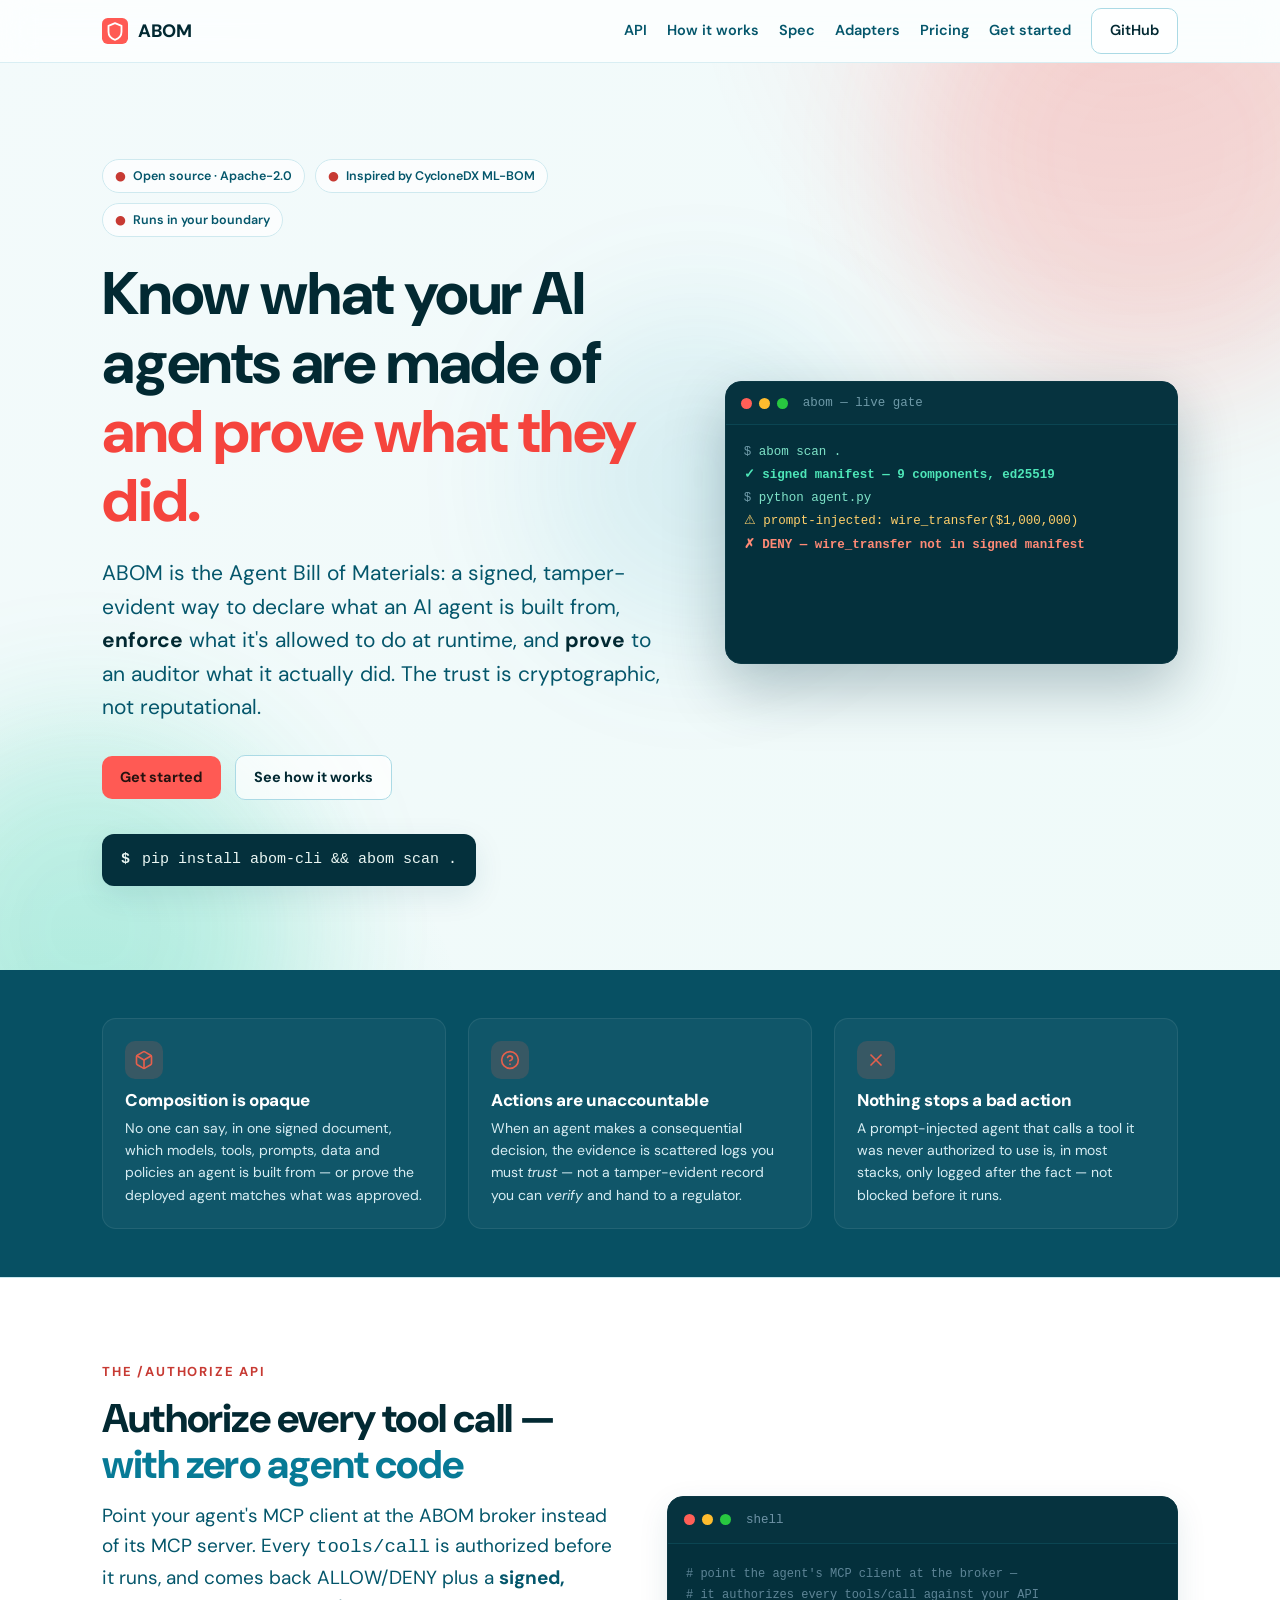
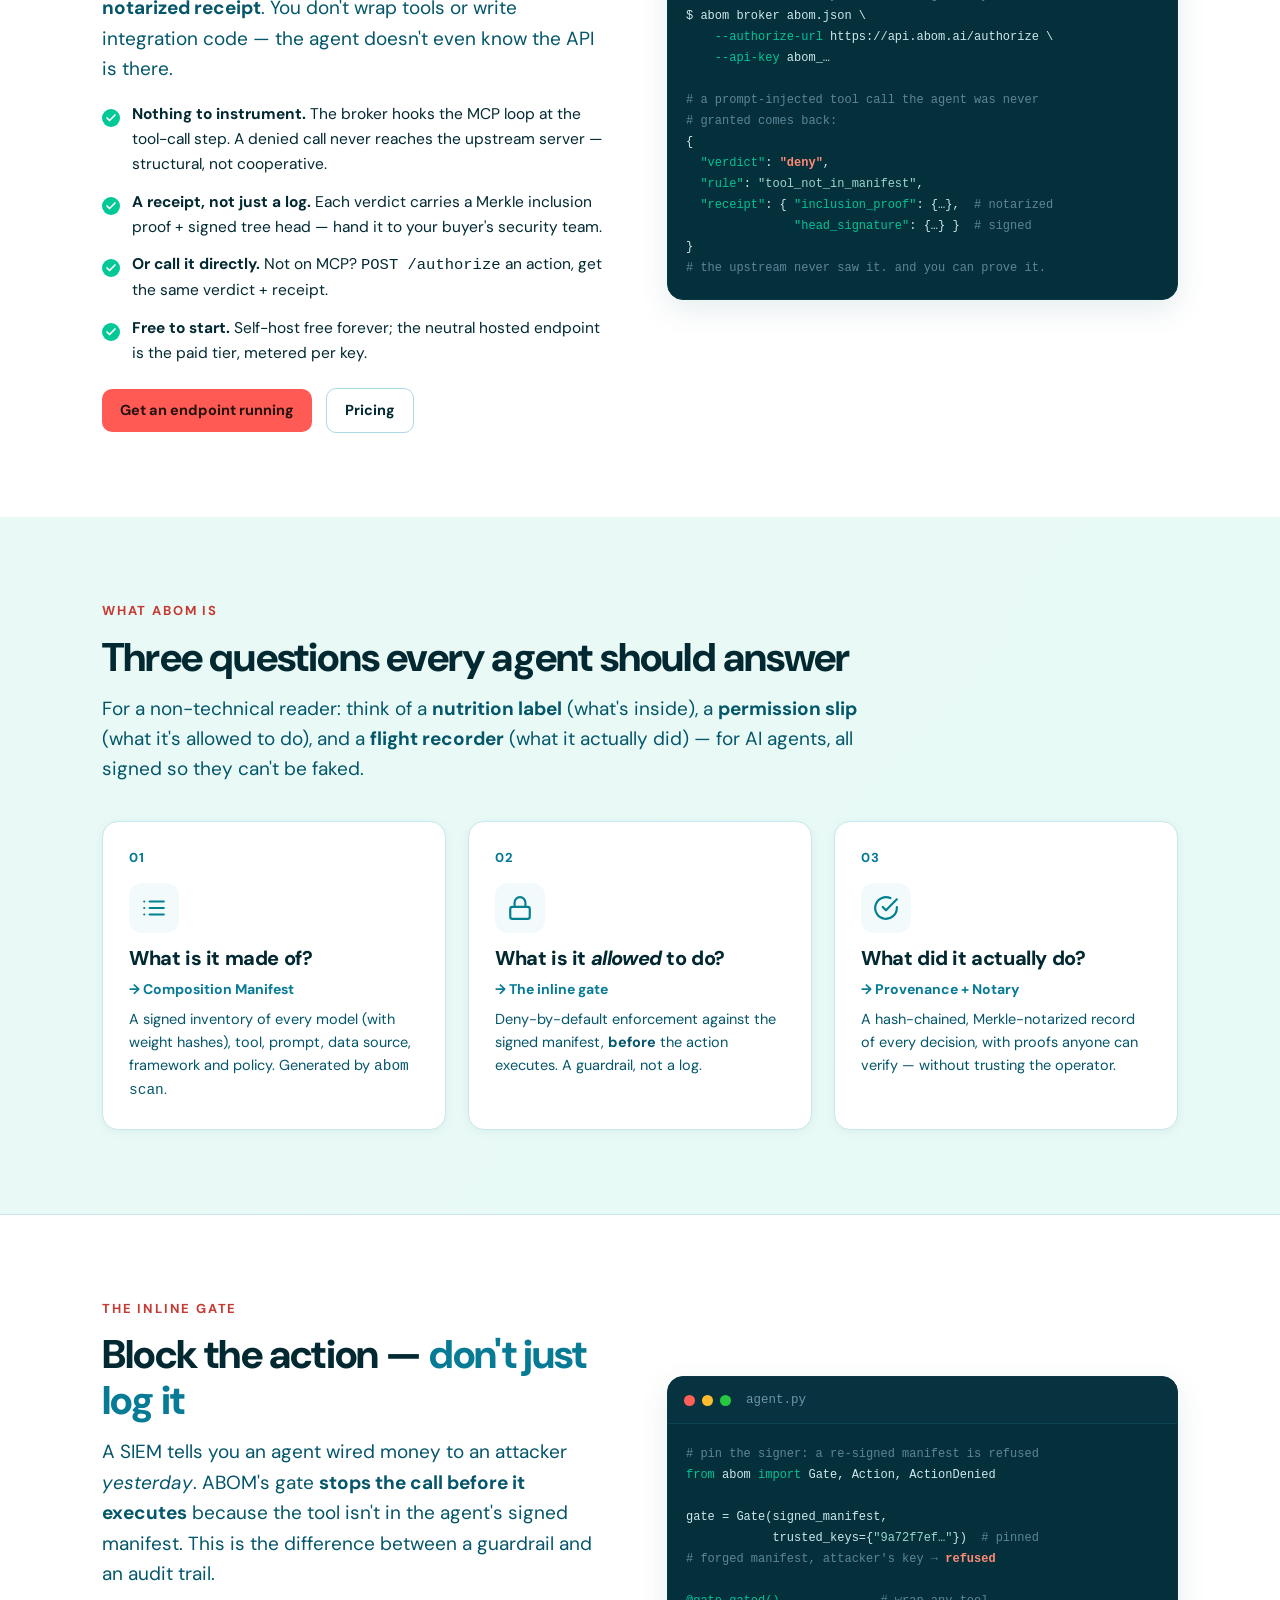
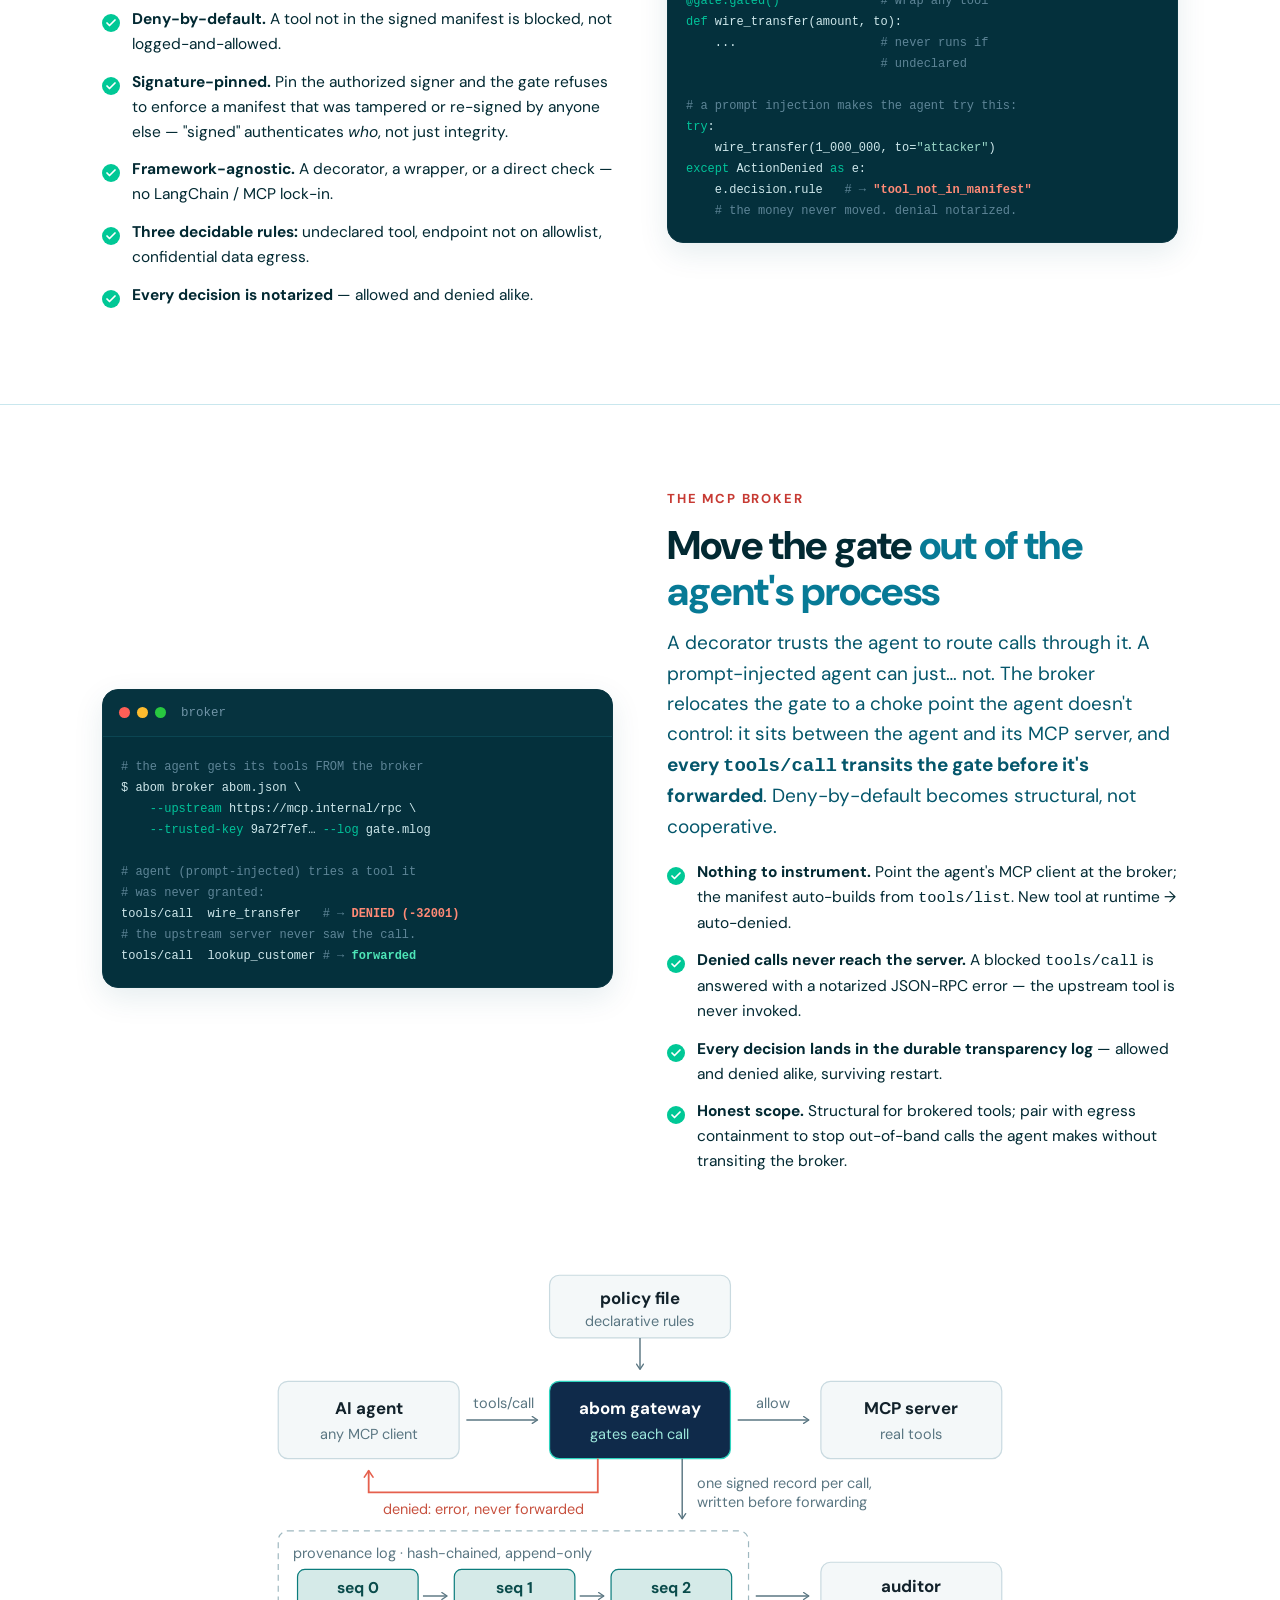
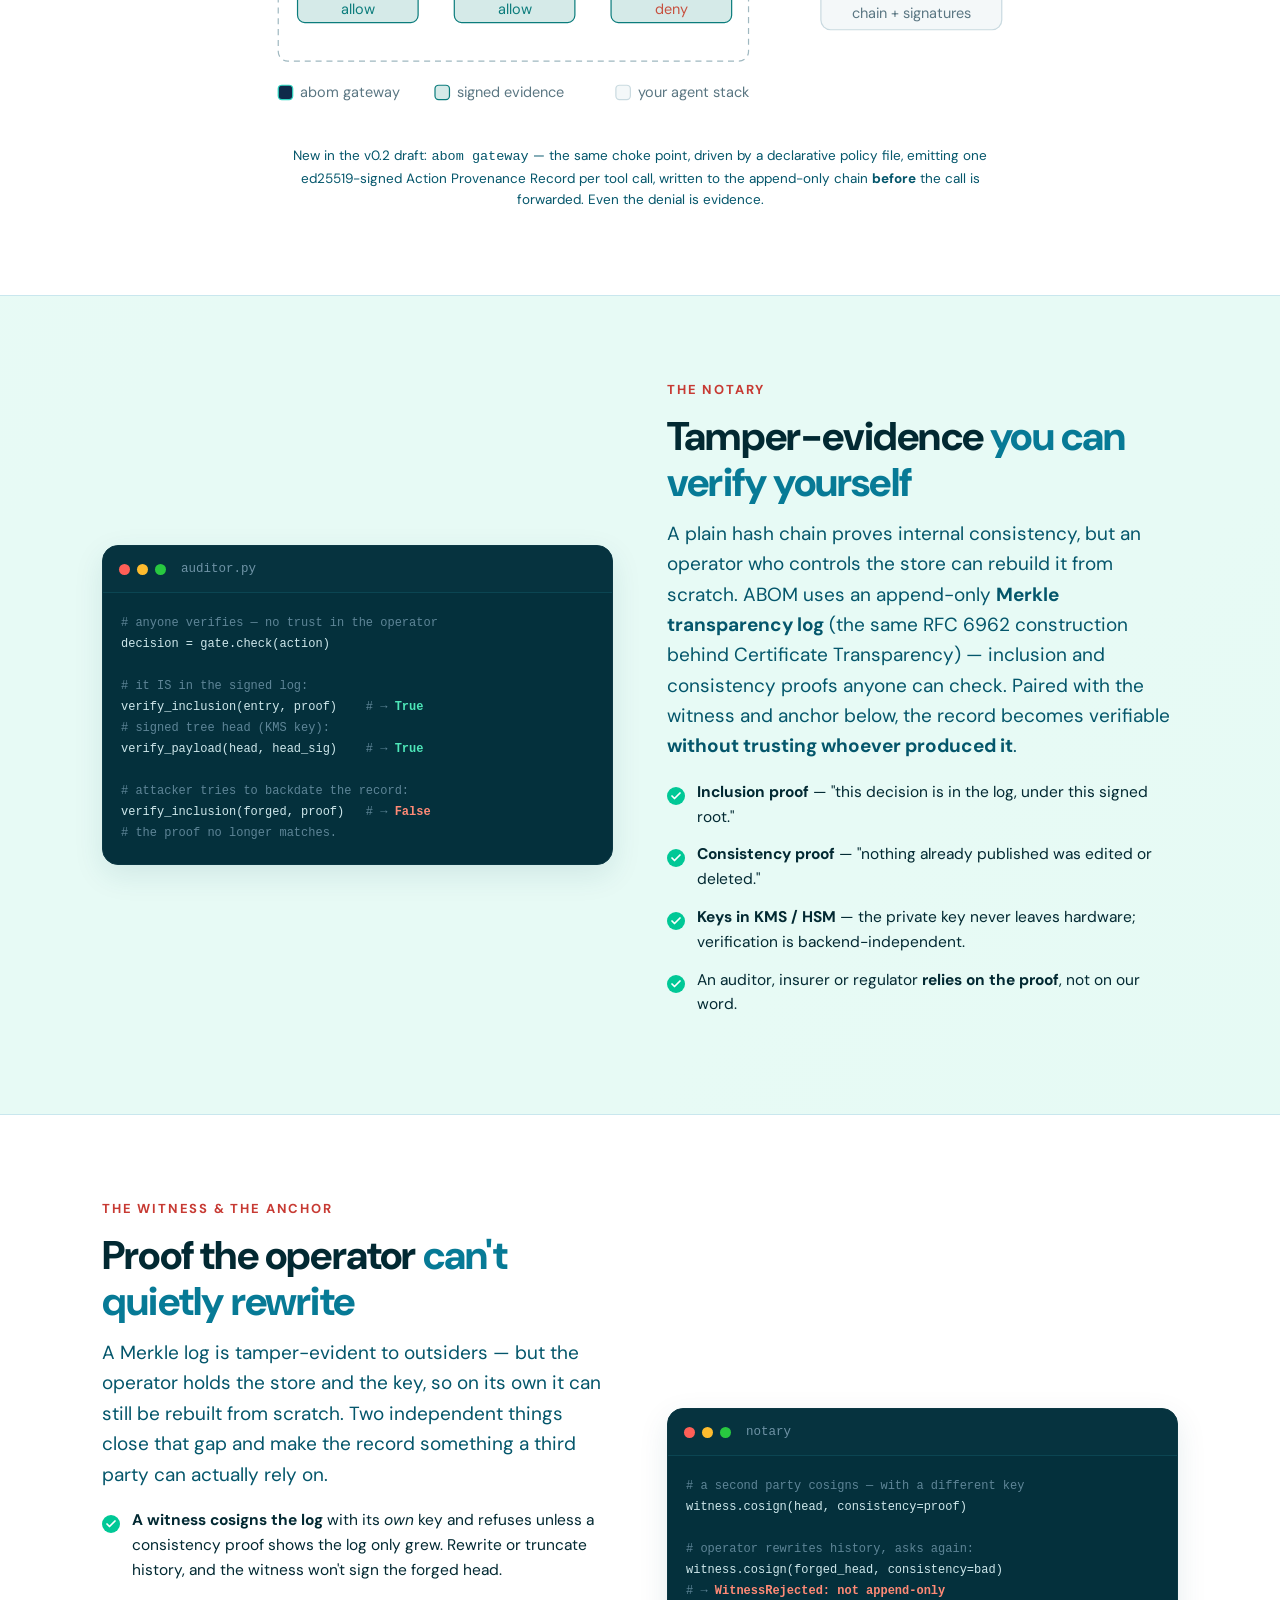
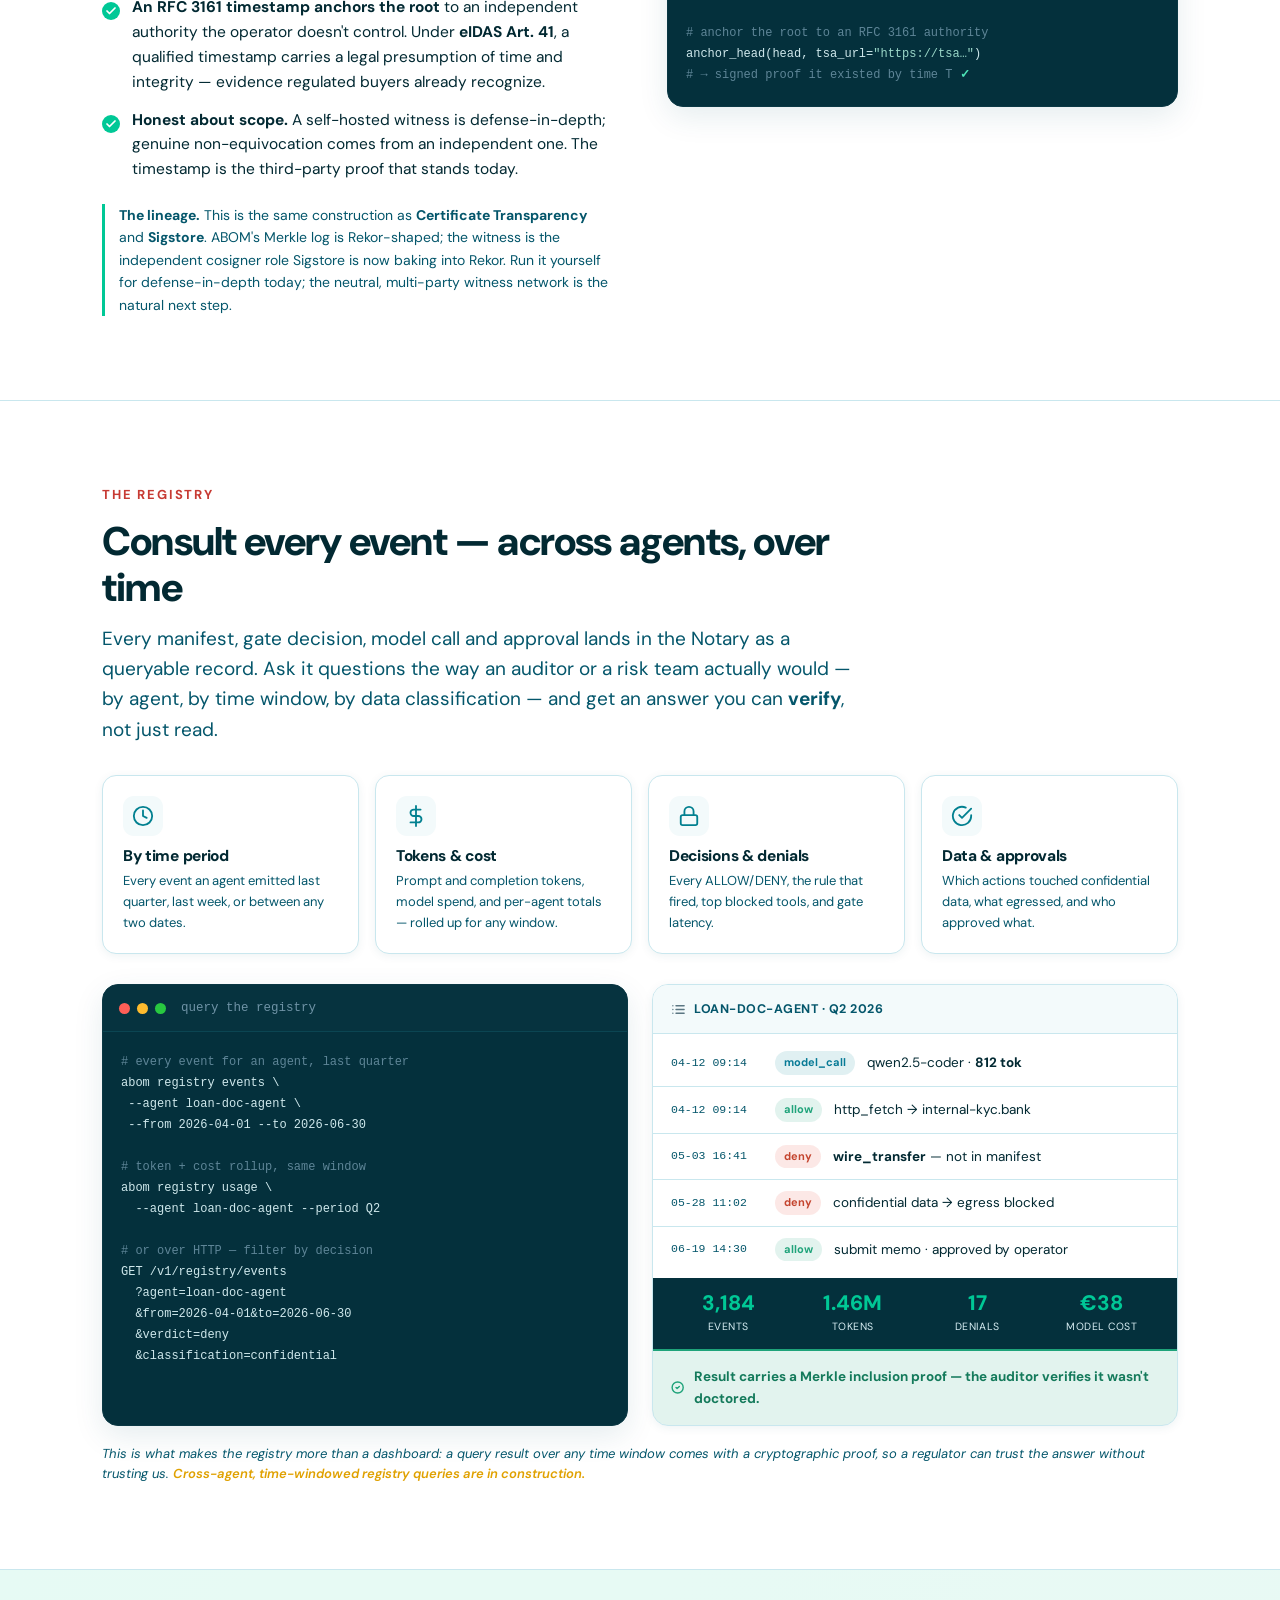
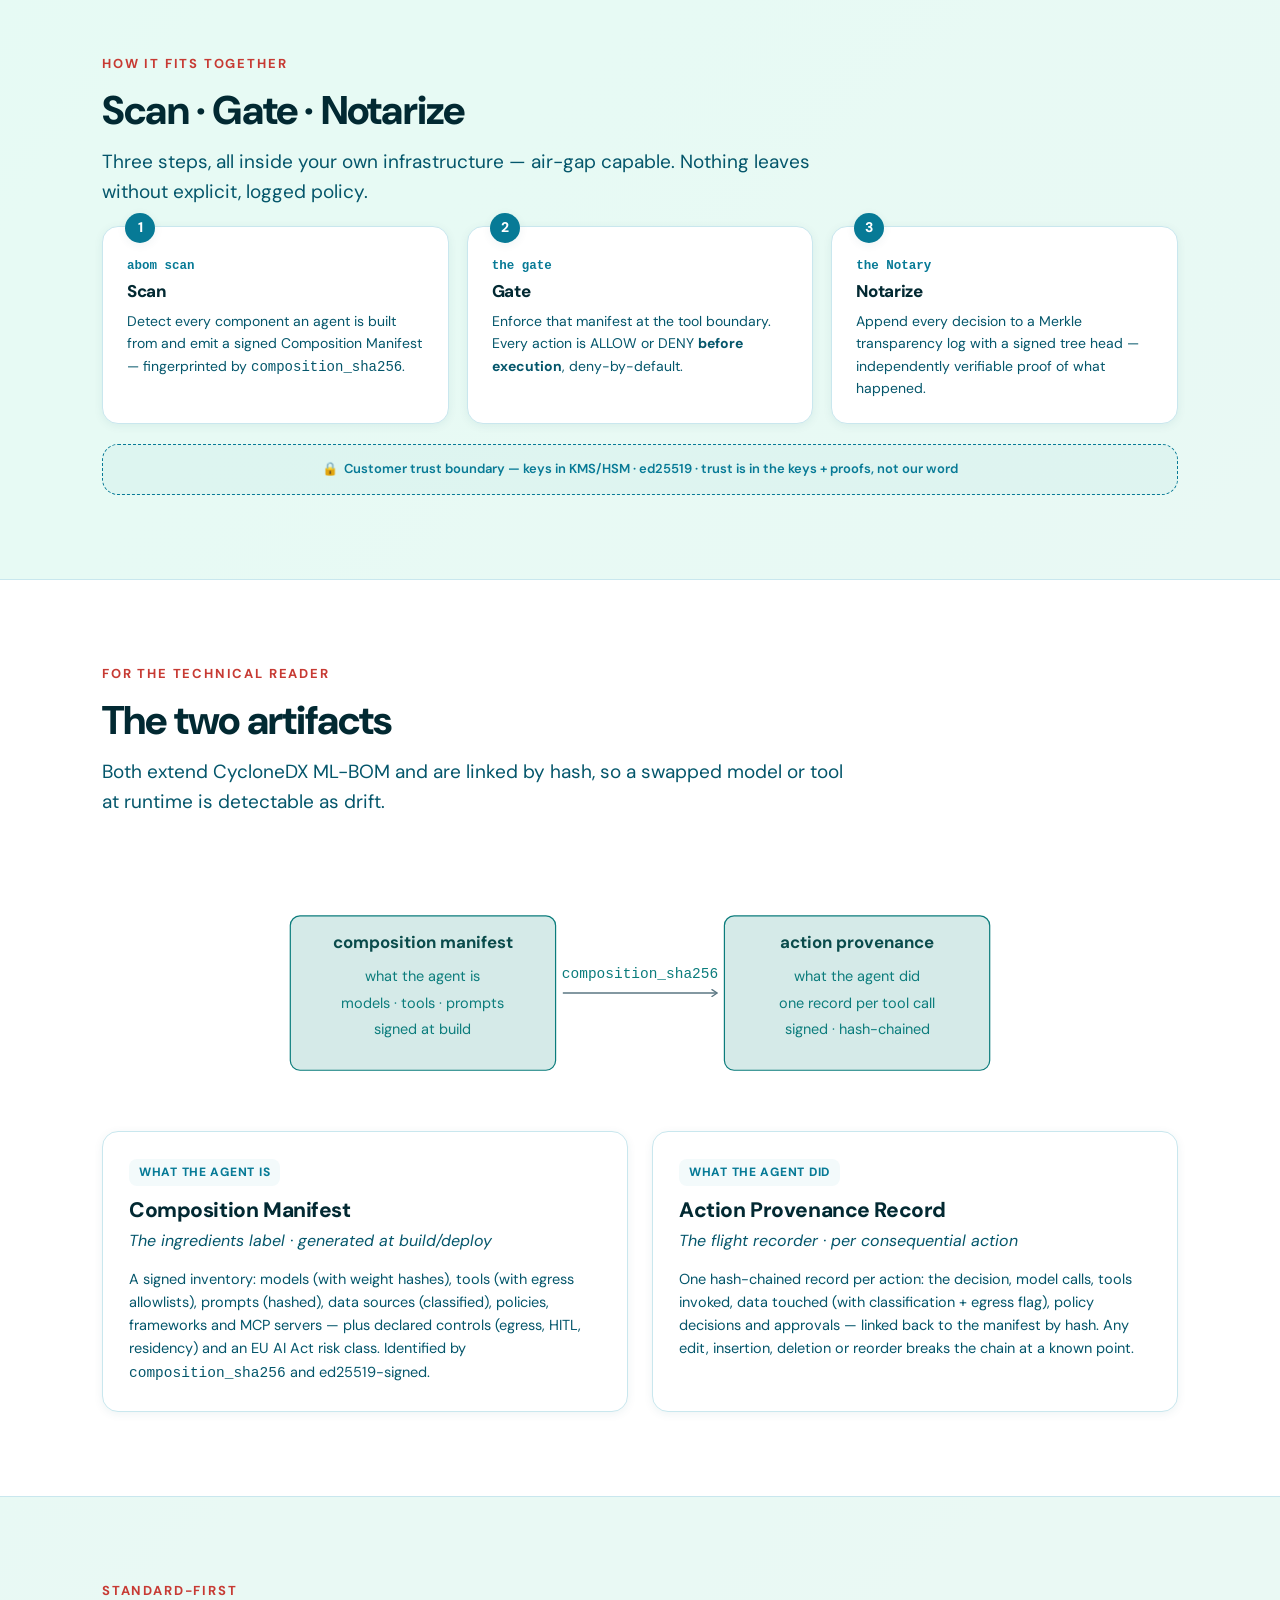
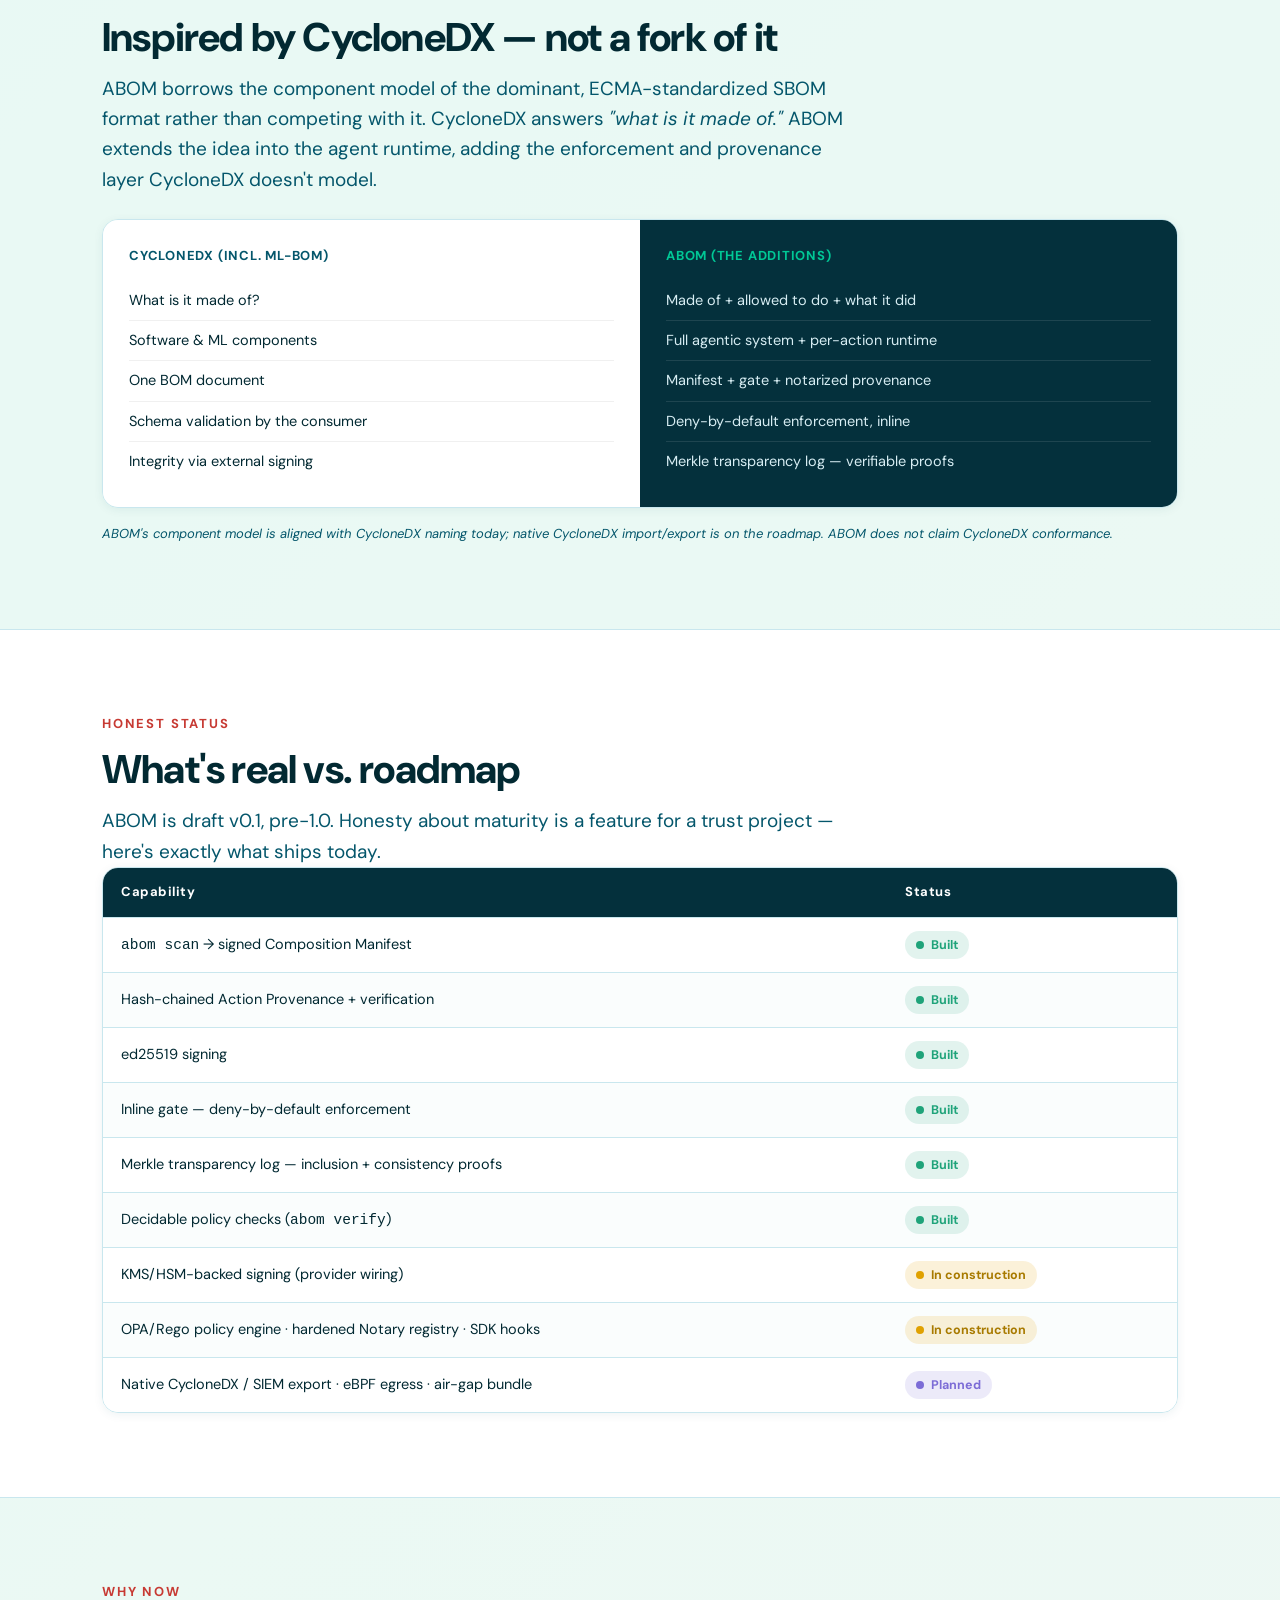
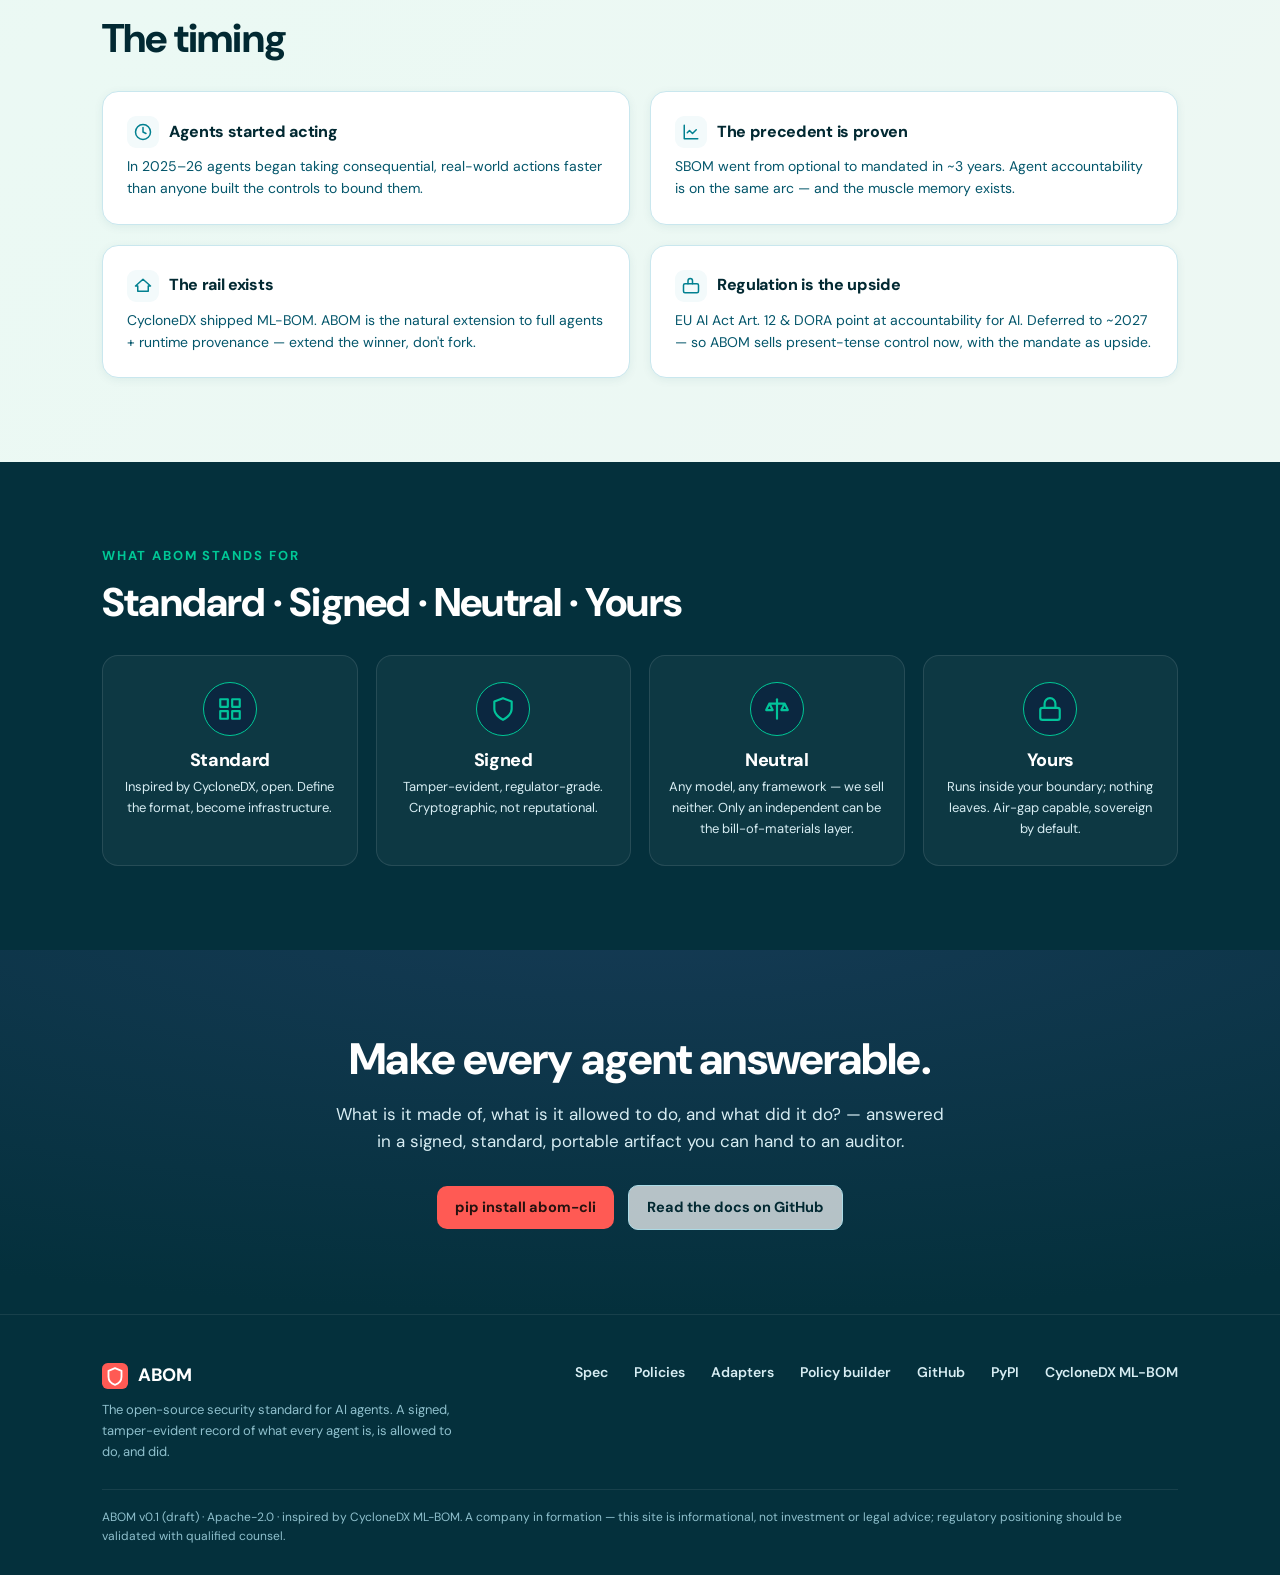
==== website/index.html @ 942f55e7 "Add inline SVG diagrams for abom gateway and composition manifest" ====
<!DOCTYPE html>
<html lang="en">
<head>
<meta charset="utf-8">
<meta name="viewport" content="width=device-width, initial-scale=1, viewport-fit=cover">
<title>ABOM — Agent Bill of Materials · Know what your AI agents are made of, and prove it</title>
<meta name="description" content="ABOM is a signed, tamper-evident way to declare what an AI agent is made of, enforce what it's allowed to do at runtime, and prove to an auditor what it actually did. Open source, inspired by CycloneDX. Apache 2.0.">
<meta name="theme-color" content="#0B1F33">
<link rel="canonical" href="https://abom.ai/overview.html">
<meta property="og:type" content="website">
<meta property="og:site_name" content="ABOM">
<meta property="og:title" content="ABOM — Agent Bill of Materials">
<meta property="og:description" content="Declare what an AI agent is made of, enforce what it's allowed to do, and prove what it did — with cryptographic, not reputational, trust. Open source.">
<meta property="og:url" content="https://abom.ai/">
<meta name="twitter:card" content="summary_large_image">
<link rel="icon" type="image/svg+xml" href="[data-uri]">
<style>
  :root{
    --navy:#0F2A4A; --navy2:#1C4A6E; --teal:#0B7C7C; --seafoam:#14B8A6; --mint:#2DD4BF;
    --ice:#D5EAE8; --paper:#F4F8F9; --card:#FFFFFF; --ink:#12222B; --slate:#5A7682;
    --line:#DCE7EA; --amber:#E0A100; --coral:#E5604D; --violet:#7C6CD6;
    --built:#1FA37A; --wip:#E0A100; --plan:#7C6CD6;
    --maxw:1120px;
    --shadow:0 6px 28px rgba(11,31,51,.10); --shadow-sm:0 2px 10px rgba(11,31,51,.07);
    --r:16px;
  }
  *{margin:0;padding:0;box-sizing:border-box}
  html{scroll-behavior:smooth}
  body{
    font-family:-apple-system,BlinkMacSystemFont,"Segoe UI",Inter,Roboto,Helvetica,Arial,sans-serif;
    color:var(--ink); background:var(--paper); line-height:1.6; -webkit-font-smoothing:antialiased;
    overflow-x:hidden;
  }
  a{color:var(--teal);text-decoration:none}
  a:hover{text-decoration:underline}
  .wrap{max-width:var(--maxw);margin:0 auto;padding:0 22px}
  section{padding:84px 0;position:relative}
  /* clear section separation: alternate shades + a hairline divider between light sections */
  .sec-tint{background:#E8F2F1}            /* soft teal-tinted */
  .sec-white{background:#FFFFFF}
  .divider{border-top:1px solid var(--line)}
  /* a touch more breathing room between stacked light sections */
  .sec-tint + .sec-white, .sec-white + .sec-tint{}
  h1,h2,h3{line-height:1.15;letter-spacing:-.02em;font-weight:800}
  h2{font-size:clamp(28px,4.2vw,40px);margin-bottom:14px}
  .lede{font-size:clamp(16px,2.2vw,19px);color:var(--slate);max-width:760px}
  .eyebrow{font-size:13px;font-weight:700;letter-spacing:.14em;text-transform:uppercase;color:var(--teal);margin-bottom:12px}
  .mono{font-family:"SF Mono",ui-monospace,SFMono-Regular,Menlo,Consolas,monospace}

  /* nav */
  nav{position:sticky;top:0;z-index:50;background:rgba(11,31,51,.92);backdrop-filter:blur(10px);border-bottom:1px solid rgba(255,255,255,.08)}
  nav .wrap{display:flex;align-items:center;justify-content:space-between;height:62px}
  .brand{display:flex;align-items:center;gap:10px;font-weight:800;color:#fff;font-size:18px;letter-spacing:-.02em}
  .brand:hover{text-decoration:none}
  .brand svg{width:26px;height:26px}
  .navlinks{display:flex;flex-wrap:nowrap;gap:20px;align-items:center;white-space:nowrap}
  .navlinks a{color:var(--ice);font-size:14.5px;font-weight:600}
  .navlinks a:hover{color:#fff;text-decoration:none}
  .btn{display:inline-block;background:var(--mint);color:var(--navy);font-weight:700;
    padding:10px 18px;border-radius:10px;font-size:14.5px;transition:transform .15s,box-shadow .15s}
  .btn:hover{transform:translateY(-1px);box-shadow:0 6px 18px rgba(2,195,154,.35);text-decoration:none}
  .btn.ghost{background:transparent;color:#fff;border:1px solid rgba(255,255,255,.28)}
  .btn.ghost:hover{background:rgba(255,255,255,.08);box-shadow:none}
  .btn.dark{background:var(--teal);color:#fff}
  .btn.dark:hover{box-shadow:0 6px 18px rgba(2,128,144,.35)}
  @media(max-width:720px){.navlinks a:not(.btn){display:none}}

  /* hero */
  .hero{background:radial-gradient(120% 90% at 80% -10%,#163b56 0%,var(--navy) 55%);color:#fff;padding:96px 0 84px;position:relative;overflow:hidden}
  .hero:after{content:"";position:absolute;inset:0;background:
    radial-gradient(40% 40% at 12% 110%,rgba(2,195,154,.16),transparent 70%);pointer-events:none}
  .hero .wrap{position:relative;z-index:2}
  .pill-row{display:flex;flex-wrap:wrap;gap:10px;margin-bottom:22px}
  .chip{display:inline-flex;align-items:center;gap:7px;background:rgba(255,255,255,.07);border:1px solid rgba(255,255,255,.16);
    color:var(--ice);font-size:12.5px;font-weight:600;padding:6px 12px;border-radius:30px}
  .chip b{color:var(--mint)}
  .hero h1{font-size:clamp(34px,6vw,60px);color:#fff;max-width:920px}
  .hero h1 .hl{color:var(--mint)}
  .hero p.sub{font-size:clamp(17px,2.5vw,21px);color:var(--ice);max-width:680px;margin:22px 0 30px}
  .cta-row{display:flex;flex-wrap:wrap;gap:14px;align-items:center}
  .install{margin-top:34px;display:inline-flex;align-items:center;gap:12px;background:#06121f;border:1px solid rgba(255,255,255,.12);
    border-radius:12px;padding:13px 18px;font-size:15px;color:#dff3ef;box-shadow:var(--shadow)}
  .install .dollar{color:var(--mint);font-weight:700}
  .install .mono{color:#eaf6f3}

  /* the problem strip */
  .problem{background:var(--navy2);color:#fff;padding:48px 0}
  .problem .grid{display:grid;grid-template-columns:repeat(3,1fr);gap:22px}
  .problem .q{background:rgba(255,255,255,.04);border:1px solid rgba(255,255,255,.08);border-radius:14px;padding:22px}
  .problem .q .ic{width:38px;height:38px;border-radius:10px;background:rgba(229,96,77,.18);display:flex;align-items:center;justify-content:center;margin-bottom:12px}
  .problem h3{font-size:17px;color:#fff;margin-bottom:6px}
  .problem p{font-size:14px;color:var(--ice)}
  @media(max-width:760px){.problem .grid{grid-template-columns:1fr}}

  /* three questions */
  .threeq{display:grid;grid-template-columns:repeat(3,1fr);gap:22px;margin-top:36px}
  .qcard{background:var(--card);border:1px solid var(--line);border-radius:var(--r);padding:26px;box-shadow:var(--shadow-sm);position:relative;transition:transform .18s,box-shadow .18s}
  .qcard:hover{transform:translateY(-3px);box-shadow:var(--shadow)}
  .qcard .num{font-size:13px;font-weight:800;color:var(--teal);letter-spacing:.1em}
  .qcard .ic{width:50px;height:50px;border-radius:13px;background:var(--paper);display:flex;align-items:center;justify-content:center;margin:14px 0}
  .qcard h3{font-size:20px;margin-bottom:8px}
  .qcard .ans{font-weight:700;color:var(--teal);font-size:14px;margin-bottom:8px}
  .qcard p{font-size:14.5px;color:var(--slate)}
  @media(max-width:820px){.threeq{grid-template-columns:1fr}}

  /* generic feature block */
  .feature{display:grid;grid-template-columns:1fr 1fr;gap:54px;align-items:center}
  .feature.alt{direction:rtl}.feature.alt>*{direction:ltr}
  .feature h2 .accent{color:var(--teal)}
  .feature ul{list-style:none;margin-top:18px}
  .feature li{position:relative;padding-left:30px;margin-bottom:13px;font-size:15.5px;color:var(--ink)}
  .feature li:before{content:"";position:absolute;left:0;top:7px;width:18px;height:18px;border-radius:50%;
    background:var(--mint) url("data:image/svg+xml,%3Csvg xmlns='http://www.w3.org/2000/svg' viewBox='0 0 24 24' fill='none' stroke='%23fff' stroke-width='3.5' stroke-linecap='round' stroke-linejoin='round'%3E%3Cpolyline points='20 6 9 17 4 12'/%3E%3C/svg%3E") center/12px no-repeat}
  .feature li b{color:var(--ink)}
  @media(max-width:860px){.feature{grid-template-columns:1fr;gap:28px}.feature.alt{direction:ltr}}

  /* code card */
  .code{background:var(--navy);border-radius:var(--r);box-shadow:var(--shadow);overflow:hidden;border:1px solid #0a2a40}
  .code .bar{display:flex;align-items:center;gap:7px;padding:13px 16px;background:#0a2a40;border-bottom:1px solid #0e3550}
  .code .bar i{width:11px;height:11px;border-radius:50%;display:block}
  .code .bar .r{background:#ff5f57}.code .bar .y{background:#febc2e}.code .bar .g{background:#28c840}
  .code .bar span{margin-left:8px;color:#6f93a6;font-size:12.5px;font-family:ui-monospace,monospace}
  .code pre{padding:20px 18px;overflow-x:auto;font-family:"SF Mono",ui-monospace,Menlo,Consolas,monospace;font-size:12px;line-height:1.75;color:#cfe8ec}
  .code pre .c{color:#5e8597}/*comment*/
  .code pre .k{color:#02C39A}/*keyword/key*/
  .code pre .s{color:#9ad7c8}/*string*/
  .code pre .deny{color:#ff8a76;font-weight:700}
  .code pre .allow{color:#4ee6b8;font-weight:700}
  .code pre .a{color:#E0A100}/*hash/accent*/

  /* how it works diagram */
  .flow{display:grid;grid-template-columns:repeat(3,1fr);gap:18px;margin-top:18px}
  .step{background:var(--card);border:1px solid var(--line);border-radius:var(--r);padding:24px;box-shadow:var(--shadow-sm);position:relative}
  .step .n{position:absolute;top:-14px;left:22px;width:30px;height:30px;border-radius:50%;background:var(--teal);color:#fff;display:flex;align-items:center;justify-content:center;font-weight:800;font-size:14px;box-shadow:var(--shadow-sm)}
  .step h3{font-size:17px;margin:6px 0 8px}
  .step .verb{font-family:ui-monospace,monospace;font-size:12.5px;color:var(--teal);font-weight:700}
  .step p{font-size:14px;color:var(--slate);margin-top:6px}
  .boundary{margin-top:20px;border:1.5px dashed var(--teal);border-radius:var(--r);padding:14px 18px;font-size:13px;color:var(--teal);font-weight:600;text-align:center;background:rgba(2,128,144,.04)}
  @media(max-width:820px){.flow{grid-template-columns:1fr}}

  /* inline svg diagrams */
  .diagram{max-width:820px;margin:40px auto 0;overflow-x:auto}
  .diagram svg{display:block;min-width:640px;width:100%}
  .diagram-cap{font-size:13.5px;color:var(--slate);text-align:center;margin:12px auto 0;max-width:720px}

  /* status table */
  .statwrap{overflow-x:auto;border-radius:var(--r);box-shadow:var(--shadow-sm);border:1px solid var(--line)}
  table.status{width:100%;border-collapse:collapse;background:var(--card);font-size:14.5px;min-width:520px}
  table.status th{background:var(--navy);color:#fff;text-align:left;padding:14px 18px;font-weight:700;font-size:13px;letter-spacing:.04em}
  table.status td{padding:13px 18px;border-top:1px solid var(--line)}
  table.status tr:nth-child(even) td{background:#fafdfd}
  .tag{display:inline-flex;align-items:center;gap:7px;font-size:12.5px;font-weight:700;padding:4px 11px;border-radius:30px;white-space:nowrap}
  .tag.b{background:rgba(31,163,122,.13);color:var(--built)}
  .tag.w{background:rgba(224,161,0,.15);color:#a87a00}
  .tag.p{background:rgba(124,108,214,.14);color:var(--violet)}
  .dot{width:8px;height:8px;border-radius:50%;display:inline-block}
  .dot.b{background:var(--built)}.dot.w{background:var(--wip)}.dot.p{background:var(--plan)}

  /* artifacts / audience tabs (CSS-only) */
  .twocol{display:grid;grid-template-columns:1fr 1fr;gap:24px;margin-top:32px}
  .artifact{background:var(--card);border:1px solid var(--line);border-radius:var(--r);padding:26px;box-shadow:var(--shadow-sm)}
  .artifact .label{display:inline-block;font-size:12px;font-weight:800;letter-spacing:.06em;text-transform:uppercase;color:var(--teal);background:var(--paper);padding:4px 10px;border-radius:8px;margin-bottom:12px}
  .artifact h3{font-size:21px;margin-bottom:6px}
  .artifact .it{font-style:italic;color:var(--slate);margin-bottom:14px}
  .artifact p{font-size:14.5px;color:var(--slate)}
  @media(max-width:820px){.twocol{grid-template-columns:1fr}}

  /* standard / cyclonedx */
  .compare{display:grid;grid-template-columns:1fr 1fr;gap:0;border-radius:var(--r);overflow:hidden;box-shadow:var(--shadow-sm);border:1px solid var(--line);margin-top:24px}
  .compare>div{padding:26px}
  .compare .cdx{background:var(--card)}
  .compare .abom{background:var(--navy);color:#fff}
  .compare h4{font-size:13px;letter-spacing:.06em;text-transform:uppercase;margin-bottom:14px}
  .compare .cdx h4{color:var(--slate)}.compare .abom h4{color:var(--mint)}
  .compare ul{list-style:none}.compare li{padding:8px 0;font-size:14.5px;border-bottom:1px solid rgba(128,128,128,.12)}
  .compare .abom li{border-color:rgba(255,255,255,.1);color:var(--ice)}
  .compare li:last-child{border:none}
  @media(max-width:680px){.compare{grid-template-columns:1fr}}

  /* why now */
  .why{display:grid;grid-template-columns:repeat(2,1fr);gap:20px;margin-top:30px}
  .why .c{background:var(--card);border:1px solid var(--line);border-radius:var(--r);padding:24px;box-shadow:var(--shadow-sm)}
  .why .c h3{font-size:16px;margin-bottom:7px;display:flex;align-items:center;gap:10px}
  .why .c h3 .ic{width:32px;height:32px;border-radius:9px;background:var(--paper);display:flex;align-items:center;justify-content:center;flex:0 0 auto}
  .why .c p{font-size:14px;color:var(--slate)}
  @media(max-width:760px){.why{grid-template-columns:1fr}}

  /* pillars */
  .pillars{display:grid;grid-template-columns:repeat(4,1fr);gap:18px;margin-top:30px}
  .pillar{text-align:center;background:rgba(255,255,255,.04);border:1px solid rgba(255,255,255,.1);border-radius:var(--r);padding:26px 18px}
  .pillar .ic{width:54px;height:54px;border-radius:50%;background:#0b2740;border:1px solid var(--mint);display:flex;align-items:center;justify-content:center;margin:0 auto 14px}
  .pillar h3{color:#fff;font-size:18px;margin-bottom:6px}
  .pillar p{font-size:13px;color:var(--ice)}
  @media(max-width:760px){.pillars{grid-template-columns:1fr 1fr}}

  /* final cta */
  .final{background:radial-gradient(120% 120% at 50% -20%,#163b56,var(--navy));color:#fff;text-align:center}
  .final h2{color:#fff;font-size:clamp(28px,5vw,44px)}
  .final p{color:var(--ice);max-width:620px;margin:16px auto 30px;font-size:17px}
  .final .cta-row{justify-content:center}

  footer{background:var(--navy);color:var(--ice);padding:46px 0 36px;border-top:1px solid rgba(255,255,255,.08)}
  footer .wrap{display:flex;flex-wrap:wrap;justify-content:space-between;gap:22px;align-items:flex-start}
  footer .brand{margin-bottom:10px}
  footer .muted{font-size:13px;color:#7796a4;max-width:360px}
  footer .links{display:flex;flex-wrap:wrap;gap:26px}
  footer .links a{color:var(--ice);font-size:14px;font-weight:600}
  .disclaimer{font-size:12px;color:#5d7c8a;margin-top:26px;border-top:1px solid rgba(255,255,255,.08);padding-top:18px}

  /* registry */
  .reg-grid{display:grid;grid-template-columns:repeat(4,1fr);gap:16px;margin-top:30px}
  .reg-q{background:var(--card);border:1px solid var(--line);border-radius:14px;padding:20px;box-shadow:var(--shadow-sm)}
  .reg-q .ic{width:40px;height:40px;border-radius:11px;background:var(--paper);display:flex;align-items:center;justify-content:center;margin-bottom:12px}
  .reg-q h3{font-size:15.5px;margin-bottom:5px}
  .reg-q p{font-size:13px;color:var(--slate)}
  @media(max-width:880px){.reg-grid{grid-template-columns:1fr 1fr}}
  @media(max-width:520px){.reg-grid{grid-template-columns:1fr}}
  .reg-demo{display:grid;grid-template-columns:1fr 1fr;gap:24px;margin-top:30px;align-items:stretch}
  @media(max-width:860px){.reg-demo{grid-template-columns:1fr}}
  .reg-result{background:var(--card);border:1px solid var(--line);border-radius:var(--r);box-shadow:var(--shadow-sm);overflow:hidden;display:flex;flex-direction:column}
  .reg-result .rh{padding:14px 18px;background:var(--paper);border-bottom:1px solid var(--line);font-size:12.5px;font-weight:700;color:var(--slate);letter-spacing:.04em;text-transform:uppercase;display:flex;align-items:center;gap:8px}
  .reg-result .rb{padding:6px 0}
  .ev{display:flex;align-items:center;gap:12px;padding:11px 18px;border-bottom:1px solid var(--line);font-size:13.5px}
  .ev:last-child{border-bottom:none}
  .ev .t{font-family:ui-monospace,monospace;font-size:11.5px;color:var(--slate);flex:0 0 92px}
  .ev .badge{font-size:11px;font-weight:700;padding:3px 9px;border-radius:20px;white-space:nowrap}
  .ev .badge.allow{background:rgba(31,163,122,.13);color:var(--built)}
  .ev .badge.deny{background:rgba(229,96,77,.14);color:#c4452f}
  .ev .badge.call{background:rgba(2,128,144,.12);color:var(--teal)}
  .ev .desc{flex:1;color:var(--ink)}
  .ev .desc b{font-weight:700}
  .reg-agg{display:flex;justify-content:space-between;gap:10px;padding:14px 18px;background:var(--navy);color:#fff}
  .reg-agg .stat{text-align:center;flex:1}
  .reg-agg .stat .v{font-size:21px;font-weight:800;color:var(--mint);line-height:1.1}
  .reg-agg .stat .l{font-size:10.5px;color:var(--ice);text-transform:uppercase;letter-spacing:.05em;margin-top:3px}
  .reg-proof{display:flex;align-items:center;gap:10px;padding:15px 18px;background:rgba(31,163,122,.13);border-top:2px solid var(--built);font-size:13.5px;color:#147a5b;font-weight:700}

  .section-head{max-width:760px}
  .center{text-align:center;margin:0 auto}
  .pad-sm{padding:64px 0}
</style>
<link rel="stylesheet" href="theme.css">
</head>
<body>

<!-- NAV -->
<nav>
  <div class="wrap">
    <a class="brand" href="#top">
      <svg viewBox="0 0 100 100" aria-hidden="true"><rect width="100" height="100" rx="22" fill="#12304A"/><path d="M50 20 L75 30 V53 C75 70 64 80 50 84 C36 80 25 70 25 53 V30 Z" fill="none" stroke="#02C39A" stroke-width="7" stroke-linejoin="round" stroke-linecap="round"/></svg>
      ABOM
    </a>
    <div class="navlinks">
      <a href="#api">API</a>
      <a href="#what">How it works</a>
      <a href="spec.html">Spec</a>
      <a href="adapters.html">Adapters</a>
      <a href="pricing.html">Pricing</a>
      <a href="get-started.html">Get started</a>
      <a class="btn ghost" href="https://github.com/josephassiga/abom-dev">GitHub</a>
    </div>
  </div>
</nav>

<!-- HERO -->
<header class="hero" id="top">
  <div class="aurora" aria-hidden="true"><i></i><i></i><i></i></div>
  <div class="wrap hero-grid">
    <div class="hero-copy">
      <div class="pill-row">
        <span class="chip"><b>●</b> Open source · Apache-2.0</span>
        <span class="chip"><b>●</b> Inspired by CycloneDX ML-BOM</span>
        <span class="chip"><b>●</b> Runs in your boundary</span>
      </div>
      <h1>Know what your AI agents are made of <span class="hl">and prove what they did.</span></h1>
      <p class="sub">ABOM is the Agent Bill of Materials: a signed, tamper-evident way to declare what an AI agent is built from, <b style="color:#fff">enforce</b> what it's allowed to do at runtime, and <b style="color:#fff">prove</b> to an auditor what it actually did. The trust is cryptographic, not reputational.</p>
      <div class="cta-row">
        <a class="btn" href="get-started.html">Get started</a>
        <a class="btn ghost" href="#what">See how it works</a>
      </div>
      <div class="install">
        <span class="dollar mono">$</span><span class="mono">pip install abom-cli &amp;&amp; abom scan .</span>
      </div>
    </div>
    <aside class="hero-demo" aria-label="An AI agent's actions passing through the ABOM gate into a signed provenance ledger, watched for EU compliance">
      <div class="term">
        <div class="tbar"><i class="r"></i><i class="y"></i><i class="g"></i><span>abom — live gate</span></div>
        <pre id="term-screen"></pre>
      </div>
    </aside>
  </div>
</header>

<!-- PROBLEM -->
<div class="problem">
  <div class="wrap">
    <div class="grid">
      <div class="q">
        <div class="ic"><svg width="20" height="20" viewBox="0 0 24 24" fill="none" stroke="#E5604D" stroke-width="2" stroke-linecap="round" stroke-linejoin="round"><path d="M21 16V8a2 2 0 0 0-1-1.73l-7-4a2 2 0 0 0-2 0l-7 4A2 2 0 0 0 3 8v8a2 2 0 0 0 1 1.73l7 4a2 2 0 0 0 2 0l7-4A2 2 0 0 0 21 16z"/><path d="m3.3 7 8.7 5 8.7-5"/><path d="M12 22V12"/></svg></div>
        <h3>Composition is opaque</h3>
        <p>No one can say, in one signed document, which models, tools, prompts, data and policies an agent is built from — or prove the deployed agent matches what was approved.</p>
      </div>
      <div class="q">
        <div class="ic"><svg width="20" height="20" viewBox="0 0 24 24" fill="none" stroke="#E5604D" stroke-width="2" stroke-linecap="round" stroke-linejoin="round"><circle cx="12" cy="12" r="10"/><path d="M9.09 9a3 3 0 0 1 5.83 1c0 2-3 3-3 3"/><path d="M12 17h.01"/></svg></div>
        <h3>Actions are unaccountable</h3>
        <p>When an agent makes a consequential decision, the evidence is scattered logs you must <i>trust</i> — not a tamper-evident record you can <i>verify</i> and hand to a regulator.</p>
      </div>
      <div class="q">
        <div class="ic"><svg width="20" height="20" viewBox="0 0 24 24" fill="none" stroke="#E5604D" stroke-width="2" stroke-linecap="round" stroke-linejoin="round"><path d="M18 6 6 18"/><path d="m6 6 12 12"/></svg></div>
        <h3>Nothing stops a bad action</h3>
        <p>A prompt-injected agent that calls a tool it was never authorized to use is, in most stacks, only logged after the fact — not blocked before it runs.</p>
      </div>
    </div>
  </div>
</div>

<!-- THE AUTHORIZE API -->
<section id="api" class="sec-white divider">
  <div class="wrap">
    <div class="feature">
      <div>
        <div class="eyebrow">The /authorize API</div>
        <h2>Authorize every tool call — <span class="accent">with zero agent code</span></h2>
        <p class="lede">Point your agent's MCP client at the ABOM broker instead of its MCP server. Every <span class="mono">tools/call</span> is authorized before it runs, and comes back ALLOW/DENY plus a <b>signed, notarized receipt</b>. You don't wrap tools or write integration code — the agent doesn't even know the API is there.</p>
        <ul>
          <li><b>Nothing to instrument.</b> The broker hooks the MCP loop at the tool-call step. A denied call never reaches the upstream server — structural, not cooperative.</li>
          <li><b>A receipt, not just a log.</b> Each verdict carries a Merkle inclusion proof + signed tree head — hand it to your buyer's security team.</li>
          <li><b>Or call it directly.</b> Not on MCP? <span class="mono">POST /authorize</span> an action, get the same verdict + receipt.</li>
          <li><b>Free to start.</b> Self-host free forever; the neutral hosted endpoint is the paid tier, metered per key.</li>
        </ul>
        <div class="cta-row" style="margin-top:22px">
          <a class="btn" href="get-started.html">Get an endpoint running</a>
          <a class="btn ghost" href="pricing.html">Pricing</a>
        </div>
      </div>
      <div class="code">
        <div class="bar"><i class="r"></i><i class="y"></i><i class="g"></i><span>shell</span></div>
<pre><span class="c"># point the agent's MCP client at the broker —</span>
<span class="c"># it authorizes every tools/call against your API</span>
$ abom broker abom.json \
    <span class="k">--authorize-url</span> https://api.abom.ai/authorize \
    <span class="k">--api-key</span> abom_…

<span class="c"># a prompt-injected tool call the agent was never</span>
<span class="c"># granted comes back:</span>
{
  <span class="k">"verdict"</span>: <span class="deny">"deny"</span>,
  <span class="k">"rule"</span>: <span class="s">"tool_not_in_manifest"</span>,
  <span class="k">"receipt"</span>: { <span class="k">"inclusion_proof"</span>: {…},  <span class="c"># notarized</span>
               <span class="k">"head_signature"</span>: {…} }  <span class="c"># signed</span>
}
<span class="c"># the upstream never saw it. and you can prove it.</span></pre>
      </div>
    </div>
  </div>
</section>

<!-- WHAT IT IS / THREE QUESTIONS -->
<section id="what" class="sec-tint">
  <div class="wrap">
    <div class="section-head">
      <div class="eyebrow">What ABOM is</div>
      <h2>Three questions every agent should answer</h2>
      <p class="lede">For a non-technical reader: think of a <b>nutrition label</b> (what's inside), a <b>permission slip</b> (what it's allowed to do), and a <b>flight recorder</b> (what it actually did) — for AI agents, all signed so they can't be faked.</p>
    </div>
    <div class="threeq">
      <div class="qcard">
        <div class="num">01</div>
        <div class="ic"><svg width="26" height="26" viewBox="0 0 24 24" fill="none" stroke="#028090" stroke-width="2" stroke-linecap="round" stroke-linejoin="round"><line x1="8" y1="6" x2="21" y2="6"/><line x1="8" y1="12" x2="21" y2="12"/><line x1="8" y1="18" x2="21" y2="18"/><line x1="3" y1="6" x2="3.01" y2="6"/><line x1="3" y1="12" x2="3.01" y2="12"/><line x1="3" y1="18" x2="3.01" y2="18"/></svg></div>
        <h3>What is it made of?</h3>
        <div class="ans">→ Composition Manifest</div>
        <p>A signed inventory of every model (with weight hashes), tool, prompt, data source, framework and policy. Generated by <span class="mono">abom scan</span>.</p>
      </div>
      <div class="qcard">
        <div class="num">02</div>
        <div class="ic"><svg width="26" height="26" viewBox="0 0 24 24" fill="none" stroke="#028090" stroke-width="2" stroke-linecap="round" stroke-linejoin="round"><rect x="3" y="11" width="18" height="11" rx="2"/><path d="M7 11V7a5 5 0 0 1 10 0v4"/></svg></div>
        <h3>What is it <i>allowed</i> to do?</h3>
        <div class="ans">→ The inline gate</div>
        <p>Deny-by-default enforcement against the signed manifest, <b>before</b> the action executes. A guardrail, not a log.</p>
      </div>
      <div class="qcard">
        <div class="num">03</div>
        <div class="ic"><svg width="26" height="26" viewBox="0 0 24 24" fill="none" stroke="#028090" stroke-width="2" stroke-linecap="round" stroke-linejoin="round"><path d="M22 11.08V12a10 10 0 1 1-5.93-9.14"/><polyline points="22 4 12 14.01 9 11.01"/></svg></div>
        <h3>What did it actually do?</h3>
        <div class="ans">→ Provenance + Notary</div>
        <p>A hash-chained, Merkle-notarized record of every decision, with proofs anyone can verify — without trusting the operator.</p>
      </div>
    </div>
  </div>
</section>

<!-- THE GATE -->
<section id="gate" class="sec-white divider">
  <div class="wrap">
    <div class="feature">
      <div>
        <div class="eyebrow">The inline gate</div>
        <h2>Block the action — <span class="accent">don't just log it</span></h2>
        <p class="lede">A SIEM tells you an agent wired money to an attacker <i>yesterday</i>. ABOM's gate <b>stops the call before it executes</b> because the tool isn't in the agent's signed manifest. This is the difference between a guardrail and an audit trail.</p>
        <ul>
          <li><b>Deny-by-default.</b> A tool not in the signed manifest is blocked, not logged-and-allowed.</li>
          <li><b>Signature-pinned.</b> Pin the authorized signer and the gate refuses to enforce a manifest that was tampered or re-signed by anyone else — "signed" authenticates <i>who</i>, not just integrity.</li>
          <li><b>Framework-agnostic.</b> A decorator, a wrapper, or a direct check — no LangChain / MCP lock-in.</li>
          <li><b>Three decidable rules:</b> undeclared tool, endpoint not on allowlist, confidential data egress.</li>
          <li><b>Every decision is notarized</b> — allowed and denied alike.</li>
        </ul>
      </div>
      <div class="code">
        <div class="bar"><i class="r"></i><i class="y"></i><i class="g"></i><span>agent.py</span></div>
<pre><span class="c"># pin the signer: a re-signed manifest is refused</span>
<span class="k">from</span> abom <span class="k">import</span> Gate, Action, ActionDenied

gate = Gate(signed_manifest,
            trusted_keys={<span class="s">"9a72f7ef…"</span>})  <span class="c"># pinned</span>
<span class="c"># forged manifest, attacker's key → </span><span class="deny">refused</span>

<span class="k">@gate.gated()</span>              <span class="c"># wrap any tool</span>
<span class="k">def</span> wire_transfer(amount, to):
    ...                    <span class="c"># never runs if</span>
                           <span class="c"># undeclared</span>

<span class="c"># a prompt injection makes the agent try this:</span>
<span class="k">try</span>:
    wire_transfer(1_000_000, to=<span class="s">"attacker"</span>)
<span class="k">except</span> ActionDenied <span class="k">as</span> e:
    e.decision.rule   <span class="c"># → </span><span class="deny">"tool_not_in_manifest"</span>
    <span class="c"># the money never moved. denial notarized.</span></pre>
      </div>
    </div>
  </div>
</section>

<!-- THE MCP BROKER -->
<section id="broker" class="sec-white divider">
  <div class="wrap">
    <div class="feature alt">
      <div>
        <div class="eyebrow">The MCP broker</div>
        <h2>Move the gate <span class="accent">out of the agent's process</span></h2>
        <p class="lede">A decorator trusts the agent to route calls through it. A prompt-injected agent can just… not. The broker relocates the gate to a choke point the agent doesn't control: it sits between the agent and its MCP server, and <b>every <span class="mono">tools/call</span> transits the gate before it's forwarded</b>. Deny-by-default becomes structural, not cooperative.</p>
        <ul>
          <li><b>Nothing to instrument.</b> Point the agent's MCP client at the broker; the manifest auto-builds from <span class="mono">tools/list</span>. New tool at runtime → auto-denied.</li>
          <li><b>Denied calls never reach the server.</b> A blocked <span class="mono">tools/call</span> is answered with a notarized JSON-RPC error — the upstream tool is never invoked.</li>
          <li><b>Every decision lands in the durable transparency log</b> — allowed and denied alike, surviving restart.</li>
          <li><b>Honest scope.</b> Structural for brokered tools; pair with egress containment to stop out-of-band calls the agent makes without transiting the broker.</li>
        </ul>
      </div>
      <div class="code">
        <div class="bar"><i class="r"></i><i class="y"></i><i class="g"></i><span>broker</span></div>
<pre><span class="c"># the agent gets its tools FROM the broker</span>
$ abom broker abom.json \
    <span class="k">--upstream</span> https://mcp.internal/rpc \
    <span class="k">--trusted-key</span> 9a72f7ef… <span class="k">--log</span> gate.mlog

<span class="c"># agent (prompt-injected) tries a tool it</span>
<span class="c"># was never granted:</span>
tools/call  wire_transfer   <span class="c"># → </span><span class="deny">DENIED (-32001)</span>
<span class="c"># the upstream server never saw the call.</span>
tools/call  lookup_customer <span class="c"># → </span><span class="allow">forwarded</span></pre>
      </div>
    </div>
    <div class="diagram">
      <svg viewBox="0 0 680 420" role="img" aria-labelledby="gwflow-t" xmlns="http://www.w3.org/2000/svg">
        <title id="gwflow-t">The abom gateway: every tool call is policy-checked and recorded as signed evidence before it is forwarded</title>
        <defs>
          <marker id="arr-s" viewBox="0 0 10 10" refX="8" refY="5" markerWidth="6" markerHeight="6" orient="auto-start-reverse"><path d="M2 1L8 5L2 9" fill="none" stroke="#5A7682" stroke-width="1.5" stroke-linecap="round" stroke-linejoin="round"/></marker>
          <marker id="arr-c" viewBox="0 0 10 10" refX="8" refY="5" markerWidth="6" markerHeight="6" orient="auto-start-reverse"><path d="M2 1L8 5L2 9" fill="none" stroke="#E5604D" stroke-width="1.5" stroke-linecap="round" stroke-linejoin="round"/></marker>
        </defs>
        <rect x="265" y="40" width="150" height="52" rx="8" fill="#F4F8F9" stroke="#C9DAE0"/>
        <text x="340" y="59" text-anchor="middle" dominant-baseline="central" font-size="14" font-weight="700" fill="#12222B">policy file</text>
        <text x="340" y="78" text-anchor="middle" dominant-baseline="central" font-size="12" fill="#5A7682">declarative rules</text>
        <line x1="340" y1="92" x2="340" y2="118" stroke="#5A7682" stroke-width="1.2" marker-end="url(#arr-s)"/>
        <rect x="40" y="128" width="150" height="64" rx="8" fill="#F4F8F9" stroke="#C9DAE0"/>
        <text x="115" y="150" text-anchor="middle" dominant-baseline="central" font-size="14" font-weight="700" fill="#12222B">AI agent</text>
        <text x="115" y="172" text-anchor="middle" dominant-baseline="central" font-size="12" fill="#5A7682">any MCP client</text>
        <rect x="265" y="128" width="150" height="64" rx="8" fill="#0F2A4A" stroke="#2DD4BF"/>
        <text x="340" y="150" text-anchor="middle" dominant-baseline="central" font-size="14" font-weight="700" fill="#FFFFFF">abom gateway</text>
        <text x="340" y="172" text-anchor="middle" dominant-baseline="central" font-size="12" fill="#9DE8DC">gates each call</text>
        <rect x="490" y="128" width="150" height="64" rx="8" fill="#F4F8F9" stroke="#C9DAE0"/>
        <text x="565" y="150" text-anchor="middle" dominant-baseline="central" font-size="14" font-weight="700" fill="#12222B">MCP server</text>
        <text x="565" y="172" text-anchor="middle" dominant-baseline="central" font-size="12" fill="#5A7682">real tools</text>
        <text x="227" y="146" text-anchor="middle" dominant-baseline="central" font-size="12" fill="#5A7682">tools/call</text>
        <line x1="196" y1="160" x2="255" y2="160" stroke="#5A7682" stroke-width="1.2" marker-end="url(#arr-s)"/>
        <text x="450" y="146" text-anchor="middle" dominant-baseline="central" font-size="12" fill="#5A7682">allow</text>
        <line x1="421" y1="160" x2="480" y2="160" stroke="#5A7682" stroke-width="1.2" marker-end="url(#arr-s)"/>
        <path d="M305 192 V220 H115 V202" fill="none" stroke="#E5604D" stroke-width="1.5" marker-end="url(#arr-c)"/>
        <text x="210" y="234" text-anchor="middle" dominant-baseline="central" font-size="12" fill="#C7503E">denied: error, never forwarded</text>
        <line x1="375" y1="192" x2="375" y2="242" stroke="#5A7682" stroke-width="1.2" marker-end="url(#arr-s)"/>
        <text x="387" y="212" text-anchor="start" dominant-baseline="central" font-size="12" fill="#5A7682">one signed record per call,</text>
        <text x="387" y="228" text-anchor="start" dominant-baseline="central" font-size="12" fill="#5A7682">written before forwarding</text>
        <rect x="40" y="252" width="390" height="108" rx="8" fill="none" stroke="#9FB8C0" stroke-dasharray="5 4"/>
        <text x="52" y="270" text-anchor="start" dominant-baseline="central" font-size="12" fill="#5A7682">provenance log · hash-chained, append-only</text>
        <rect x="56" y="284" width="100" height="44" rx="6" fill="#D5EAE8" stroke="#0B7C7C"/>
        <text x="106" y="299" text-anchor="middle" dominant-baseline="central" font-size="13" font-weight="700" fill="#0A4B4B">seq 0</text>
        <text x="106" y="317" text-anchor="middle" dominant-baseline="central" font-size="12" fill="#0B7C7C">allow</text>
        <line x1="160" y1="306" x2="180" y2="306" stroke="#5A7682" stroke-width="1.2" marker-end="url(#arr-s)"/>
        <rect x="186" y="284" width="100" height="44" rx="6" fill="#D5EAE8" stroke="#0B7C7C"/>
        <text x="236" y="299" text-anchor="middle" dominant-baseline="central" font-size="13" font-weight="700" fill="#0A4B4B">seq 1</text>
        <text x="236" y="317" text-anchor="middle" dominant-baseline="central" font-size="12" fill="#0B7C7C">allow</text>
        <line x1="290" y1="306" x2="310" y2="306" stroke="#5A7682" stroke-width="1.2" marker-end="url(#arr-s)"/>
        <rect x="316" y="284" width="100" height="44" rx="6" fill="#D5EAE8" stroke="#0B7C7C"/>
        <text x="366" y="299" text-anchor="middle" dominant-baseline="central" font-size="13" font-weight="700" fill="#0A4B4B">seq 2</text>
        <text x="366" y="317" text-anchor="middle" dominant-baseline="central" font-size="12" fill="#C7503E">deny</text>
        <line x1="436" y1="306" x2="480" y2="306" stroke="#5A7682" stroke-width="1.2" marker-end="url(#arr-s)"/>
        <rect x="490" y="278" width="150" height="56" rx="8" fill="#F4F8F9" stroke="#C9DAE0"/>
        <text x="565" y="298" text-anchor="middle" dominant-baseline="central" font-size="14" font-weight="700" fill="#12222B">auditor</text>
        <text x="565" y="320" text-anchor="middle" dominant-baseline="central" font-size="12" fill="#5A7682">chain + signatures</text>
        <rect x="40" y="380" width="12" height="12" rx="3" fill="#0F2A4A" stroke="#2DD4BF"/>
        <text x="58" y="386" text-anchor="start" dominant-baseline="central" font-size="12" fill="#5A7682">abom gateway</text>
        <rect x="170" y="380" width="12" height="12" rx="3" fill="#D5EAE8" stroke="#0B7C7C"/>
        <text x="188" y="386" text-anchor="start" dominant-baseline="central" font-size="12" fill="#5A7682">signed evidence</text>
        <rect x="320" y="380" width="12" height="12" rx="3" fill="#F4F8F9" stroke="#C9DAE0"/>
        <text x="338" y="386" text-anchor="start" dominant-baseline="central" font-size="12" fill="#5A7682">your agent stack</text>
      </svg>
      <p class="diagram-cap">New in the v0.2 draft: <span class="mono">abom gateway</span> — the same choke point, driven by a declarative policy file, emitting one ed25519-signed Action Provenance Record per tool call, written to the append-only chain <b>before</b> the call is forwarded. Even the denial is evidence.</p>
    </div>
  </div>
</section>

<!-- THE NOTARY -->
<section id="notary" class="sec-tint divider">
  <div class="wrap">
    <div class="feature alt">
      <div>
        <div class="eyebrow">The Notary</div>
        <h2>Tamper-evidence <span class="accent">you can verify yourself</span></h2>
        <p class="lede">A plain hash chain proves internal consistency, but an operator who controls the store can rebuild it from scratch. ABOM uses an append-only <b>Merkle transparency log</b> (the same RFC 6962 construction behind Certificate Transparency) — inclusion and consistency proofs anyone can check. Paired with the witness and anchor below, the record becomes verifiable <b>without trusting whoever produced it</b>.</p>
        <ul>
          <li><b>Inclusion proof</b> — "this decision is in the log, under this signed root."</li>
          <li><b>Consistency proof</b> — "nothing already published was edited or deleted."</li>
          <li><b>Keys in KMS / HSM</b> — the private key never leaves hardware; verification is backend-independent.</li>
          <li>An auditor, insurer or regulator <b>relies on the proof</b>, not on our word.</li>
        </ul>
      </div>
      <div class="code">
        <div class="bar"><i class="r"></i><i class="y"></i><i class="g"></i><span>auditor.py</span></div>
<pre><span class="c"># anyone verifies — no trust in the operator</span>
decision = gate.check(action)

<span class="c"># it IS in the signed log:</span>
verify_inclusion(entry, proof)    <span class="c"># → </span><span class="allow">True</span>
<span class="c"># signed tree head (KMS key):</span>
verify_payload(head, head_sig)    <span class="c"># → </span><span class="allow">True</span>

<span class="c"># attacker tries to backdate the record:</span>
verify_inclusion(forged, proof)   <span class="c"># → </span><span class="deny">False</span>
<span class="c"># the proof no longer matches.</span></pre>
      </div>
    </div>
  </div>
</section>

<!-- THE WITNESS + ANCHOR -->
<section id="witness" class="sec-white divider">
  <div class="wrap">
    <div class="feature">
      <div>
        <div class="eyebrow">The witness &amp; the anchor</div>
        <h2>Proof the operator <span class="accent">can't quietly rewrite</span></h2>
        <p class="lede">A Merkle log is tamper-evident to outsiders — but the operator holds the store and the key, so on its own it can still be rebuilt from scratch. Two independent things close that gap and make the record something a third party can actually rely on.</p>
        <ul>
          <li><b>A witness cosigns the log</b> with its <i>own</i> key and refuses unless a consistency proof shows the log only grew. Rewrite or truncate history, and the witness won't sign the forged head.</li>
          <li><b>An RFC 3161 timestamp anchors the root</b> to an independent authority the operator doesn't control. Under <b>eIDAS Art. 41</b>, a qualified timestamp carries a legal presumption of time and integrity — evidence regulated buyers already recognize.</li>
          <li><b>Honest about scope.</b> A self-hosted witness is defense-in-depth; genuine non-equivocation comes from an independent one. The timestamp is the third-party proof that stands today.</li>
        </ul>
        <p style="font-size:14px;color:var(--slate);border-left:3px solid var(--mint);padding-left:14px;margin-top:22px">
          <b>The lineage.</b> This is the same construction as <b>Certificate Transparency</b> and <b>Sigstore</b>. ABOM's Merkle log is Rekor-shaped; the witness is the independent cosigner role Sigstore is now baking into Rekor. Run it yourself for defense-in-depth today; the neutral, multi-party witness network is the natural next step.
        </p>
      </div>
      <div class="code">
        <div class="bar"><i class="r"></i><i class="y"></i><i class="g"></i><span>notary</span></div>
<pre><span class="c"># a second party cosigns — with a different key</span>
witness.cosign(head, consistency=proof)

<span class="c"># operator rewrites history, asks again:</span>
witness.cosign(forged_head, consistency=bad)
<span class="c"># → </span><span class="deny">WitnessRejected: not append-only</span>

<span class="c"># anchor the root to an RFC 3161 authority</span>
anchor_head(head, tsa_url=<span class="s">"https://tsa…"</span>)
<span class="c"># → signed proof it existed by time T</span> <span class="allow">✓</span></pre>
      </div>
    </div>
  </div>
</section>

<!-- THE REGISTRY -->
<section id="registry" class="sec-white divider">
  <div class="wrap">
    <div class="section-head">
      <div class="eyebrow">The registry</div>
      <h2>Consult every event — across agents, over time</h2>
      <p class="lede">Every manifest, gate decision, model call and approval lands in the Notary as a queryable record. Ask it questions the way an auditor or a risk team actually would — by agent, by time window, by data classification — and get an answer you can <b>verify</b>, not just read.</p>
    </div>

    <div class="reg-grid">
      <div class="reg-q">
        <div class="ic"><svg width="22" height="22" viewBox="0 0 24 24" fill="none" stroke="#028090" stroke-width="2" stroke-linecap="round" stroke-linejoin="round"><circle cx="12" cy="12" r="10"/><polyline points="12 6 12 12 16 14"/></svg></div>
        <h3>By time period</h3>
        <p>Every event an agent emitted last quarter, last week, or between any two dates.</p>
      </div>
      <div class="reg-q">
        <div class="ic"><svg width="22" height="22" viewBox="0 0 24 24" fill="none" stroke="#028090" stroke-width="2" stroke-linecap="round" stroke-linejoin="round"><line x1="12" y1="1" x2="12" y2="23"/><path d="M17 5H9.5a3.5 3.5 0 0 0 0 7h5a3.5 3.5 0 0 1 0 7H6"/></svg></div>
        <h3>Tokens &amp; cost</h3>
        <p>Prompt and completion tokens, model spend, and per-agent totals — rolled up for any window.</p>
      </div>
      <div class="reg-q">
        <div class="ic"><svg width="22" height="22" viewBox="0 0 24 24" fill="none" stroke="#028090" stroke-width="2" stroke-linecap="round" stroke-linejoin="round"><rect x="3" y="11" width="18" height="11" rx="2"/><path d="M7 11V7a5 5 0 0 1 10 0v4"/></svg></div>
        <h3>Decisions &amp; denials</h3>
        <p>Every ALLOW/DENY, the rule that fired, top blocked tools, and gate latency.</p>
      </div>
      <div class="reg-q">
        <div class="ic"><svg width="22" height="22" viewBox="0 0 24 24" fill="none" stroke="#028090" stroke-width="2" stroke-linecap="round" stroke-linejoin="round"><path d="M22 11.08V12a10 10 0 1 1-5.93-9.14"/><polyline points="22 4 12 14.01 9 11.01"/></svg></div>
        <h3>Data &amp; approvals</h3>
        <p>Which actions touched confidential data, what egressed, and who approved what.</p>
      </div>
    </div>

    <div class="reg-demo">
      <!-- the query -->
      <div class="code">
        <div class="bar"><i class="r"></i><i class="y"></i><i class="g"></i><span>query the registry</span></div>
<pre><span class="c"># every event for an agent, last quarter</span>
abom registry events \
 --agent loan-doc-agent \
 --from 2026-04-01 --to 2026-06-30

<span class="c"># token + cost rollup, same window</span>
abom registry usage \
  --agent loan-doc-agent --period Q2

<span class="c"># or over HTTP — filter by decision</span>
GET /v1/registry/events
  ?agent=loan-doc-agent
  &amp;from=2026-04-01&amp;to=2026-06-30
  &amp;verdict=deny
  &amp;classification=confidential</pre>
      </div>

      <!-- the result -->
      <div class="reg-result">
        <div class="rh"><svg width="15" height="15" viewBox="0 0 24 24" fill="none" stroke="#5A7682" stroke-width="2.2" stroke-linecap="round" stroke-linejoin="round"><line x1="8" y1="6" x2="21" y2="6"/><line x1="8" y1="12" x2="21" y2="12"/><line x1="8" y1="18" x2="21" y2="18"/><line x1="3" y1="6" x2="3.01" y2="6"/><line x1="3" y1="12" x2="3.01" y2="12"/><line x1="3" y1="18" x2="3.01" y2="18"/></svg> loan-doc-agent · Q2 2026</div>
        <div class="rb">
          <div class="ev"><span class="t">04-12 09:14</span><span class="badge call">model_call</span><span class="desc">qwen2.5-coder · <b>812 tok</b></span></div>
          <div class="ev"><span class="t">04-12 09:14</span><span class="badge allow">allow</span><span class="desc">http_fetch → internal-kyc.bank</span></div>
          <div class="ev"><span class="t">05-03 16:41</span><span class="badge deny">deny</span><span class="desc"><b>wire_transfer</b> — not in manifest</span></div>
          <div class="ev"><span class="t">05-28 11:02</span><span class="badge deny">deny</span><span class="desc">confidential data → egress blocked</span></div>
          <div class="ev"><span class="t">06-19 14:30</span><span class="badge allow">allow</span><span class="desc">submit memo · approved by operator</span></div>
        </div>
        <div class="reg-agg">
          <div class="stat"><div class="v">3,184</div><div class="l">events</div></div>
          <div class="stat"><div class="v">1.46M</div><div class="l">tokens</div></div>
          <div class="stat"><div class="v">17</div><div class="l">denials</div></div>
          <div class="stat"><div class="v">€38</div><div class="l">model cost</div></div>
        </div>
        <div class="reg-proof"><svg width="15" height="15" viewBox="0 0 24 24" fill="none" stroke="#1FA37A" stroke-width="2.5" stroke-linecap="round" stroke-linejoin="round"><path d="M9 12l2 2 4-4"/><circle cx="12" cy="12" r="10"/></svg> Result carries a Merkle inclusion proof — the auditor verifies it wasn't doctored.</div>
      </div>
    </div>

    <p style="font-size:13px;color:var(--slate);margin-top:18px;font-style:italic">This is what makes the registry more than a dashboard: a query result over any time window comes with a cryptographic proof, so a regulator can trust the answer without trusting us. <span style="color:var(--wip);font-weight:600">Cross-agent, time-windowed registry queries are in construction.</span></p>
  </div>
</section>

<!-- HOW IT FITS TOGETHER -->
<section id="how" class="sec-tint divider">
  <div class="wrap">
    <div class="section-head">
      <div class="eyebrow">How it fits together</div>
      <h2>Scan · Gate · Notarize</h2>
      <p class="lede">Three steps, all inside your own infrastructure — air-gap capable. Nothing leaves without explicit, logged policy.</p>
    </div>
    <div class="flow">
      <div class="step">
        <div class="n">1</div>
        <span class="verb">abom scan</span>
        <h3>Scan</h3>
        <p>Detect every component an agent is built from and emit a signed Composition Manifest — fingerprinted by <span class="mono">composition_sha256</span>.</p>
      </div>
      <div class="step">
        <div class="n">2</div>
        <span class="verb">the gate</span>
        <h3>Gate</h3>
        <p>Enforce that manifest at the tool boundary. Every action is ALLOW or DENY <b>before execution</b>, deny-by-default.</p>
      </div>
      <div class="step">
        <div class="n">3</div>
        <span class="verb">the Notary</span>
        <h3>Notarize</h3>
        <p>Append every decision to a Merkle transparency log with a signed tree head — independently verifiable proof of what happened.</p>
      </div>
    </div>
    <div class="boundary">🔒 &nbsp;Customer trust boundary — keys in KMS/HSM · ed25519 · trust is in the keys + proofs, not our word</div>
  </div>
</section>

<!-- THE TWO ARTIFACTS -->
<section id="artifacts" class="sec-white divider">
  <div class="wrap">
    <div class="section-head">
      <div class="eyebrow">For the technical reader</div>
      <h2>The two artifacts</h2>
      <p class="lede">Both extend CycloneDX ML-BOM and are linked by hash, so a swapped model or tool at runtime is detectable as drift.</p>
    </div>
    <div class="diagram">
      <svg viewBox="0 0 680 200" role="img" aria-labelledby="arts-t" xmlns="http://www.w3.org/2000/svg">
        <title id="arts-t">The composition manifest (what the agent is) linked by composition hash to action provenance records (what the agent did)</title>
        <defs>
          <marker id="arr-s2" viewBox="0 0 10 10" refX="8" refY="5" markerWidth="6" markerHeight="6" orient="auto-start-reverse"><path d="M2 1L8 5L2 9" fill="none" stroke="#5A7682" stroke-width="1.5" stroke-linecap="round" stroke-linejoin="round"/></marker>
        </defs>
        <rect x="50" y="48" width="220" height="128" rx="8" fill="#D5EAE8" stroke="#0B7C7C"/>
        <text x="160" y="70" text-anchor="middle" dominant-baseline="central" font-size="14" font-weight="700" fill="#0A4B4B">composition manifest</text>
        <text x="160" y="98" text-anchor="middle" dominant-baseline="central" font-size="12" fill="#0B7C7C">what the agent is</text>
        <text x="160" y="120" text-anchor="middle" dominant-baseline="central" font-size="12" fill="#0B7C7C">models · tools · prompts</text>
        <text x="160" y="142" text-anchor="middle" dominant-baseline="central" font-size="12" fill="#0B7C7C">signed at build</text>
        <text x="340" y="96" text-anchor="middle" dominant-baseline="central" font-size="12" font-family="ui-monospace,monospace" fill="#0B7C7C">composition_sha256</text>
        <line x1="276" y1="112" x2="404" y2="112" stroke="#5A7682" stroke-width="1.2" marker-end="url(#arr-s2)"/>
        <rect x="410" y="48" width="220" height="128" rx="8" fill="#D5EAE8" stroke="#0B7C7C"/>
        <text x="520" y="70" text-anchor="middle" dominant-baseline="central" font-size="14" font-weight="700" fill="#0A4B4B">action provenance</text>
        <text x="520" y="98" text-anchor="middle" dominant-baseline="central" font-size="12" fill="#0B7C7C">what the agent did</text>
        <text x="520" y="120" text-anchor="middle" dominant-baseline="central" font-size="12" fill="#0B7C7C">one record per tool call</text>
        <text x="520" y="142" text-anchor="middle" dominant-baseline="central" font-size="12" fill="#0B7C7C">signed · hash-chained</text>
      </svg>
    </div>
    <div class="twocol">
      <div class="artifact">
        <span class="label">What the agent is</span>
        <h3>Composition Manifest</h3>
        <div class="it">The ingredients label · generated at build/deploy</div>
        <p>A signed inventory: models (with weight hashes), tools (with egress allowlists), prompts (hashed), data sources (classified), policies, frameworks and MCP servers — plus declared controls (egress, HITL, residency) and an EU AI Act risk class. Identified by <span class="mono">composition_sha256</span> and ed25519-signed.</p>
      </div>
      <div class="artifact">
        <span class="label">What the agent did</span>
        <h3>Action Provenance Record</h3>
        <div class="it">The flight recorder · per consequential action</div>
        <p>One hash-chained record per action: the decision, model calls, tools invoked, data touched (with classification + egress flag), policy decisions and approvals — linked back to the manifest by hash. Any edit, insertion, deletion or reorder breaks the chain at a known point.</p>
      </div>
    </div>
  </div>
</section>

<!-- CYCLONEDX -->
<section id="standard" class="sec-tint divider">
  <div class="wrap">
    <div class="section-head">
      <div class="eyebrow">Standard-first</div>
      <h2>Inspired by CycloneDX — not a fork of it</h2>
      <p class="lede">ABOM borrows the component model of the dominant, ECMA-standardized SBOM format rather than competing with it. CycloneDX answers <i>"what is it made of."</i> ABOM extends the idea into the agent runtime, adding the enforcement and provenance layer CycloneDX doesn't model.</p>
    </div>
    <div class="compare">
      <div class="cdx">
        <h4>CycloneDX (incl. ML-BOM)</h4>
        <ul>
          <li>What is it made of?</li>
          <li>Software &amp; ML components</li>
          <li>One BOM document</li>
          <li>Schema validation by the consumer</li>
          <li>Integrity via external signing</li>
        </ul>
      </div>
      <div class="abom">
        <h4>ABOM (the additions)</h4>
        <ul>
          <li>Made of + allowed to do + what it did</li>
          <li>Full agentic system + per-action runtime</li>
          <li>Manifest + gate + notarized provenance</li>
          <li>Deny-by-default enforcement, inline</li>
          <li>Merkle transparency log — verifiable proofs</li>
        </ul>
      </div>
    </div>
    <p style="font-size:13px;color:var(--slate);margin-top:16px;font-style:italic">ABOM's component model is aligned with CycloneDX naming today; native CycloneDX import/export is on the roadmap. ABOM does not claim CycloneDX conformance.</p>
  </div>
</section>

<!-- BUILD STATUS -->
<section id="status" class="sec-white divider">
  <div class="wrap">
    <div class="section-head">
      <div class="eyebrow">Honest status</div>
      <h2>What's real vs. roadmap</h2>
      <p class="lede">ABOM is draft v0.1, pre-1.0. Honesty about maturity is a feature for a trust project — here's exactly what ships today.</p>
    </div>
    <div class="statwrap">
      <table class="status">
        <thead><tr><th>Capability</th><th>Status</th></tr></thead>
        <tbody>
          <tr><td><span class="mono">abom scan</span> → signed Composition Manifest</td><td><span class="tag b"><span class="dot b"></span>Built</span></td></tr>
          <tr><td>Hash-chained Action Provenance + verification</td><td><span class="tag b"><span class="dot b"></span>Built</span></td></tr>
          <tr><td>ed25519 signing</td><td><span class="tag b"><span class="dot b"></span>Built</span></td></tr>
          <tr><td>Inline gate — deny-by-default enforcement</td><td><span class="tag b"><span class="dot b"></span>Built</span></td></tr>
          <tr><td>Merkle transparency log — inclusion + consistency proofs</td><td><span class="tag b"><span class="dot b"></span>Built</span></td></tr>
          <tr><td>Decidable policy checks (<span class="mono">abom verify</span>)</td><td><span class="tag b"><span class="dot b"></span>Built</span></td></tr>
          <tr><td>KMS/HSM-backed signing (provider wiring)</td><td><span class="tag w"><span class="dot w"></span>In construction</span></td></tr>
          <tr><td>OPA/Rego policy engine · hardened Notary registry · SDK hooks</td><td><span class="tag w"><span class="dot w"></span>In construction</span></td></tr>
          <tr><td>Native CycloneDX / SIEM export · eBPF egress · air-gap bundle</td><td><span class="tag p"><span class="dot p"></span>Planned</span></td></tr>
        </tbody>
      </table>
    </div>
  </div>
</section>

<!-- WHY NOW -->
<section id="why" class="sec-tint divider">
  <div class="wrap">
    <div class="section-head">
      <div class="eyebrow">Why now</div>
      <h2>The timing</h2>
    </div>
    <div class="why">
      <div class="c"><h3><span class="ic"><svg width="18" height="18" viewBox="0 0 24 24" fill="none" stroke="#028090" stroke-width="2" stroke-linecap="round" stroke-linejoin="round"><circle cx="12" cy="12" r="10"/><polyline points="12 6 12 12 16 14"/></svg></span>Agents started acting</h3><p>In 2025–26 agents began taking consequential, real-world actions faster than anyone built the controls to bound them.</p></div>
      <div class="c"><h3><span class="ic"><svg width="18" height="18" viewBox="0 0 24 24" fill="none" stroke="#028090" stroke-width="2" stroke-linecap="round" stroke-linejoin="round"><path d="M3 3v18h18"/><path d="m19 9-5 5-4-4-3 3"/></svg></span>The precedent is proven</h3><p>SBOM went from optional to mandated in ~3 years. Agent accountability is on the same arc — and the muscle memory exists.</p></div>
      <div class="c"><h3><span class="ic"><svg width="18" height="18" viewBox="0 0 24 24" fill="none" stroke="#028090" stroke-width="2" stroke-linecap="round" stroke-linejoin="round"><path d="M12 3 2 12h3v7h14v-7h3z"/></svg></span>The rail exists</h3><p>CycloneDX shipped ML-BOM. ABOM is the natural extension to full agents + runtime provenance — extend the winner, don't fork.</p></div>
      <div class="c"><h3><span class="ic"><svg width="18" height="18" viewBox="0 0 24 24" fill="none" stroke="#028090" stroke-width="2" stroke-linecap="round" stroke-linejoin="round"><path d="M14 9V5a3 3 0 0 0-6 0v4"/><rect x="2" y="9" width="20" height="12" rx="2"/></svg></span>Regulation is the upside</h3><p>EU AI Act Art. 12 &amp; DORA point at accountability for AI. Deferred to ~2027 — so ABOM sells present-tense control now, with the mandate as upside.</p></div>
    </div>
  </div>
</section>

<!-- PILLARS -->
<section style="background:var(--navy)">
  <div class="wrap">
    <div class="section-head" style="margin-bottom:8px">
      <div class="eyebrow" style="color:var(--mint)">What ABOM stands for</div>
      <h2 style="color:#fff">Standard · Signed · Neutral · Yours</h2>
    </div>
    <div class="pillars">
      <div class="pillar"><div class="ic"><svg width="26" height="26" viewBox="0 0 24 24" fill="none" stroke="#02C39A" stroke-width="2" stroke-linecap="round" stroke-linejoin="round"><rect x="3" y="3" width="7" height="7"/><rect x="14" y="3" width="7" height="7"/><rect x="14" y="14" width="7" height="7"/><rect x="3" y="14" width="7" height="7"/></svg></div><h3>Standard</h3><p>Inspired by CycloneDX, open. Define the format, become infrastructure.</p></div>
      <div class="pillar"><div class="ic"><svg width="26" height="26" viewBox="0 0 24 24" fill="none" stroke="#02C39A" stroke-width="2" stroke-linecap="round" stroke-linejoin="round"><path d="M12 22s8-4 8-10V5l-8-3-8 3v7c0 6 8 10 8 10z"/></svg></div><h3>Signed</h3><p>Tamper-evident, regulator-grade. Cryptographic, not reputational.</p></div>
      <div class="pillar"><div class="ic"><svg width="26" height="26" viewBox="0 0 24 24" fill="none" stroke="#02C39A" stroke-width="2" stroke-linecap="round" stroke-linejoin="round"><line x1="12" y1="3" x2="12" y2="21"/><path d="M5 7h14M5 7l-3 6h6zM19 7l-3 6h6z"/></svg></div><h3>Neutral</h3><p>Any model, any framework — we sell neither. Only an independent can be the bill-of-materials layer.</p></div>
      <div class="pillar"><div class="ic"><svg width="26" height="26" viewBox="0 0 24 24" fill="none" stroke="#02C39A" stroke-width="2" stroke-linecap="round" stroke-linejoin="round"><rect x="3" y="11" width="18" height="11" rx="2"/><path d="M7 11V7a5 5 0 0 1 10 0v4"/></svg></div><h3>Yours</h3><p>Runs inside your boundary; nothing leaves. Air-gap capable, sovereign by default.</p></div>
    </div>
  </div>
</section>

<!-- FINAL CTA -->
<section class="final">
  <div class="wrap">
    <h2>Make every agent answerable.</h2>
    <p>What is it made of, what is it allowed to do, and what did it do? — answered in a signed, standard, portable artifact you can hand to an auditor.</p>
    <div class="cta-row">
      <a class="btn" href="https://pypi.org/project/abom-cli/">pip install abom-cli</a>
      <a class="btn ghost" href="https://github.com/josephassiga/abom-dev">Read the docs on GitHub</a>
    </div>
  </div>
</section>

<!-- FOOTER -->
<footer>
  <div class="wrap">
    <div>
      <a class="brand" href="#top">
        <svg viewBox="0 0 100 100" aria-hidden="true"><rect width="100" height="100" rx="22" fill="#12304A"/><path d="M50 20 L75 30 V53 C75 70 64 80 50 84 C36 80 25 70 25 53 V30 Z" fill="none" stroke="#02C39A" stroke-width="7" stroke-linejoin="round" stroke-linecap="round"/></svg>
        ABOM
      </a>
      <p class="muted">The open-source security standard for AI agents. A signed, tamper-evident record of what every agent is, is allowed to do, and did.</p>
    </div>
    <div class="links">
      <a href="spec.html">Spec</a>
      <a href="policies.html">Policies</a>
      <a href="adapters.html">Adapters</a>
      <a href="policy-builder.html">Policy builder</a>
      <a href="https://github.com/josephassiga/abom-dev">GitHub</a>
      <a href="https://pypi.org/project/abom-cli/">PyPI</a>
      <a href="https://cyclonedx.org/capabilities/mlbom/">CycloneDX ML-BOM</a>
    </div>
  </div>
  <div class="wrap">
    <p class="disclaimer">ABOM v0.1 (draft) · Apache-2.0 · inspired by CycloneDX ML-BOM. A company in formation — this site is informational, not investment or legal advice; regulatory positioning should be validated with qualified counsel.</p>
  </div>
</footer>

<script>
(function(){
  var reduced = window.matchMedia('(prefers-reduced-motion: reduce)').matches;

  /* --- hero terminal: the flagship story, self-typing on loop --------------- */
  var SCRIPT = [
    {t:'cmd', text:'abom scan .'},
    {t:'ok',  text:'✓ signed manifest — 9 components, ed25519'},
    {t:'cmd', text:'python agent.py'},
    {t:'warn',text:'⚠ prompt-injected: wire_transfer($1,000,000)'},
    {t:'deny',text:'✗ DENY — wire_transfer not in signed manifest'},
    {t:'dim', text:'  notarized · merkle root 9f2c41…'},
    {t:'cmd', text:'abom verify abom.json --run r-0042'},
    {t:'ok',  text:'✓ VALID — signature OK · chain intact · policy clean'}
  ];
  var CLS = {cmd:'tp', ok:'ok', deny:'deny', warn:'warn', dim:'dim'};
  var screen = document.getElementById('term-screen');

  if (screen && reduced) {
    // static final frame: everything visible, no typing, no cursor
    screen.innerHTML = SCRIPT.map(function(s){
      return '<span class="' + CLS[s.t] + '">' + (s.t==='cmd' ? '$ ' : '') + s.text + '</span>';
    }).join('\n');
  } else if (screen) {
    var li = 0, ci = 0, lineEl = null, spanEl = null;
    function newLine(){
      var step = SCRIPT[li];
      lineEl = document.createElement('div');
      if (step.t === 'cmd') {
        var d = document.createElement('span'); d.className = 'dim'; d.textContent = '$ ';
        lineEl.appendChild(d);
      }
      spanEl = document.createElement('span');
      spanEl.className = CLS[step.t];
      lineEl.appendChild(spanEl);
      var cur = document.createElement('span'); cur.className = 'cur';
      lineEl.appendChild(cur);
      screen.appendChild(lineEl);
      ci = 0;
    }
    function tick(){
      var step = SCRIPT[li];
      if (!lineEl) newLine();
      if (step.t === 'cmd') {
        // commands type character by character
        if (ci < step.text.length) {
          spanEl.textContent += step.text[ci++];
          return setTimeout(tick, 26 + Math.random()*36);
        }
      } else {
        // output lines land whole, after a beat
        spanEl.textContent = step.text;
      }
      lineEl.querySelector('.cur').remove();
      lineEl = null; li++;
      if (li < SCRIPT.length) {
        var pause = SCRIPT[li].t === 'cmd' ? 650 : 340;
        return setTimeout(tick, pause);
      }
      // loop: hold the final frame, then clear and replay
      setTimeout(function(){ screen.textContent = ''; li = 0; tick(); }, 4200);
    }
    setTimeout(tick, 500);
  }

  /* --- scroll reveals (JS adds the class, so no-JS keeps content visible) --- */
  if (!reduced && 'IntersectionObserver' in window) {
    var targets = document.querySelectorAll('section .wrap, .problem .q');
    var io = new IntersectionObserver(function(entries){
      entries.forEach(function(e){
        if (e.isIntersecting) { e.target.classList.add('in'); io.unobserve(e.target); }
      });
    }, {threshold: 0.12});
    targets.forEach(function(el){ el.classList.add('rv'); io.observe(el); });
  }

})();
</script>

</body>
</html>
---- website/theme.css ----
/* ABOM site theme — "Proofon" glass edition.
   Loaded AFTER each page's inline styles, so these rules win at equal
   specificity. One file re-skins all six pages: light glass gradient,
   DM Sans, coral highlight (#ff5a54), teal primary (#0891b2), mint
   accent (#00c896). Dark ink-teal is kept for code blocks, tables, the
   problem strip, and the footer as contrast anchors.
   Remove this <link> from a page to fall back to the deep-ocean theme. */

@import url('https://fonts.googleapis.com/css2?family=DM+Sans:opsz,wght@9..40,300;9..40,400;9..40,500;9..40,600;9..40,700;9..40,800&display=swap');

:root{
  /* palette remap — every page reads these tokens */
  --navy:#04303c;            /* deep ink-teal: code, tables, footer */
  --navy2:#075063;
  --teal:#077a96;            /* primary / links (AA on white + white-on-it) */
  --seafoam:#00c896;
  --mint:#00c896;            /* checkmarks, positive accents */
  --coral:#ff5a54;           /* highlight / CTA fills */
  --coral-hl:#f5443d;        /* large-text coral (AA-large on paper) */
  --coral-text:#c73a33;      /* small-text coral (AA on paper) */
  --ice:#d7edf3;             /* on-dark secondary text */
  --paper:#f3fafb;
  --card:#ffffff;
  --ink:#022932;
  --slate:#04566b;
  --line:#c9e7ee;
  --shadow:0 10px 30px rgba(4,80,96,.10);
  --shadow-sm:0 2px 10px rgba(4,80,96,.07);
}

/* gradient lives on html (the canvas background): it covers the full scroll
   height with no background-attachment:fixed, which breaks compositing under
   backdrop-filter and paints black in some Chrome capture paths */
html{background:linear-gradient(135deg,#f3fafb 0%,#e6faf5 55%,#fff3f3 100%);min-height:100%}
body{
  font-family:"DM Sans", system-ui, -apple-system, BlinkMacSystemFont, "Segoe UI", Roboto, sans-serif;
  background:transparent;
  color:var(--ink);
}

/* --- nav: white glass, dark text ------------------------------------------ */
nav{
  background:rgba(255,255,255,.72);
  backdrop-filter:blur(16px) saturate(1.4);
  -webkit-backdrop-filter:blur(16px) saturate(1.4);
  border-bottom:1px solid rgba(8,145,178,.14);
}
nav .brand{color:var(--ink)}
.navlinks a{color:var(--slate)}
.navlinks a:hover{color:var(--ink)}
.navlinks a.active{color:var(--ink)}
nav .btn.ghost{background:rgba(255,255,255,.7);color:var(--ink);border:1px solid #abdae5}
nav .btn.ghost:hover{background:#ffffff;box-shadow:var(--shadow-sm)}
/* the shield mark: coral chip, white shield */
.brand svg rect{fill:var(--coral)}
.brand svg path{stroke:#ffffff}

/* --- hero: light, dark text, soft coral/mint glows ------------------------- */
header.hero, .hero{
  background:
    radial-gradient(55% 75% at 88% -12%, rgba(255,90,84,.12), transparent 62%),
    radial-gradient(48% 65% at 6% 112%, rgba(0,200,150,.14), transparent 65%);
  color:var(--ink);
}
.hero:after{display:none}
.hero h1, header.hero h1{color:var(--ink)}
.hero h1 .hl{color:var(--coral-hl)}
.hero p, .hero p.sub, header.hero p{color:var(--slate)}
.hero .eyebrow, header.hero .eyebrow{color:var(--coral-text)}
/* inline white <b> tags written for the dark hero */
.hero b[style], header.hero b[style]{color:var(--ink) !important}
/* .hero .chip specificity so this beats spec.html's scoped `.hero .chip`
   rule (which sets light-on-dark colors meant for the old dark hero) */
.chip, .hero .chip, header.hero .chip{background:rgba(255,255,255,.66);border:1px solid #cfe9ef;color:var(--slate)}
.chip b, .hero .chip b, header.hero .chip b{color:var(--coral-text)}
.install{background:var(--navy);border-color:rgba(4,48,60,.35)}

/* --- buttons: coral CTA ----------------------------------------------------- */
.btn{background:var(--coral);color:#26120f}
.btn:hover{box-shadow:0 8px 22px rgba(255,90,84,.35)}
.btn.dark{background:var(--teal);color:#ffffff}
.btn.dark:hover{box-shadow:0 6px 18px rgba(8,145,178,.35)}
.btn.ghost{background:rgba(255,255,255,.7);color:var(--ink);border:1px solid #abdae5}
.btn.ghost:hover{background:#ffffff;box-shadow:none}
.btn.subtle{background:#e9f7fa;color:var(--teal);border:1px solid var(--line)}
.btn.subtle:hover{background:#dcf1f6}

/* --- accents + tinted panels (old #E8F2F1 family) --------------------------- */
.eyebrow{color:var(--coral-text)}
.sec-tint{background:rgba(230,250,245,.65)}
.toc a{background:#e9f7fa;border-color:var(--line)}
.toc a:hover{background:#dcf1f6}
.acard .ic{background:#e9f7f4}
.maps .reg{background:#e9f7fa;border-color:var(--line)}
.mnum{background:#e9f7fa}
.what{background:#eafaf5;border-color:#cdeee2}
.usage{background:#eafaf5;border-color:#cdeee2}
.cta{background:#eafaf5;border-color:#cdeee2}

/* --- dark contrast anchors: code, dialogs, tables --------------------------- */
.code{border-color:#0b3844}
.code .bar{background:#06333f;border-bottom-color:#0b4552}
.out{border-color:#0b3844}
.out .bar{background:#06333f;border-bottom-color:#0b4552}
.modal .dialog{border-color:#0b3844}
.modal .mbar{background:#06333f;border-bottom-color:#0b4552}
.modal .mfoot{background:#06333f;border-top-color:#0b4552}

/* --- footer: deep ink-teal --------------------------------------------------- */
footer .muted, footer .dis, footer .disclaimer{color:#8fc0cd}

/* --- motion: floating gradient blobs (as on the draft), terminal, reveals --- */
.hero{position:relative;overflow:hidden}
.aurora{position:absolute;inset:0;pointer-events:none;z-index:0}
/* soft, blurred blobs that gently float — the draft's calm "eg-blob" effect:
   a small translate + slight scale on a 9s ease-in-out loop, staggered */
.aurora i{position:absolute;border-radius:50%;filter:blur(72px);opacity:.6;will-change:transform;
  animation:blob 9s ease-in-out infinite}
.aurora i:nth-child(1){width:480px;height:480px;right:-110px;top:-150px;background:rgba(255,90,84,.30)}
.aurora i:nth-child(2){width:420px;height:420px;left:-120px;bottom:-170px;background:rgba(0,200,150,.30);animation-delay:-3s}
.aurora i:nth-child(3){width:320px;height:320px;left:42%;top:28%;background:rgba(8,145,178,.18);animation-delay:-6s}
@keyframes blob{
  0%,100%{transform:translate(0,0) scale(1)}
  50%{transform:translate(14px,-20px) scale(1.08)}
}

/* hero two-column: copy left, live terminal right */
.hero-grid{display:grid;grid-template-columns:1.12fr .88fr;gap:46px;align-items:center}
@media(max-width:1020px){.hero-grid{grid-template-columns:1fr;gap:30px}}

.term{background:var(--navy);border:1px solid #0b3844;border-radius:16px;overflow:hidden;
  box-shadow:0 24px 60px rgba(4,48,60,.28)}
.term .tbar{display:flex;align-items:center;gap:7px;padding:11px 15px;background:#06333f;border-bottom:1px solid #0b4552}
.term .tbar i{width:11px;height:11px;border-radius:50%;display:block}
.term .tbar i.r{background:#ff5f57}.term .tbar i.y{background:#febc2e}.term .tbar i.g{background:#28c840}
.term .tbar span{margin-left:8px;color:#6f9aa8;font-size:12.5px;font-family:ui-monospace,monospace}
.term pre{margin:0;padding:16px 18px;min-height:238px;font-family:"SF Mono",ui-monospace,Menlo,Consolas,monospace;
  font-size:12.5px;line-height:1.85;color:#cfe8ec;white-space:pre-wrap;word-break:break-word}
.term .tp{color:#7fe3c8}          /* typed prompt */
.term .ok{color:#4ee6b8;font-weight:700}
.term .deny{color:#ff8a76;font-weight:700}
.term .warn{color:#ffcf6b}
.term .dim{color:#6f9aa8}
.term .cur{display:inline-block;width:7px;height:13px;margin-left:2px;background:#7fe3c8;vertical-align:-2px;animation:blink 1s steps(1) infinite}
@keyframes blink{50%{opacity:0}}

/* scroll reveals (class added by JS so no-JS stays fully visible) */
.rv{opacity:0;transform:translateY(14px);transition:opacity .5s ease,transform .5s ease}
.rv.in{opacity:1;transform:none}

@media (prefers-reduced-motion: reduce){
  .aurora i,.term .cur{animation:none}
  .rv{opacity:1;transform:none;transition:none}
}
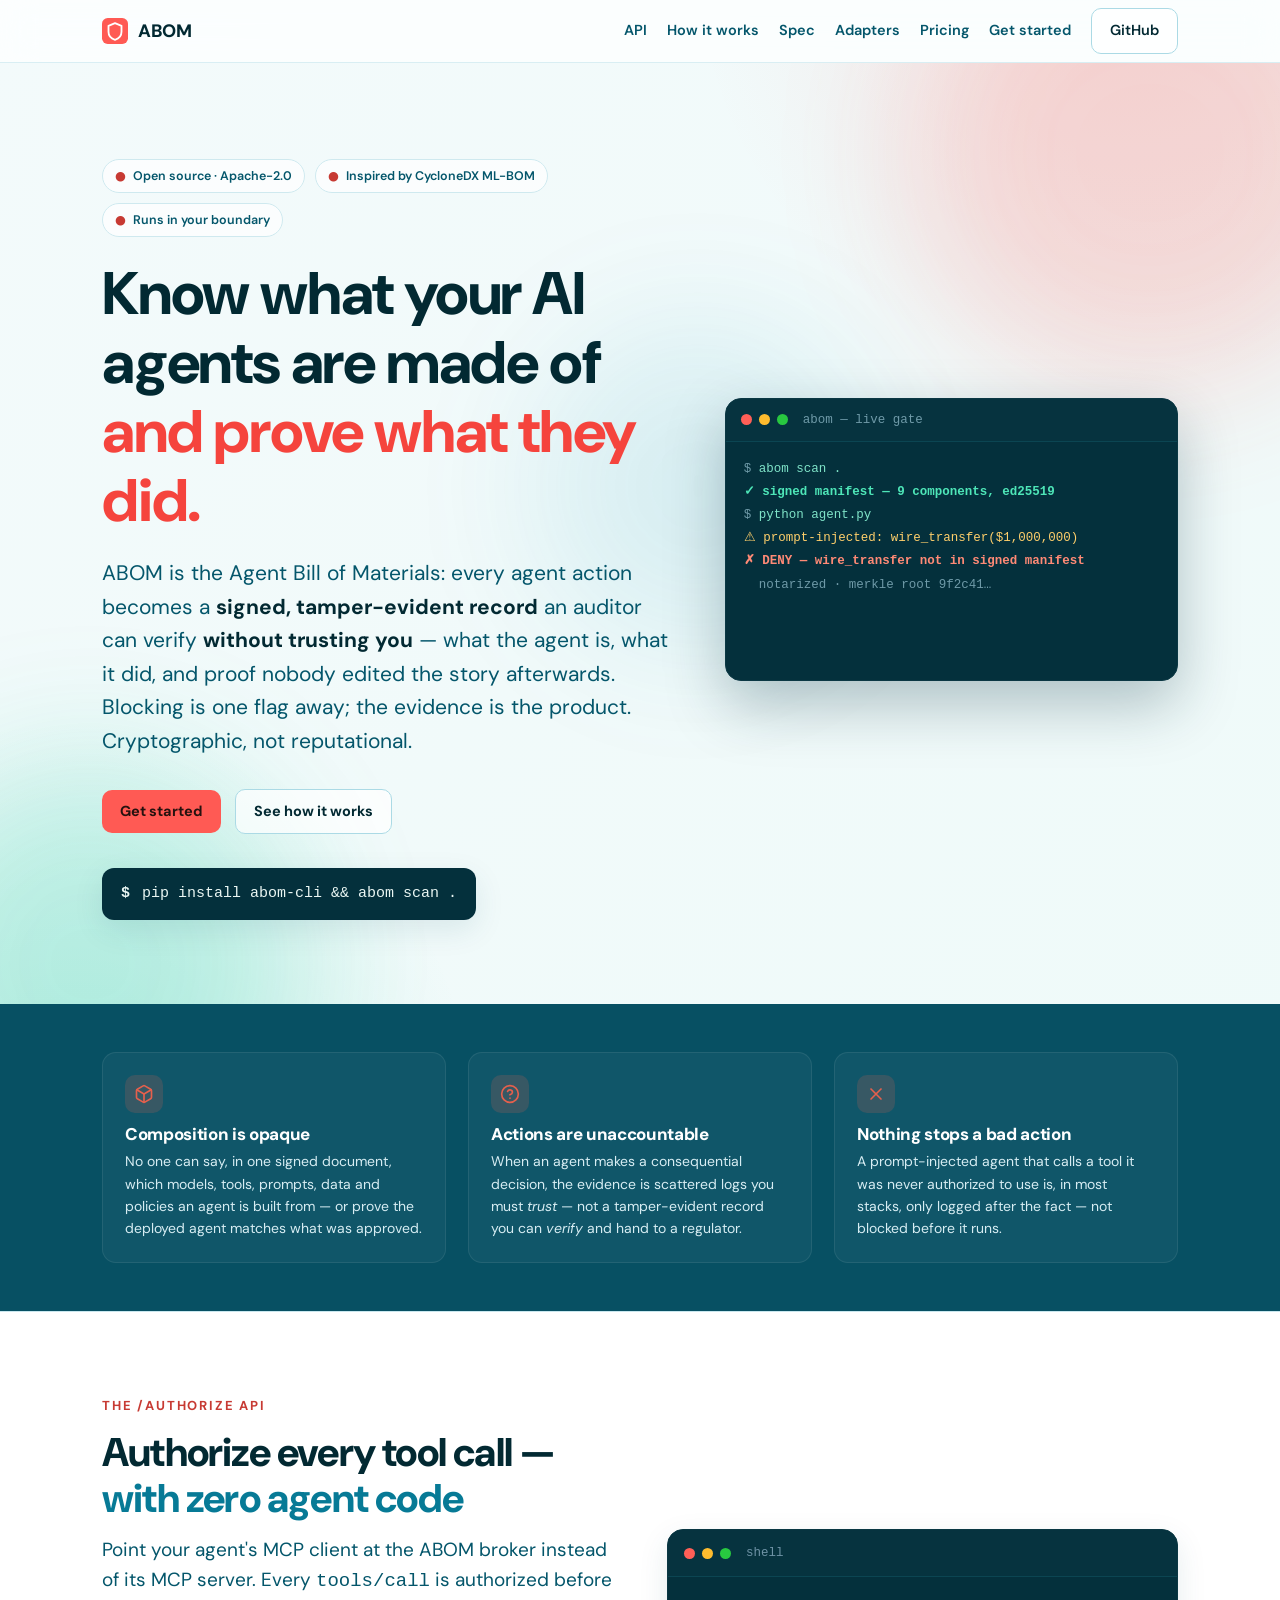
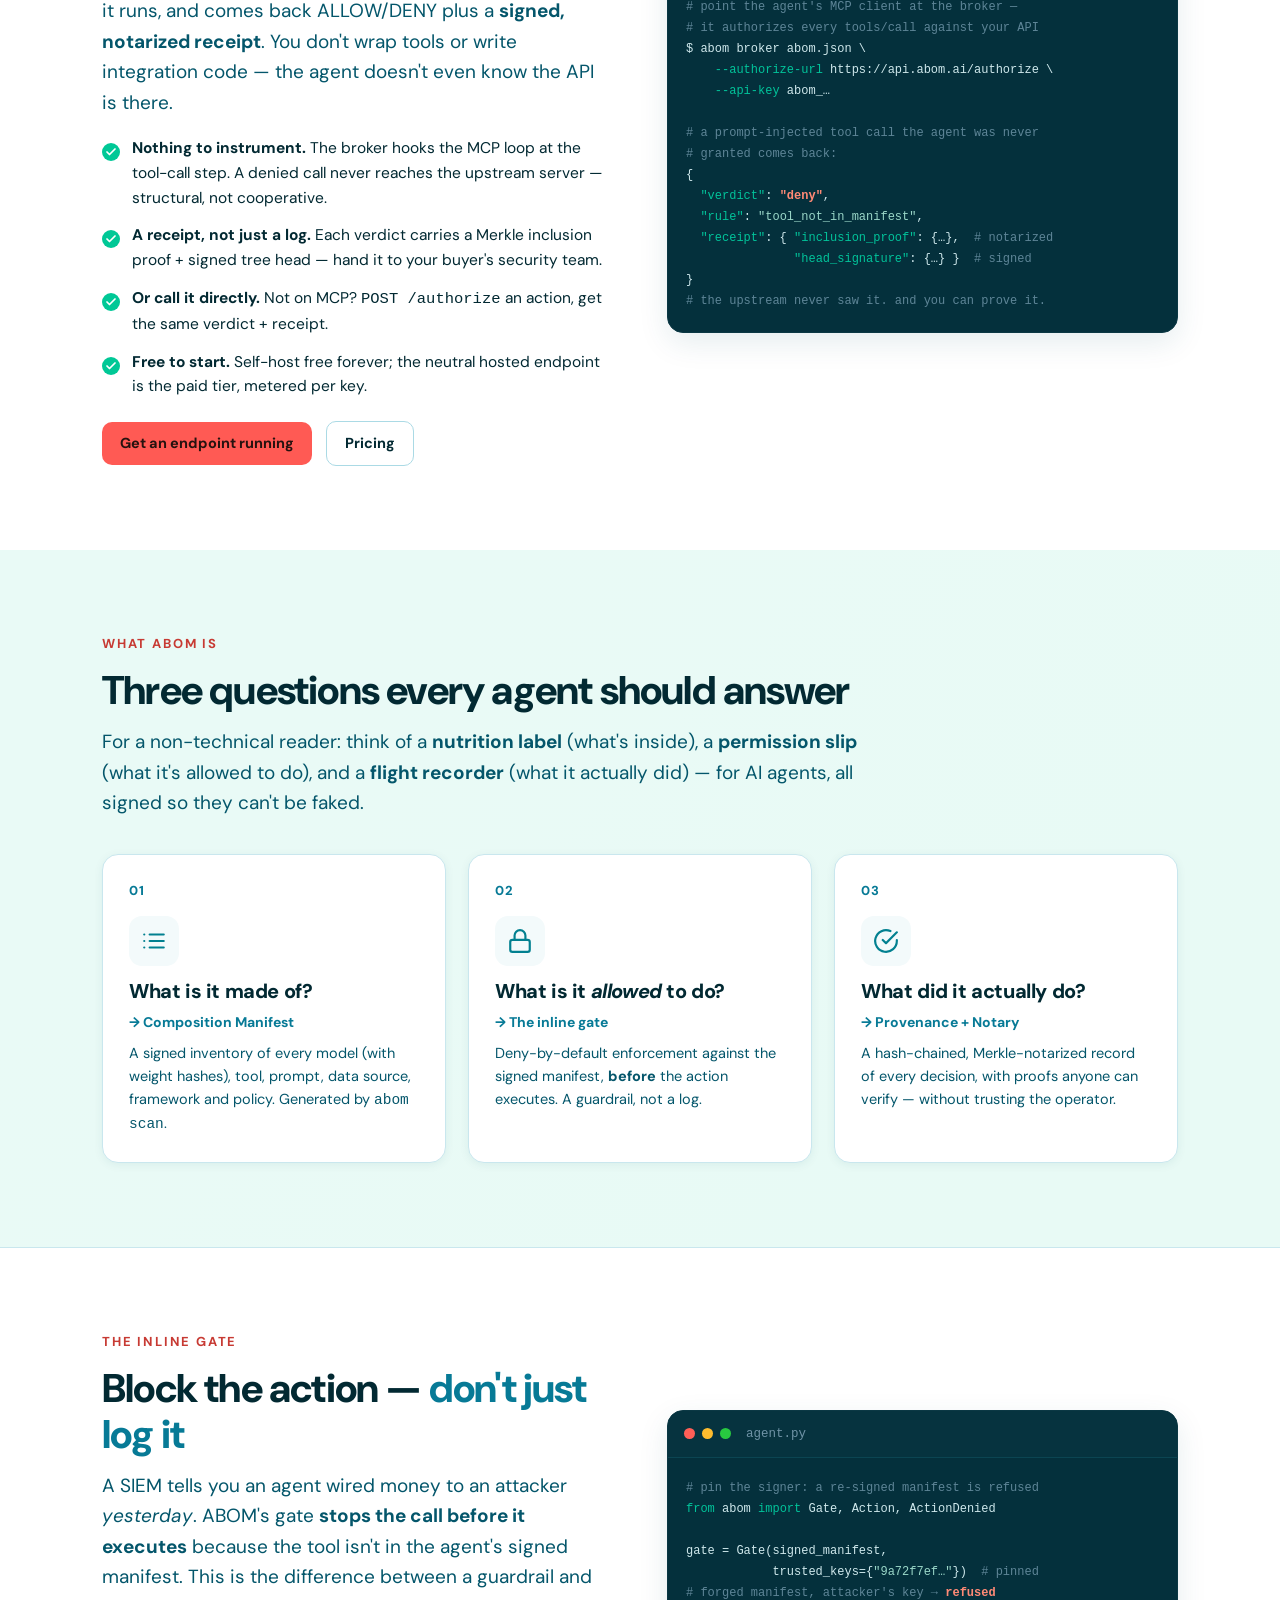
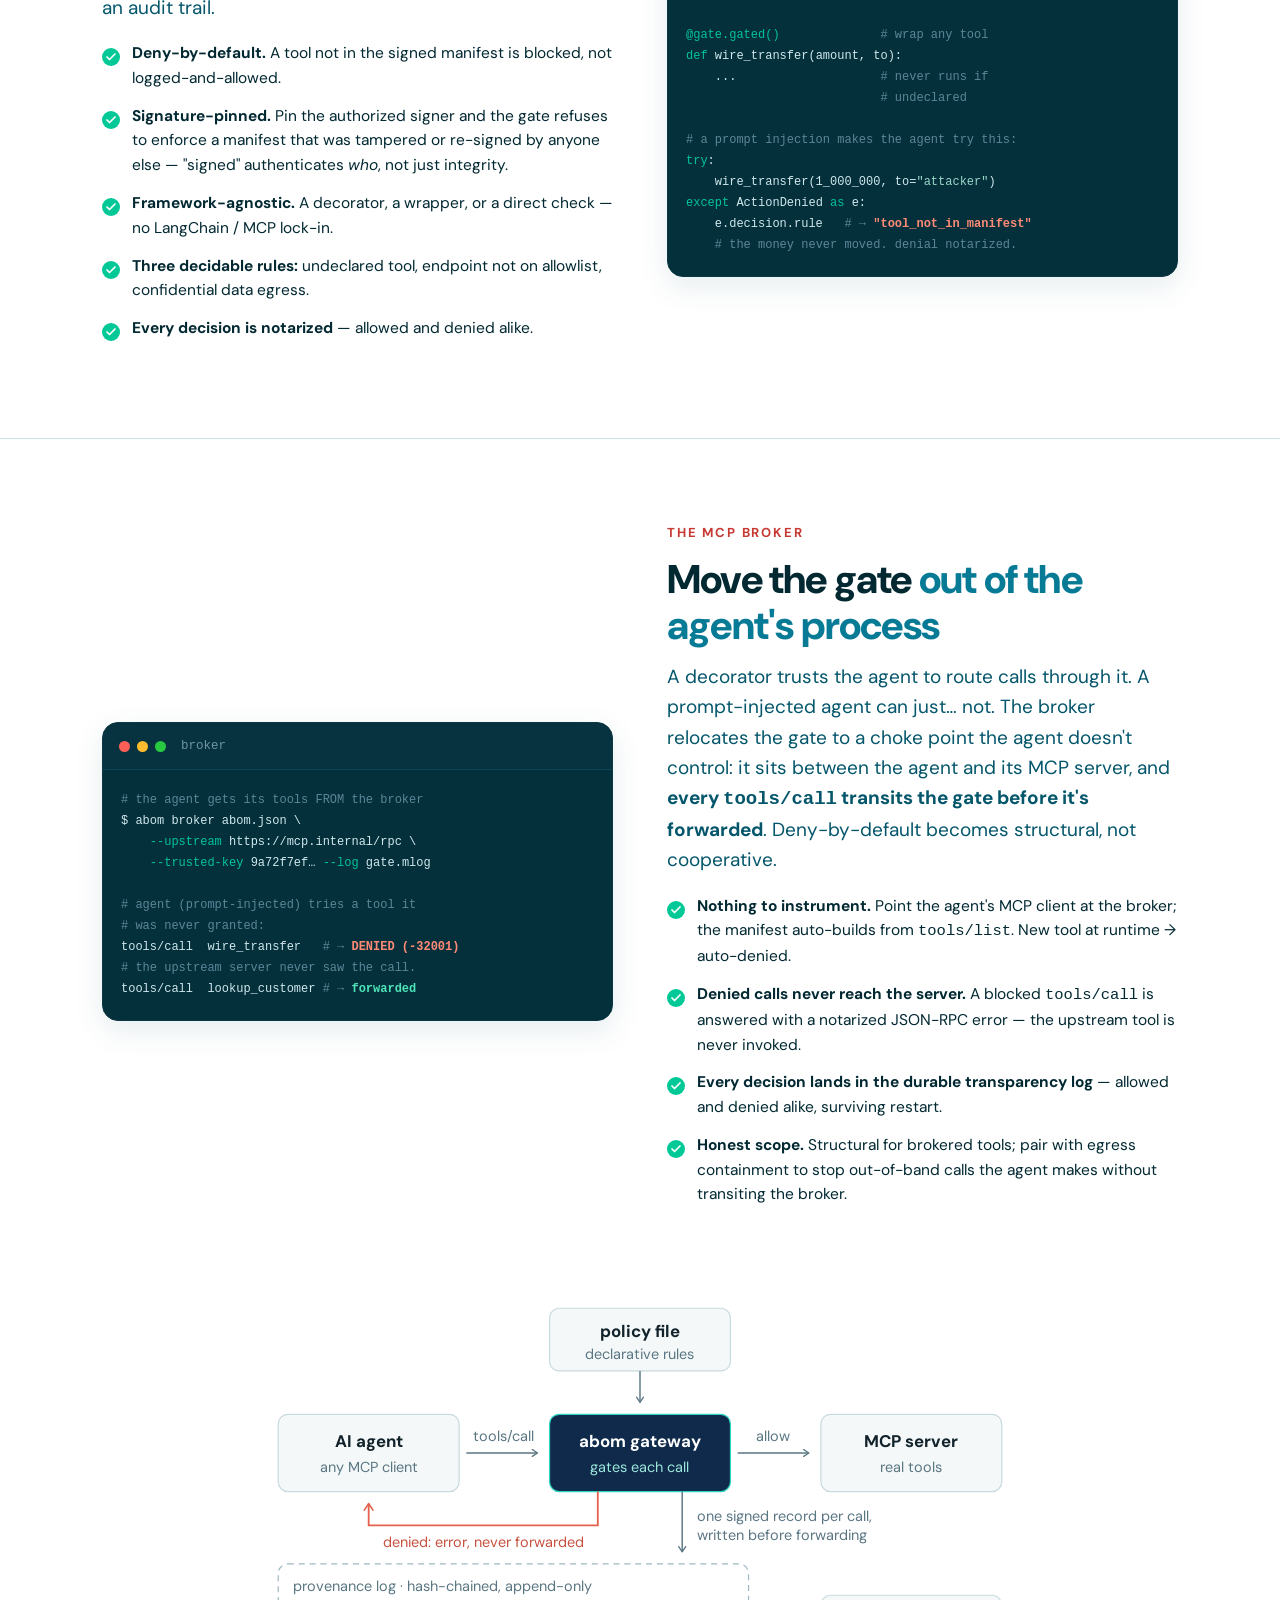
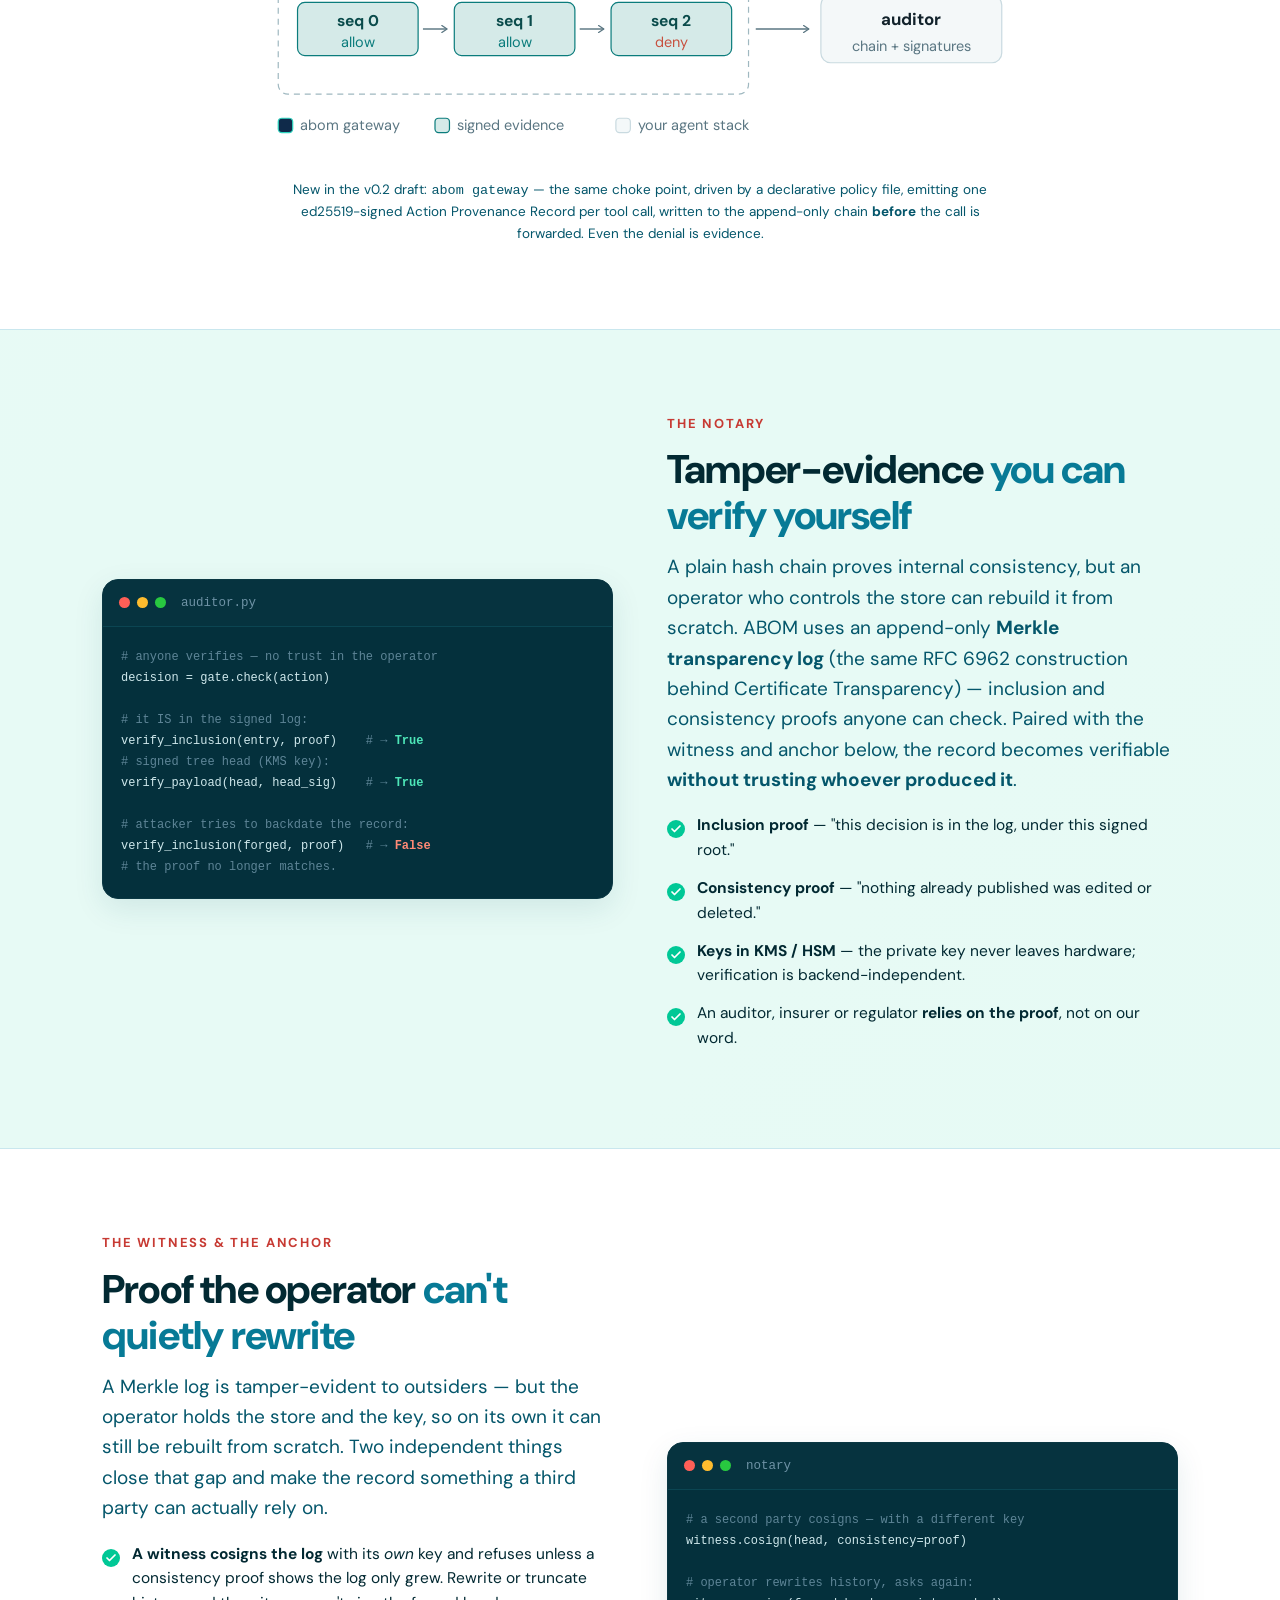
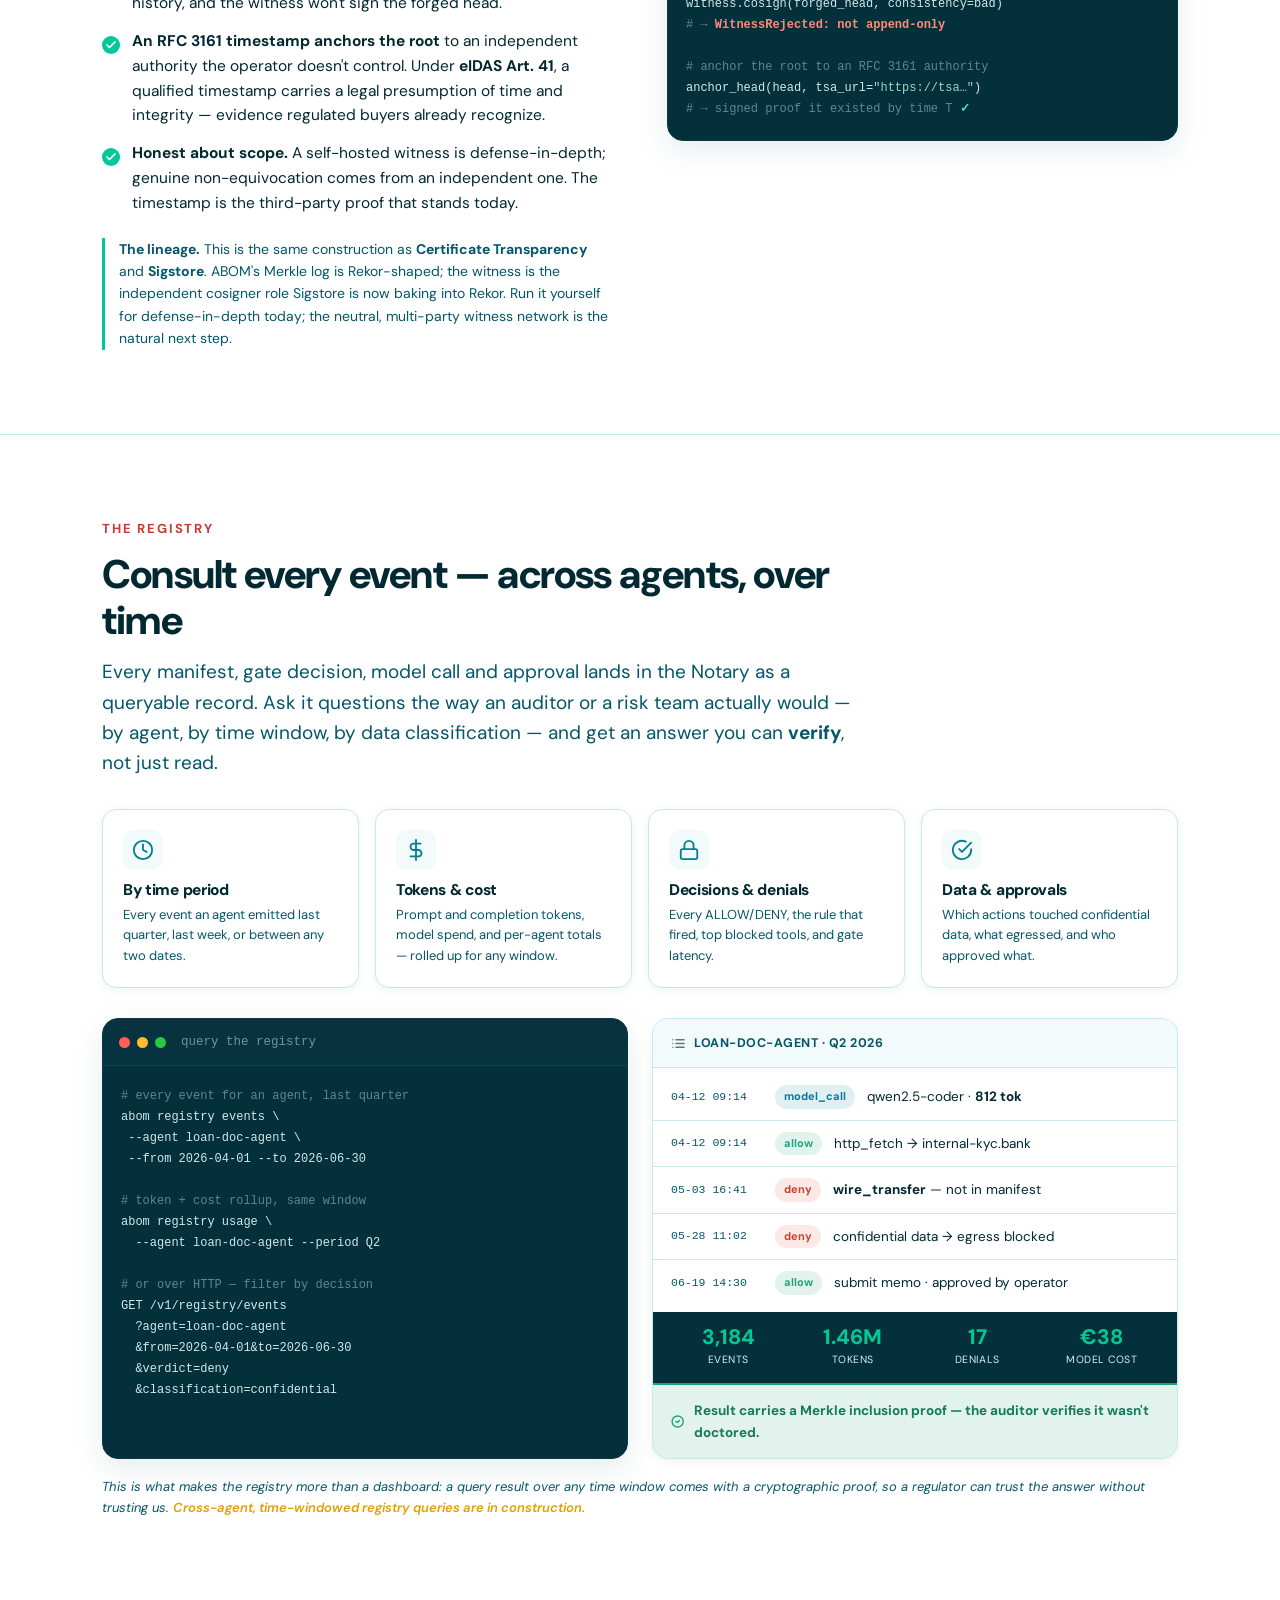
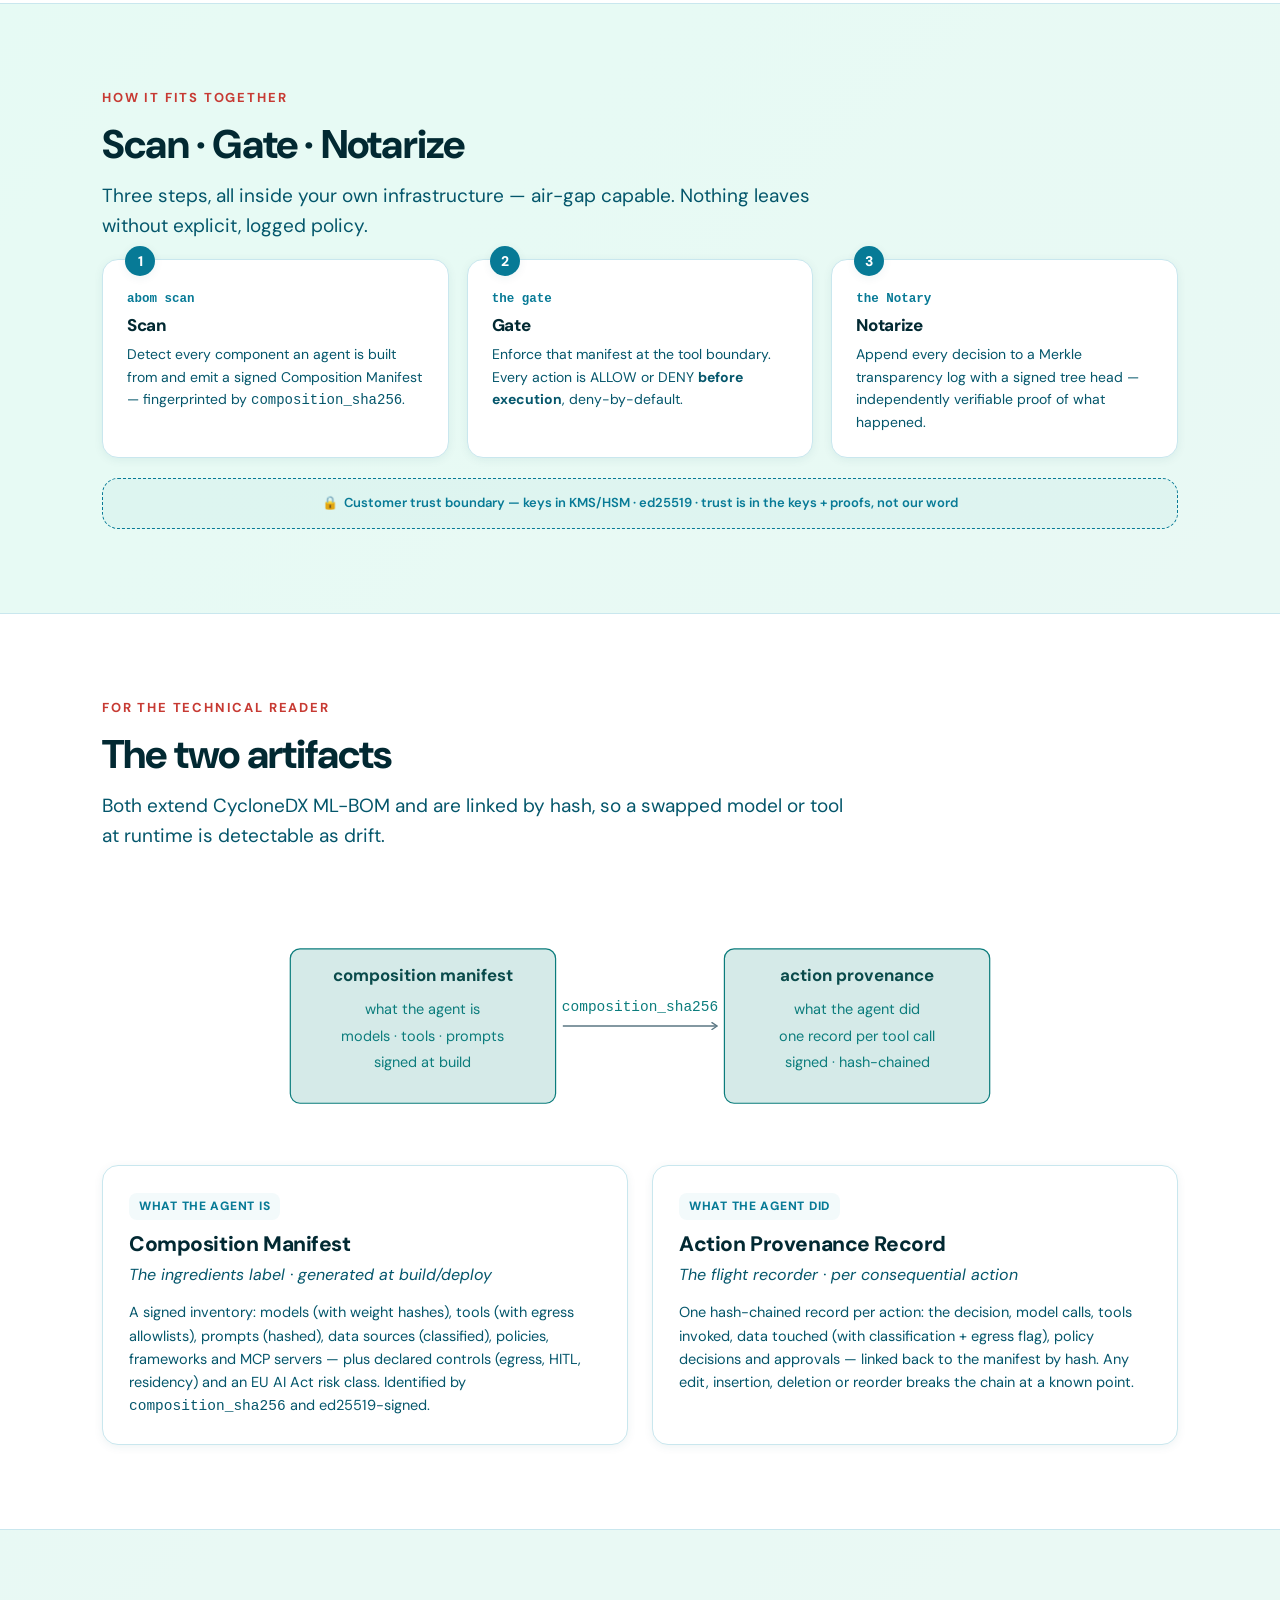
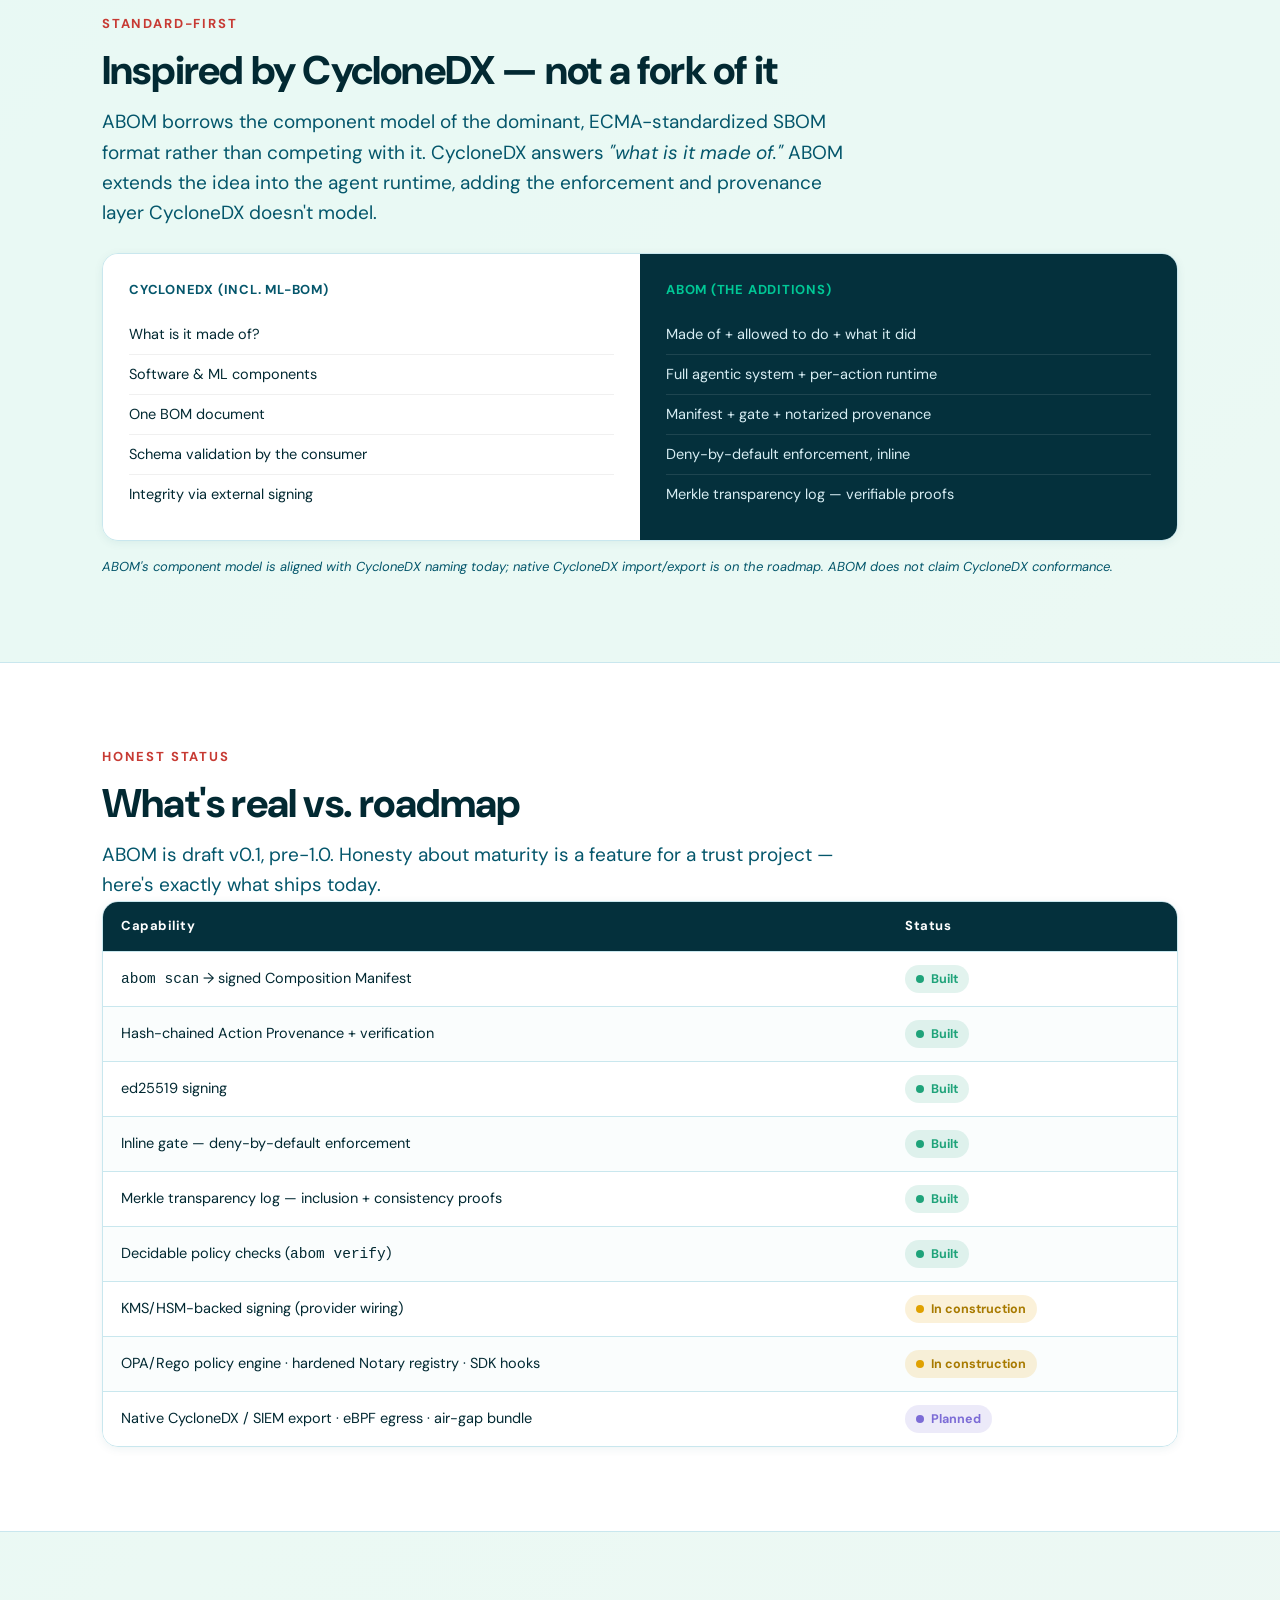
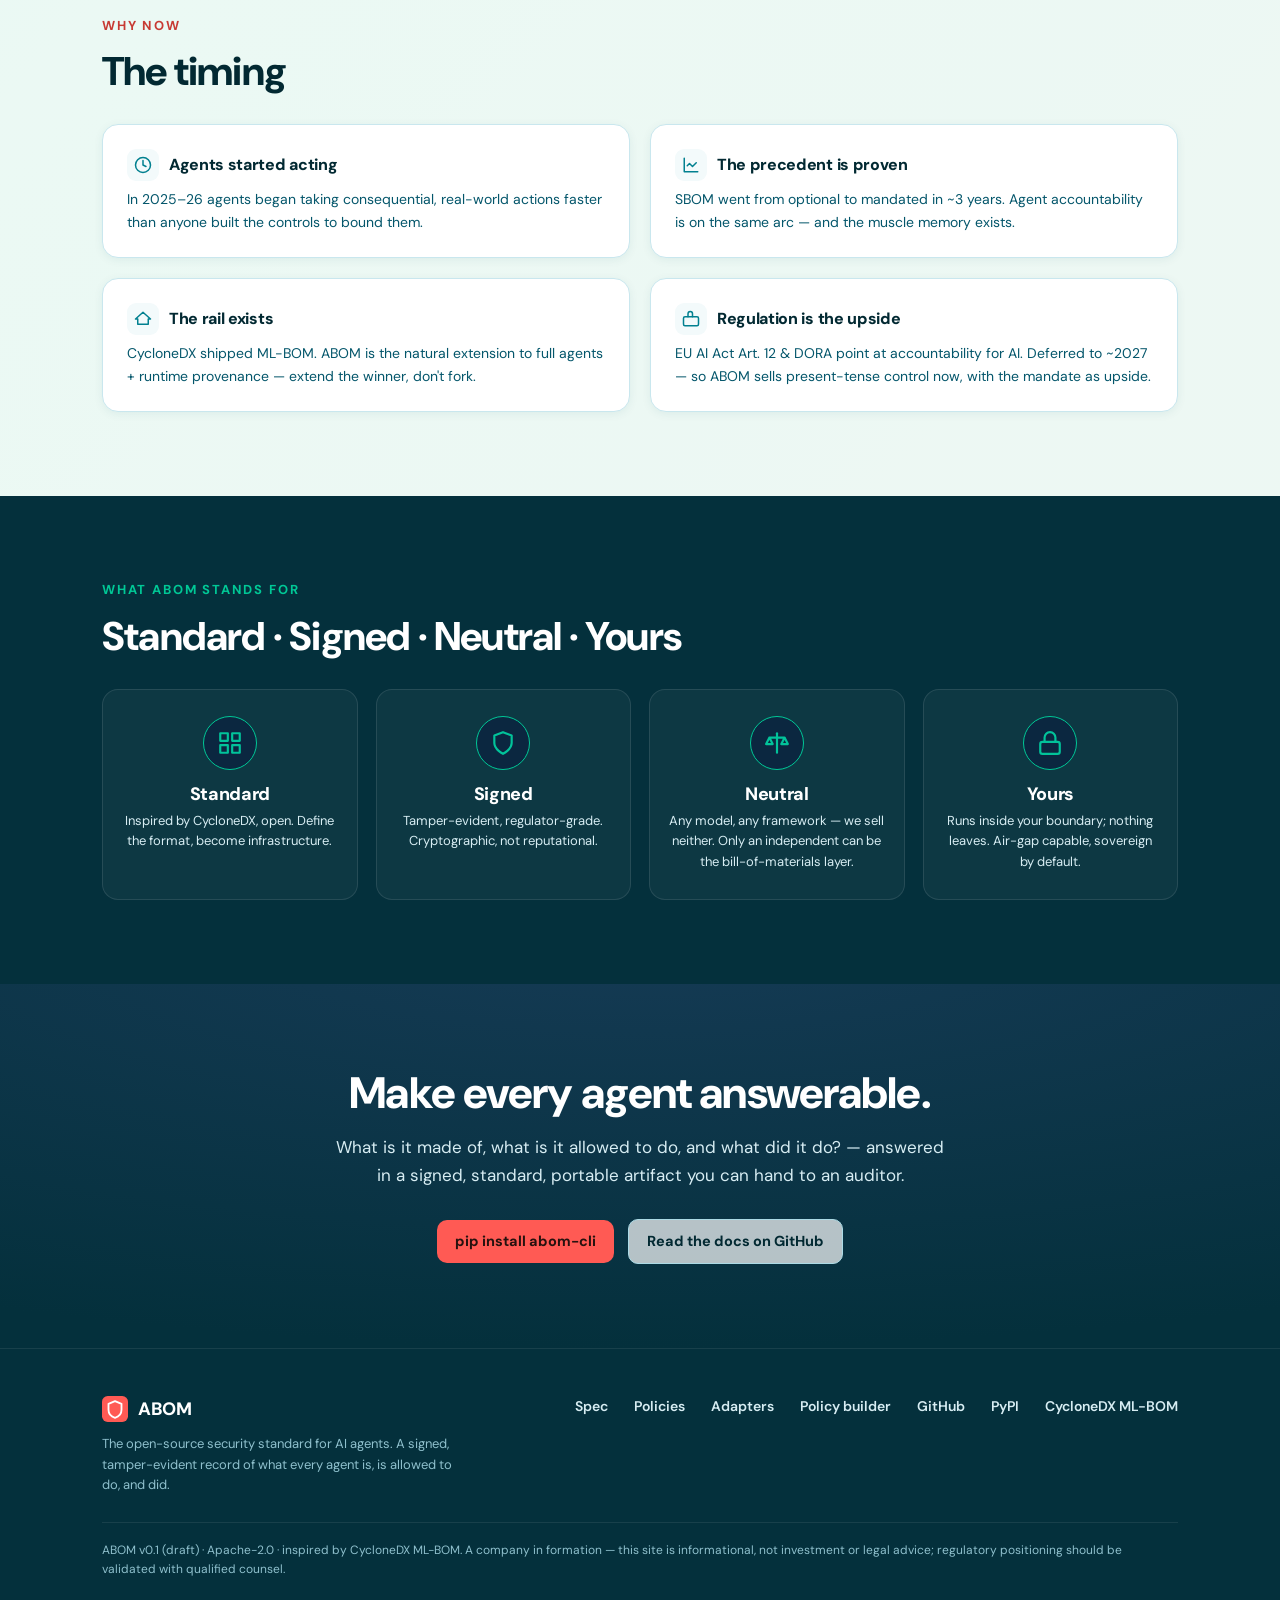
==== commit e8d076e4: "site: attestation-first hero + gateway and artifacts diagrams Hero lede and meta descriptions lead w" ====
--- a/website/index.html
+++ b/website/index.html
@@ -4,13 +4,13 @@
 <meta charset="utf-8">
 <meta name="viewport" content="width=device-width, initial-scale=1, viewport-fit=cover">
 <title>ABOM — Agent Bill of Materials · Know what your AI agents are made of, and prove it</title>
-<meta name="description" content="ABOM is a signed, tamper-evident way to declare what an AI agent is made of, enforce what it's allowed to do at runtime, and prove to an auditor what it actually did. Open source, inspired by CycloneDX. Apache 2.0.">
+<meta name="description" content="ABOM gives every AI-agent action a signed, tamper-evident record a third party can verify — what the agent is made of, what it did, and proof nobody edited the story. Attestation first; inline enforcement one flag away. Open source, inspired by CycloneDX. Apache 2.0.">
 <meta name="theme-color" content="#0B1F33">
 <link rel="canonical" href="https://abom.ai/overview.html">
 <meta property="og:type" content="website">
 <meta property="og:site_name" content="ABOM">
 <meta property="og:title" content="ABOM — Agent Bill of Materials">
-<meta property="og:description" content="Declare what an AI agent is made of, enforce what it's allowed to do, and prove what it did — with cryptographic, not reputational, trust. Open source.">
+<meta property="og:description" content="A signed, verifiable record of what every AI agent is and did — attestation and non-repudiation first, enforcement one flag away. Cryptographic, not reputational. Open source.">
 <meta property="og:url" content="https://abom.ai/">
 <meta name="twitter:card" content="summary_large_image">
 <link rel="icon" type="image/svg+xml" href="[data-uri]">
@@ -273,7 +273,7 @@
         <span class="chip"><b>●</b> Runs in your boundary</span>
       </div>
       <h1>Know what your AI agents are made of <span class="hl">and prove what they did.</span></h1>
-      <p class="sub">ABOM is the Agent Bill of Materials: a signed, tamper-evident way to declare what an AI agent is built from, <b style="color:#fff">enforce</b> what it's allowed to do at runtime, and <b style="color:#fff">prove</b> to an auditor what it actually did. The trust is cryptographic, not reputational.</p>
+      <p class="sub">ABOM is the Agent Bill of Materials: every agent action becomes a <b style="color:#fff">signed, tamper-evident record</b> an auditor can verify <b style="color:#fff">without trusting you</b> — what the agent is, what it did, and proof nobody edited the story afterwards. Blocking is one flag away; the evidence is the product. Cryptographic, not reputational.</p>
       <div class="cta-row">
         <a class="btn" href="get-started.html">Get started</a>
         <a class="btn ghost" href="#what">See how it works</a>
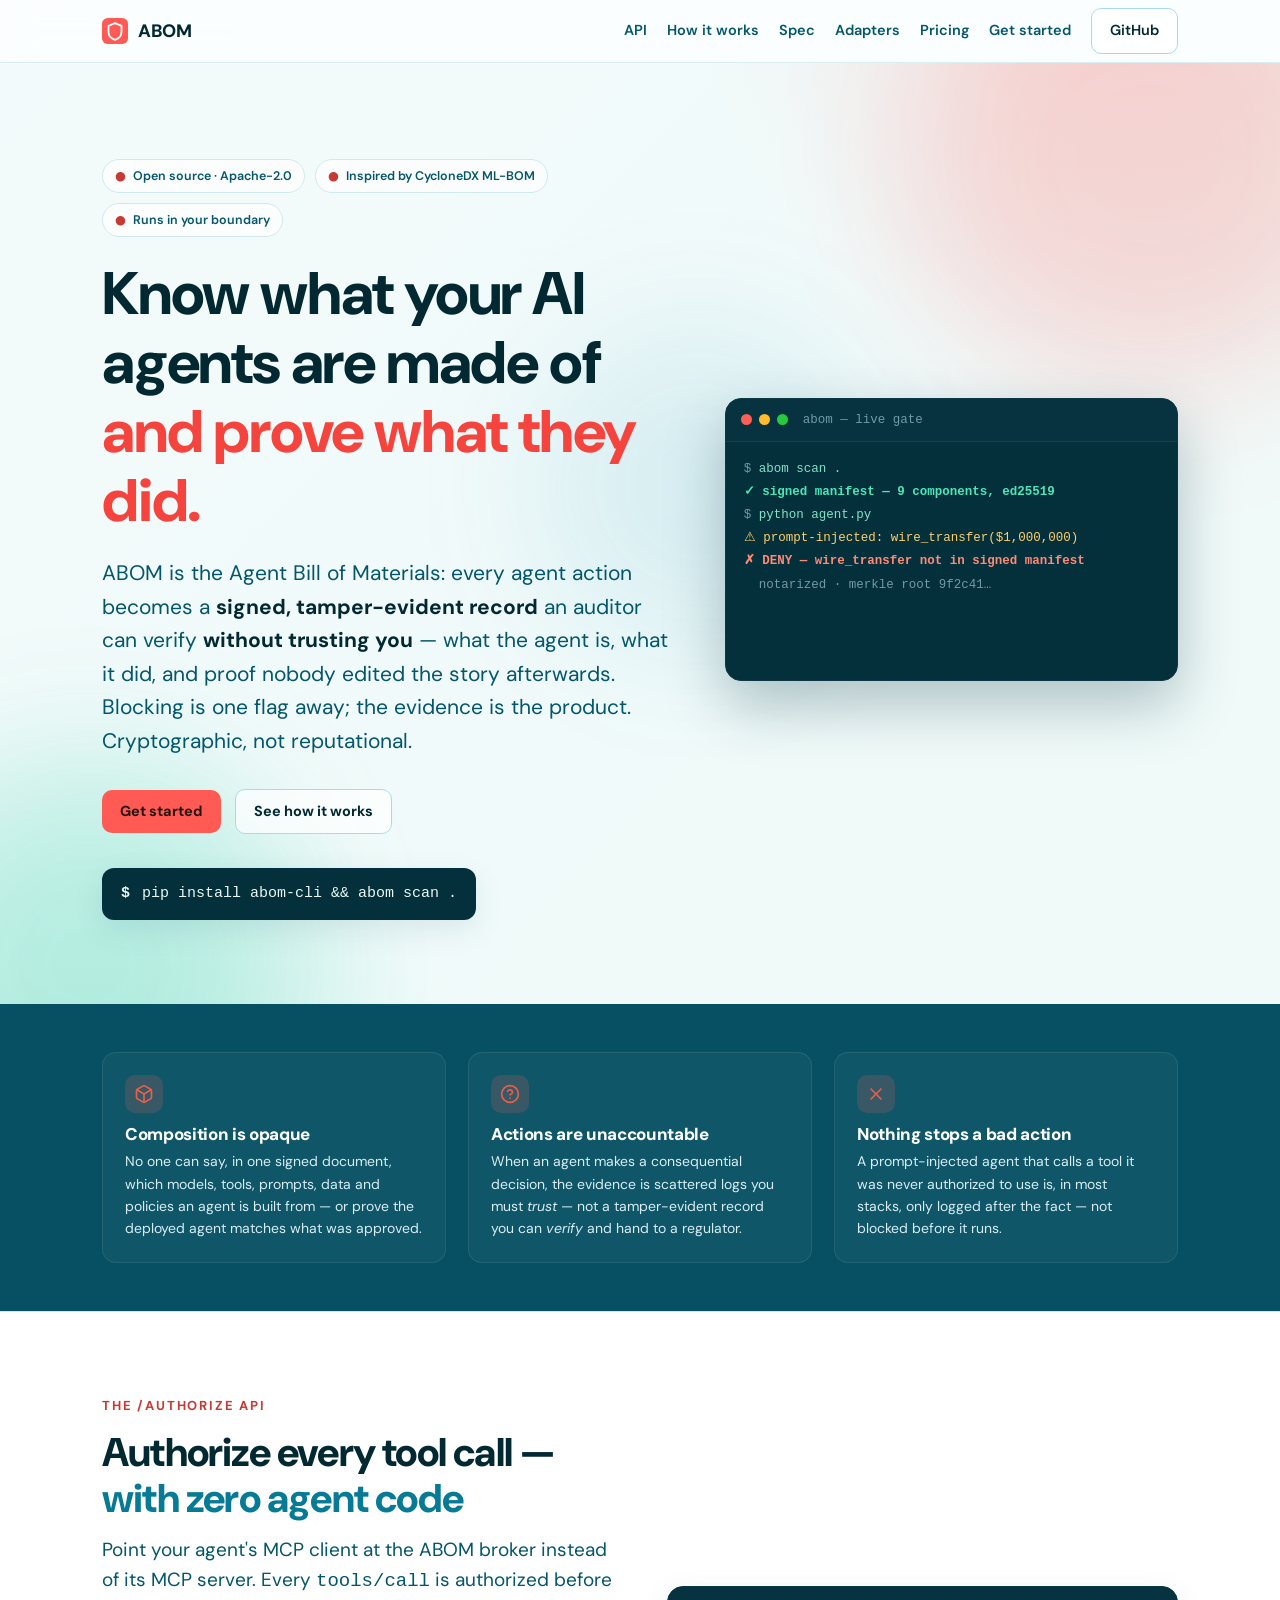
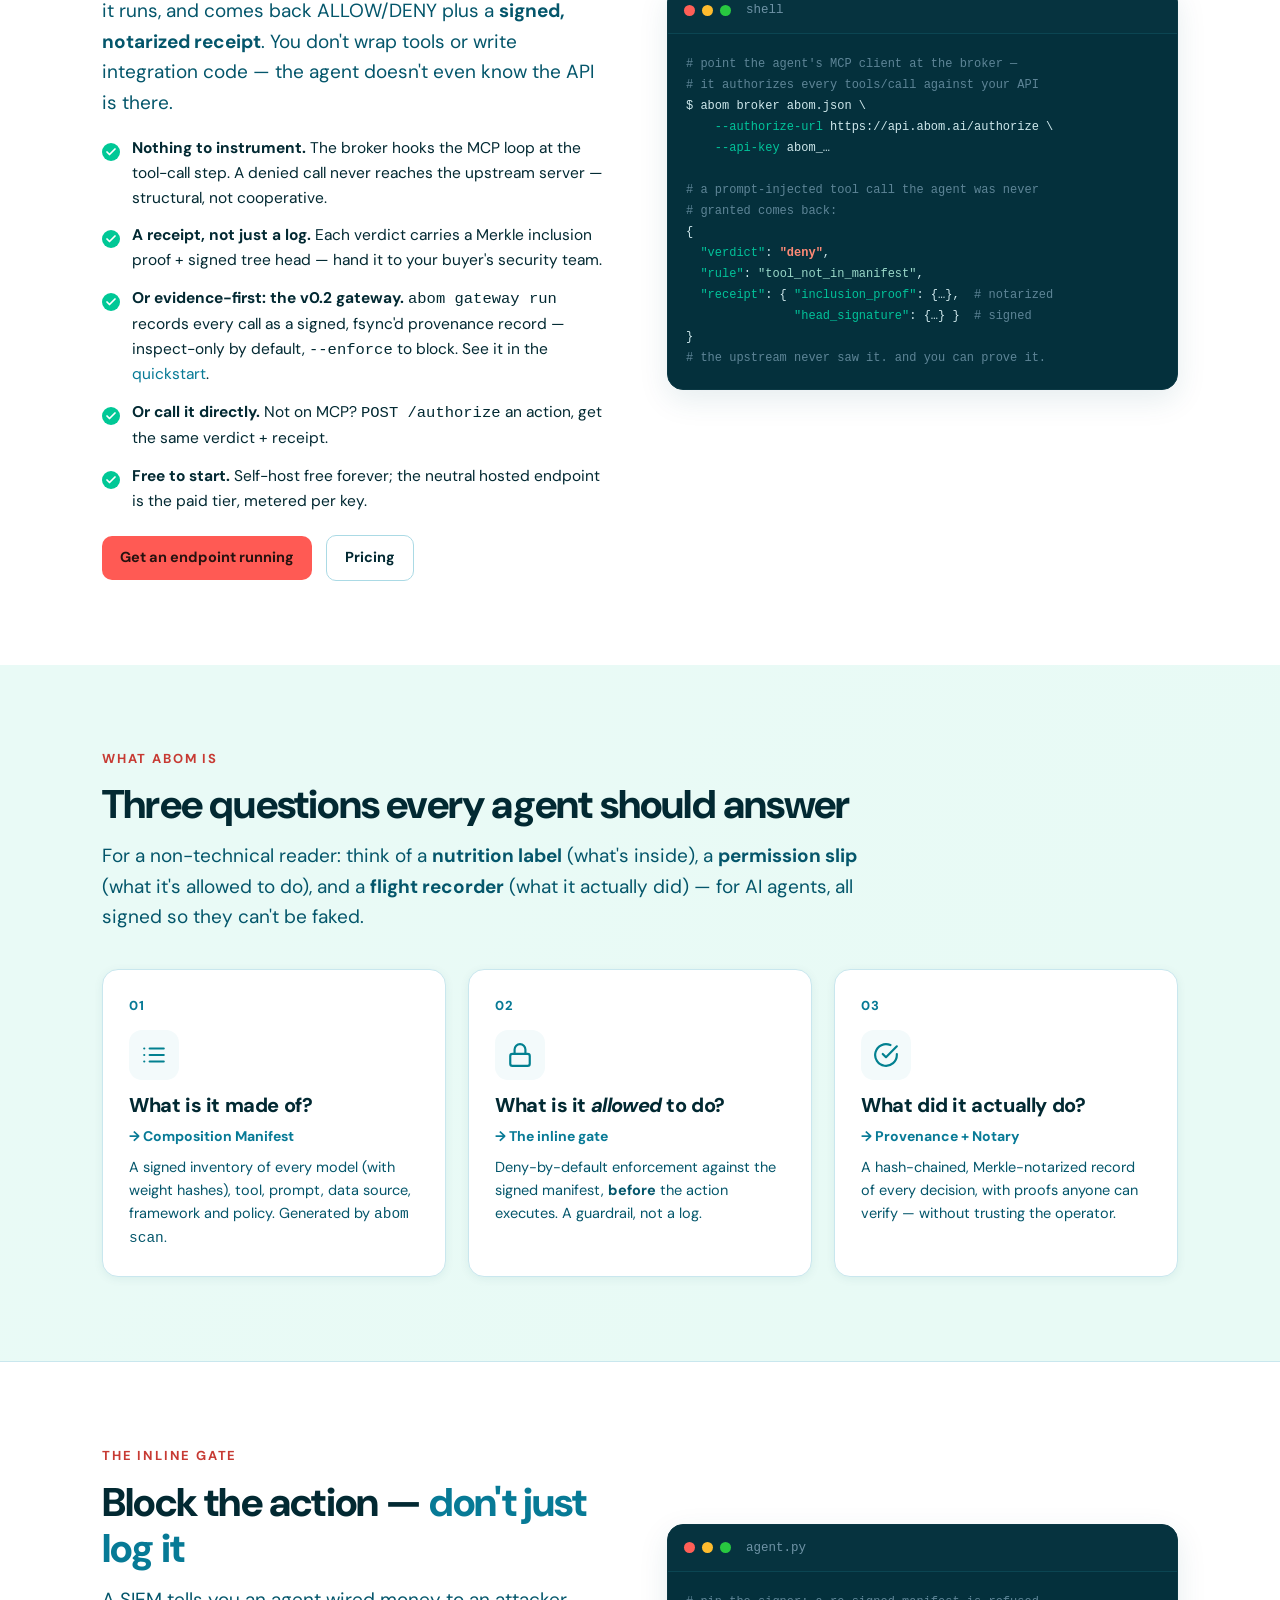
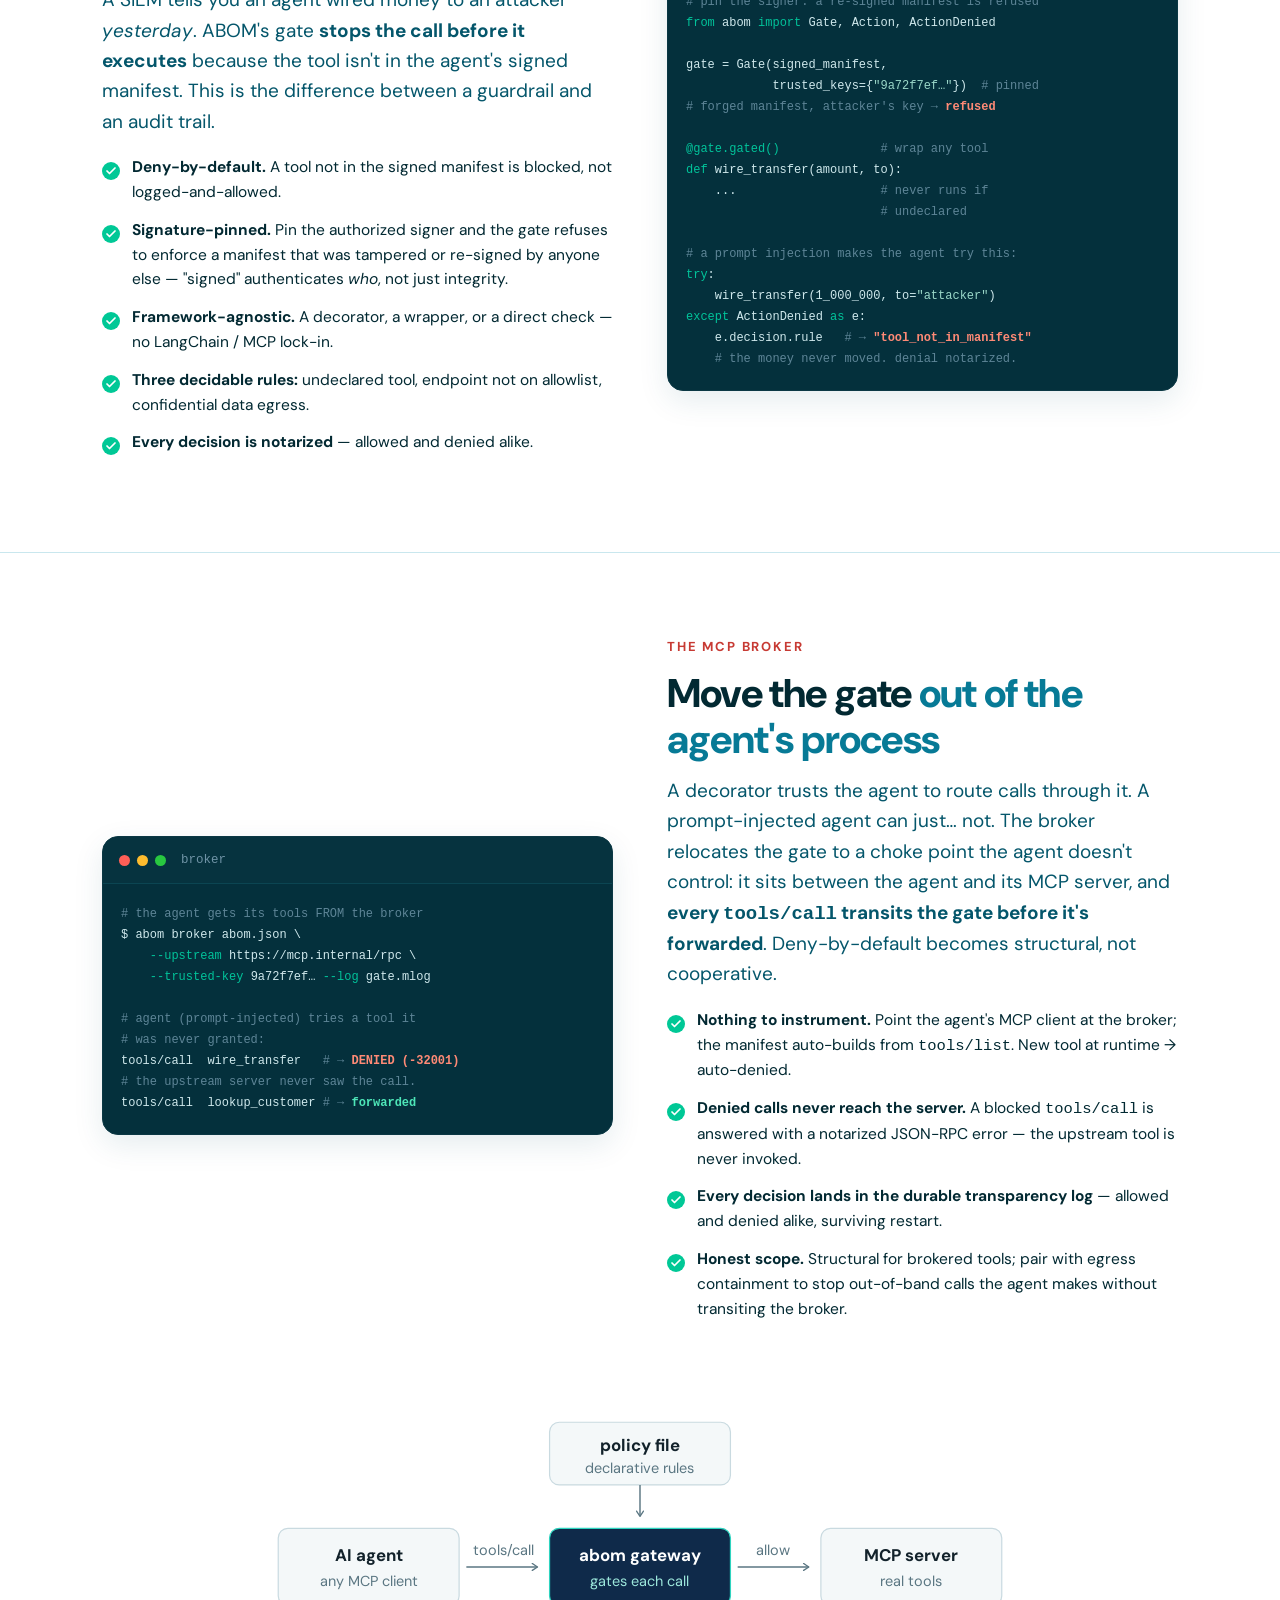
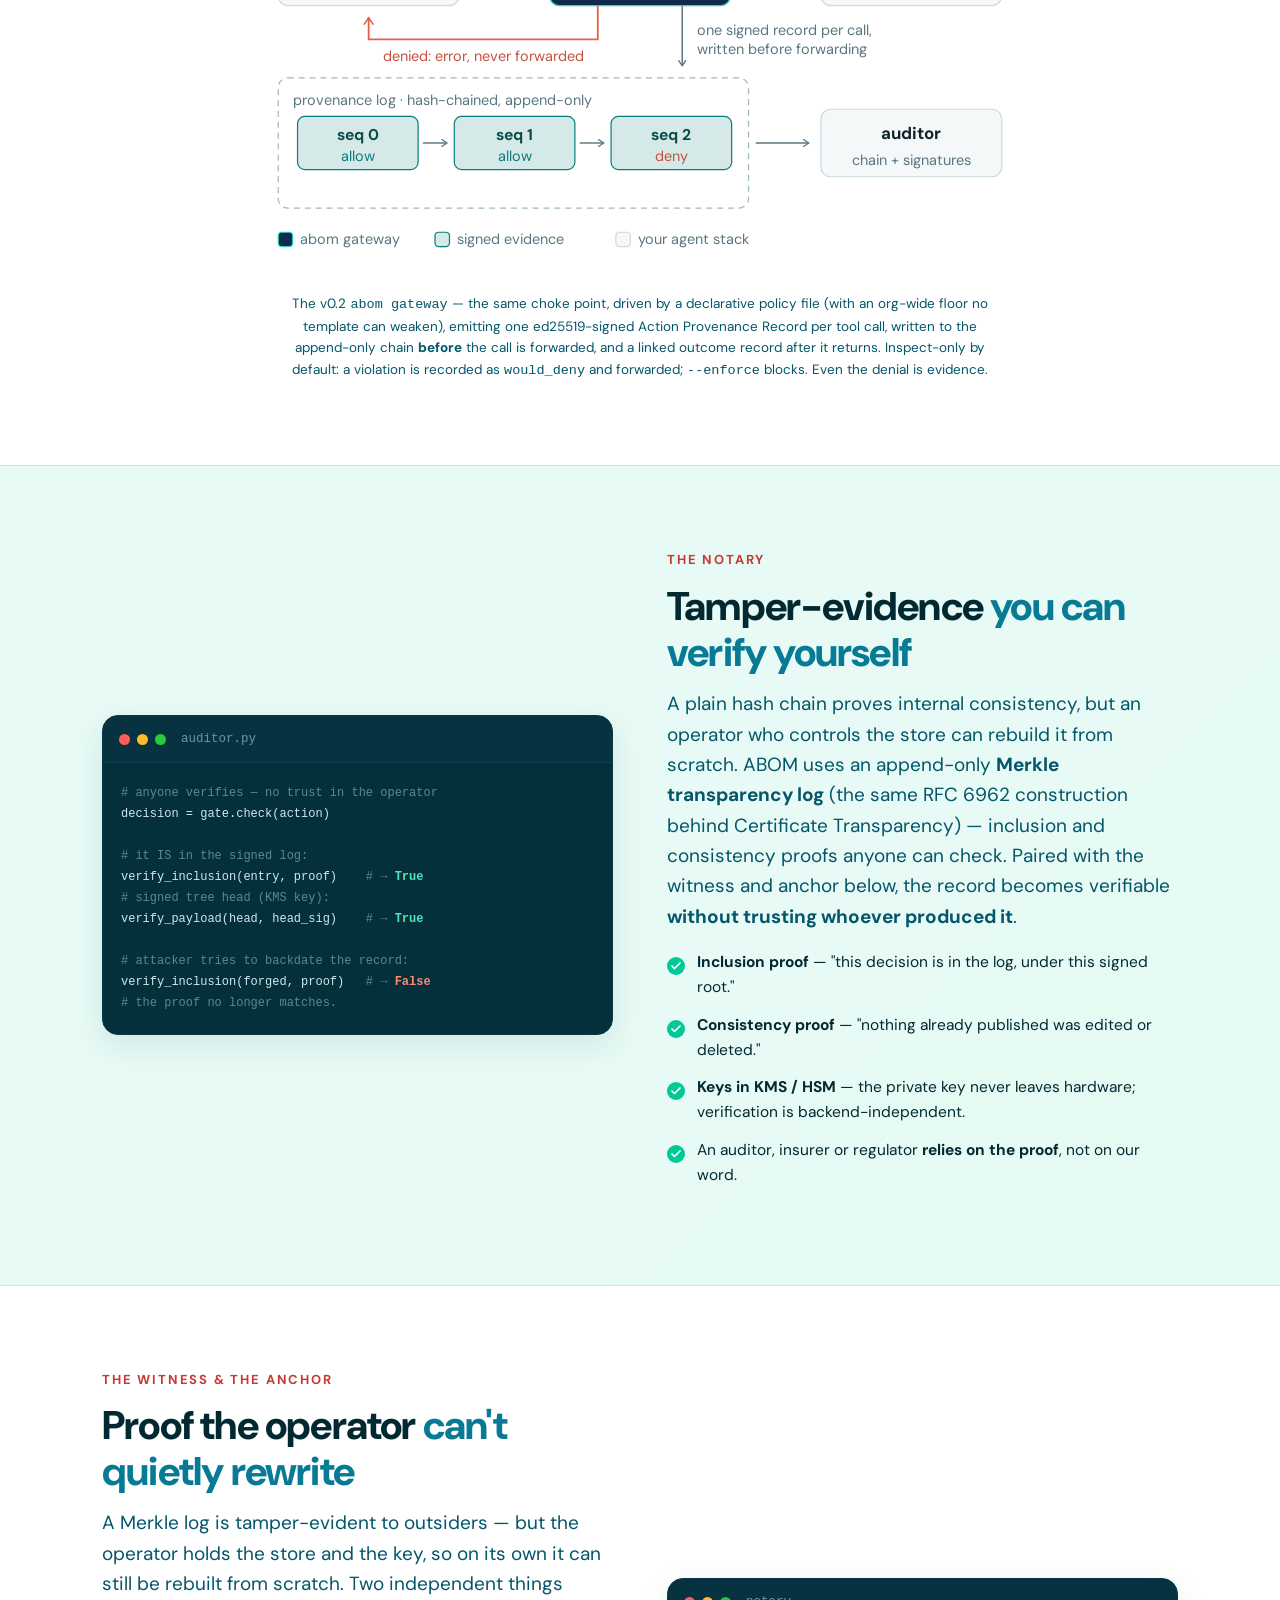
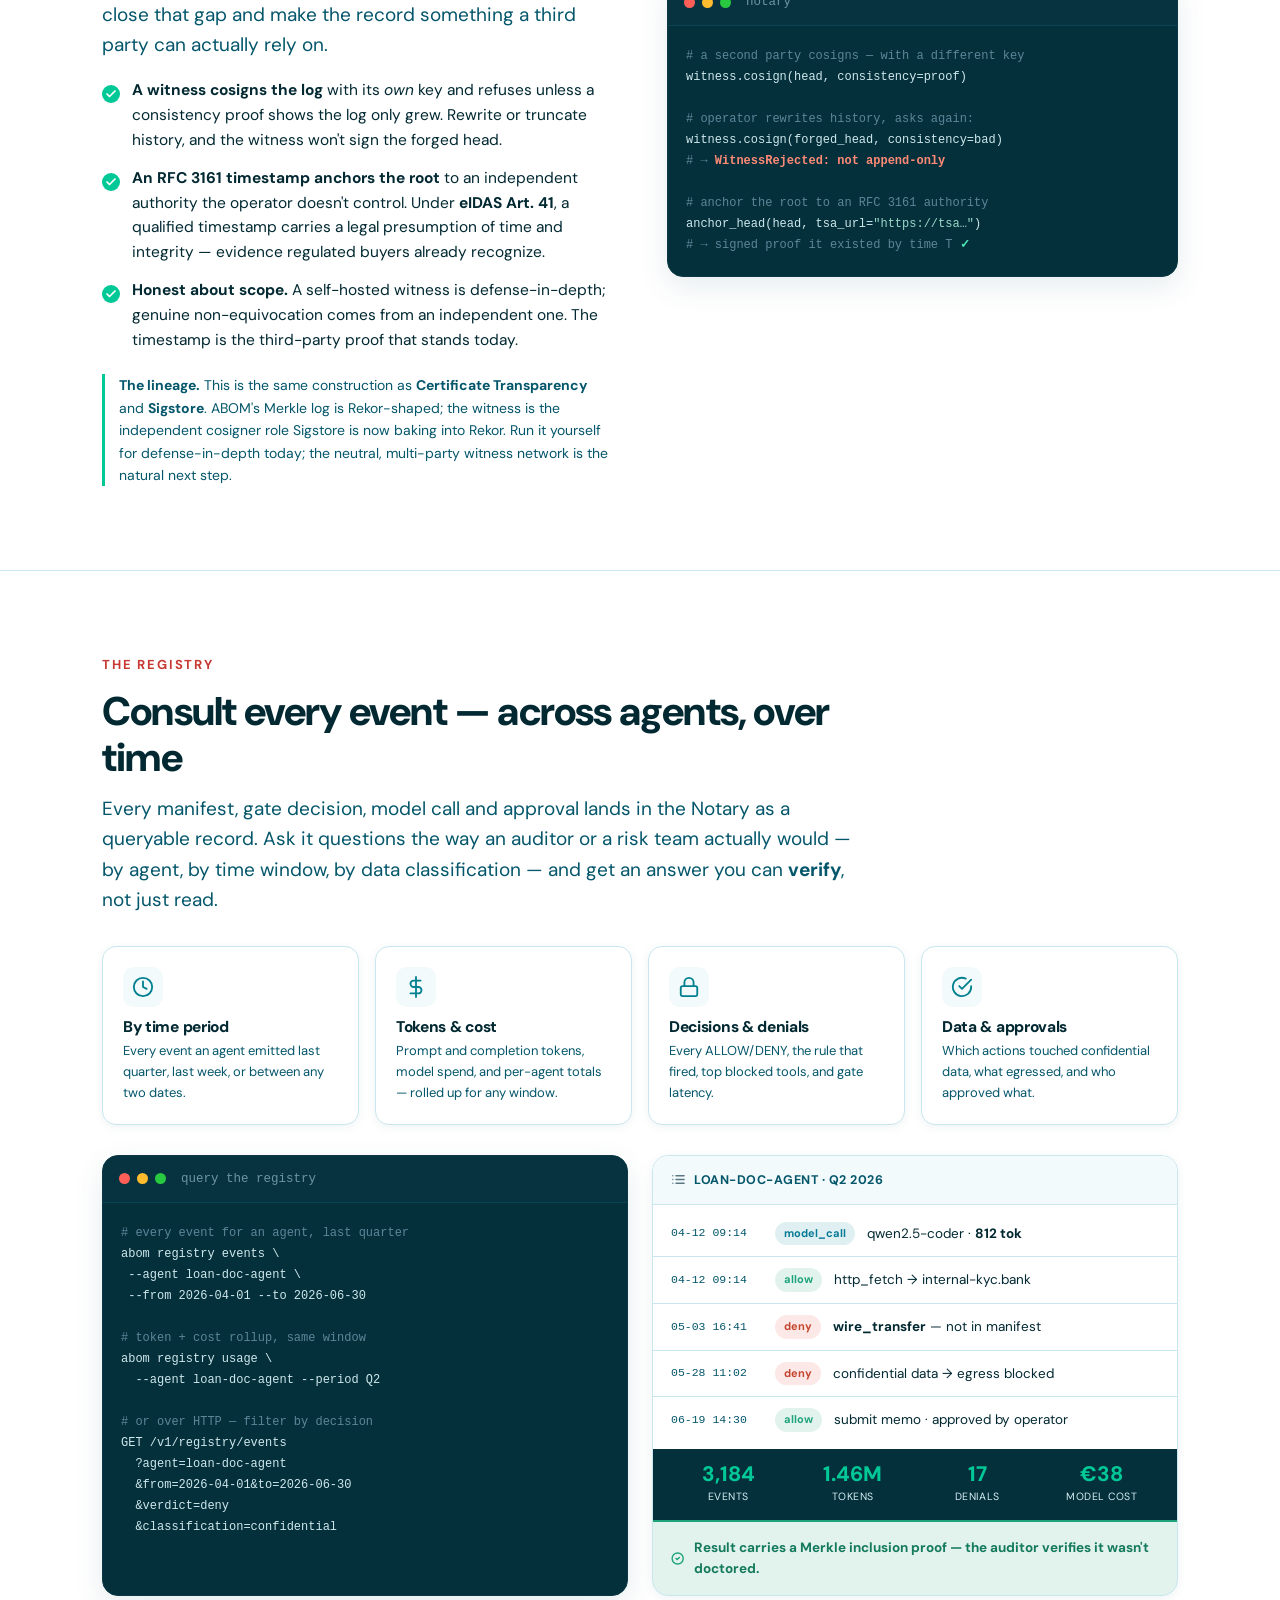
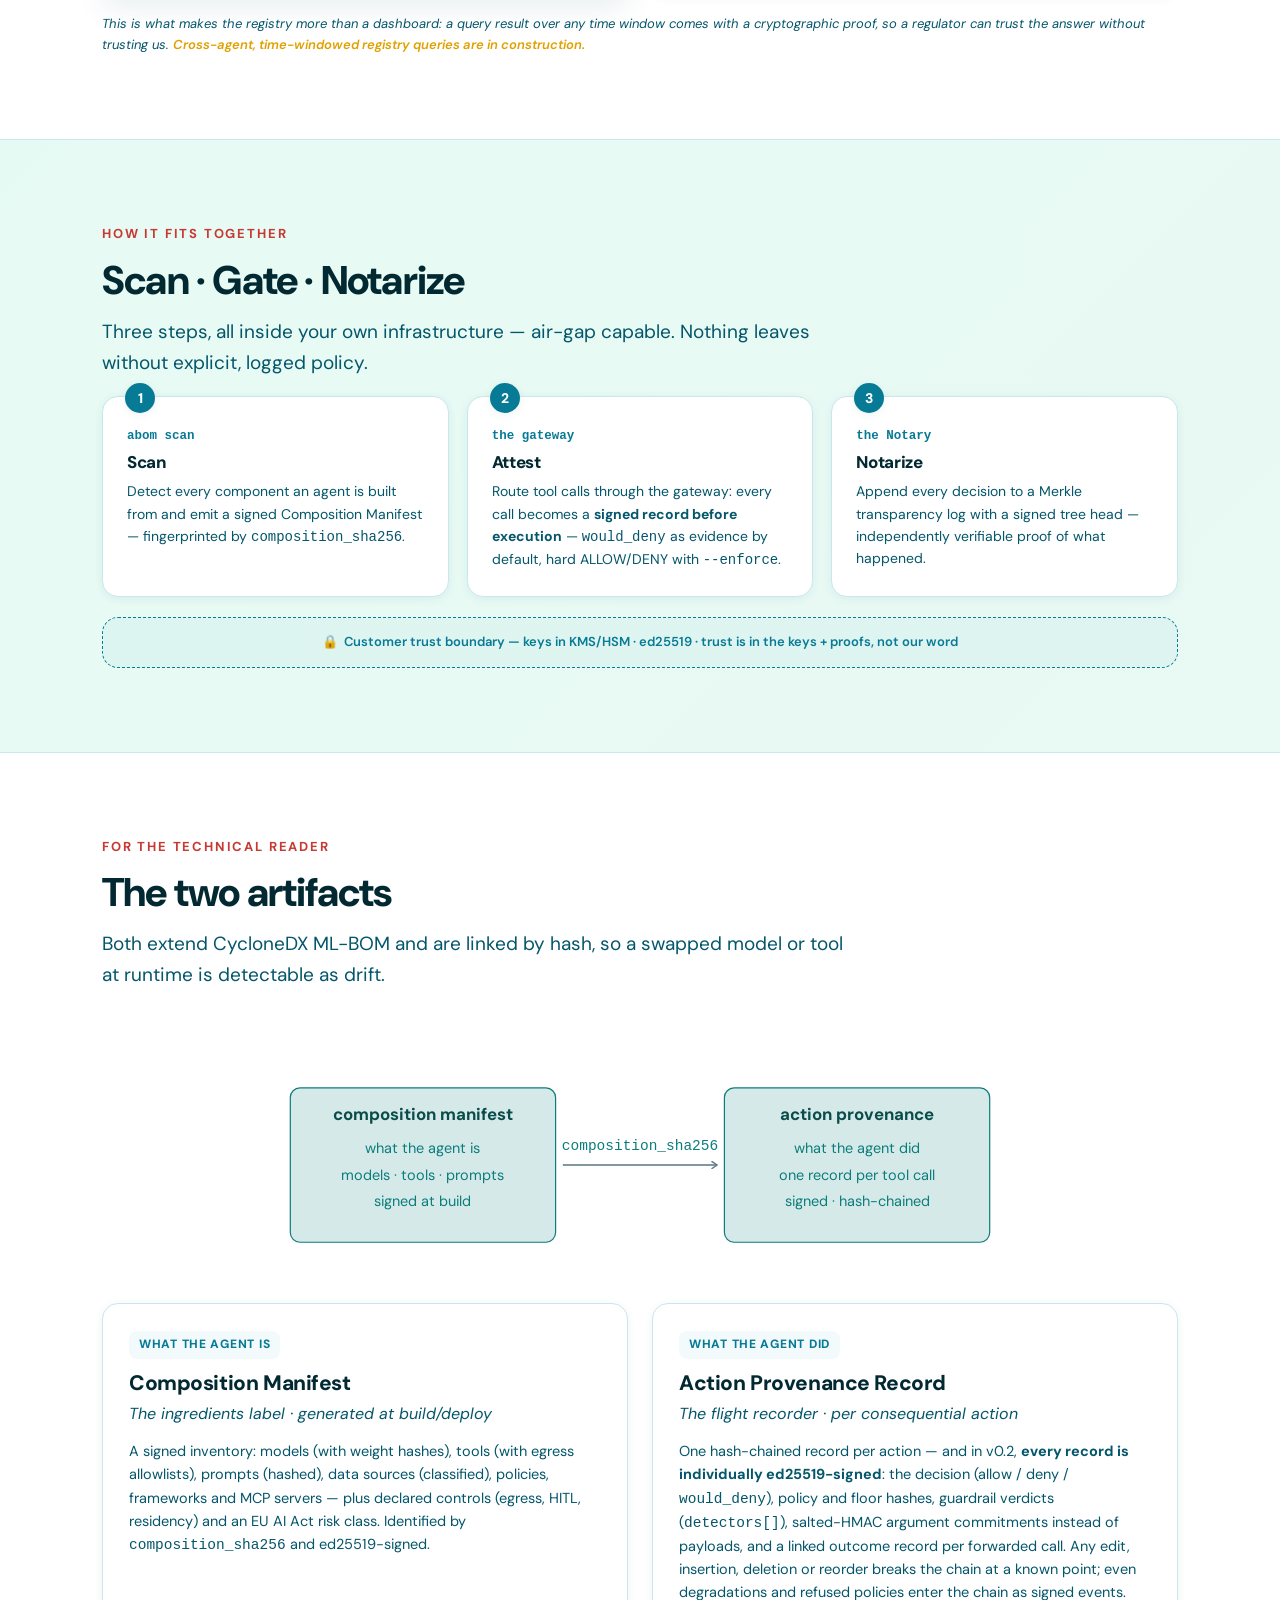
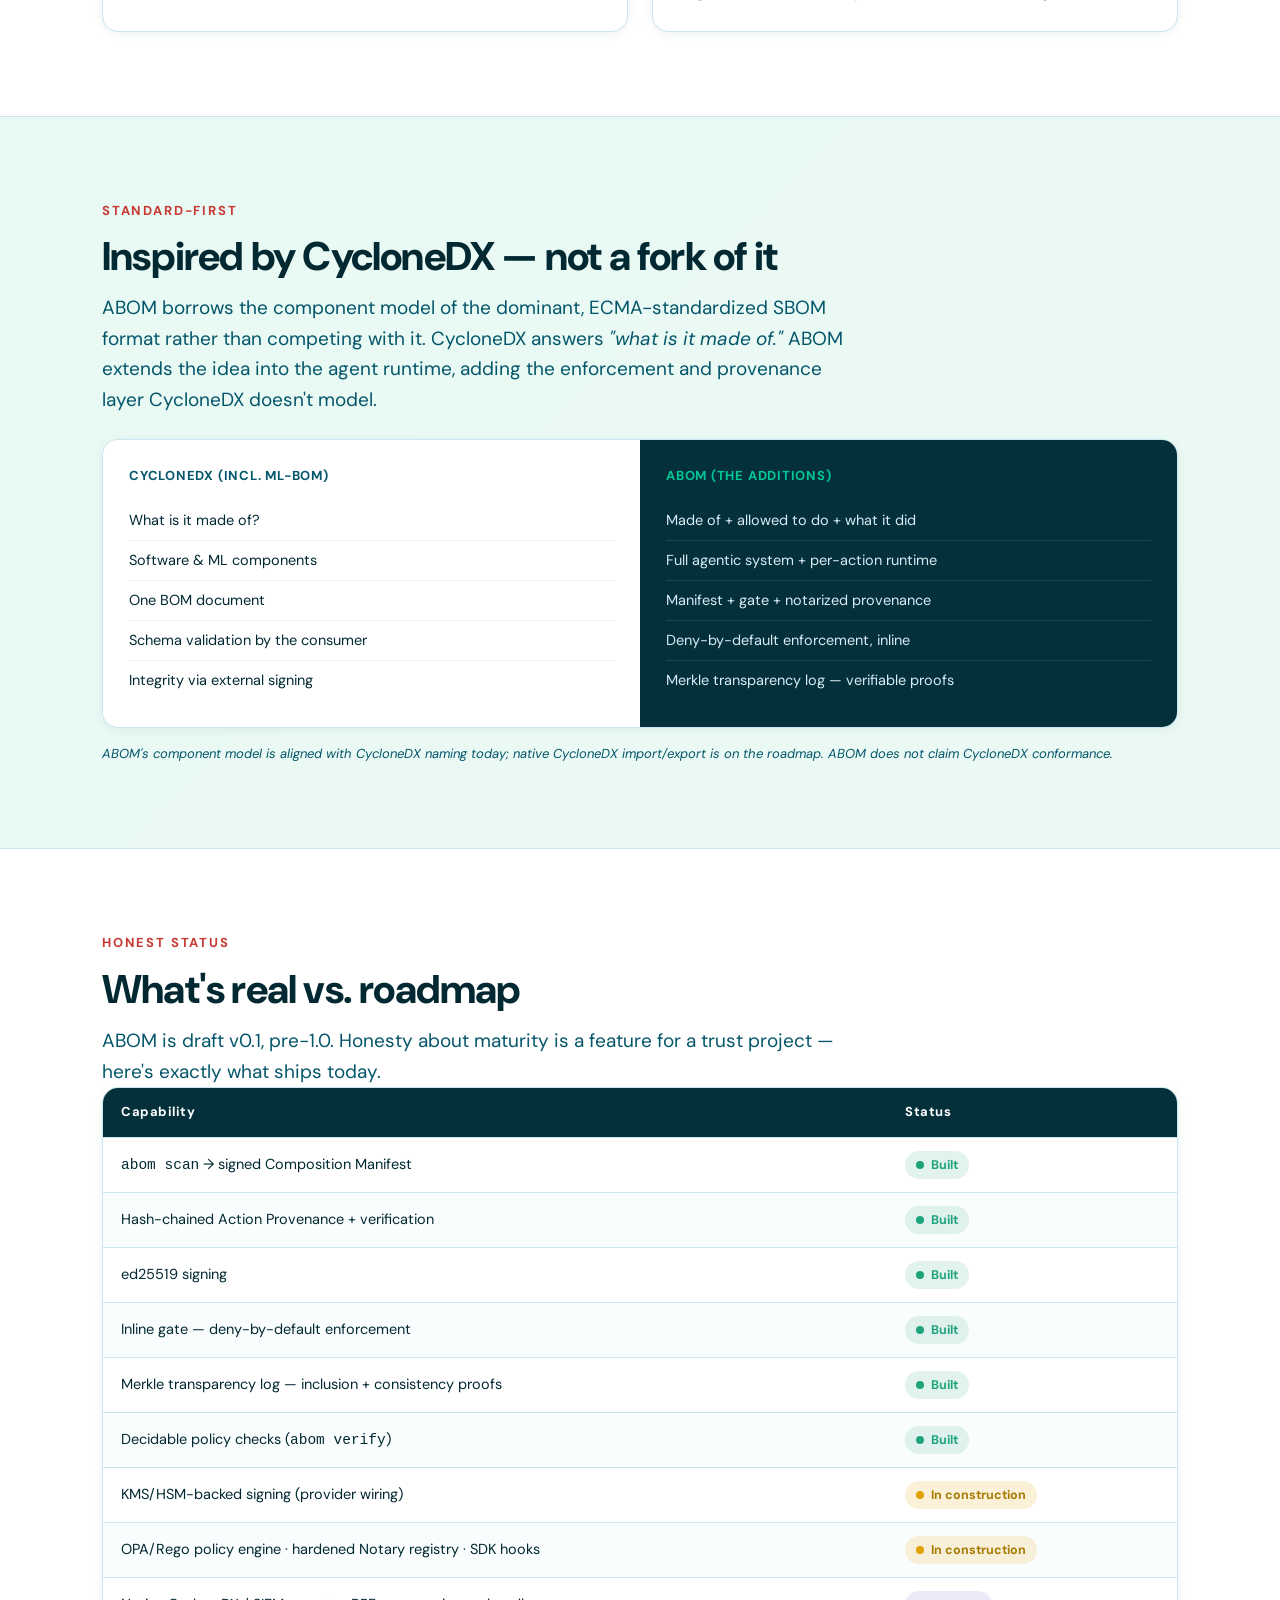
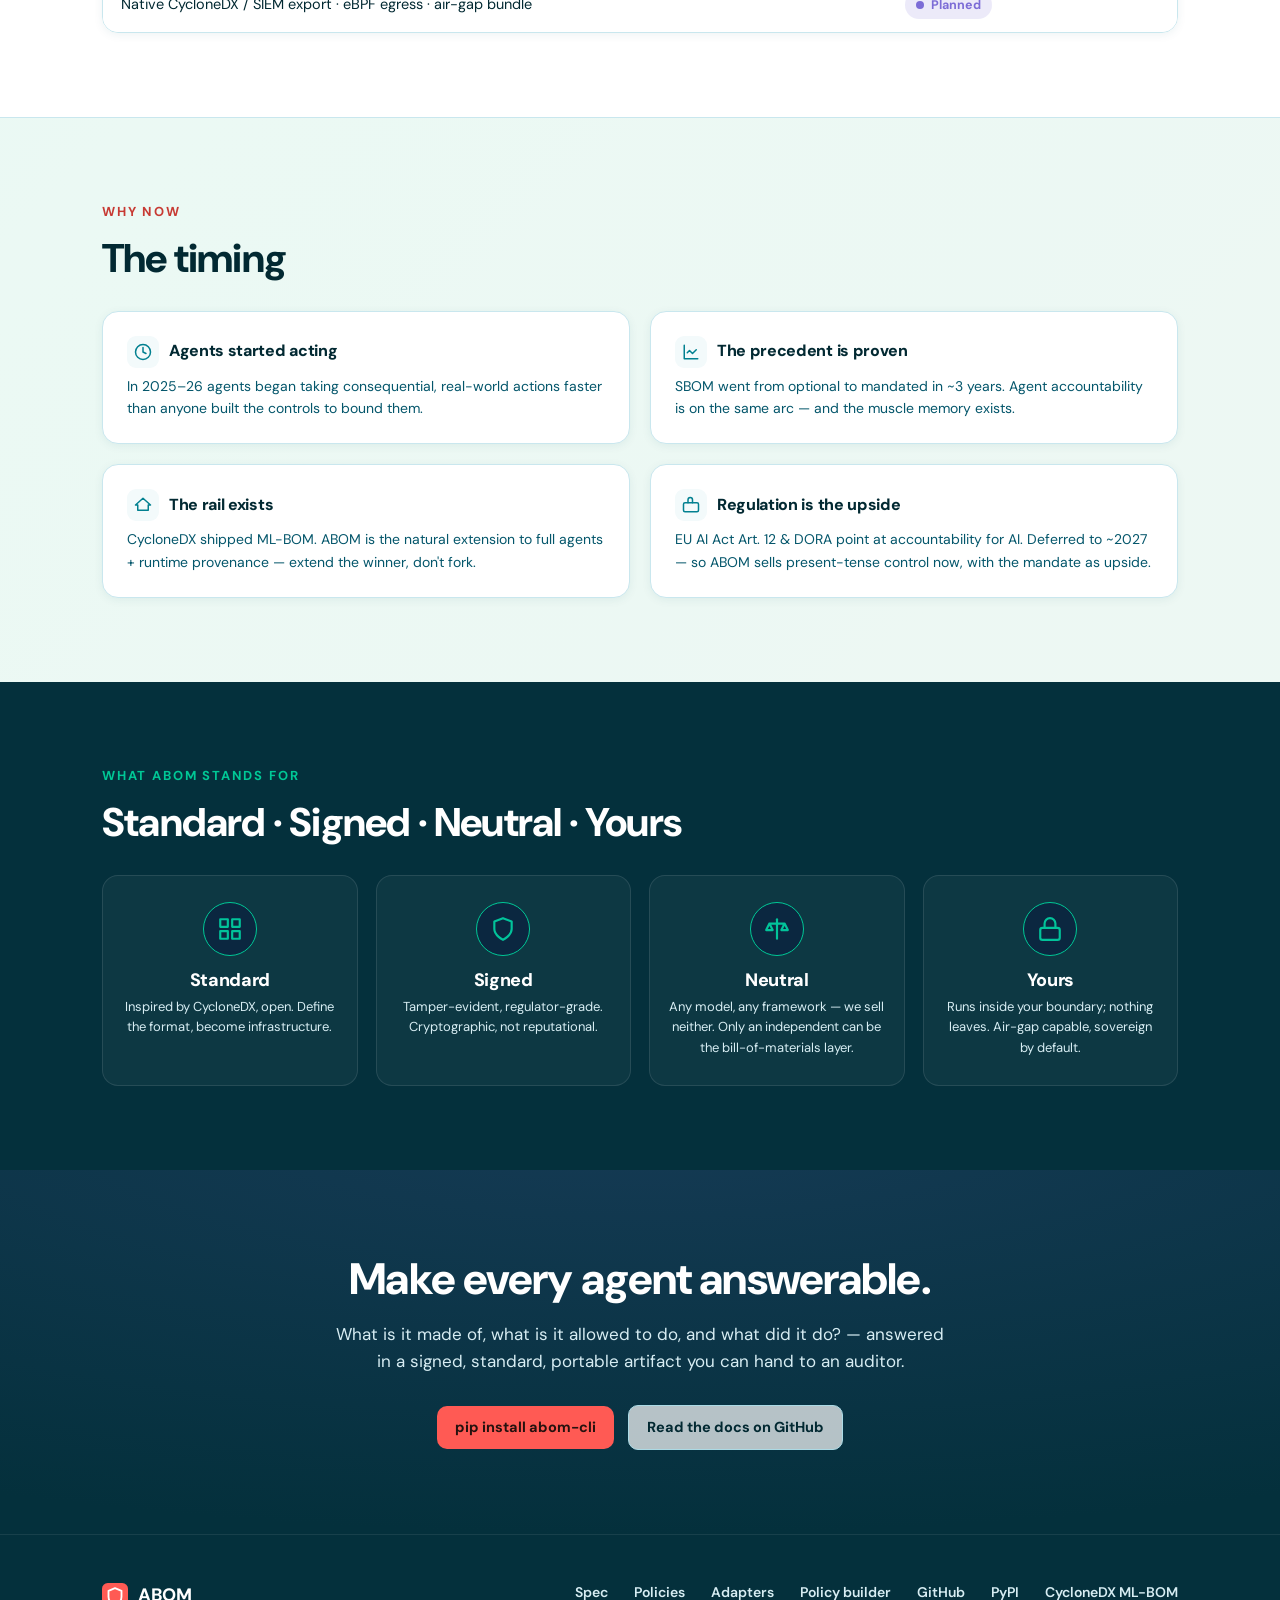
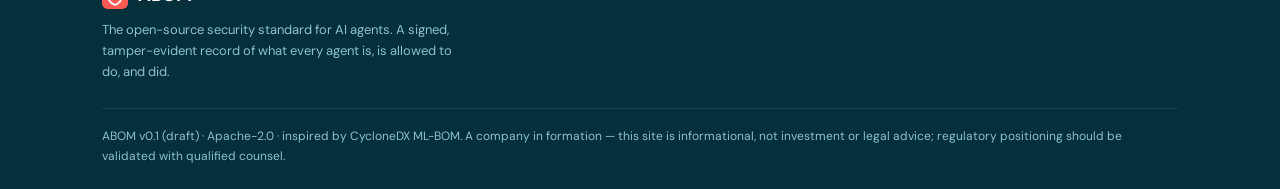
==== commit ef2833e1: "site: surface the v0.2 gateway across every page Home: the /authorize section gains the evidence-fir" ====
--- a/website/index.html
+++ b/website/index.html
@@ -325,6 +325,7 @@
         <ul>
           <li><b>Nothing to instrument.</b> The broker hooks the MCP loop at the tool-call step. A denied call never reaches the upstream server — structural, not cooperative.</li>
           <li><b>A receipt, not just a log.</b> Each verdict carries a Merkle inclusion proof + signed tree head — hand it to your buyer's security team.</li>
+          <li><b>Or evidence-first: the v0.2 gateway.</b> <span class="mono">abom gateway run</span> records every call as a signed, fsync'd provenance record — inspect-only by default, <span class="mono">--enforce</span> to block. See it in the <a href="get-started.html#gateway">quickstart</a>.</li>
           <li><b>Or call it directly.</b> Not on MCP? <span class="mono">POST /authorize</span> an action, get the same verdict + receipt.</li>
           <li><b>Free to start.</b> Self-host free forever; the neutral hosted endpoint is the paid tier, metered per key.</li>
         </ul>
@@ -512,7 +513,7 @@
         <rect x="320" y="380" width="12" height="12" rx="3" fill="#F4F8F9" stroke="#C9DAE0"/>
         <text x="338" y="386" text-anchor="start" dominant-baseline="central" font-size="12" fill="#5A7682">your agent stack</text>
       </svg>
-      <p class="diagram-cap">New in the v0.2 draft: <span class="mono">abom gateway</span> — the same choke point, driven by a declarative policy file, emitting one ed25519-signed Action Provenance Record per tool call, written to the append-only chain <b>before</b> the call is forwarded. Even the denial is evidence.</p>
+      <p class="diagram-cap">The v0.2 <span class="mono">abom gateway</span> — the same choke point, driven by a declarative policy file (with an org-wide floor no template can weaken), emitting one ed25519-signed Action Provenance Record per tool call, written to the append-only chain <b>before</b> the call is forwarded, and a linked outcome record after it returns. Inspect-only by default: a violation is recorded as <span class="mono">would_deny</span> and forwarded; <span class="mono">--enforce</span> blocks. Even the denial is evidence.</p>
     </div>
   </div>
 </section>
@@ -678,9 +679,9 @@
       </div>
       <div class="step">
         <div class="n">2</div>
-        <span class="verb">the gate</span>
-        <h3>Gate</h3>
-        <p>Enforce that manifest at the tool boundary. Every action is ALLOW or DENY <b>before execution</b>, deny-by-default.</p>
+        <span class="verb">the gateway</span>
+        <h3>Attest</h3>
+        <p>Route tool calls through the gateway: every call becomes a <b>signed record before execution</b> — <span class="mono">would_deny</span> as evidence by default, hard ALLOW/DENY with <span class="mono">--enforce</span>.</p>
       </div>
       <div class="step">
         <div class="n">3</div>
@@ -732,7 +733,7 @@
         <span class="label">What the agent did</span>
         <h3>Action Provenance Record</h3>
         <div class="it">The flight recorder · per consequential action</div>
-        <p>One hash-chained record per action: the decision, model calls, tools invoked, data touched (with classification + egress flag), policy decisions and approvals — linked back to the manifest by hash. Any edit, insertion, deletion or reorder breaks the chain at a known point.</p>
+        <p>One hash-chained record per action — and in v0.2, <b>every record is individually ed25519-signed</b>: the decision (allow / deny / <span class="mono">would_deny</span>), policy and floor hashes, guardrail verdicts (<span class="mono">detectors[]</span>), salted-HMAC argument commitments instead of payloads, and a linked outcome record per forwarded call. Any edit, insertion, deletion or reorder breaks the chain at a known point; even degradations and refused policies enter the chain as signed events.</p>
       </div>
     </div>
   </div>
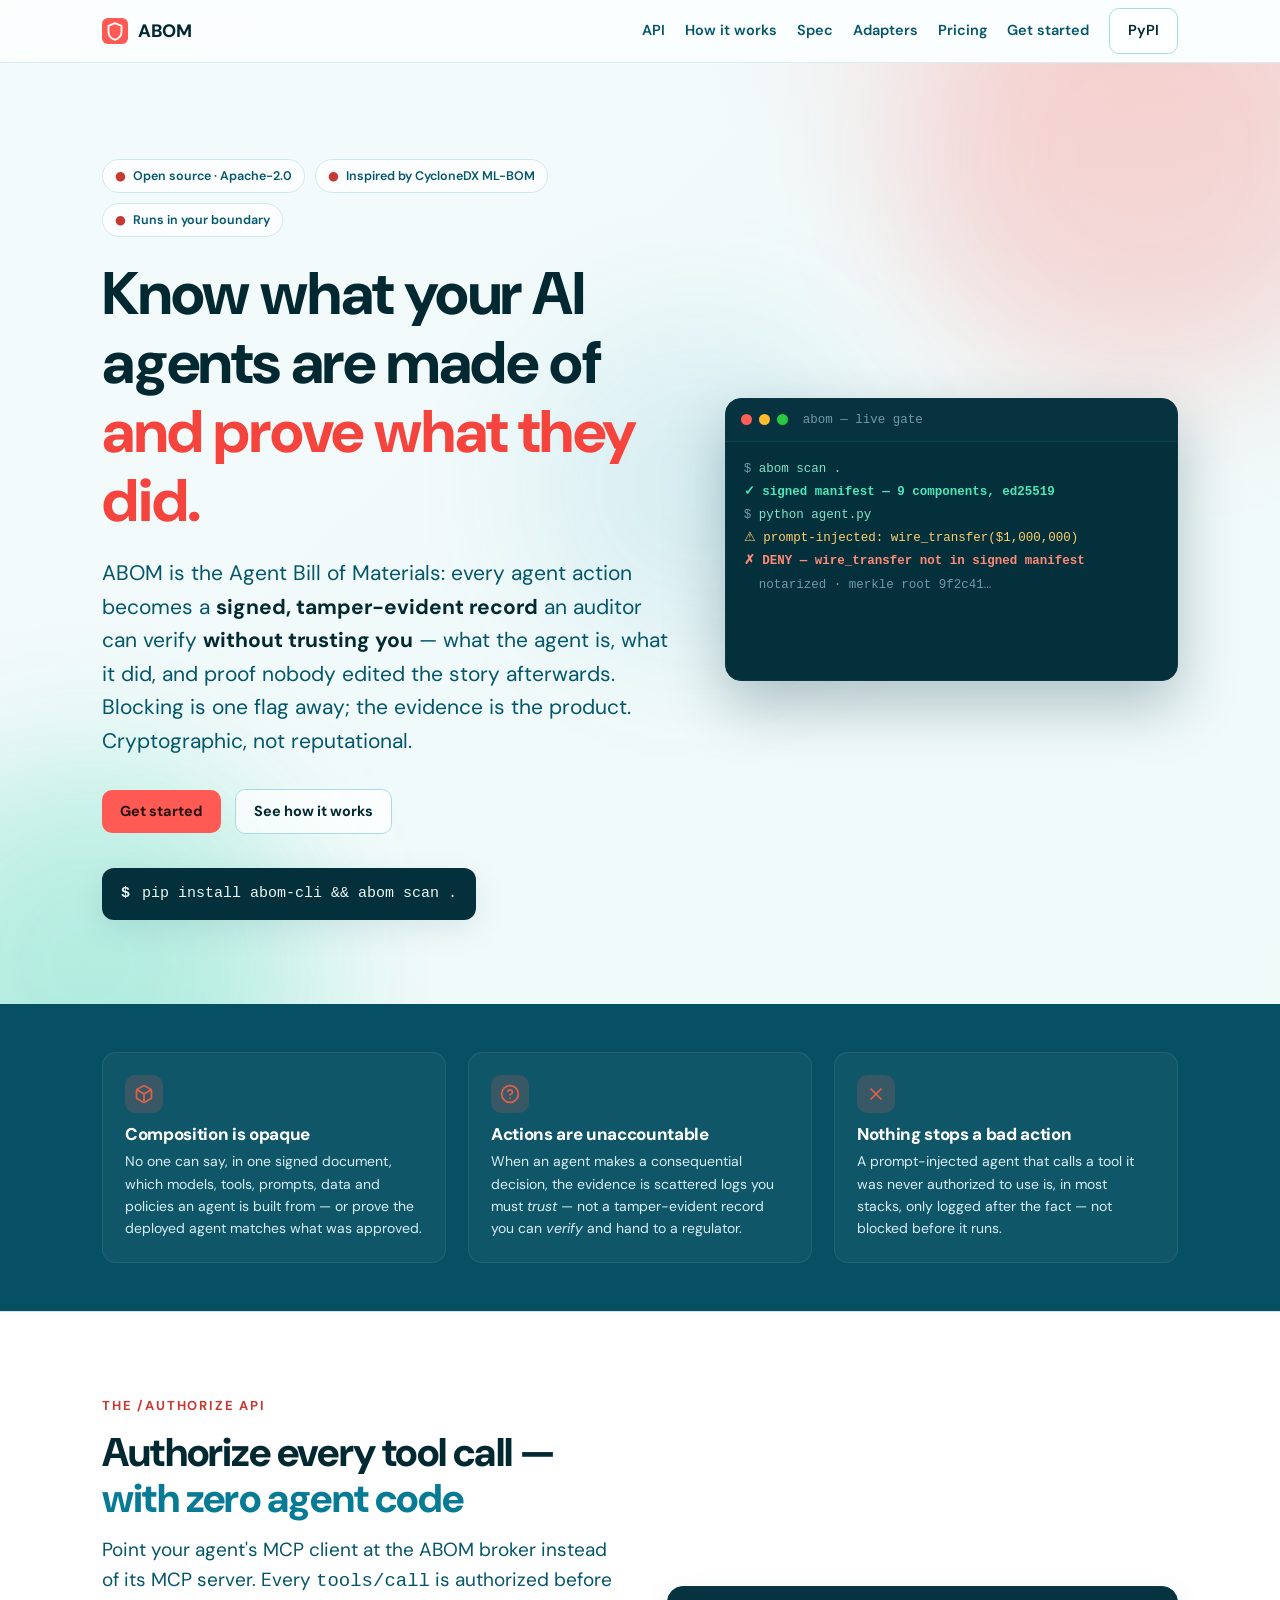
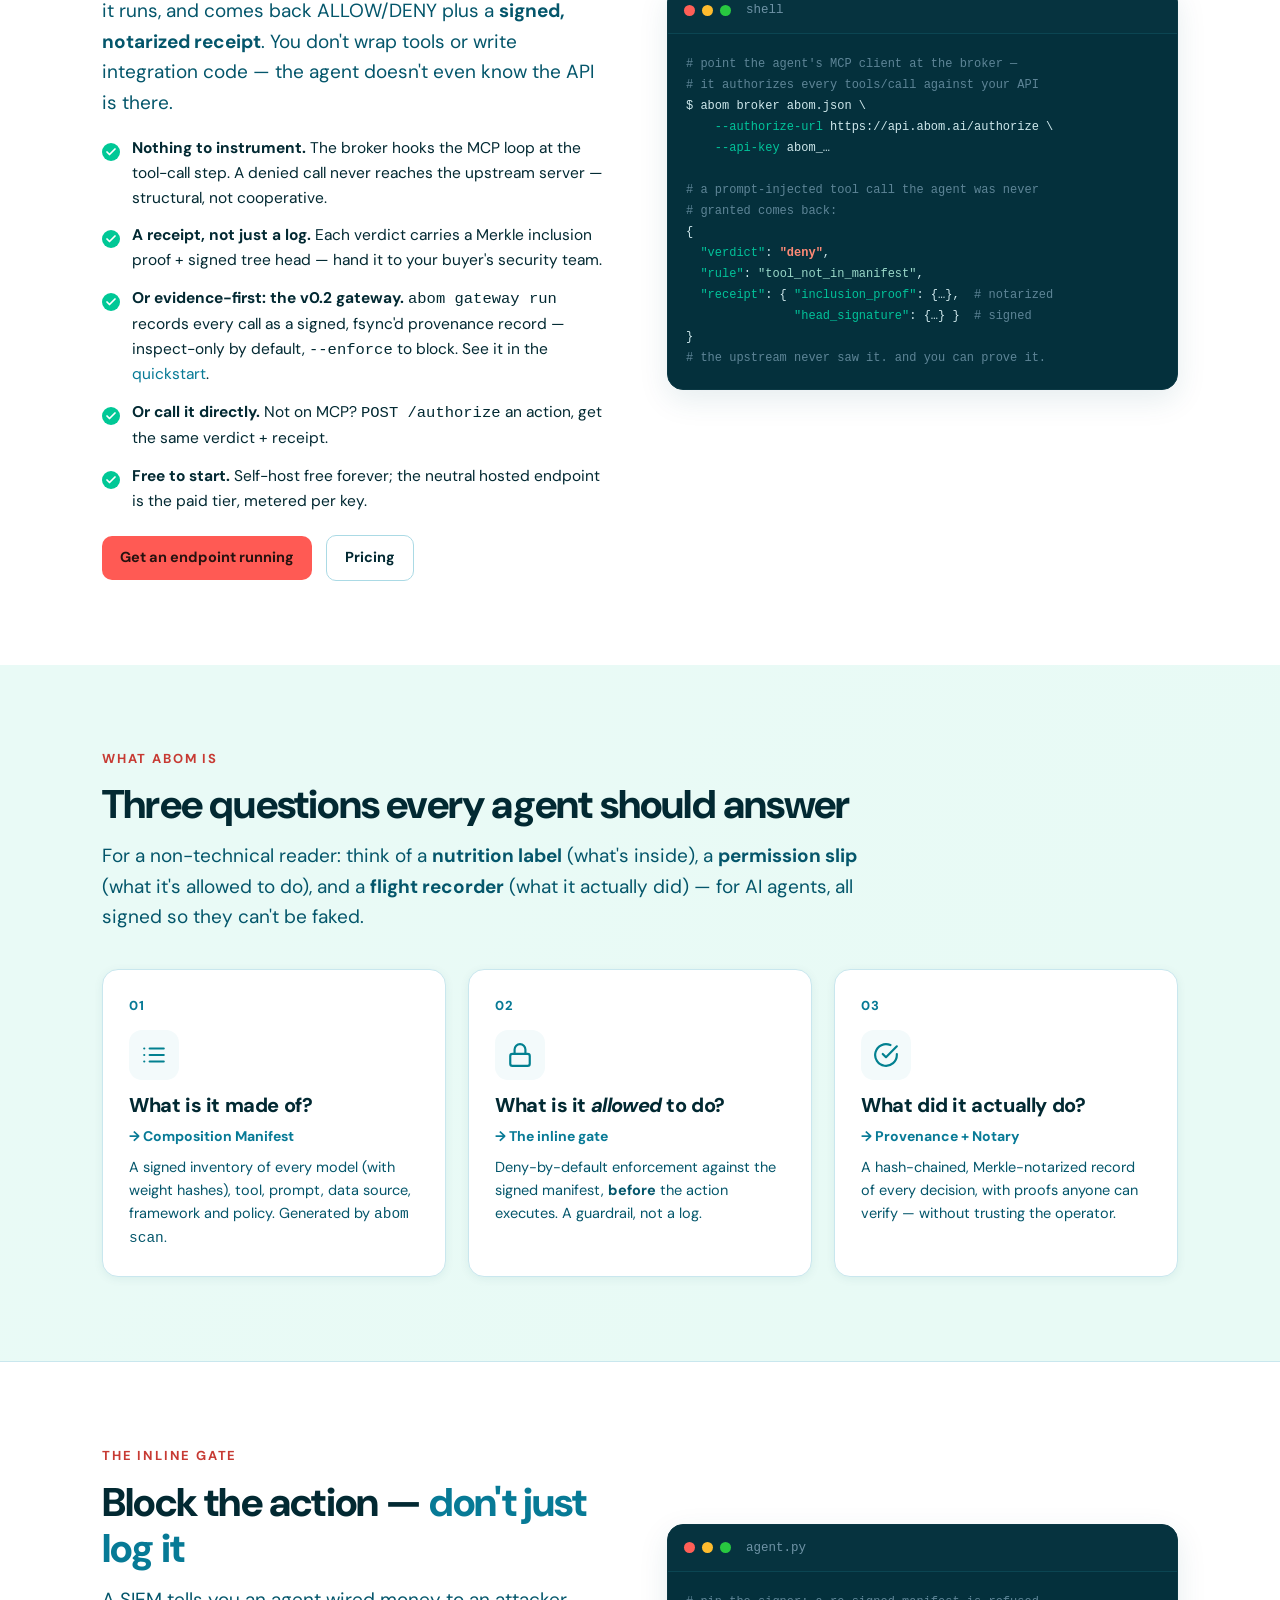
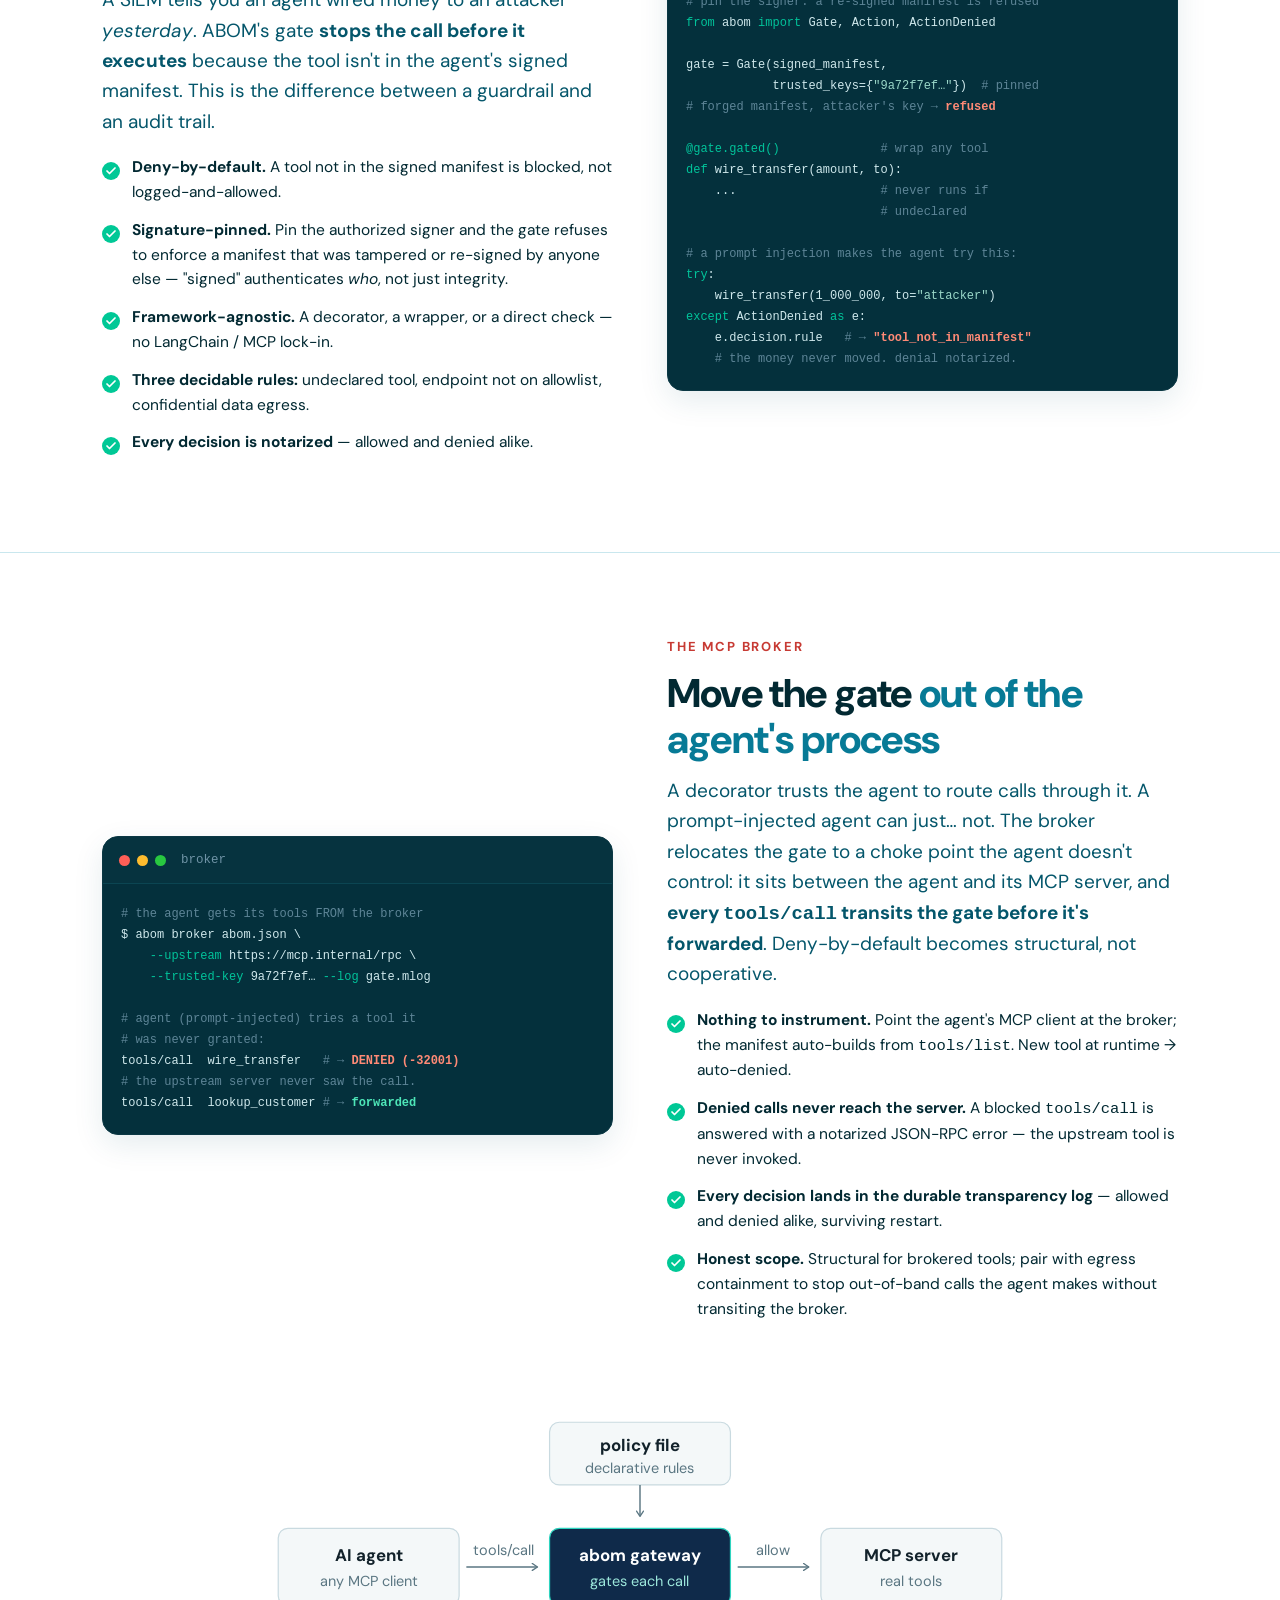
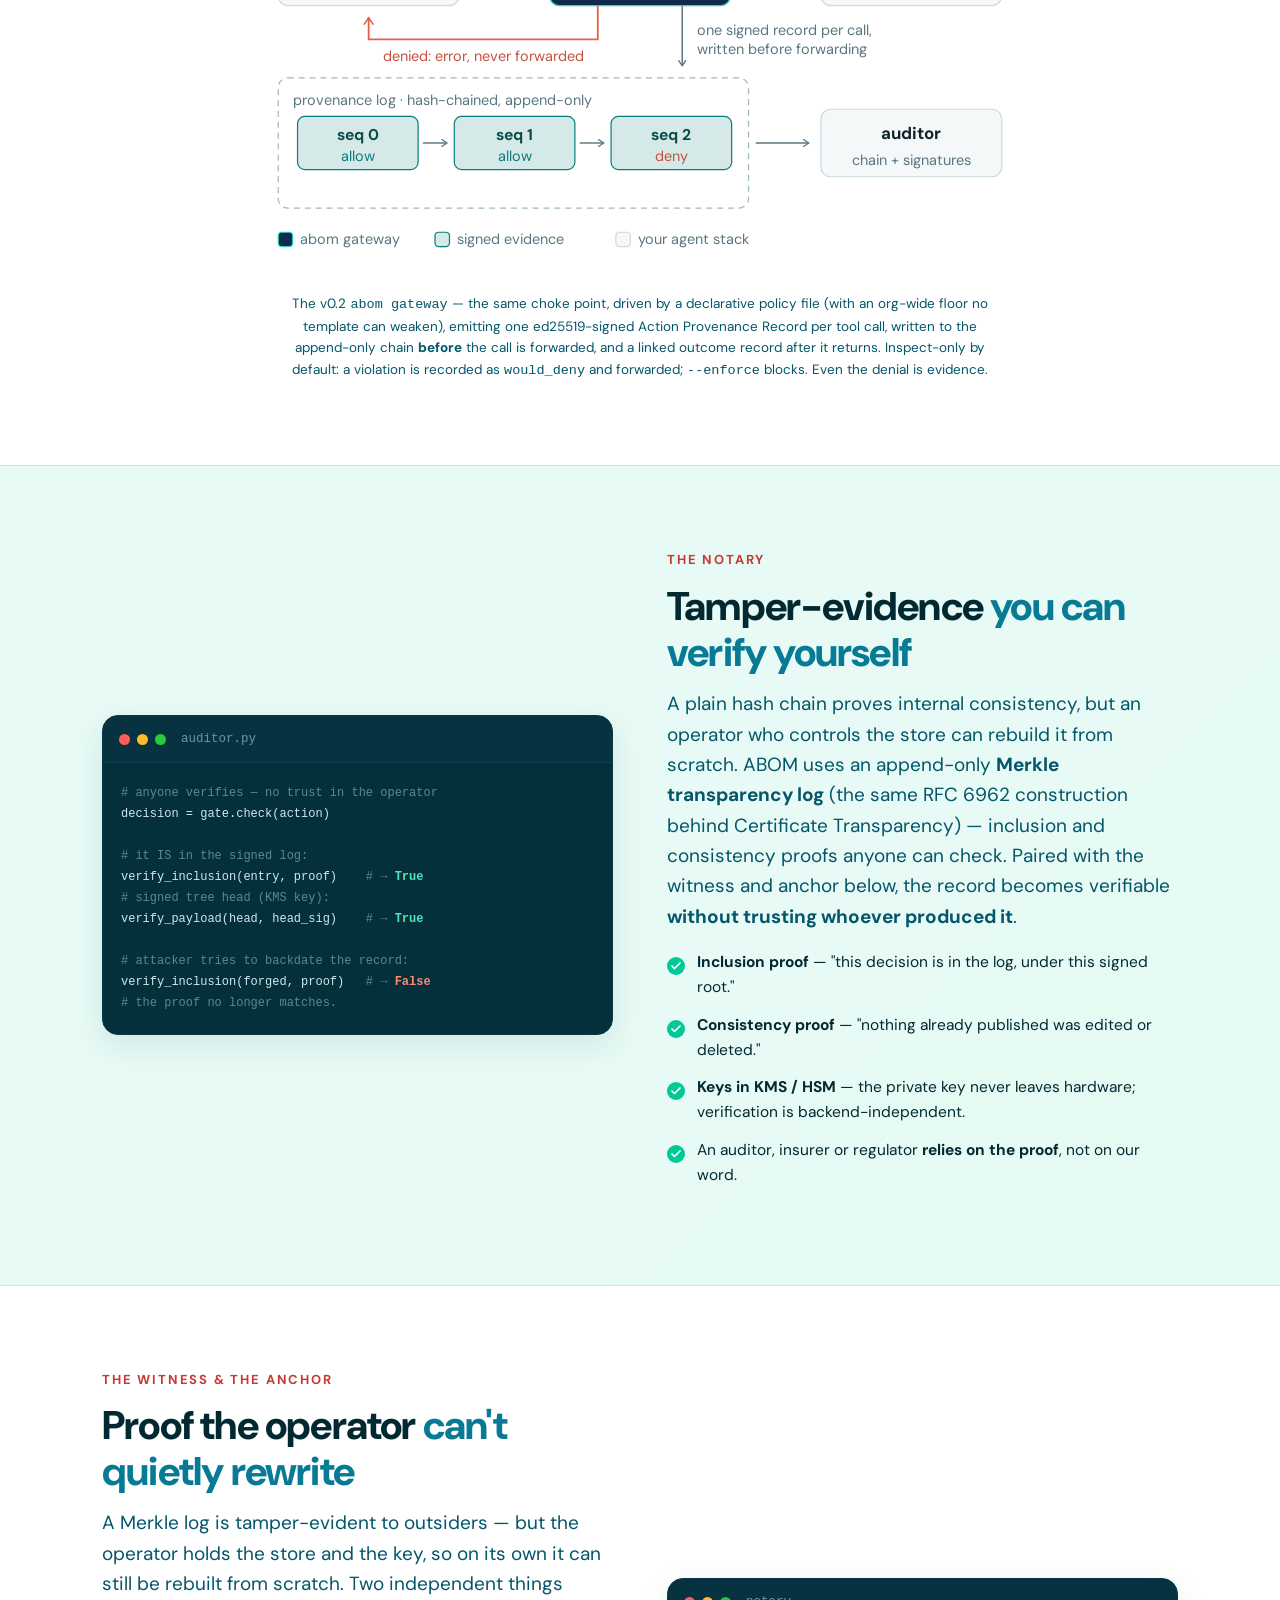
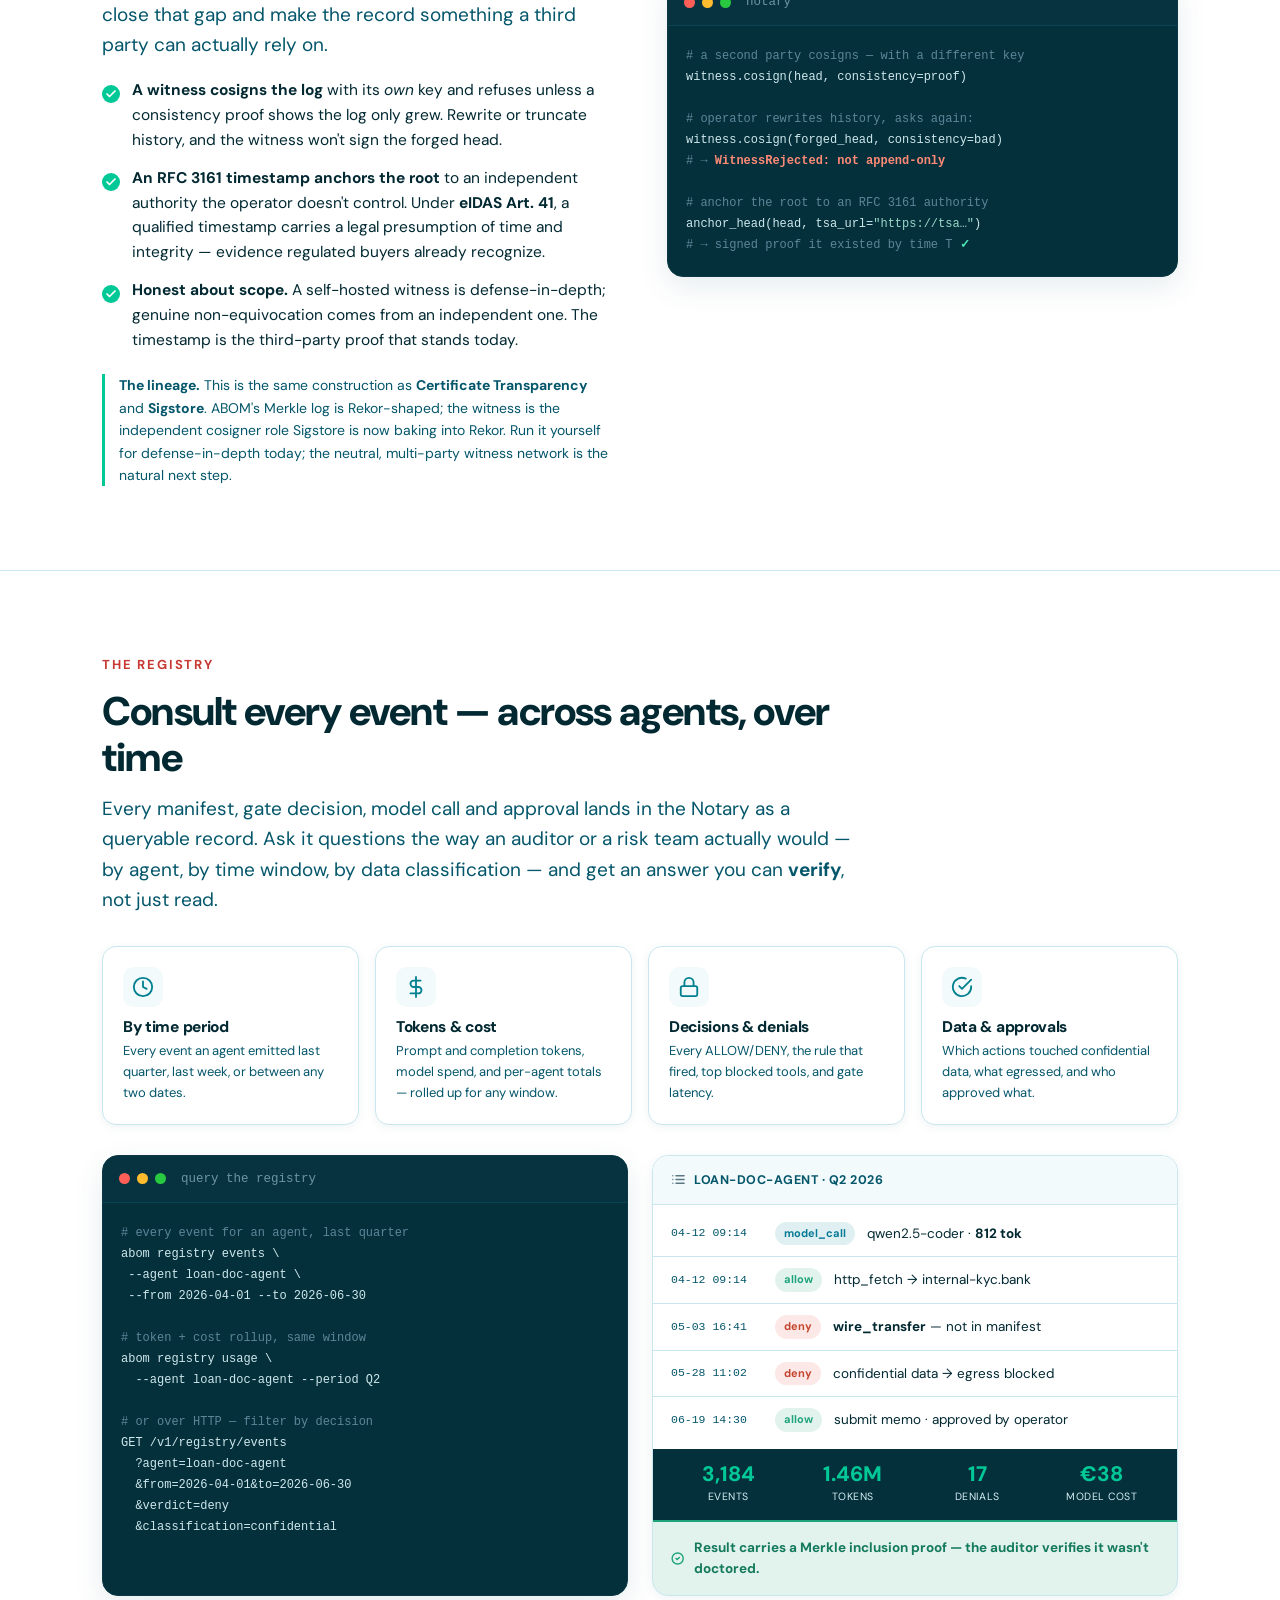
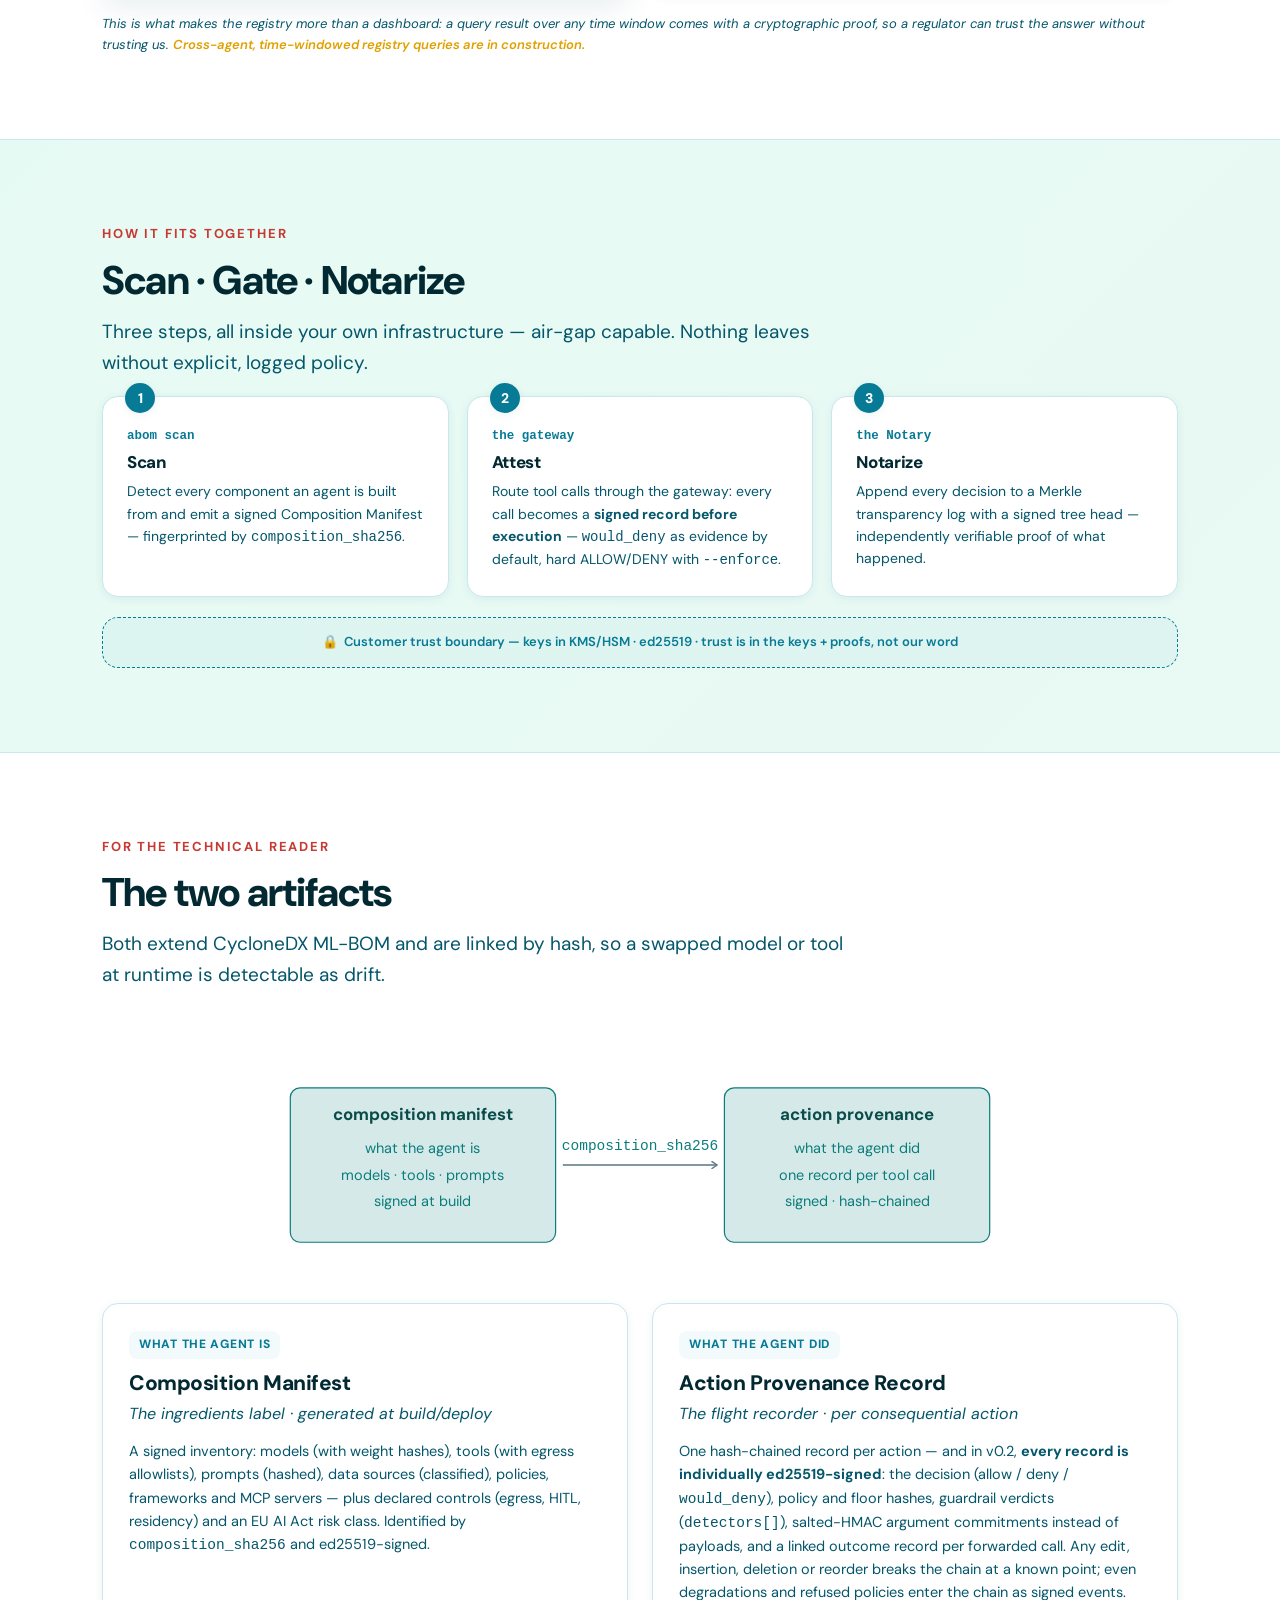
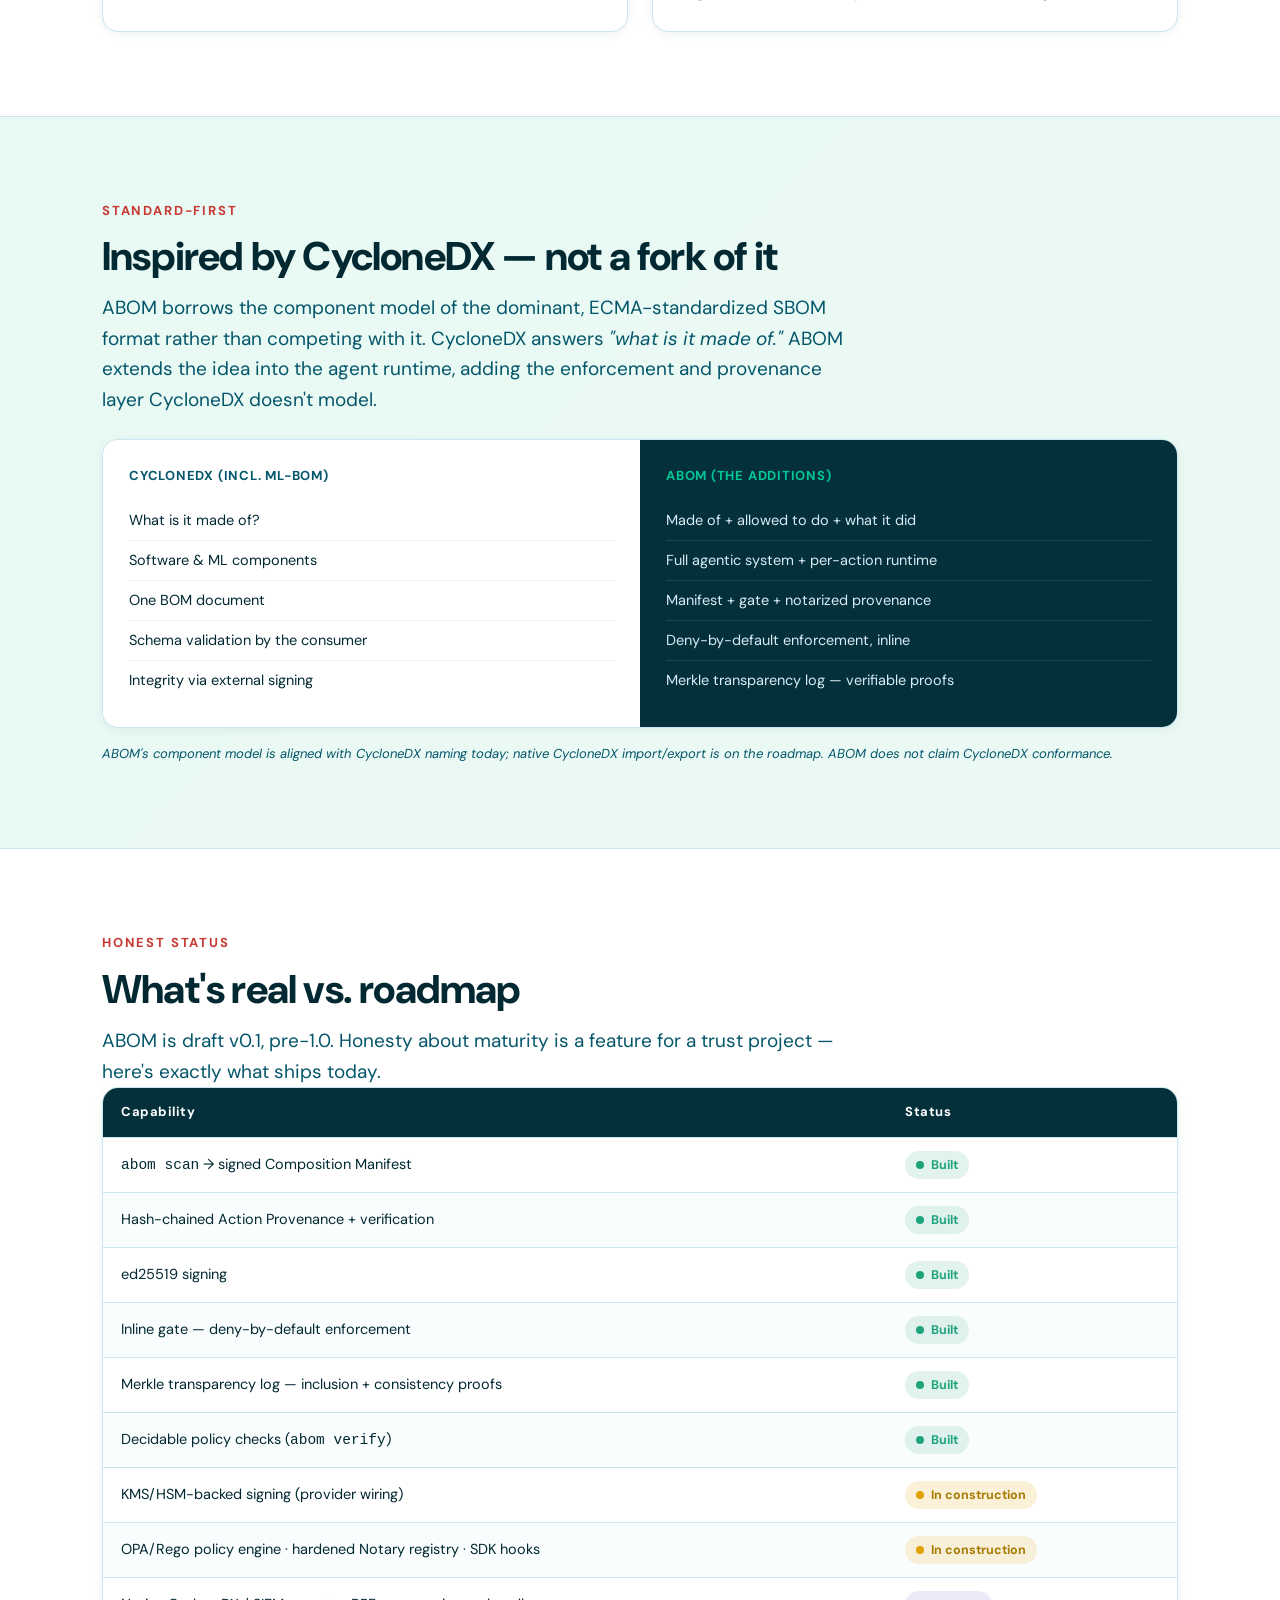
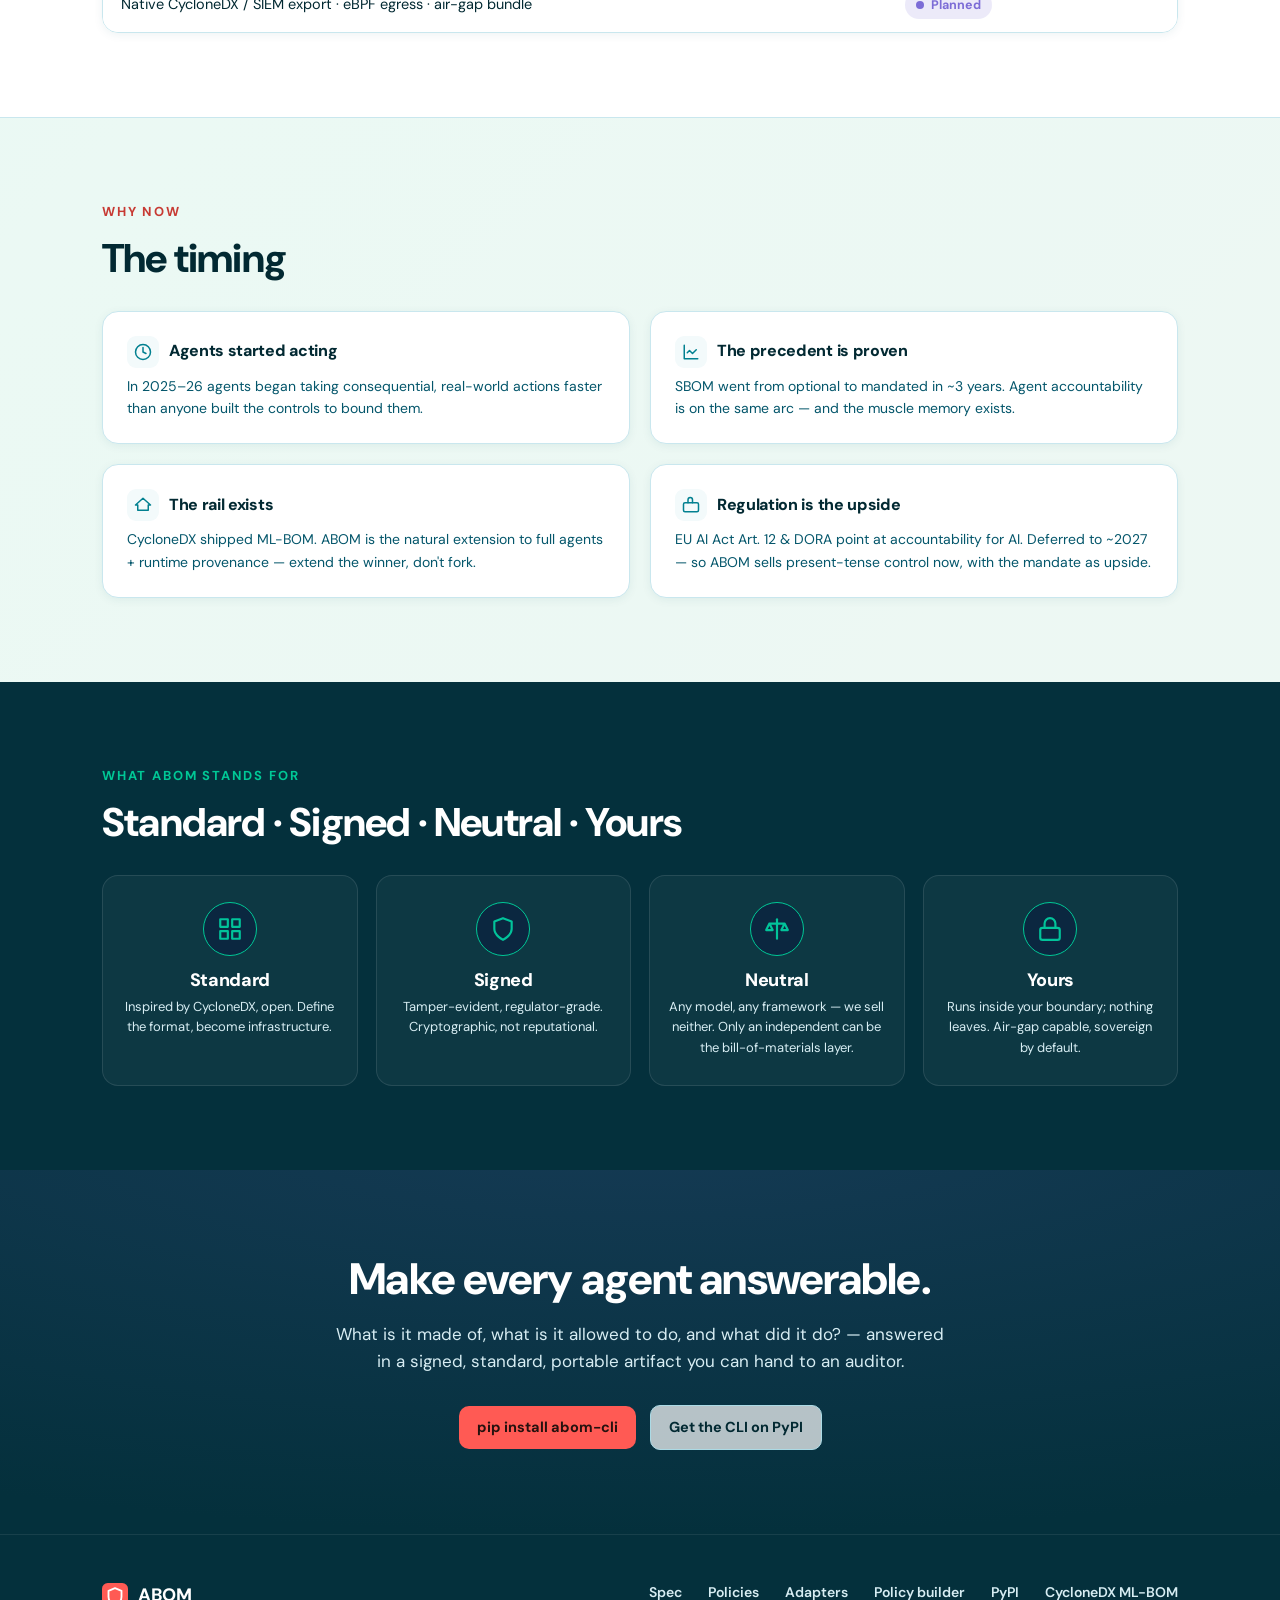
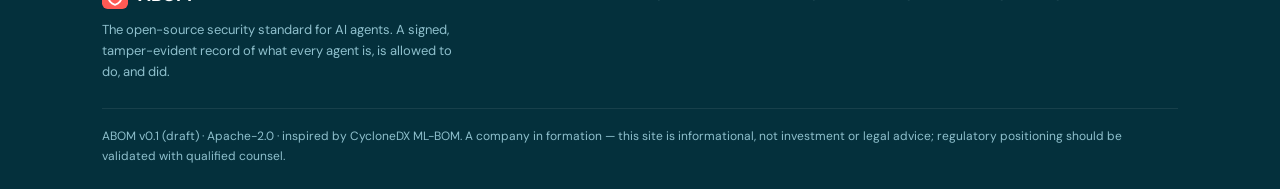
==== commit b6e33e35: "site: no page links into the private repo — every destination resolves The packaging review's princi" ====
--- a/website/index.html
+++ b/website/index.html
@@ -257,7 +257,7 @@
       <a href="adapters.html">Adapters</a>
       <a href="pricing.html">Pricing</a>
       <a href="get-started.html">Get started</a>
-      <a class="btn ghost" href="https://github.com/josephassiga/abom-dev">GitHub</a>
+      <a class="btn ghost" href="https://pypi.org/project/abom-cli/">PyPI</a>
     </div>
   </div>
 </nav>
@@ -839,7 +839,7 @@
     <p>What is it made of, what is it allowed to do, and what did it do? — answered in a signed, standard, portable artifact you can hand to an auditor.</p>
     <div class="cta-row">
       <a class="btn" href="https://pypi.org/project/abom-cli/">pip install abom-cli</a>
-      <a class="btn ghost" href="https://github.com/josephassiga/abom-dev">Read the docs on GitHub</a>
+      <a class="btn ghost" href="https://pypi.org/project/abom-cli/">Get the CLI on PyPI</a>
     </div>
   </div>
 </section>
@@ -859,7 +859,6 @@
       <a href="policies.html">Policies</a>
       <a href="adapters.html">Adapters</a>
       <a href="policy-builder.html">Policy builder</a>
-      <a href="https://github.com/josephassiga/abom-dev">GitHub</a>
       <a href="https://pypi.org/project/abom-cli/">PyPI</a>
       <a href="https://cyclonedx.org/capabilities/mlbom/">CycloneDX ML-BOM</a>
     </div>
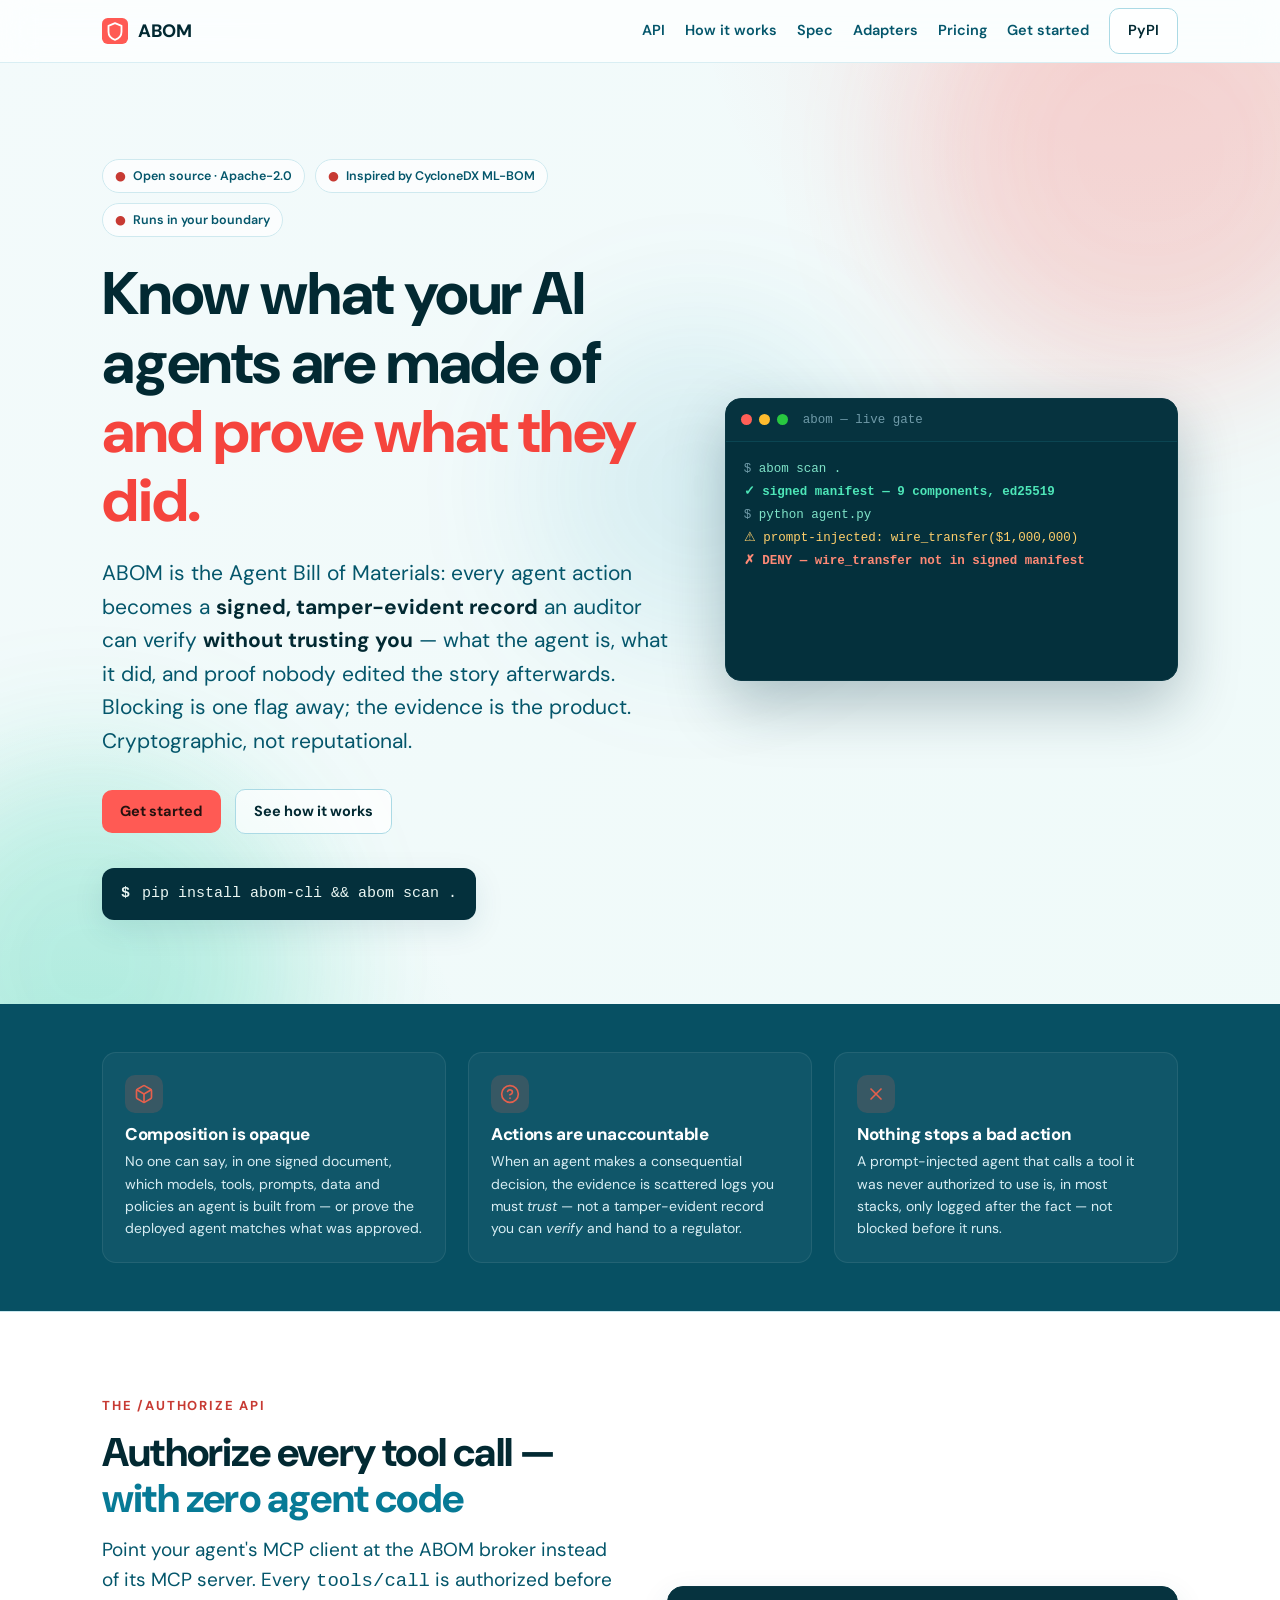
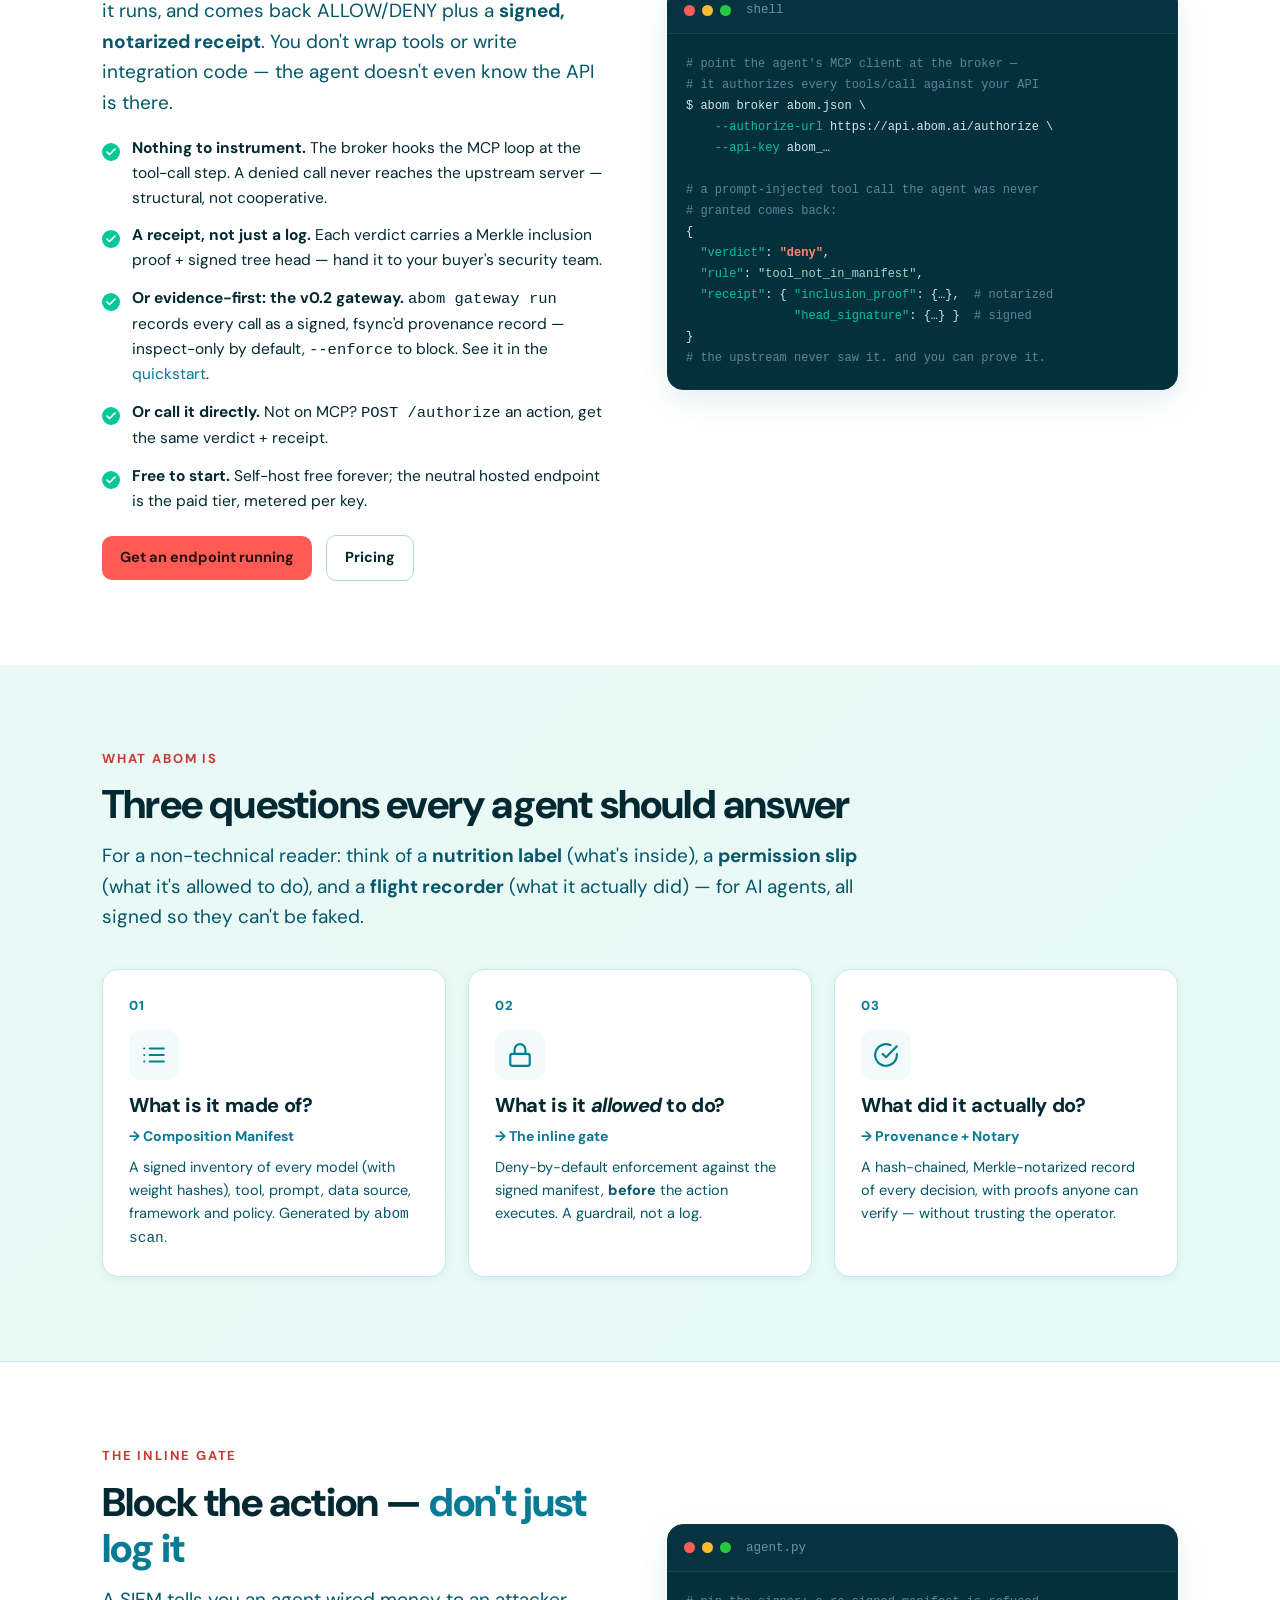
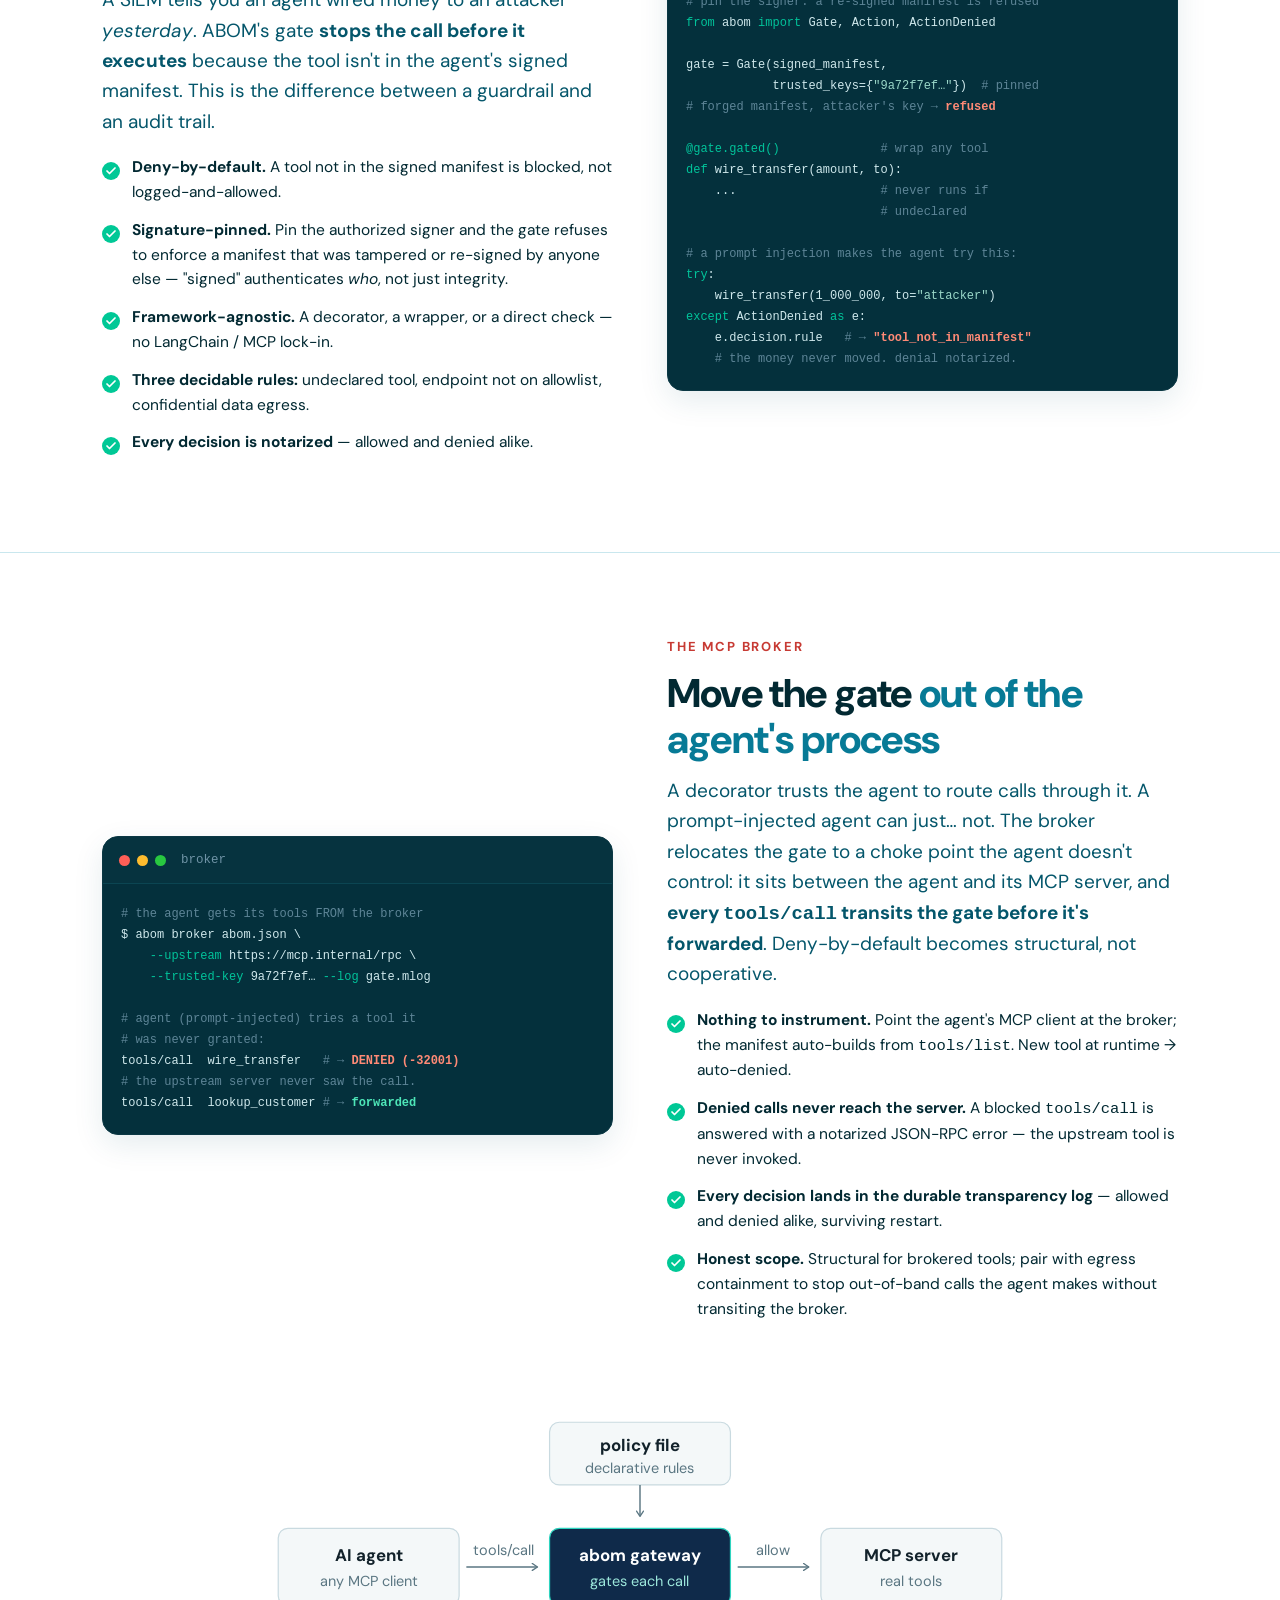
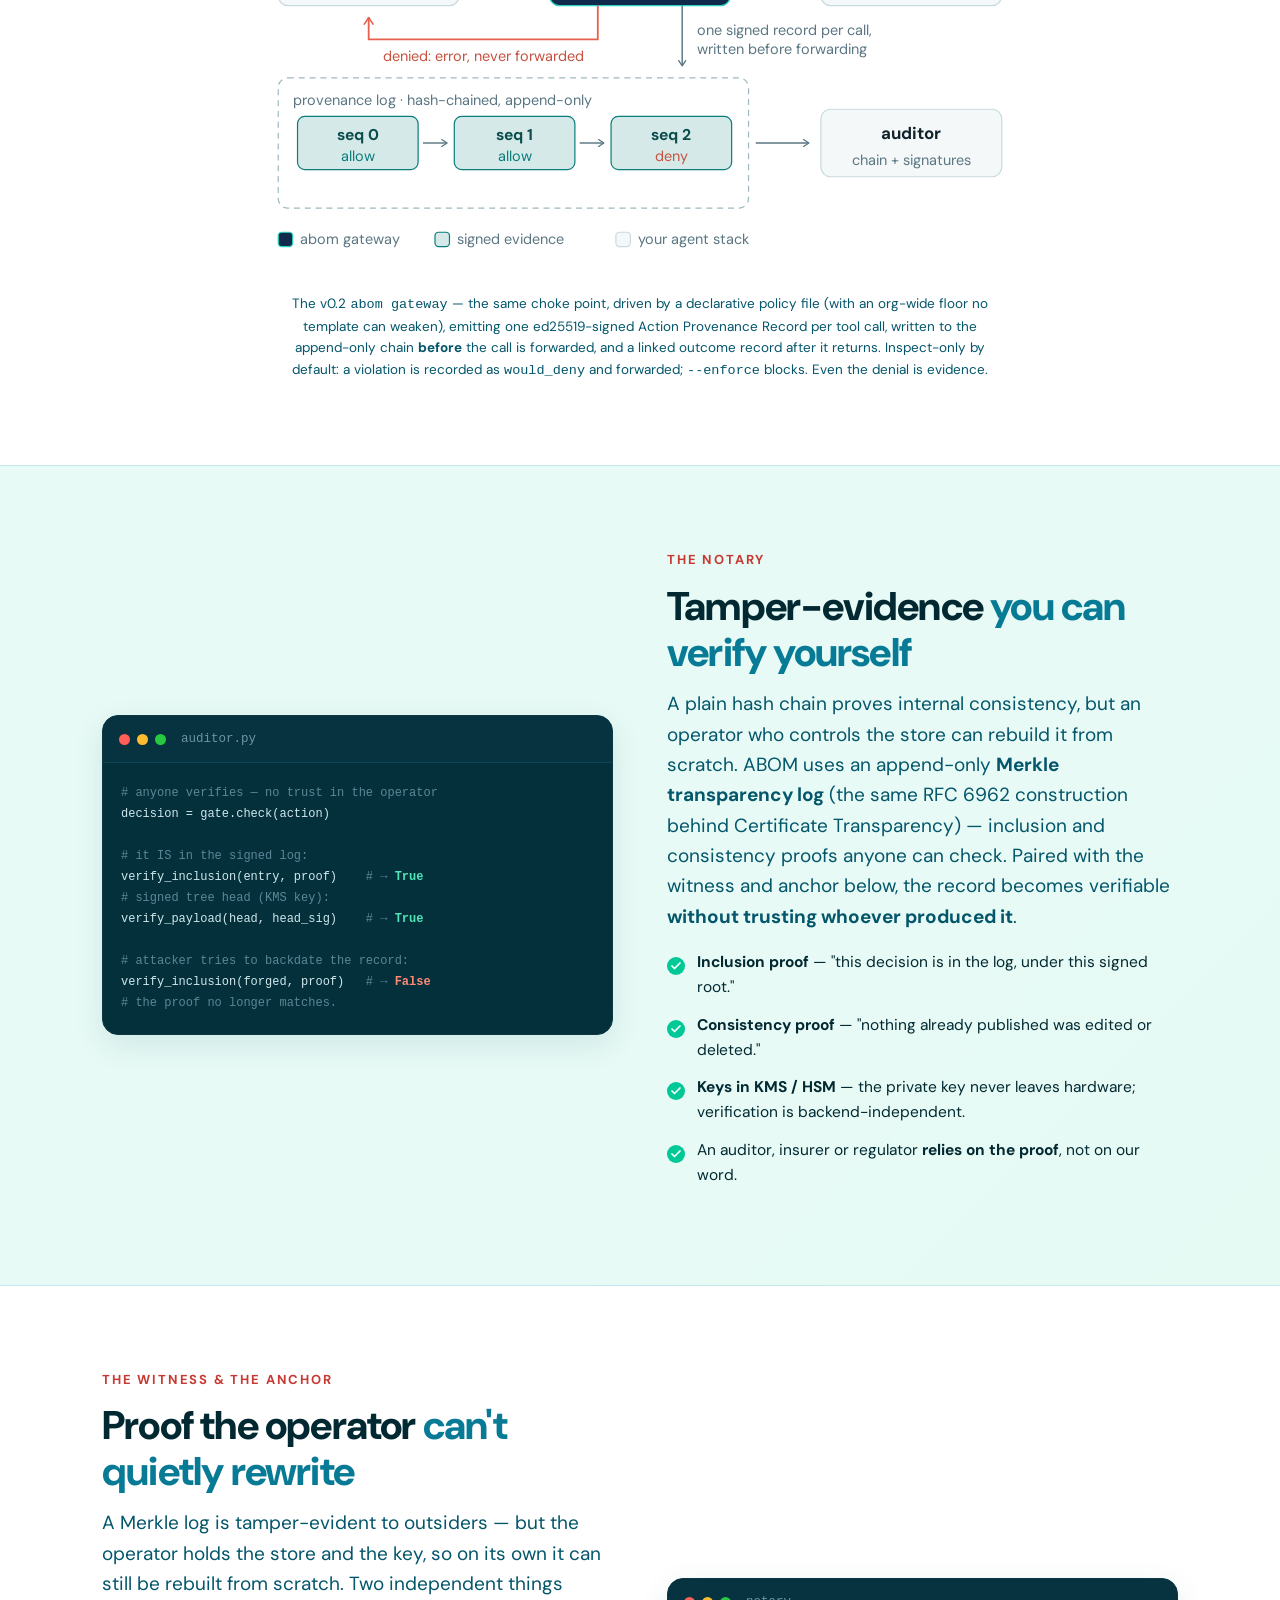
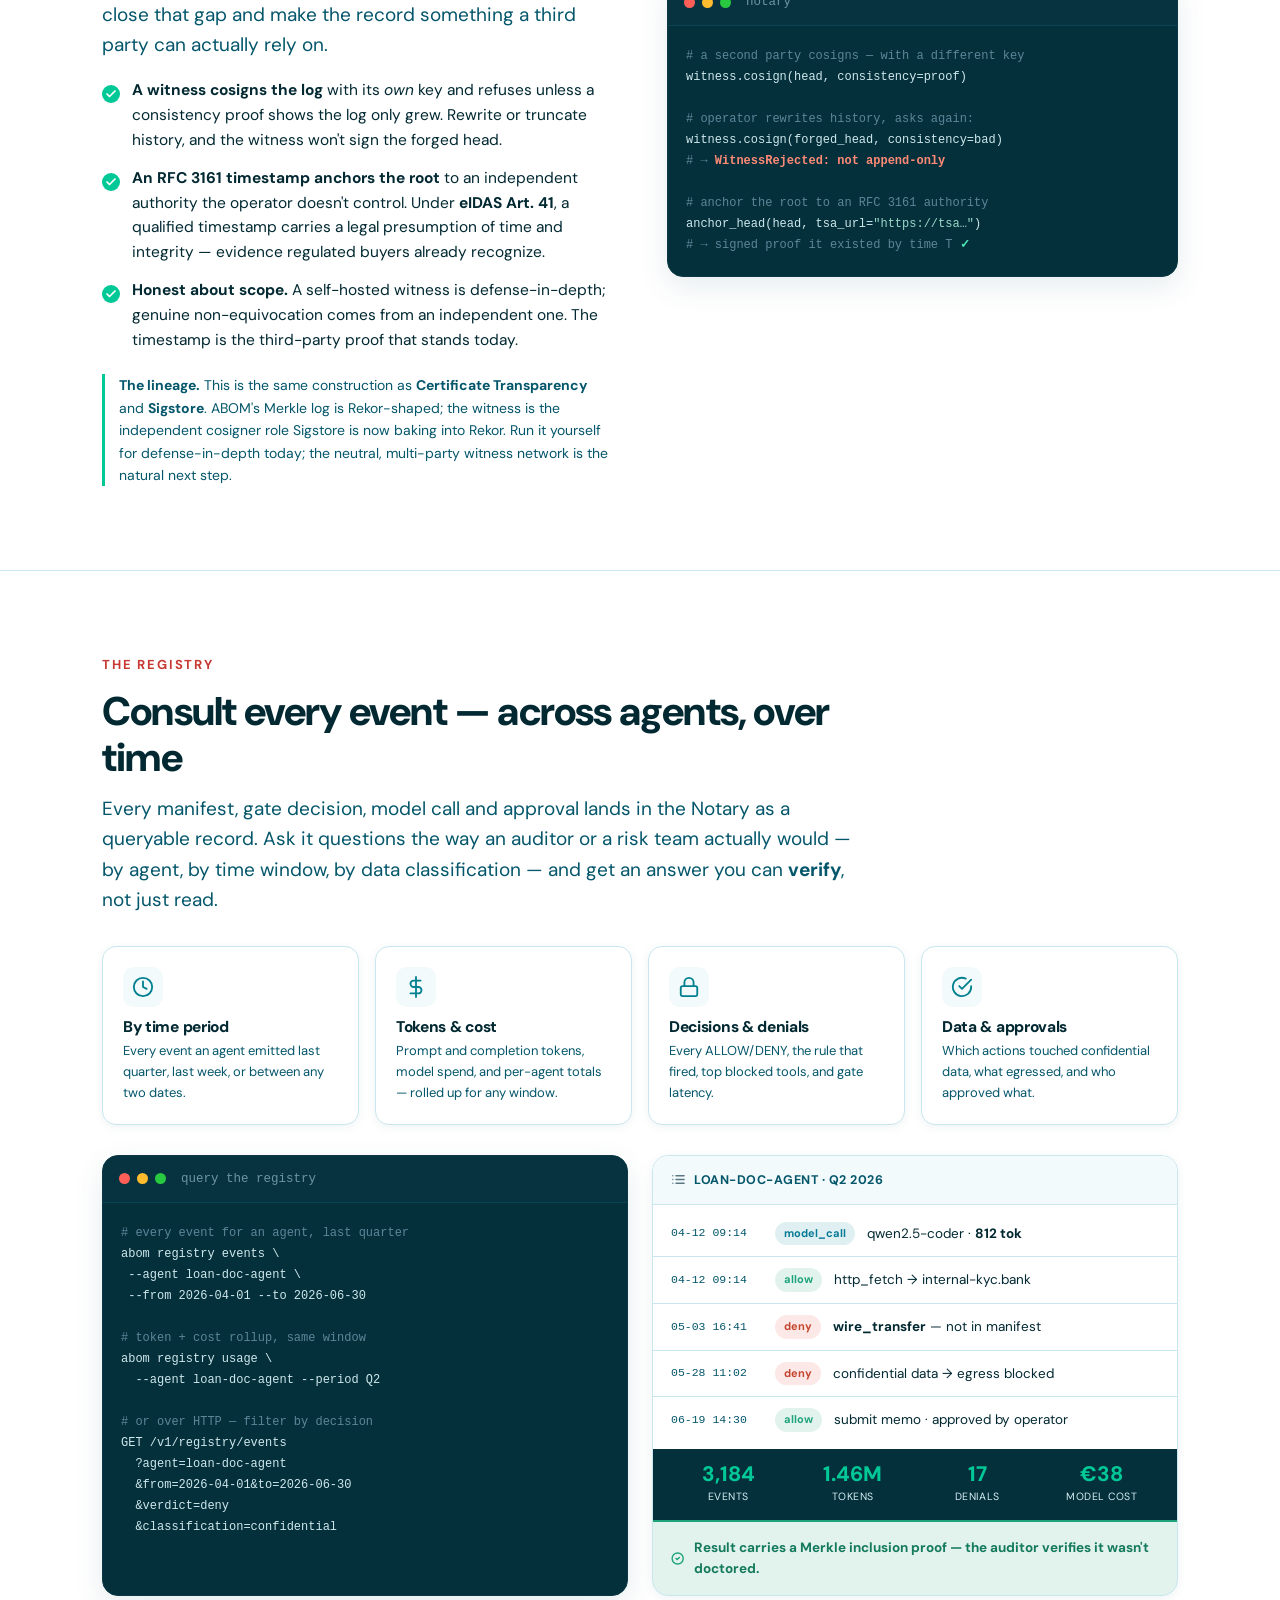
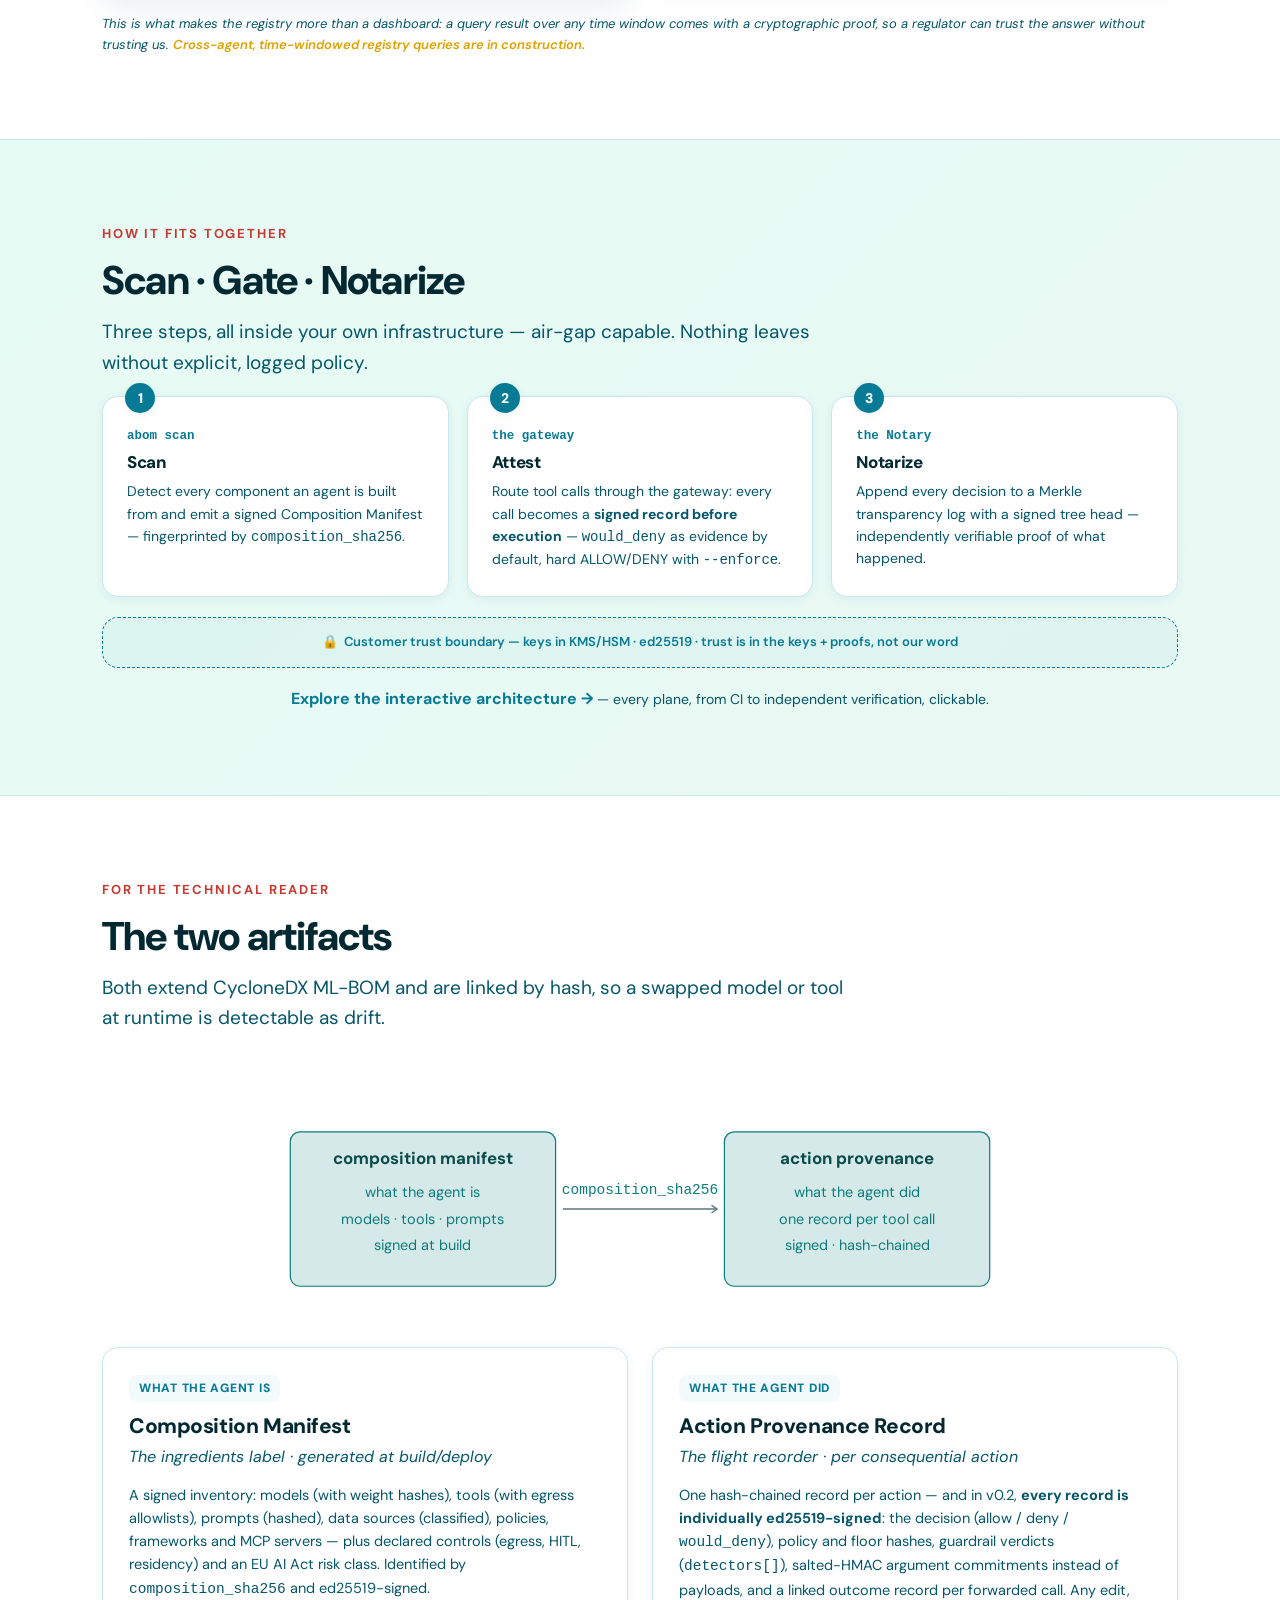
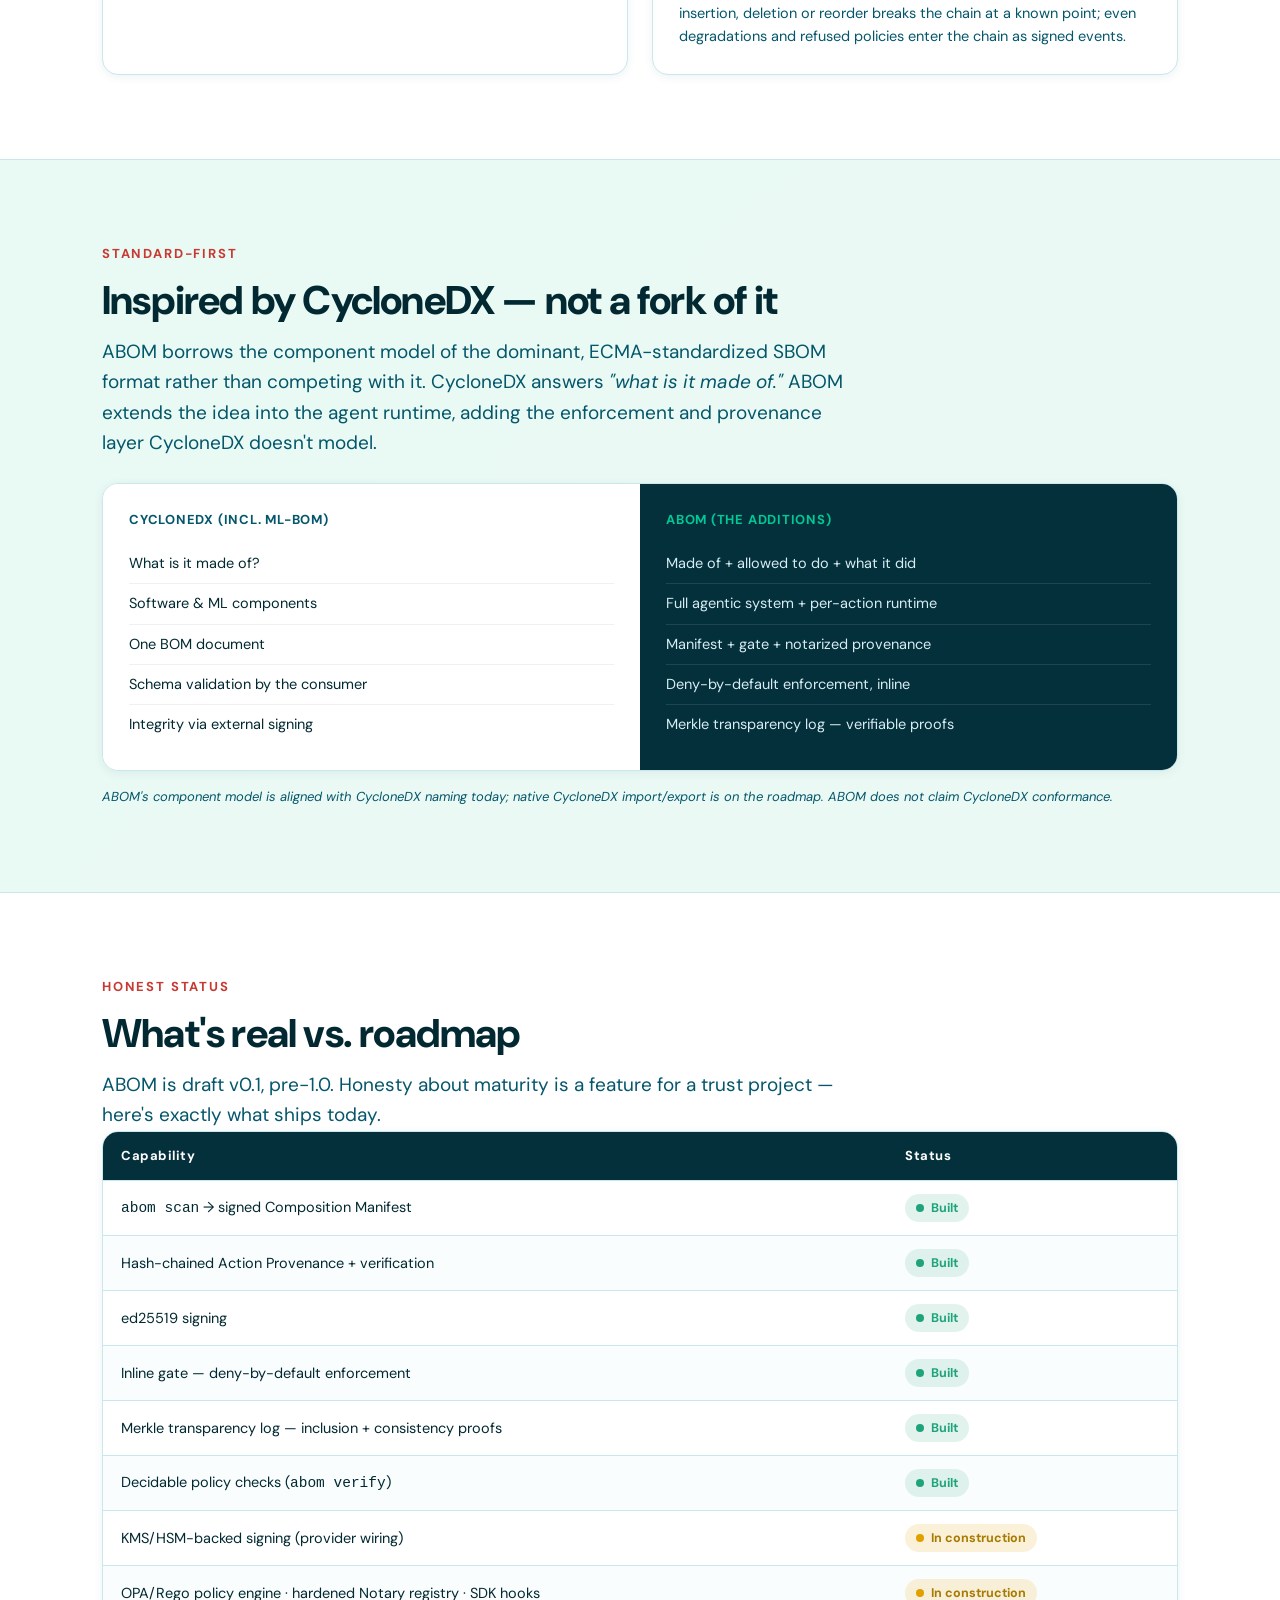
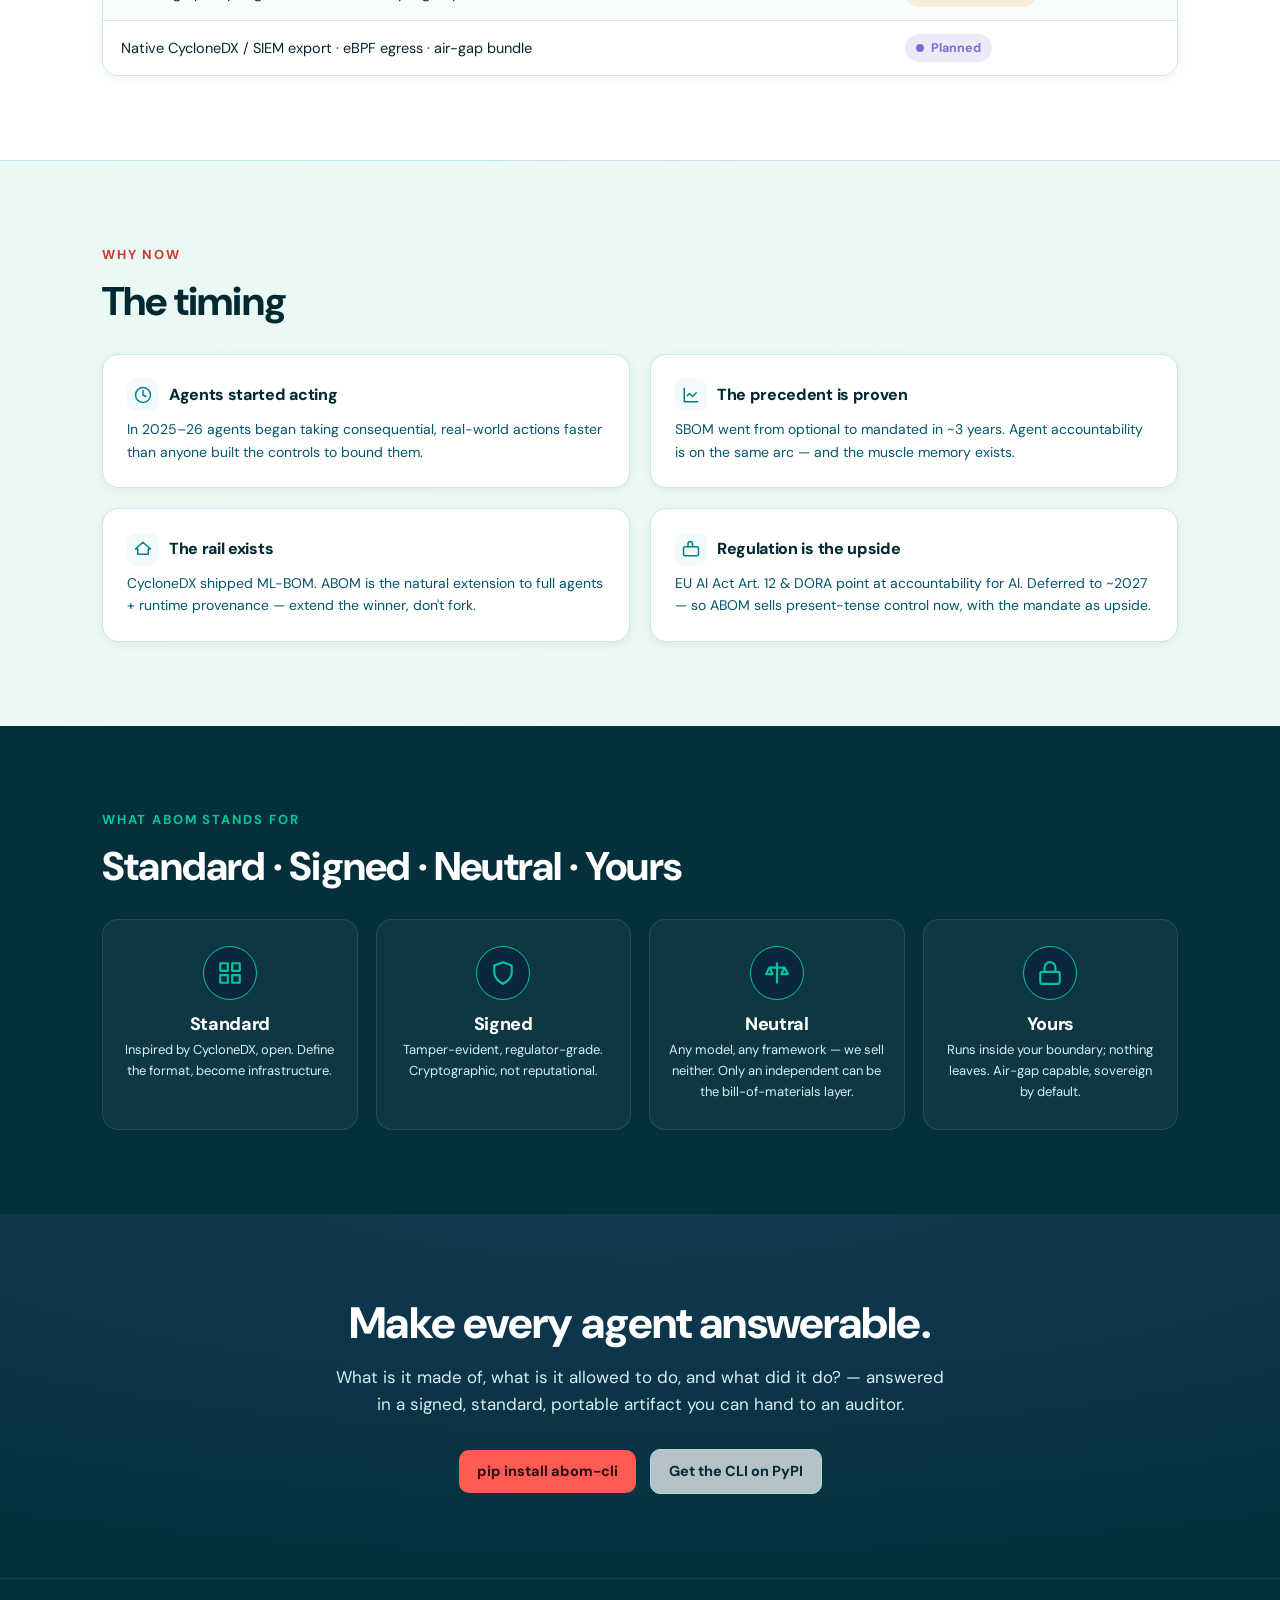
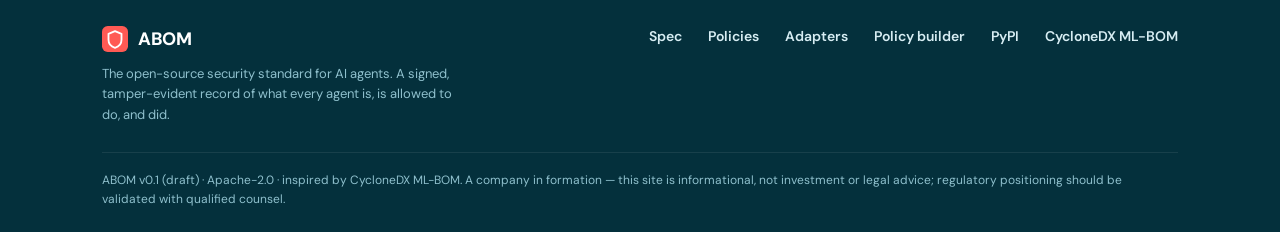
==== commit fe8dbde2: "site: interactive architecture page — chain of custody, clickable, corrected Adds architecture.html:" ====
--- a/website/index.html
+++ b/website/index.html
@@ -691,6 +691,7 @@
       </div>
     </div>
     <div class="boundary">🔒 &nbsp;Customer trust boundary — keys in KMS/HSM · ed25519 · trust is in the keys + proofs, not our word</div>
+    <p style="text-align:center;margin-top:18px"><a href="architecture.html"><b>Explore the interactive architecture →</b></a> <span style="color:var(--slate);font-size:14px">— every plane, from CI to independent verification, clickable.</span></p>
   </div>
 </section>
 
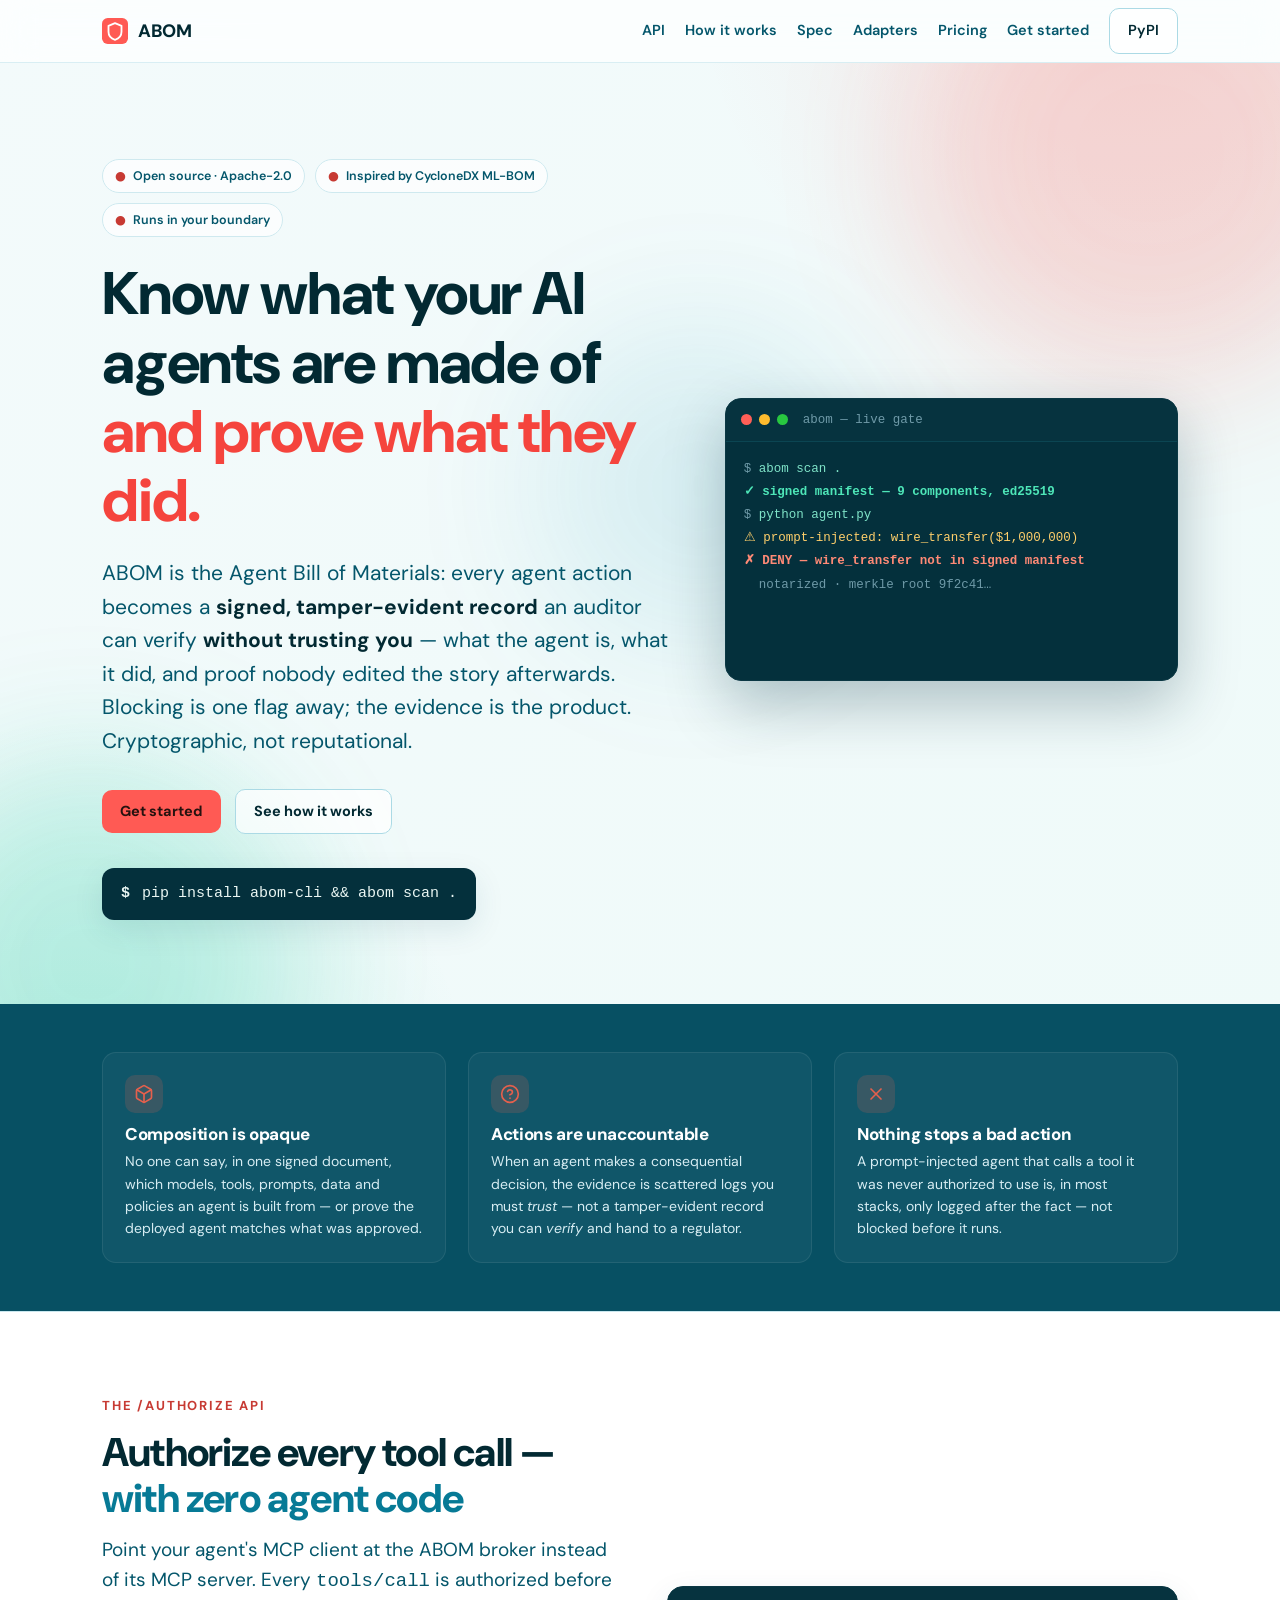
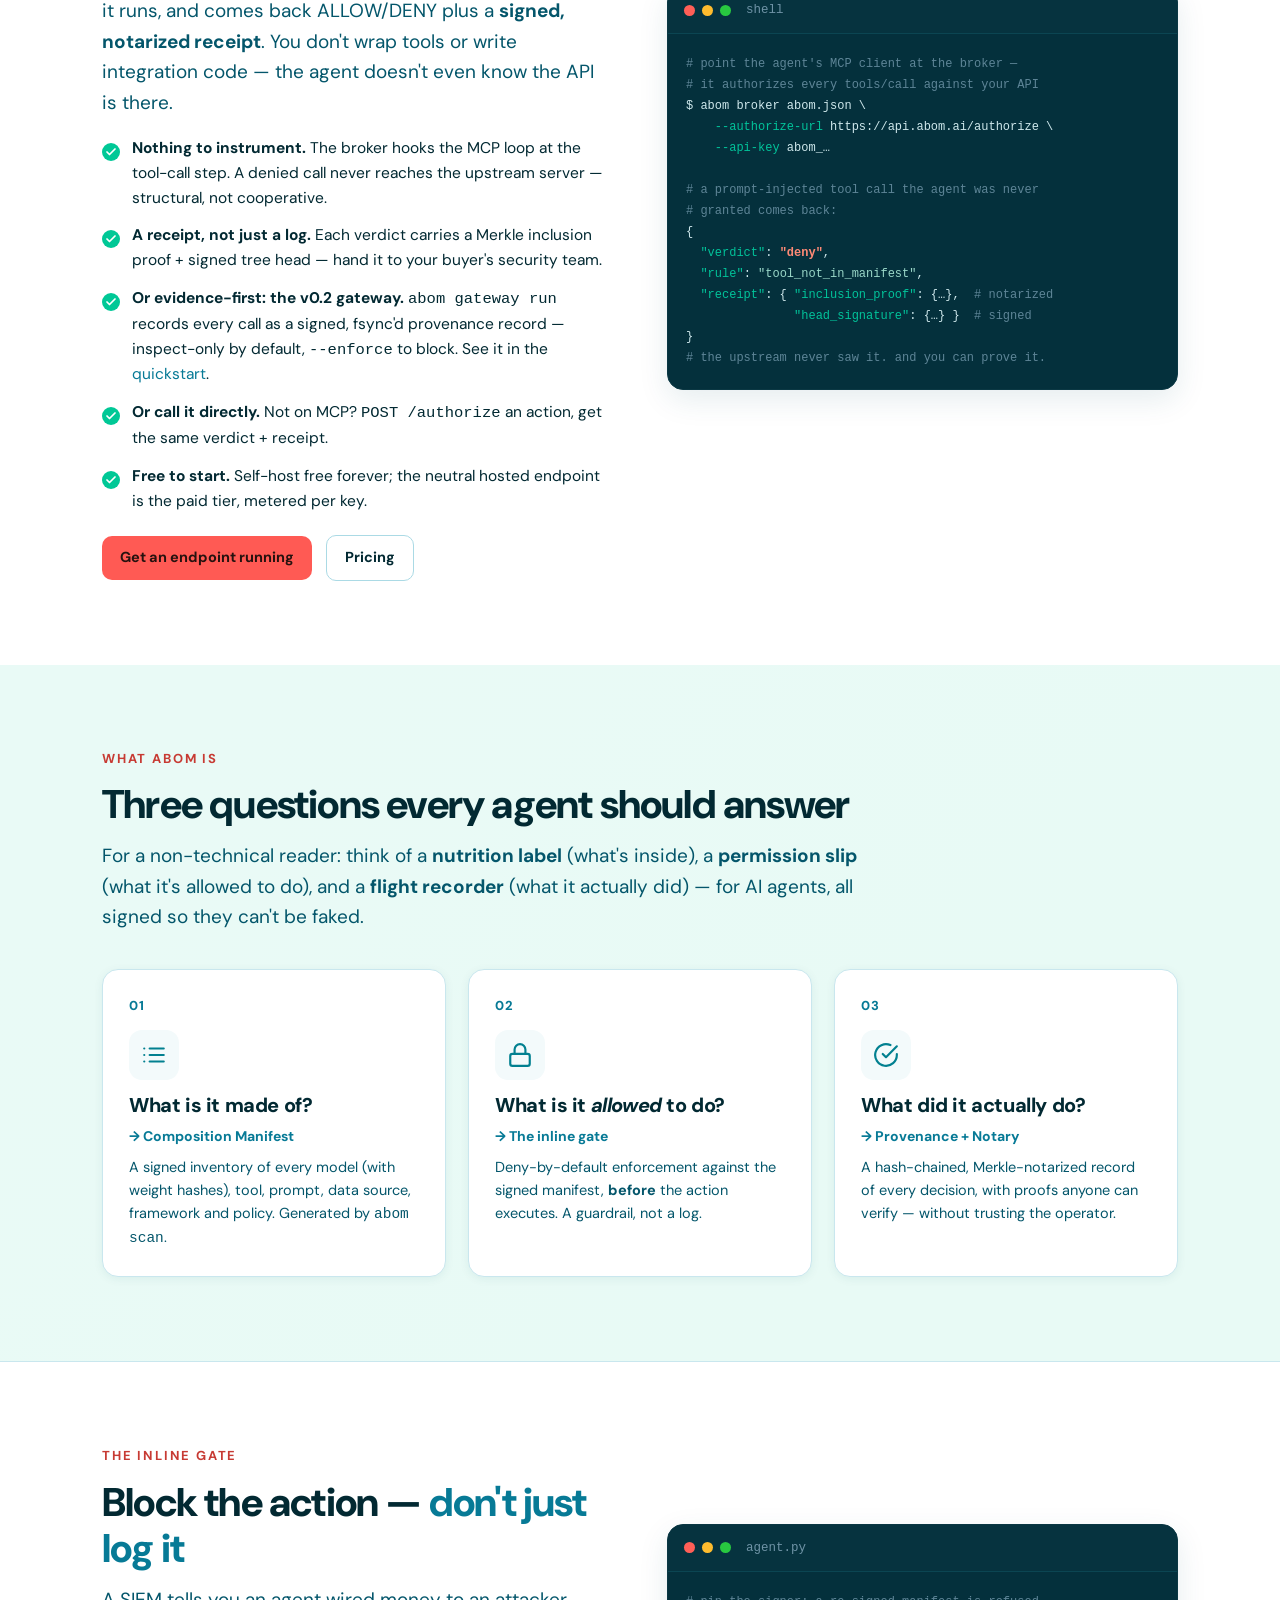
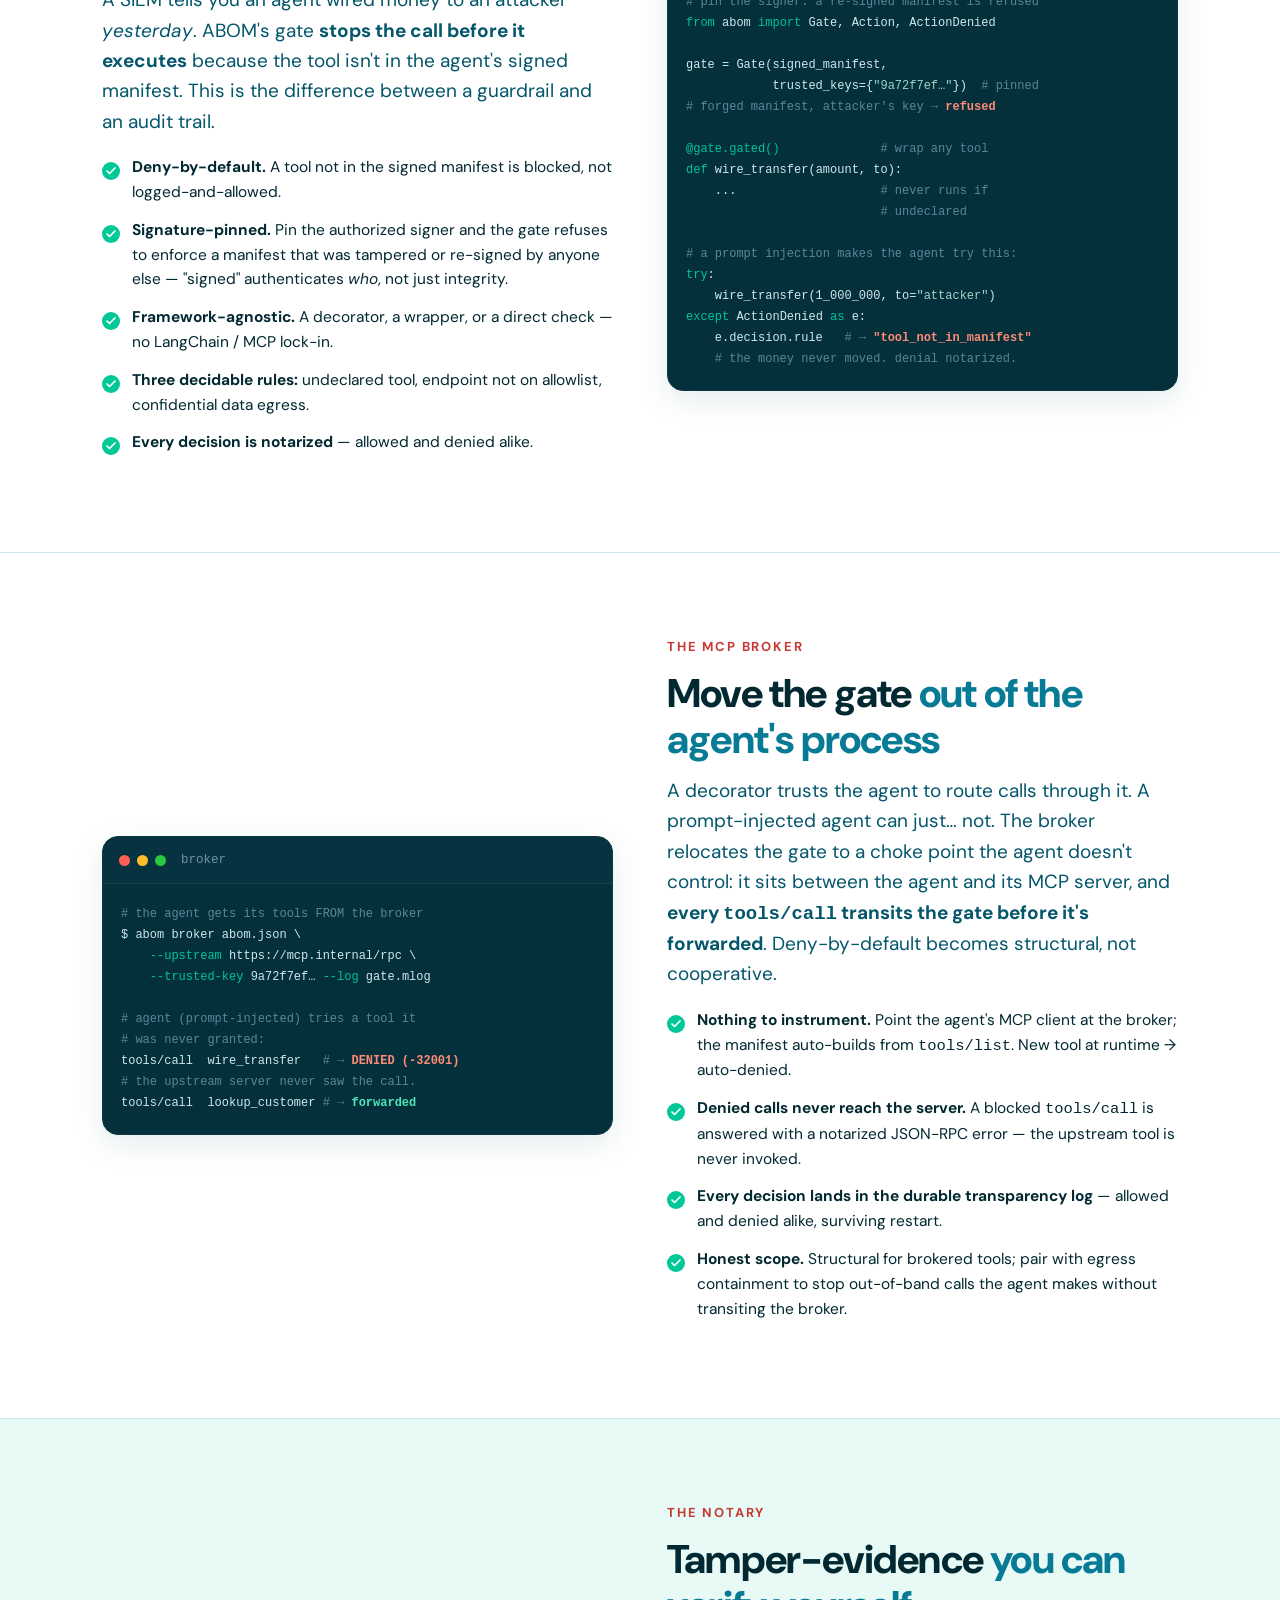
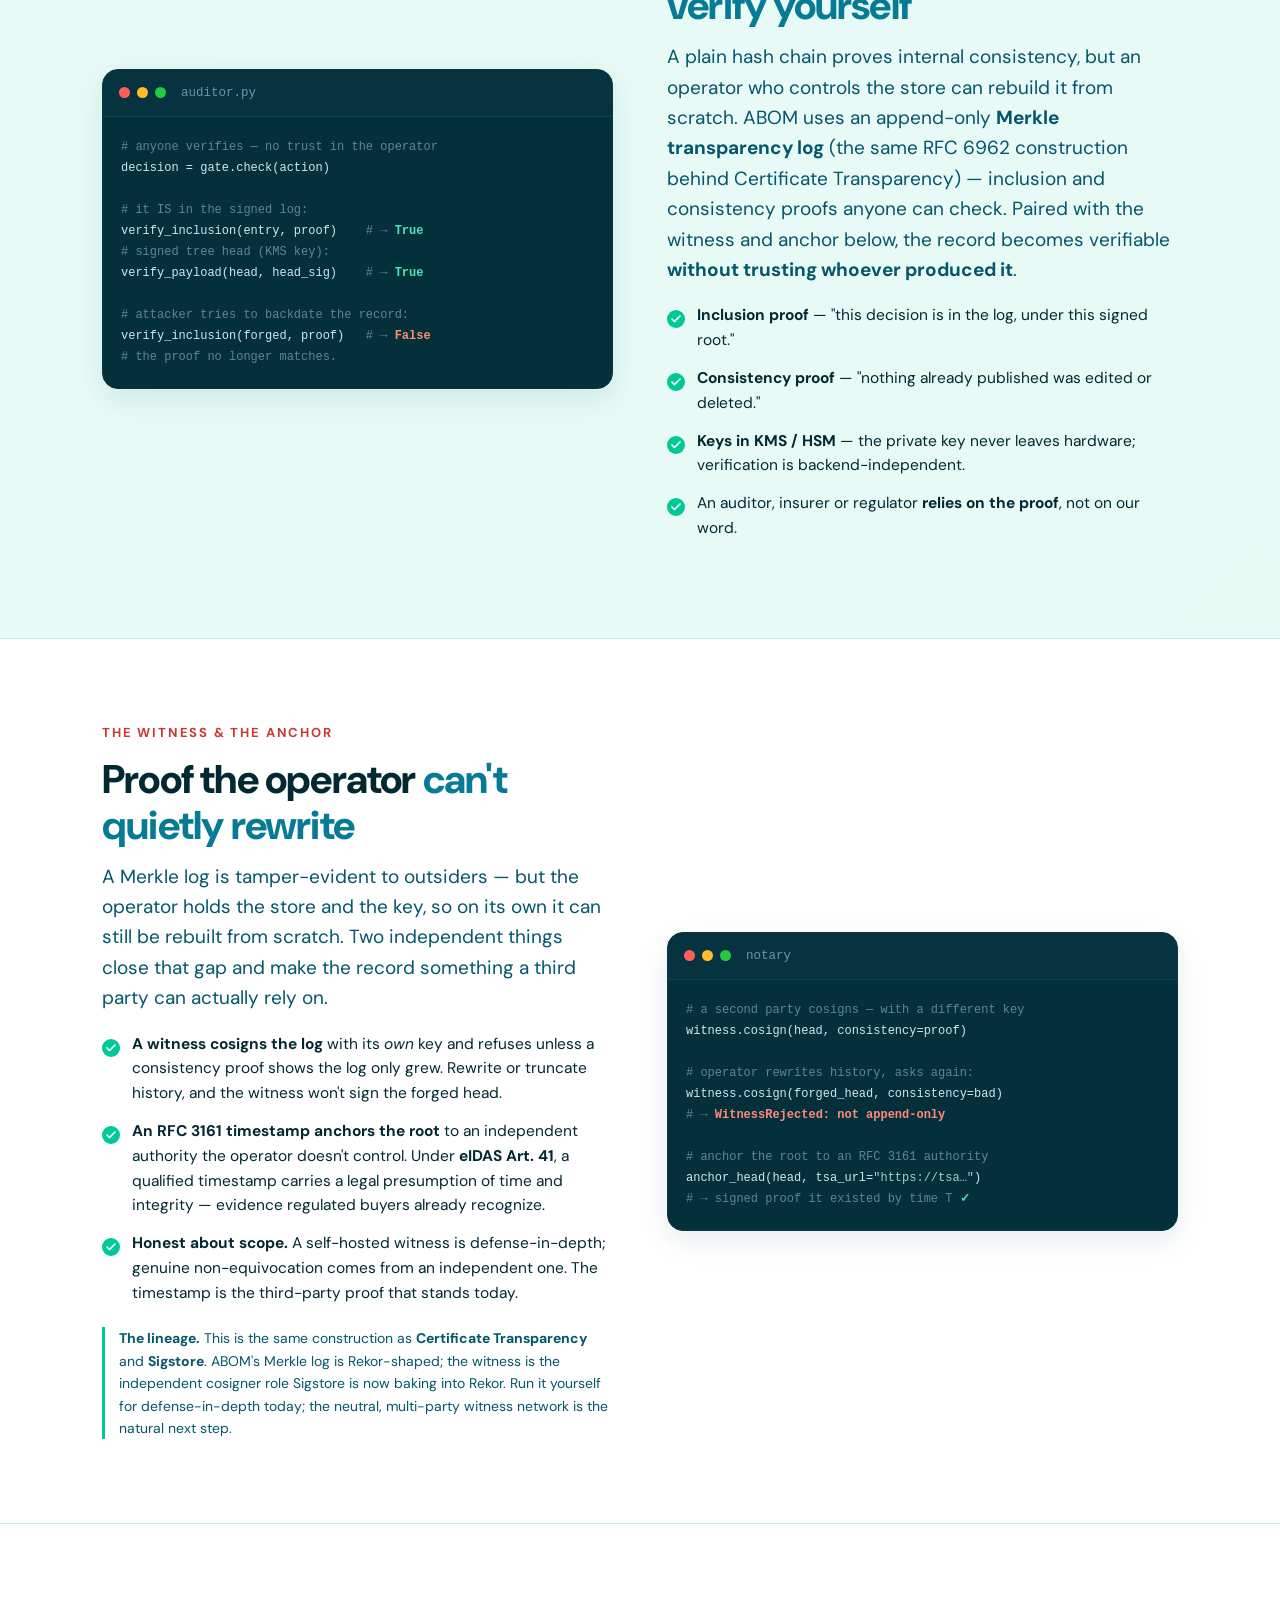
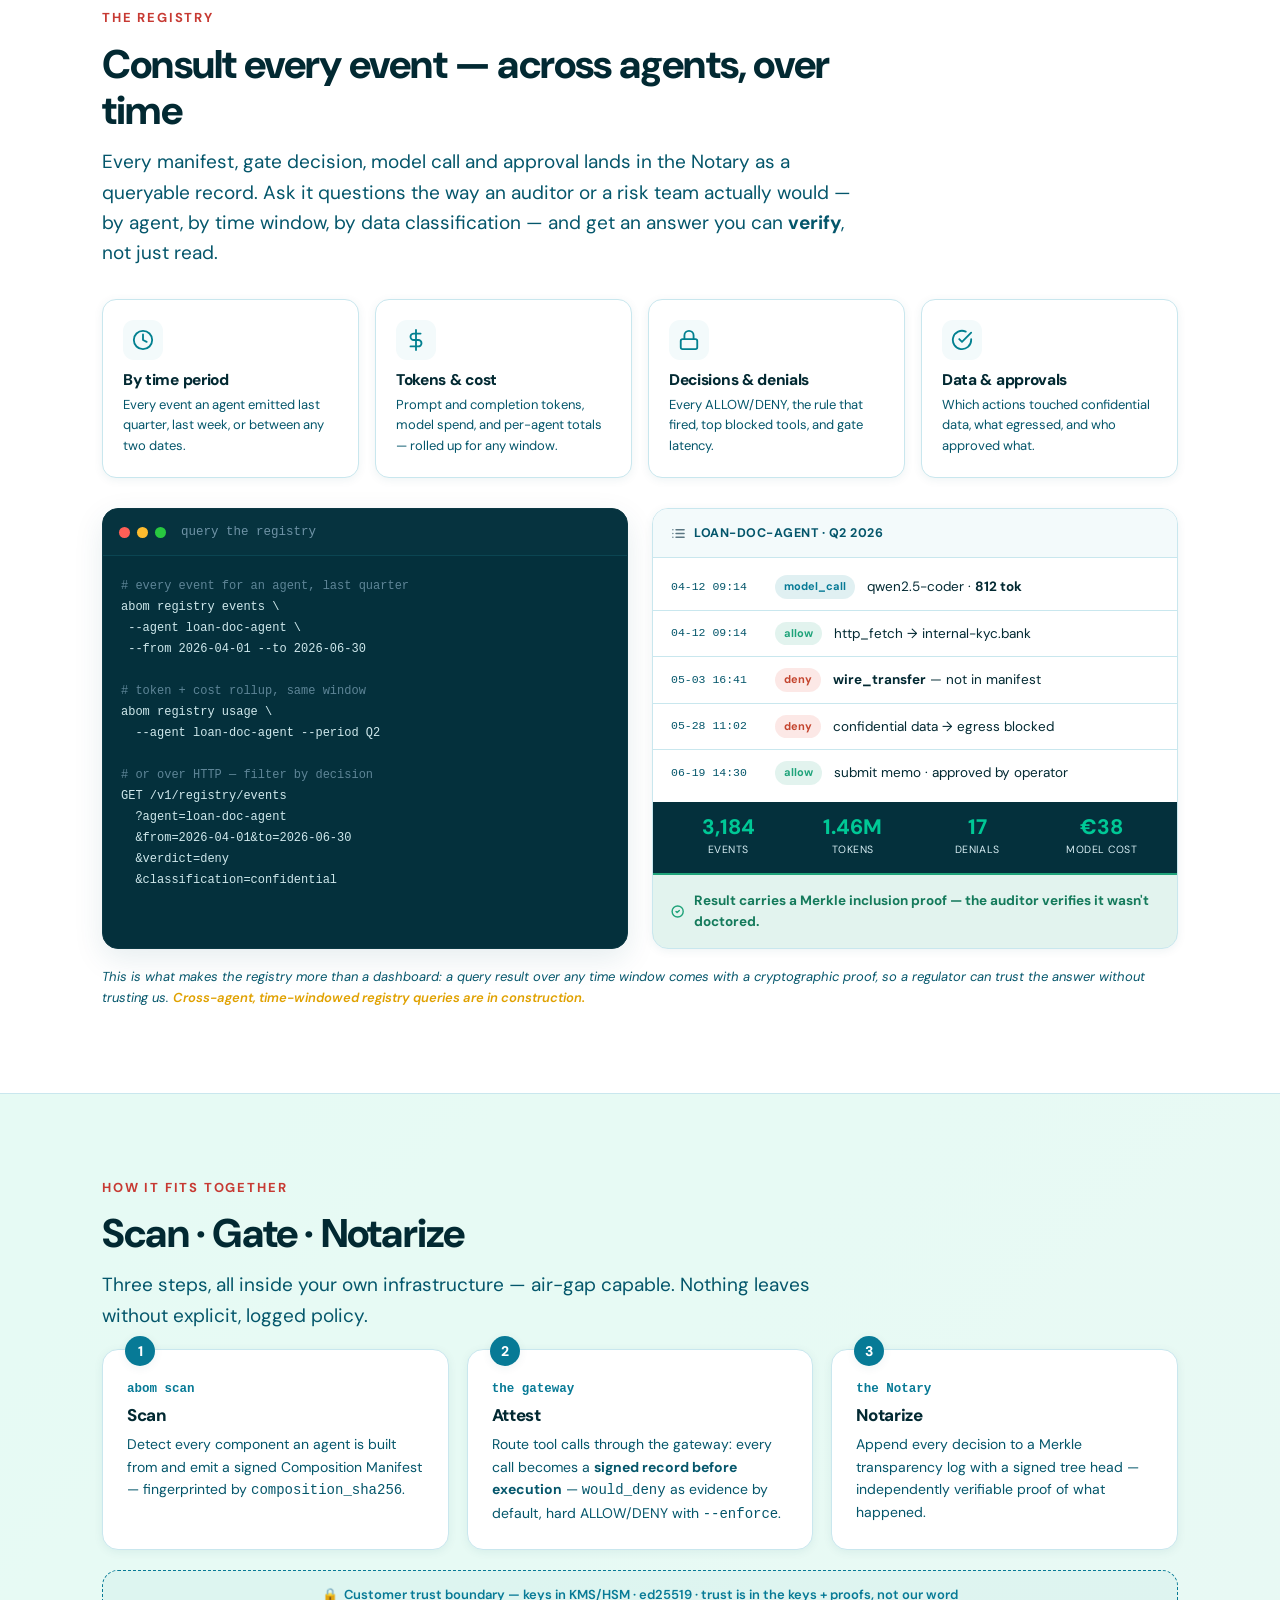
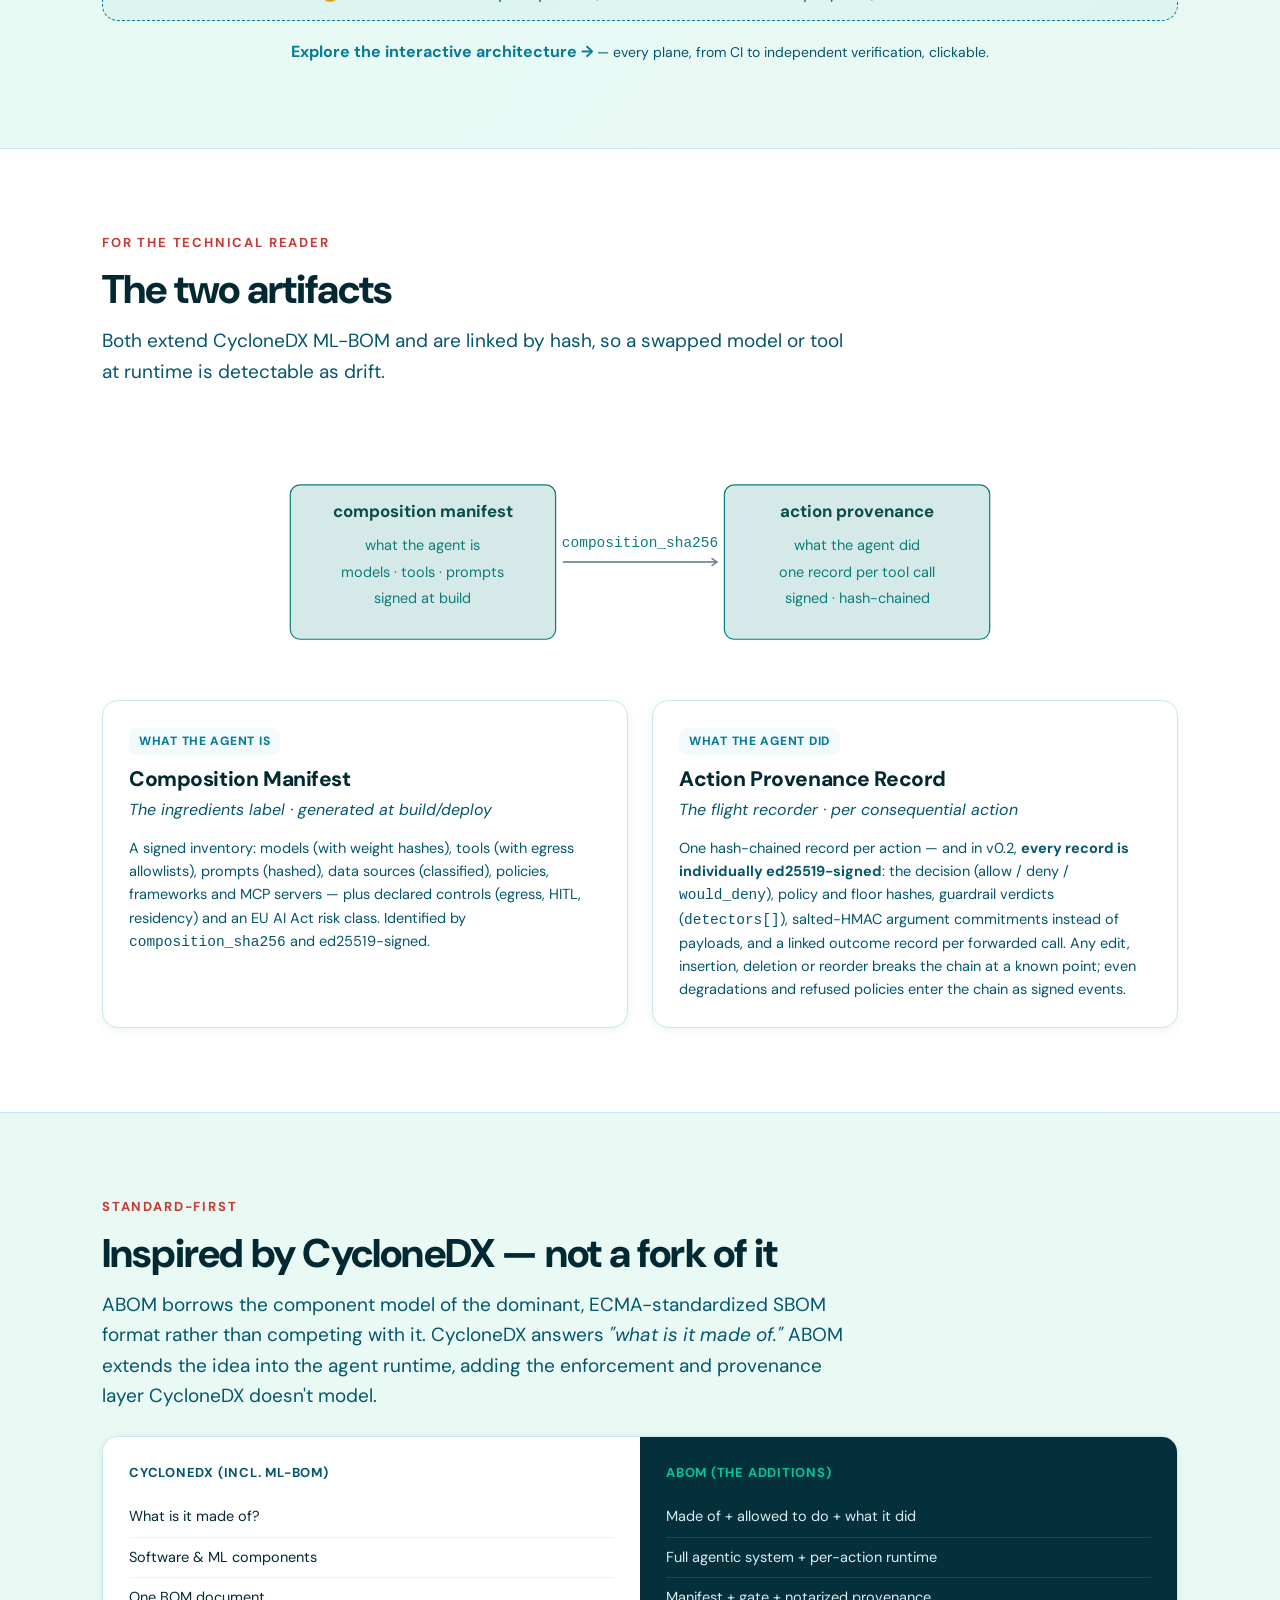
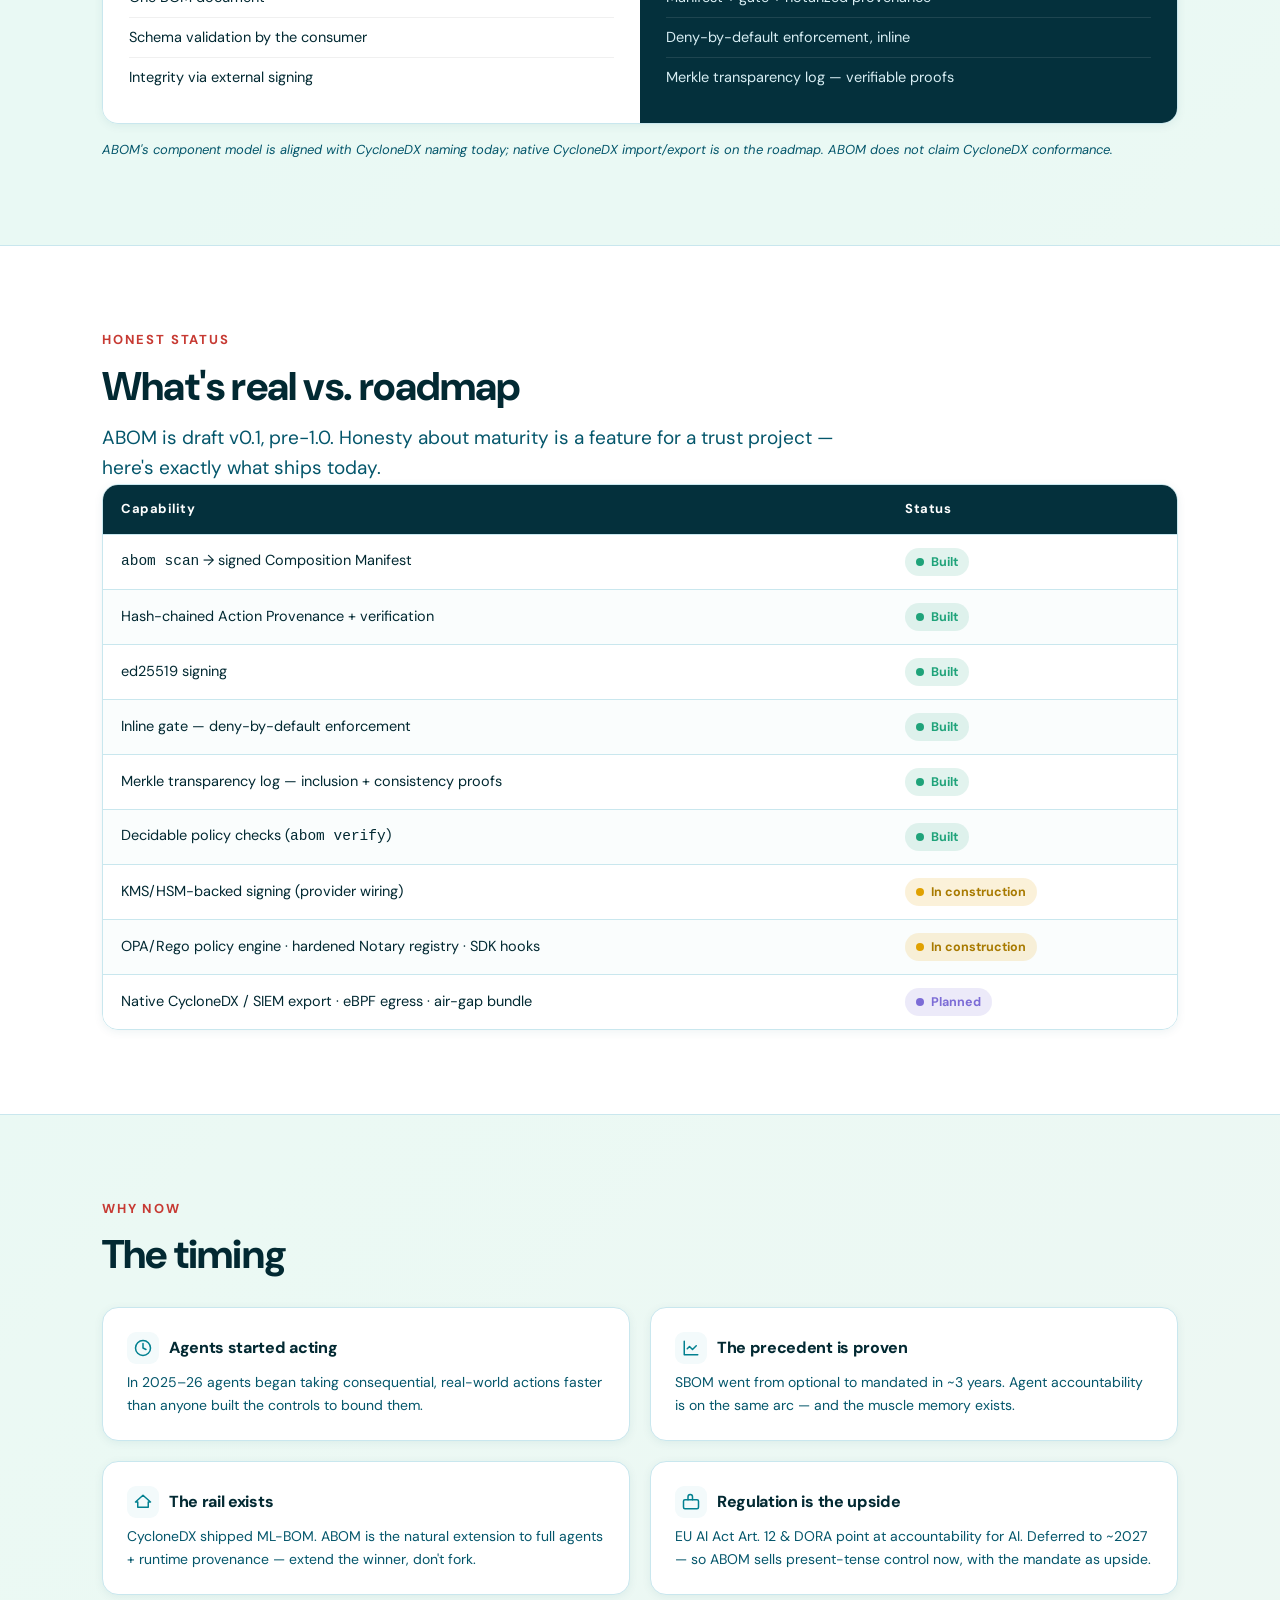
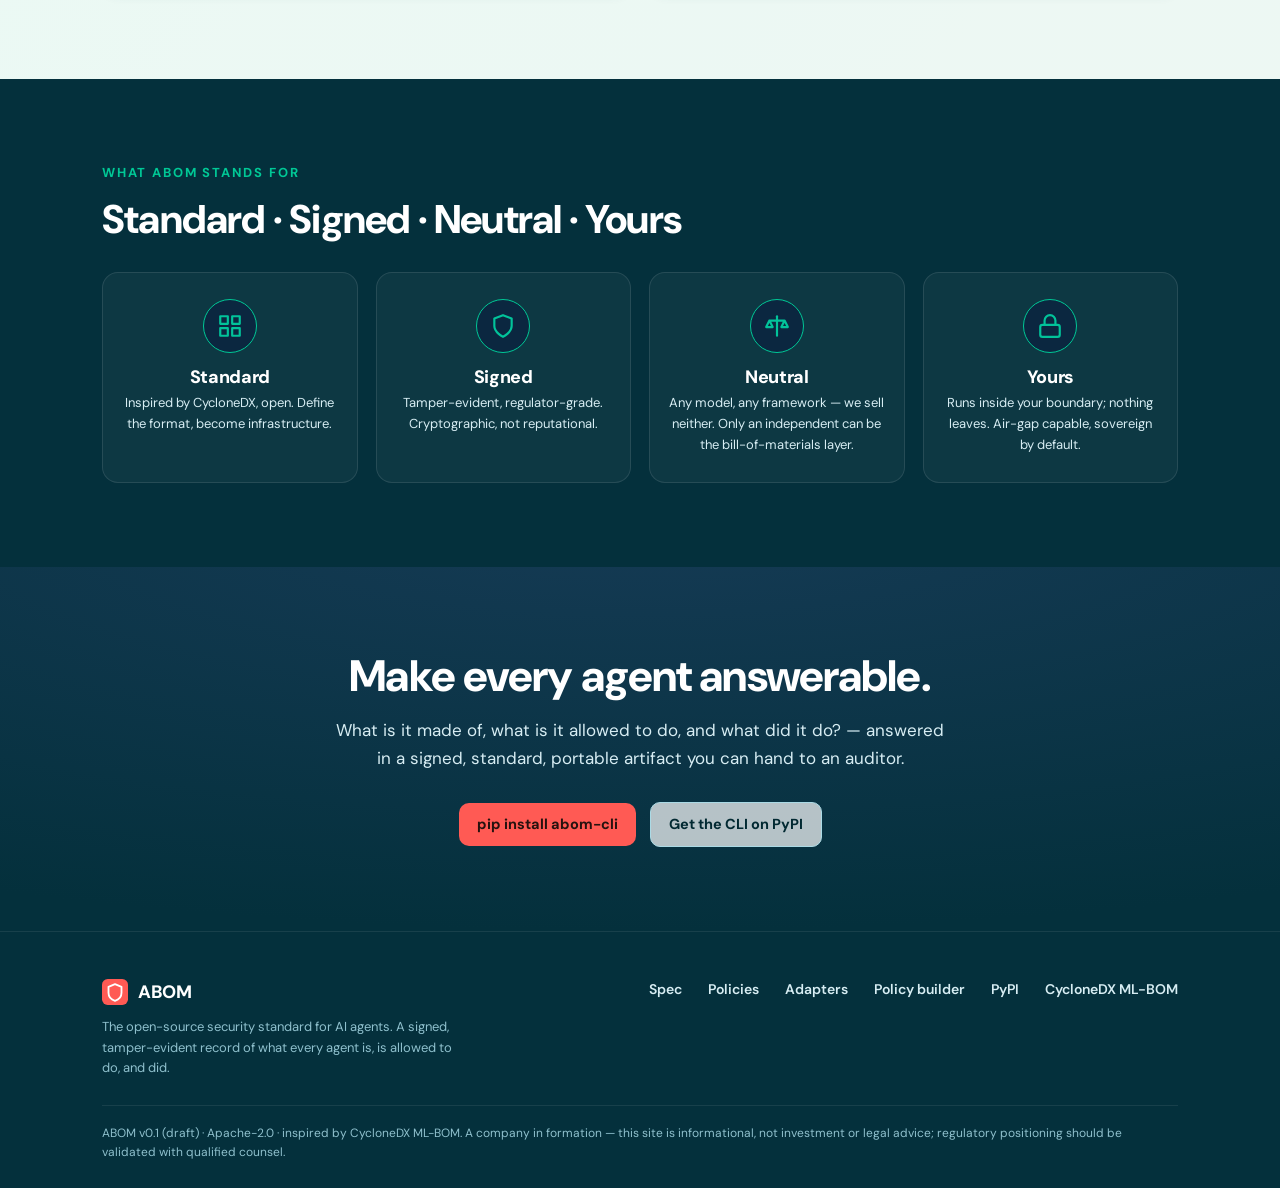
==== commit 2416138e: "site: drop the static gateway flow diagram from the broker section Superseded by the interactive arc" ====
--- a/website/index.html
+++ b/website/index.html
@@ -460,61 +460,6 @@
 tools/call  lookup_customer <span class="c"># → </span><span class="allow">forwarded</span></pre>
       </div>
     </div>
-    <div class="diagram">
-      <svg viewBox="0 0 680 420" role="img" aria-labelledby="gwflow-t" xmlns="http://www.w3.org/2000/svg">
-        <title id="gwflow-t">The abom gateway: every tool call is policy-checked and recorded as signed evidence before it is forwarded</title>
-        <defs>
-          <marker id="arr-s" viewBox="0 0 10 10" refX="8" refY="5" markerWidth="6" markerHeight="6" orient="auto-start-reverse"><path d="M2 1L8 5L2 9" fill="none" stroke="#5A7682" stroke-width="1.5" stroke-linecap="round" stroke-linejoin="round"/></marker>
-          <marker id="arr-c" viewBox="0 0 10 10" refX="8" refY="5" markerWidth="6" markerHeight="6" orient="auto-start-reverse"><path d="M2 1L8 5L2 9" fill="none" stroke="#E5604D" stroke-width="1.5" stroke-linecap="round" stroke-linejoin="round"/></marker>
-        </defs>
-        <rect x="265" y="40" width="150" height="52" rx="8" fill="#F4F8F9" stroke="#C9DAE0"/>
-        <text x="340" y="59" text-anchor="middle" dominant-baseline="central" font-size="14" font-weight="700" fill="#12222B">policy file</text>
-        <text x="340" y="78" text-anchor="middle" dominant-baseline="central" font-size="12" fill="#5A7682">declarative rules</text>
-        <line x1="340" y1="92" x2="340" y2="118" stroke="#5A7682" stroke-width="1.2" marker-end="url(#arr-s)"/>
-        <rect x="40" y="128" width="150" height="64" rx="8" fill="#F4F8F9" stroke="#C9DAE0"/>
-        <text x="115" y="150" text-anchor="middle" dominant-baseline="central" font-size="14" font-weight="700" fill="#12222B">AI agent</text>
-        <text x="115" y="172" text-anchor="middle" dominant-baseline="central" font-size="12" fill="#5A7682">any MCP client</text>
-        <rect x="265" y="128" width="150" height="64" rx="8" fill="#0F2A4A" stroke="#2DD4BF"/>
-        <text x="340" y="150" text-anchor="middle" dominant-baseline="central" font-size="14" font-weight="700" fill="#FFFFFF">abom gateway</text>
-        <text x="340" y="172" text-anchor="middle" dominant-baseline="central" font-size="12" fill="#9DE8DC">gates each call</text>
-        <rect x="490" y="128" width="150" height="64" rx="8" fill="#F4F8F9" stroke="#C9DAE0"/>
-        <text x="565" y="150" text-anchor="middle" dominant-baseline="central" font-size="14" font-weight="700" fill="#12222B">MCP server</text>
-        <text x="565" y="172" text-anchor="middle" dominant-baseline="central" font-size="12" fill="#5A7682">real tools</text>
-        <text x="227" y="146" text-anchor="middle" dominant-baseline="central" font-size="12" fill="#5A7682">tools/call</text>
-        <line x1="196" y1="160" x2="255" y2="160" stroke="#5A7682" stroke-width="1.2" marker-end="url(#arr-s)"/>
-        <text x="450" y="146" text-anchor="middle" dominant-baseline="central" font-size="12" fill="#5A7682">allow</text>
-        <line x1="421" y1="160" x2="480" y2="160" stroke="#5A7682" stroke-width="1.2" marker-end="url(#arr-s)"/>
-        <path d="M305 192 V220 H115 V202" fill="none" stroke="#E5604D" stroke-width="1.5" marker-end="url(#arr-c)"/>
-        <text x="210" y="234" text-anchor="middle" dominant-baseline="central" font-size="12" fill="#C7503E">denied: error, never forwarded</text>
-        <line x1="375" y1="192" x2="375" y2="242" stroke="#5A7682" stroke-width="1.2" marker-end="url(#arr-s)"/>
-        <text x="387" y="212" text-anchor="start" dominant-baseline="central" font-size="12" fill="#5A7682">one signed record per call,</text>
-        <text x="387" y="228" text-anchor="start" dominant-baseline="central" font-size="12" fill="#5A7682">written before forwarding</text>
-        <rect x="40" y="252" width="390" height="108" rx="8" fill="none" stroke="#9FB8C0" stroke-dasharray="5 4"/>
-        <text x="52" y="270" text-anchor="start" dominant-baseline="central" font-size="12" fill="#5A7682">provenance log · hash-chained, append-only</text>
-        <rect x="56" y="284" width="100" height="44" rx="6" fill="#D5EAE8" stroke="#0B7C7C"/>
-        <text x="106" y="299" text-anchor="middle" dominant-baseline="central" font-size="13" font-weight="700" fill="#0A4B4B">seq 0</text>
-        <text x="106" y="317" text-anchor="middle" dominant-baseline="central" font-size="12" fill="#0B7C7C">allow</text>
-        <line x1="160" y1="306" x2="180" y2="306" stroke="#5A7682" stroke-width="1.2" marker-end="url(#arr-s)"/>
-        <rect x="186" y="284" width="100" height="44" rx="6" fill="#D5EAE8" stroke="#0B7C7C"/>
-        <text x="236" y="299" text-anchor="middle" dominant-baseline="central" font-size="13" font-weight="700" fill="#0A4B4B">seq 1</text>
-        <text x="236" y="317" text-anchor="middle" dominant-baseline="central" font-size="12" fill="#0B7C7C">allow</text>
-        <line x1="290" y1="306" x2="310" y2="306" stroke="#5A7682" stroke-width="1.2" marker-end="url(#arr-s)"/>
-        <rect x="316" y="284" width="100" height="44" rx="6" fill="#D5EAE8" stroke="#0B7C7C"/>
-        <text x="366" y="299" text-anchor="middle" dominant-baseline="central" font-size="13" font-weight="700" fill="#0A4B4B">seq 2</text>
-        <text x="366" y="317" text-anchor="middle" dominant-baseline="central" font-size="12" fill="#C7503E">deny</text>
-        <line x1="436" y1="306" x2="480" y2="306" stroke="#5A7682" stroke-width="1.2" marker-end="url(#arr-s)"/>
-        <rect x="490" y="278" width="150" height="56" rx="8" fill="#F4F8F9" stroke="#C9DAE0"/>
-        <text x="565" y="298" text-anchor="middle" dominant-baseline="central" font-size="14" font-weight="700" fill="#12222B">auditor</text>
-        <text x="565" y="320" text-anchor="middle" dominant-baseline="central" font-size="12" fill="#5A7682">chain + signatures</text>
-        <rect x="40" y="380" width="12" height="12" rx="3" fill="#0F2A4A" stroke="#2DD4BF"/>
-        <text x="58" y="386" text-anchor="start" dominant-baseline="central" font-size="12" fill="#5A7682">abom gateway</text>
-        <rect x="170" y="380" width="12" height="12" rx="3" fill="#D5EAE8" stroke="#0B7C7C"/>
-        <text x="188" y="386" text-anchor="start" dominant-baseline="central" font-size="12" fill="#5A7682">signed evidence</text>
-        <rect x="320" y="380" width="12" height="12" rx="3" fill="#F4F8F9" stroke="#C9DAE0"/>
-        <text x="338" y="386" text-anchor="start" dominant-baseline="central" font-size="12" fill="#5A7682">your agent stack</text>
-      </svg>
-      <p class="diagram-cap">The v0.2 <span class="mono">abom gateway</span> — the same choke point, driven by a declarative policy file (with an org-wide floor no template can weaken), emitting one ed25519-signed Action Provenance Record per tool call, written to the append-only chain <b>before</b> the call is forwarded, and a linked outcome record after it returns. Inspect-only by default: a violation is recorded as <span class="mono">would_deny</span> and forwarded; <span class="mono">--enforce</span> blocks. Even the denial is evidence.</p>
-    </div>
   </div>
 </section>
 
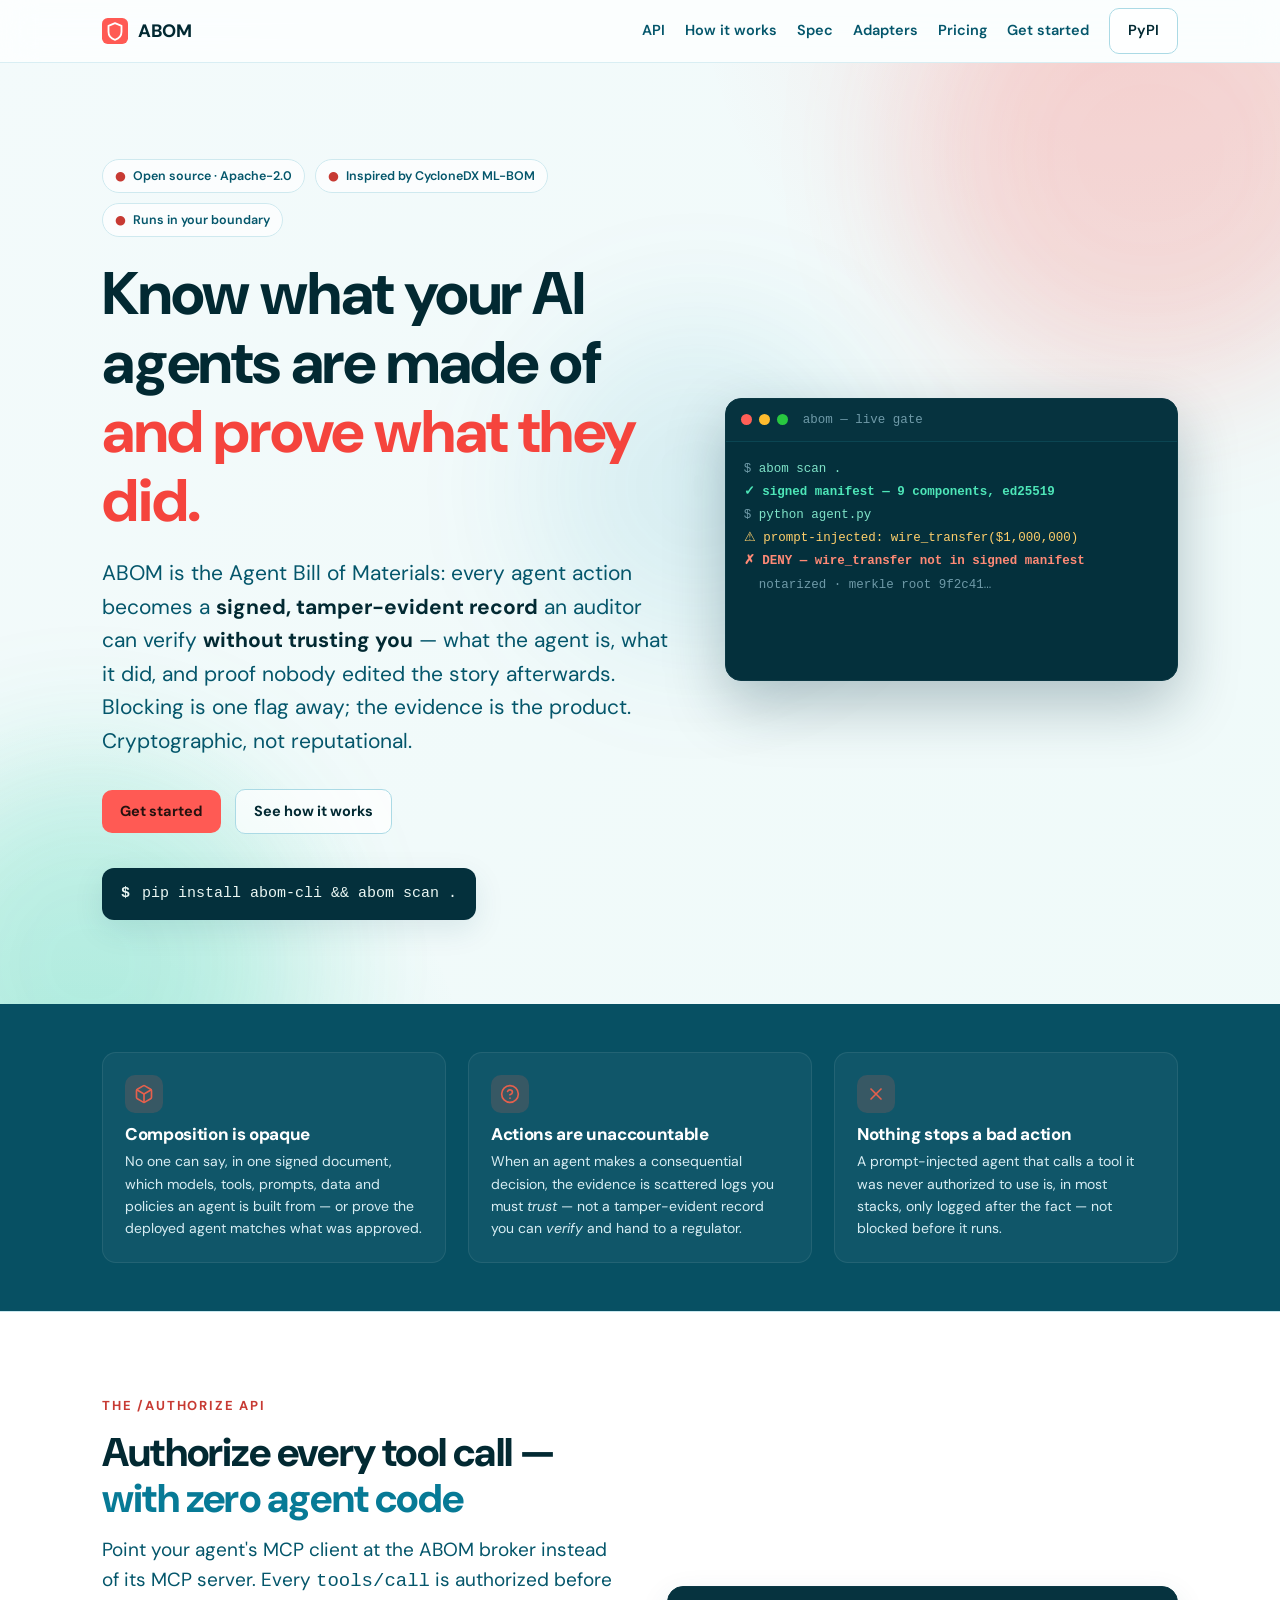
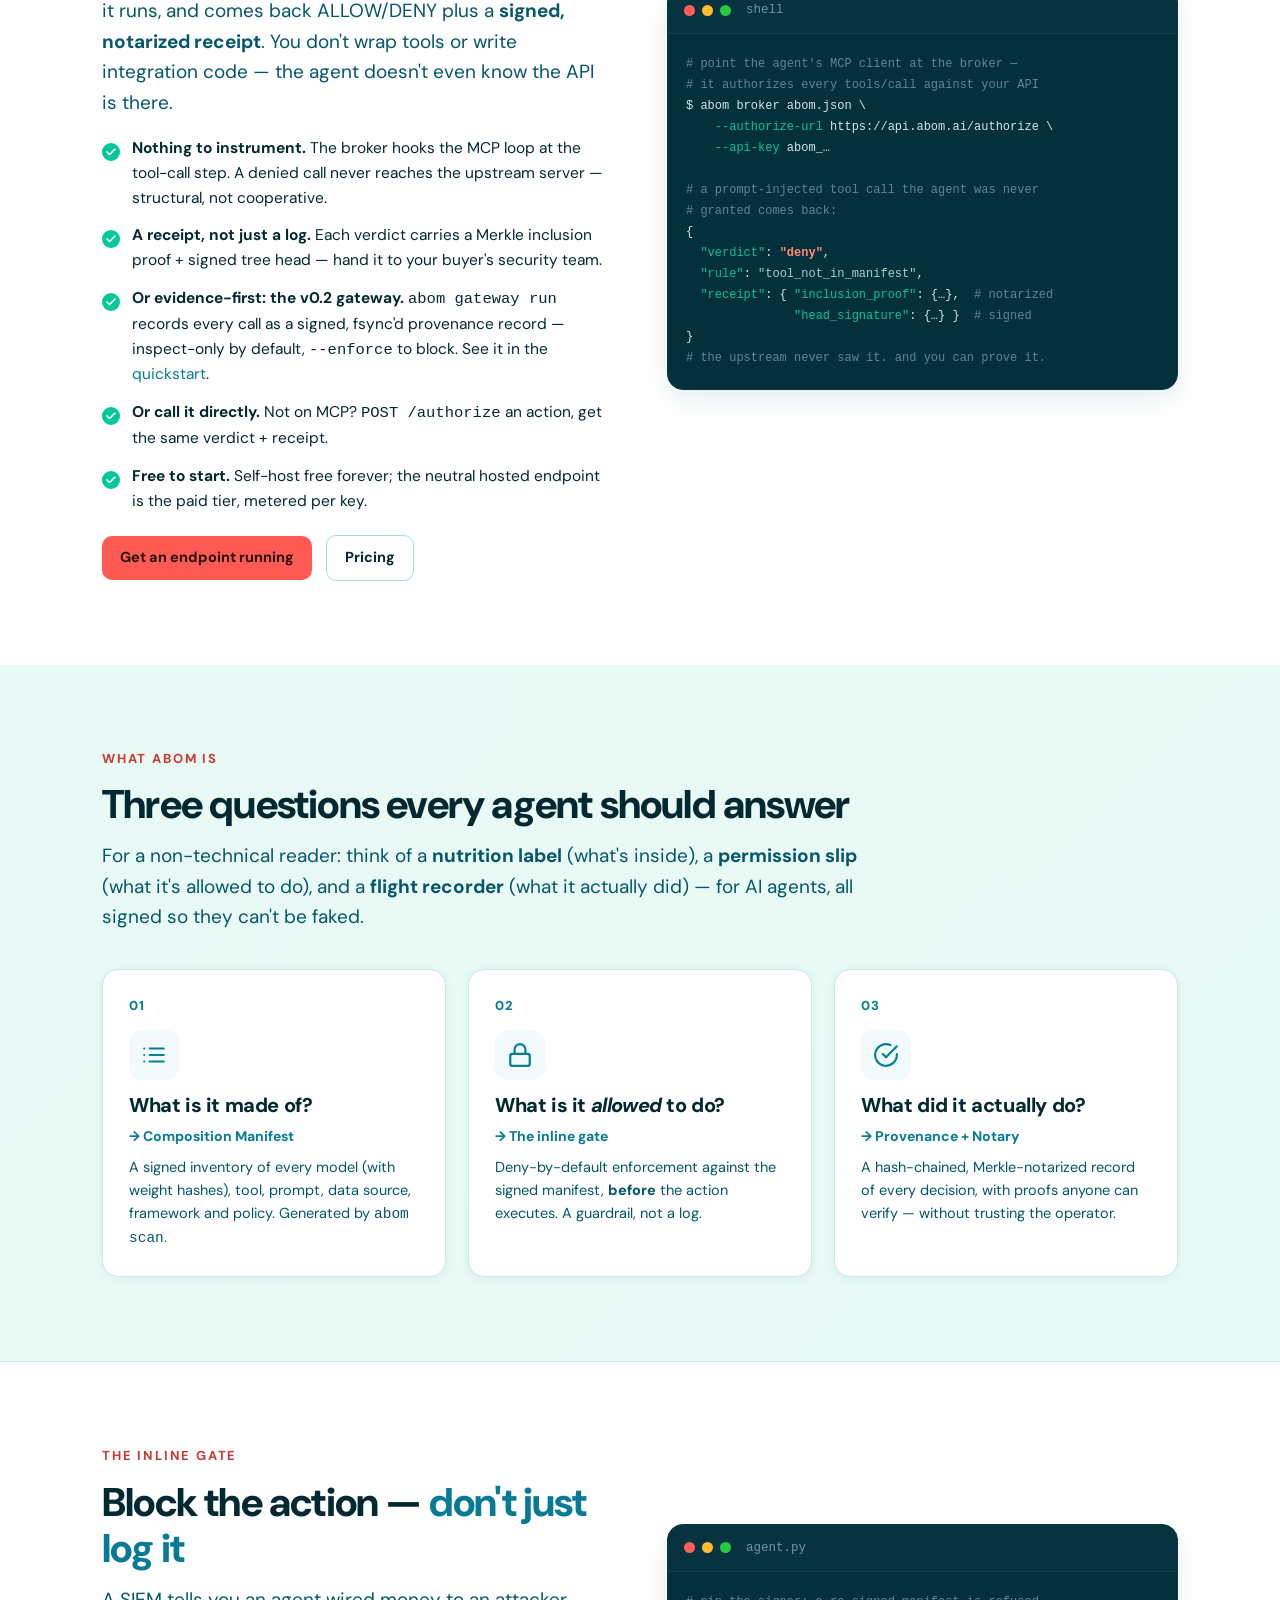
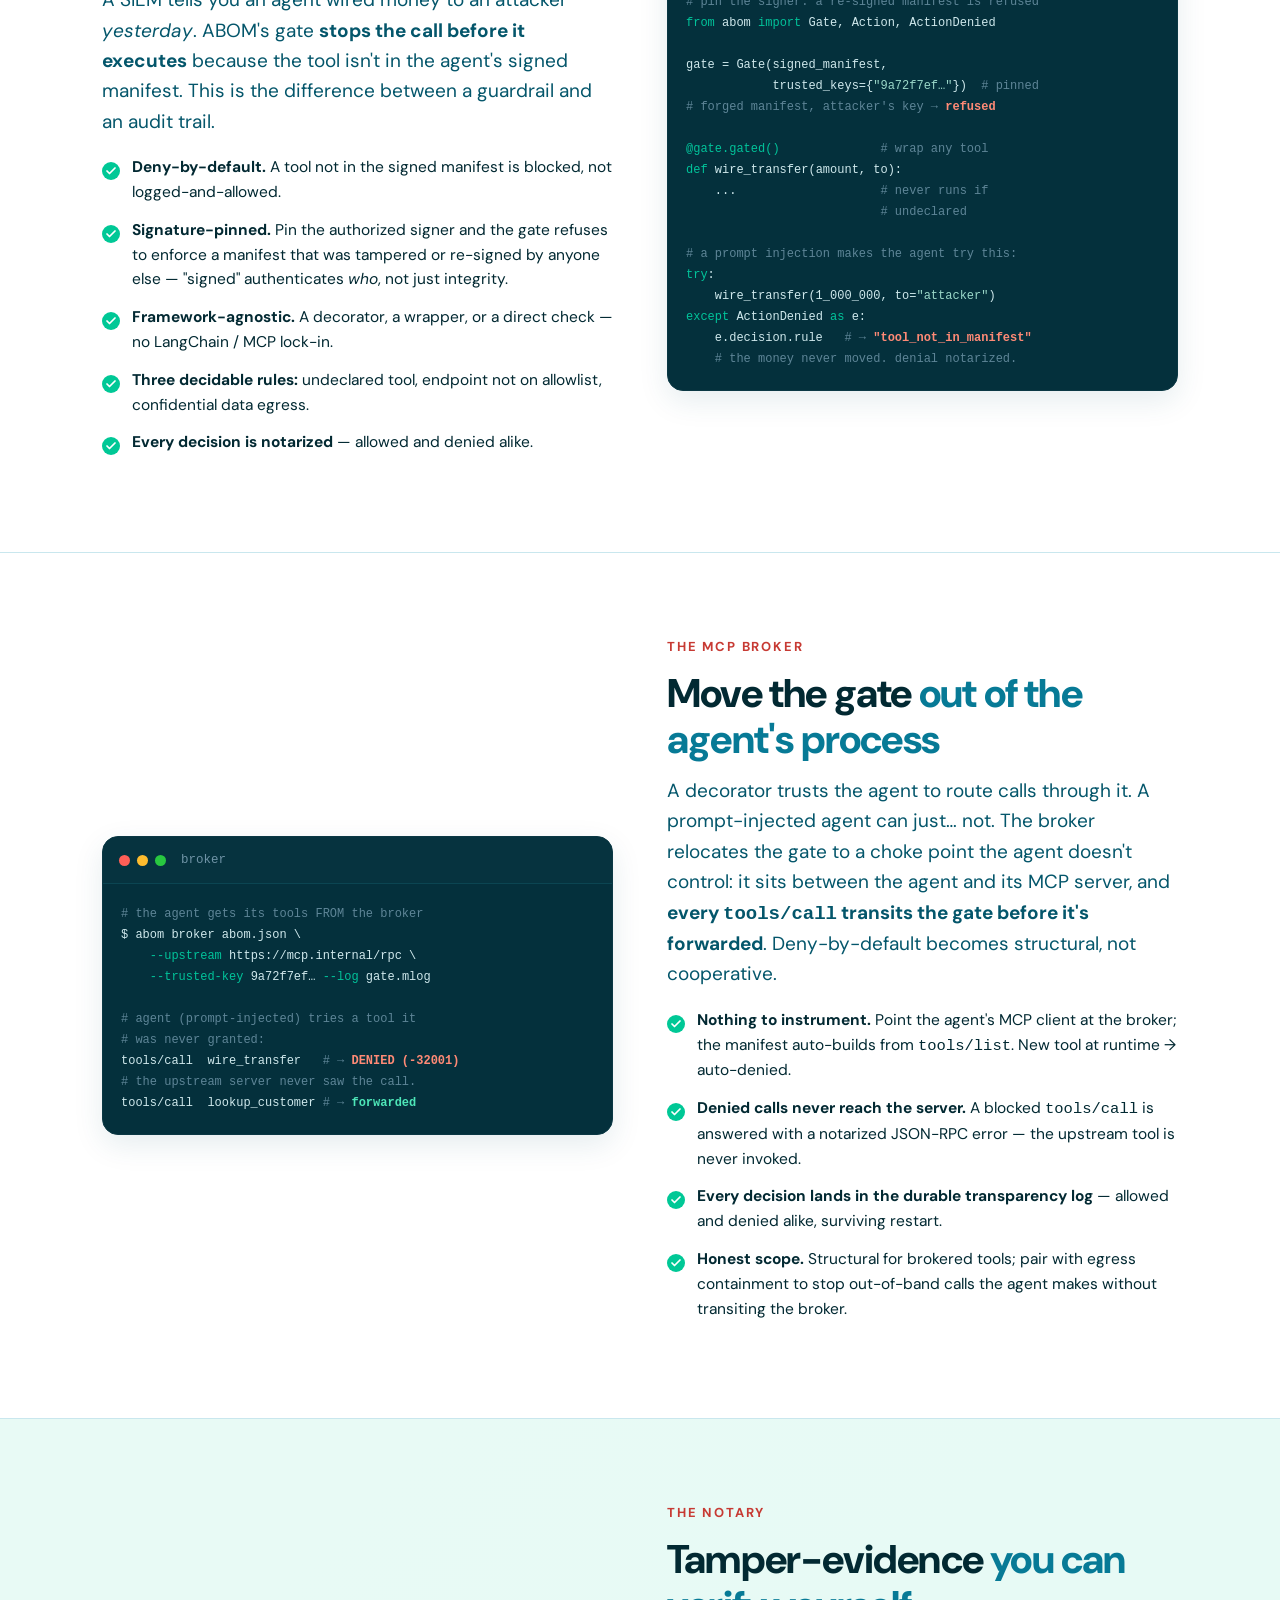
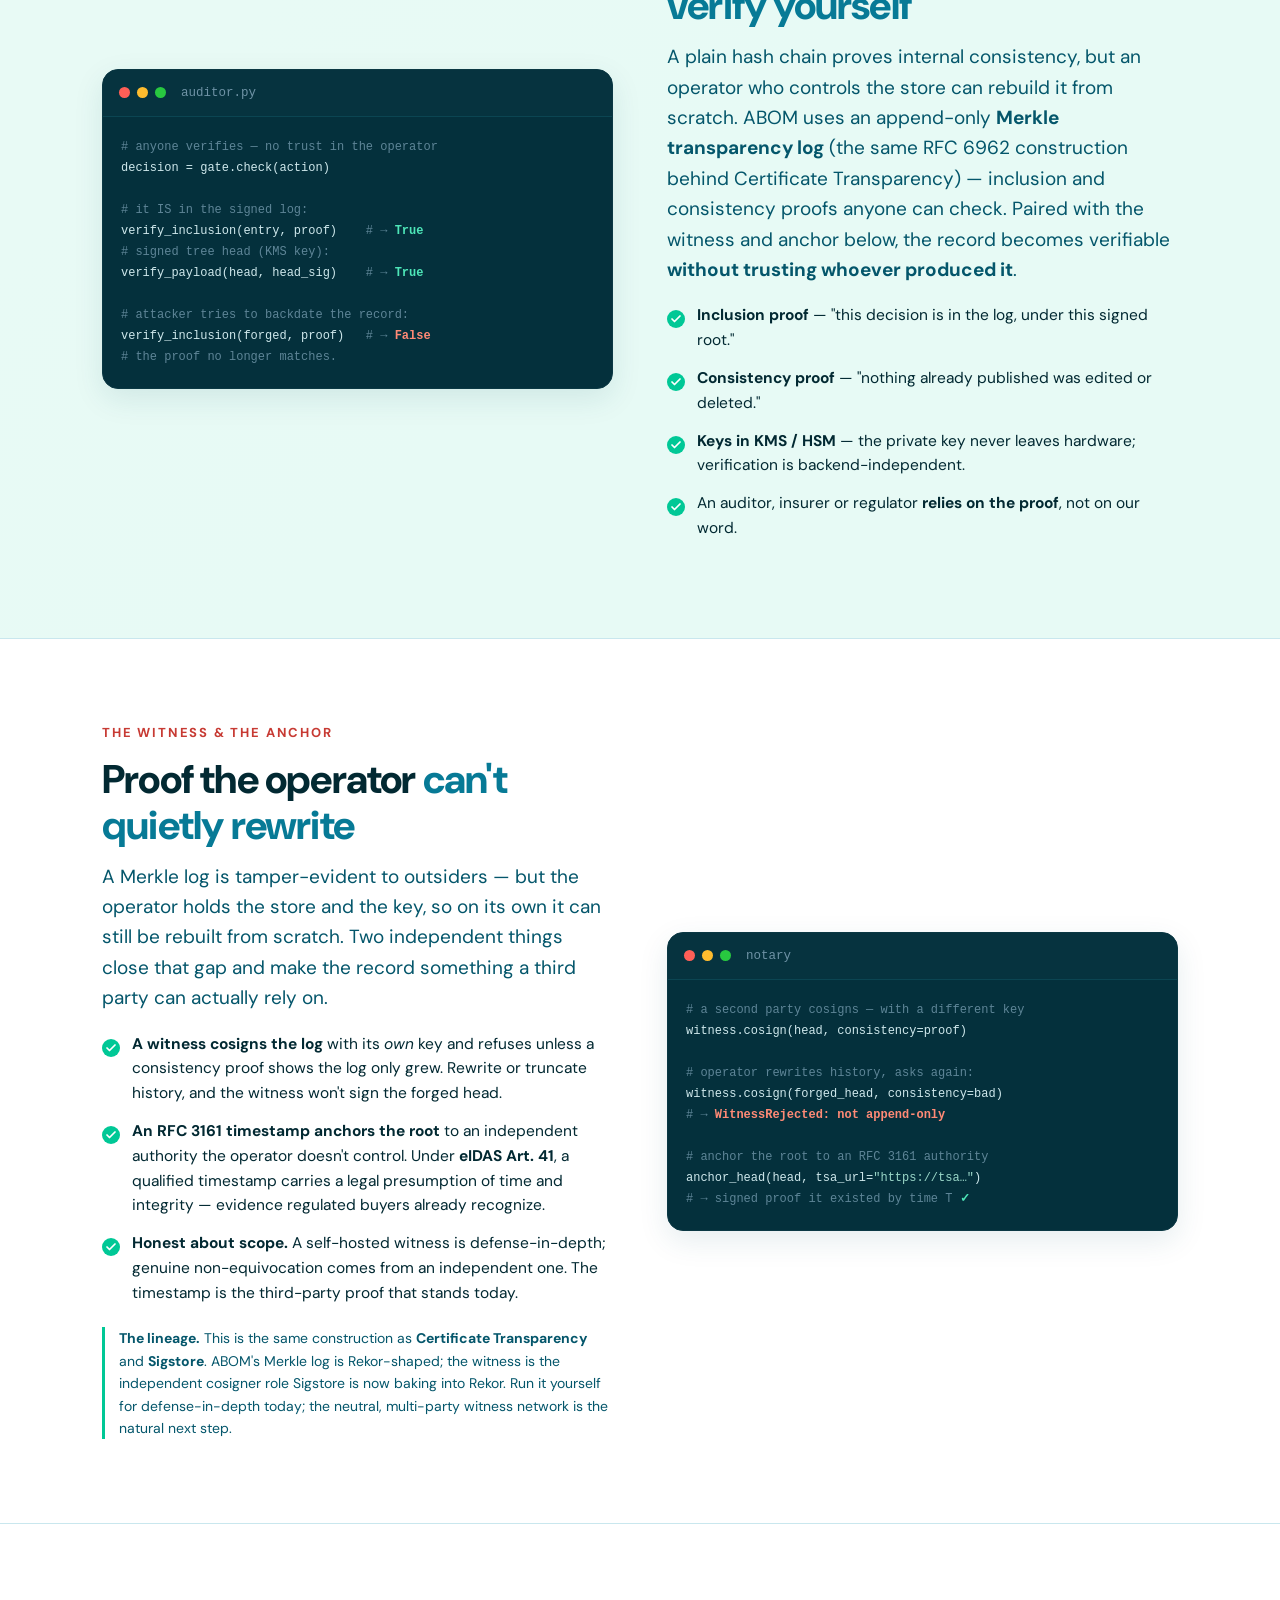
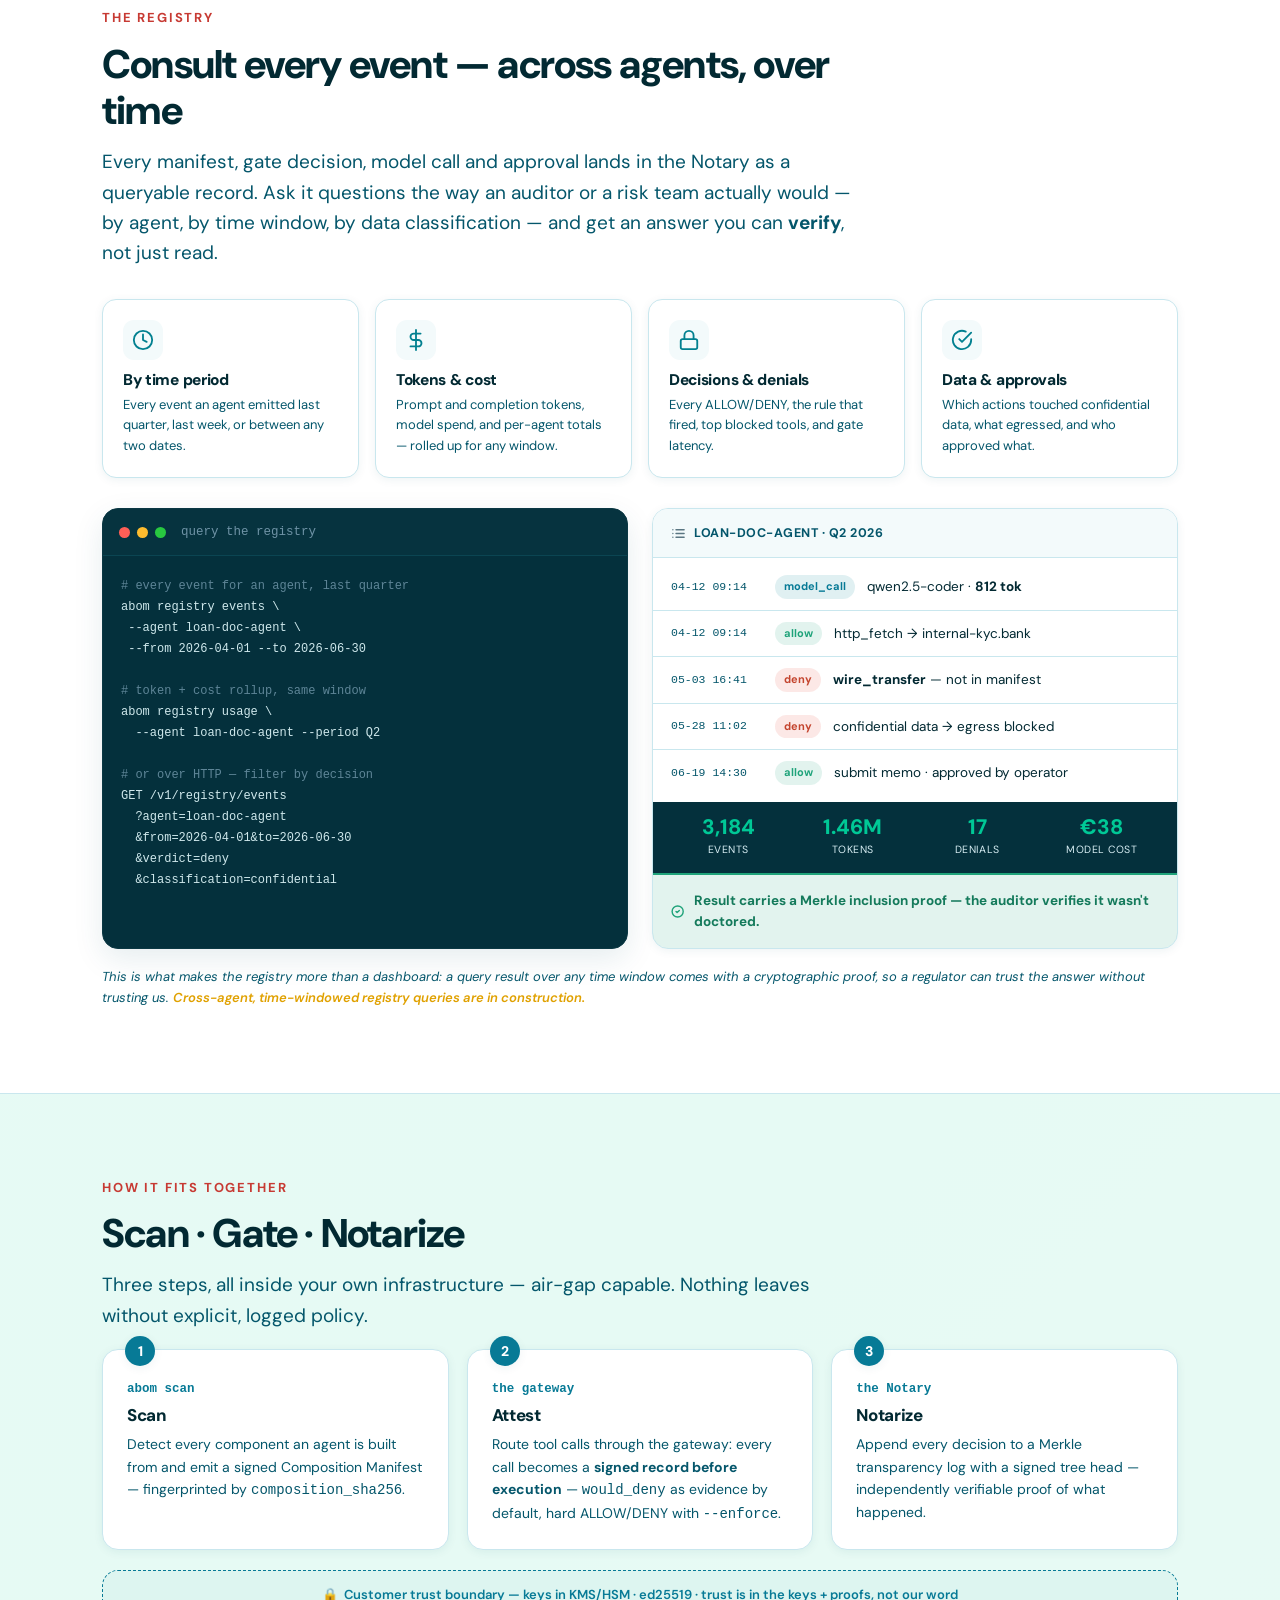
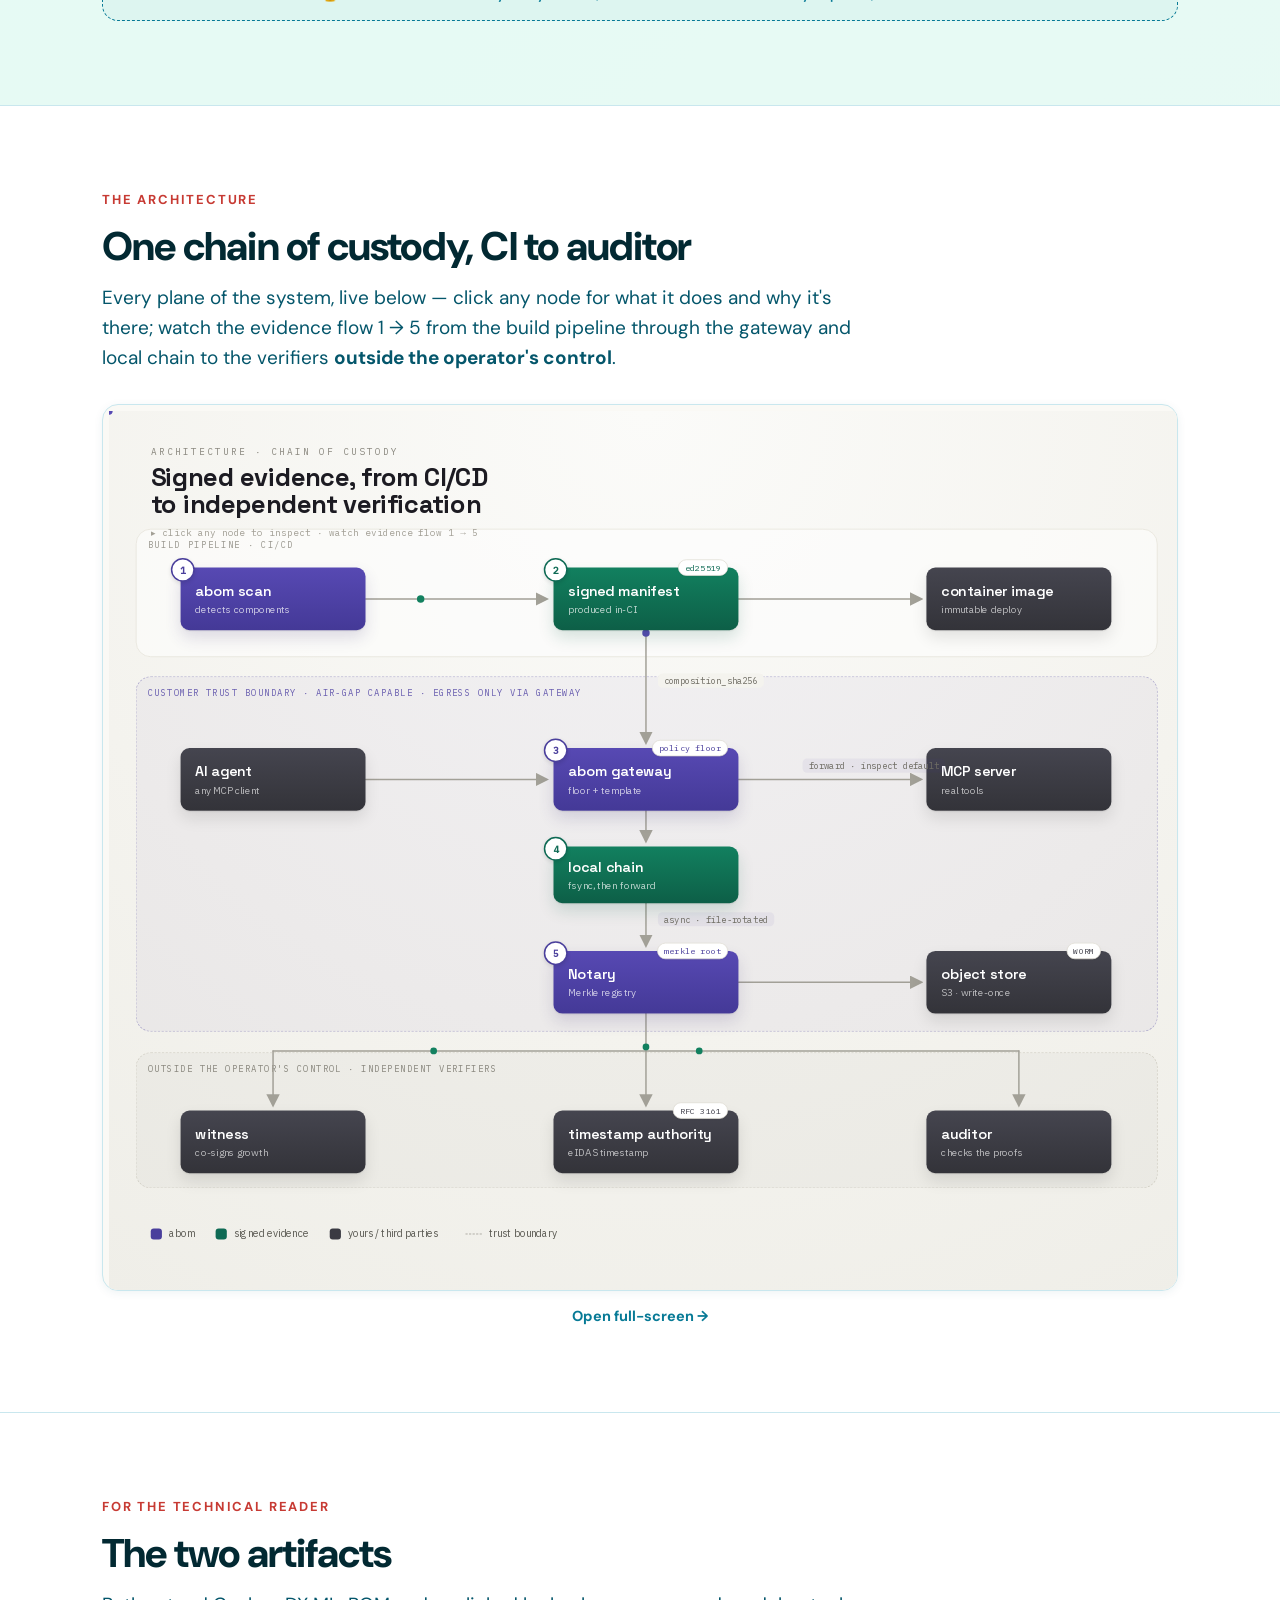
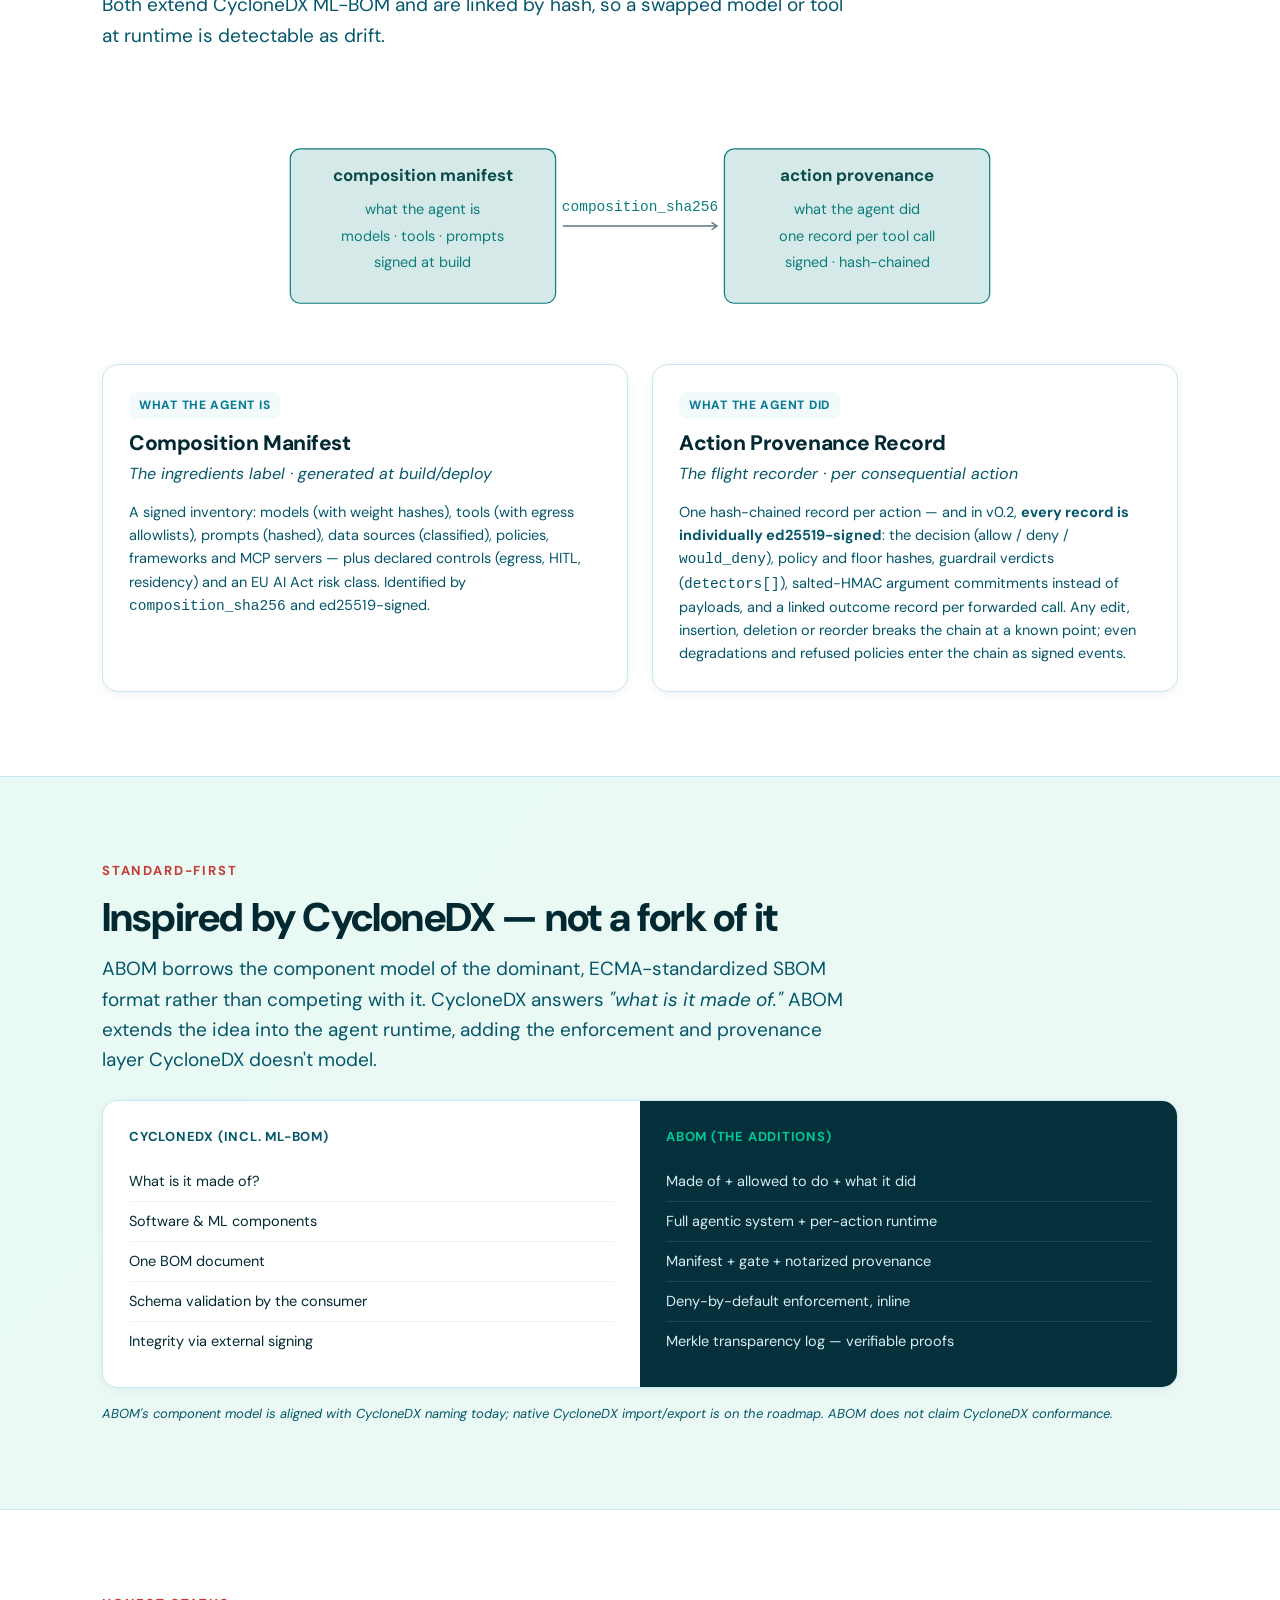
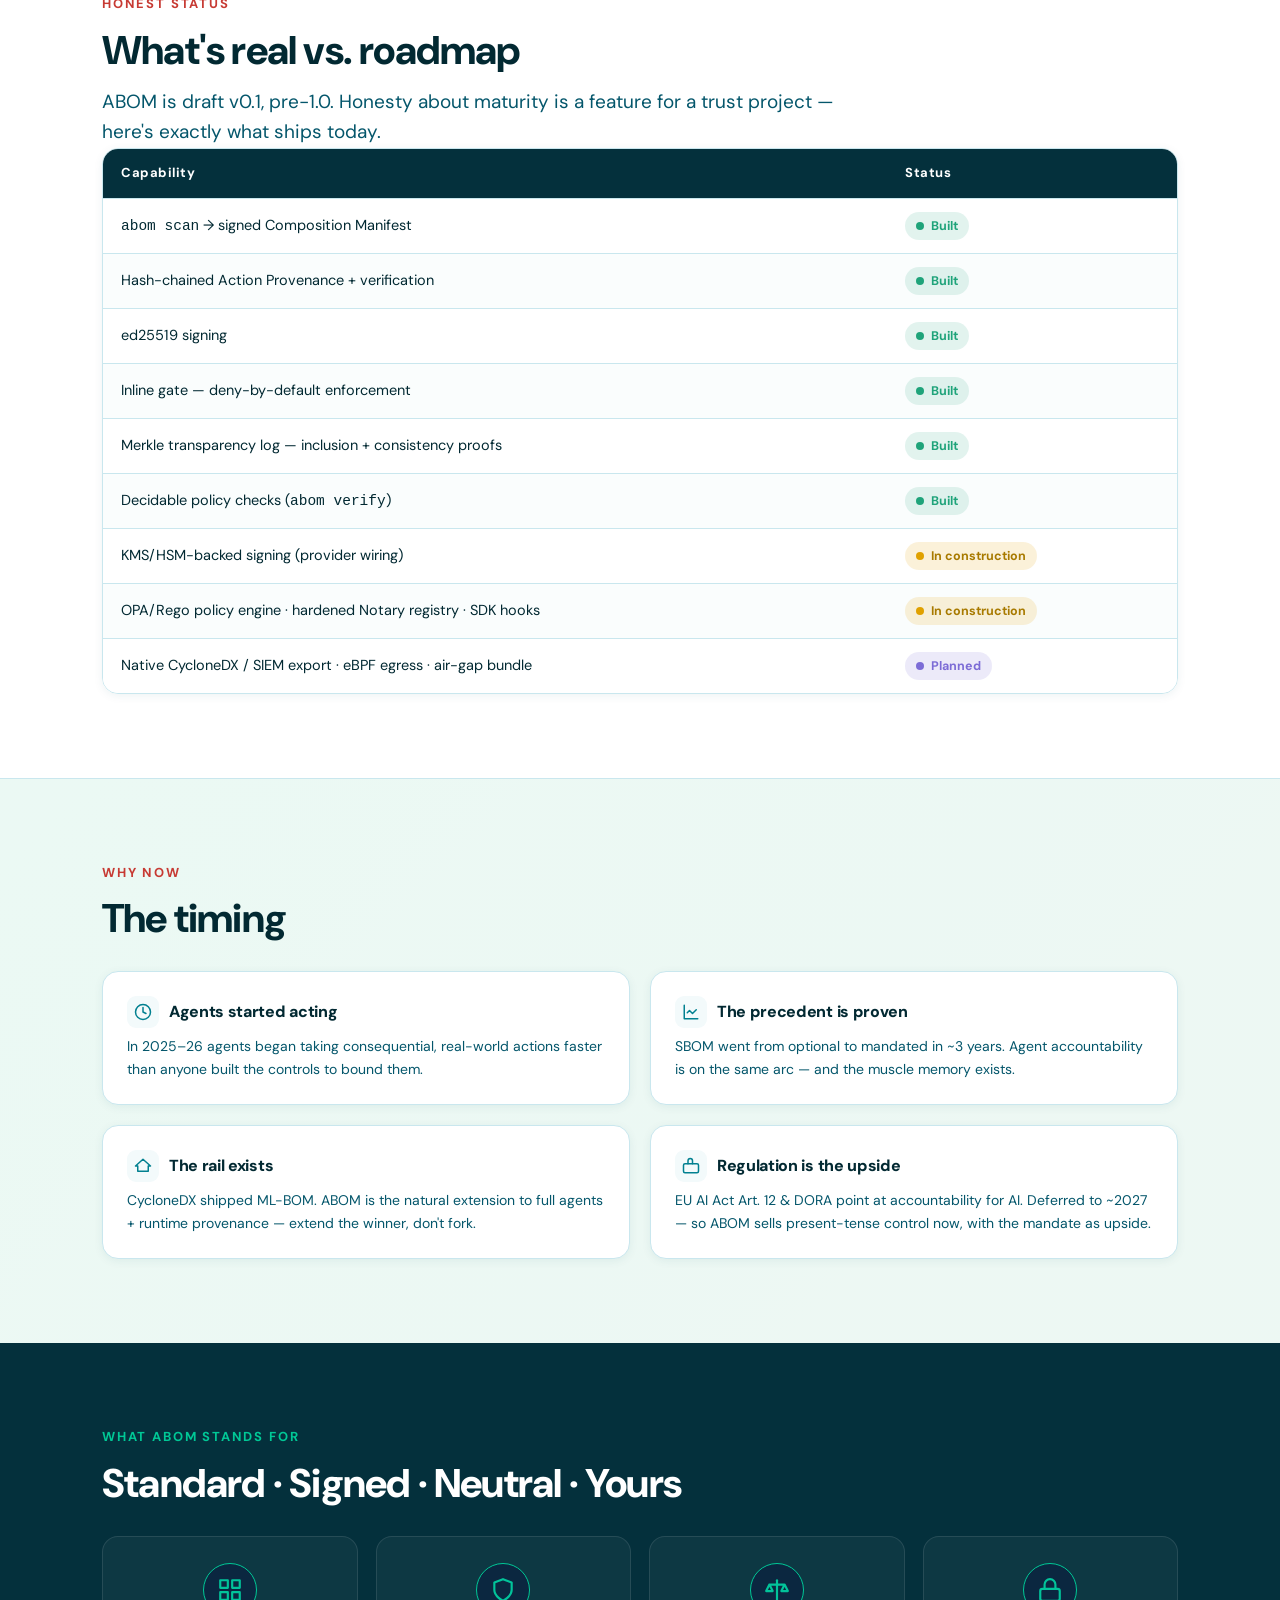
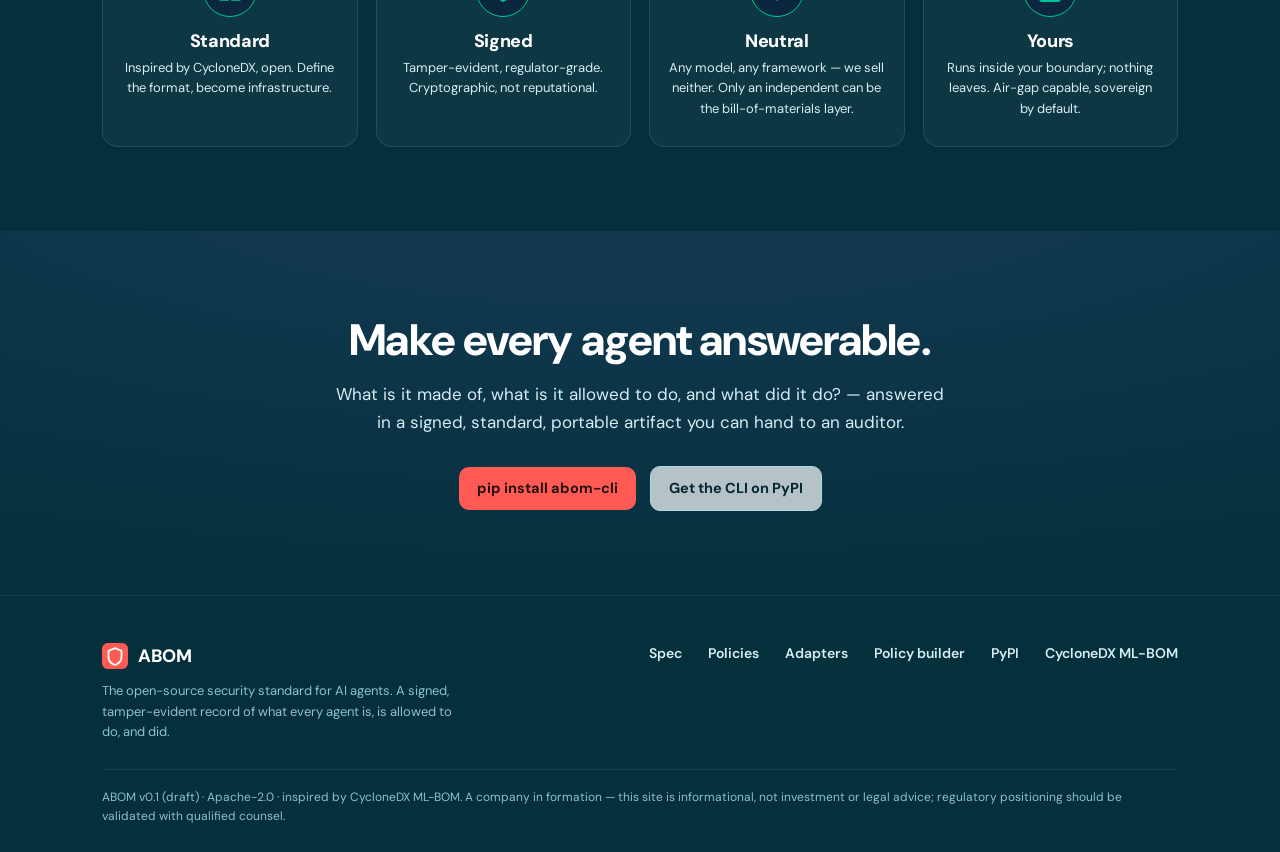
==== commit 95b5f62f: "site: embed the interactive architecture live on the home page New #architecture section after how-i" ====
--- a/website/index.html
+++ b/website/index.html
@@ -4,13 +4,13 @@
 <meta charset="utf-8">
 <meta name="viewport" content="width=device-width, initial-scale=1, viewport-fit=cover">
 <title>ABOM — Agent Bill of Materials · Know what your AI agents are made of, and prove it</title>
-<meta name="description" content="ABOM gives every AI-agent action a signed, tamper-evident record a third party can verify — what the agent is made of, what it did, and proof nobody edited the story. Attestation first; inline enforcement one flag away. Open source, inspired by CycloneDX. Apache 2.0.">
+<meta name="description" content="ABOM gives every AI-agent action a signed, tamper-evident record a third party can verify, what the agent is made of, what it did, and proof nobody edited the story. Attestation first; inline enforcement one flag away. Open source, inspired by CycloneDX. Apache 2.0.">
 <meta name="theme-color" content="#0B1F33">
 <link rel="canonical" href="https://abom.ai/overview.html">
 <meta property="og:type" content="website">
 <meta property="og:site_name" content="ABOM">
 <meta property="og:title" content="ABOM — Agent Bill of Materials">
-<meta property="og:description" content="A signed, verifiable record of what every AI agent is and did — attestation and non-repudiation first, enforcement one flag away. Cryptographic, not reputational. Open source.">
+<meta property="og:description" content="A signed, verifiable record of what every AI agent is and did, attestation and non-repudiation first, enforcement one flag away. Cryptographic, not reputational. Open source.">
 <meta property="og:url" content="https://abom.ai/">
 <meta name="twitter:card" content="summary_large_image">
 <link rel="icon" type="image/svg+xml" href="[data-uri]">
@@ -138,6 +138,18 @@
   .boundary{margin-top:20px;border:1.5px dashed var(--teal);border-radius:var(--r);padding:14px 18px;font-size:13px;color:var(--teal);font-weight:600;text-align:center;background:rgba(2,128,144,.04)}
   @media(max-width:820px){.flow{grid-template-columns:1fr}}
 
+  /* interactive architecture embed: fixed 1440x1190 canvas scaled to fit */
+  .arch-embed{position:relative;width:100%;overflow:hidden;border:1px solid var(--line);
+    border-radius:var(--r);box-shadow:var(--shadow-sm);background:#faf9f5;margin-top:30px}
+  .arch-embed iframe{position:absolute;left:0;top:0;width:1440px;height:1190px;border:0;transform-origin:0 0}
+  .arch-open{text-align:center;margin-top:14px;font-size:14.5px}
+  .arch-fallback{display:none}
+  @media(max-width:720px){
+    .arch-embed{display:none}
+    .arch-fallback{display:block;background:var(--card);border:1px solid var(--line);
+      border-radius:var(--r);padding:22px;margin-top:24px;text-align:center;color:var(--slate)}
+  }
+
   /* inline svg diagrams */
   .diagram{max-width:820px;margin:40px auto 0;overflow-x:auto}
   .diagram svg{display:block;min-width:640px;width:100%}
@@ -636,9 +648,41 @@
       </div>
     </div>
     <div class="boundary">🔒 &nbsp;Customer trust boundary — keys in KMS/HSM · ed25519 · trust is in the keys + proofs, not our word</div>
-    <p style="text-align:center;margin-top:18px"><a href="architecture.html"><b>Explore the interactive architecture →</b></a> <span style="color:var(--slate);font-size:14px">— every plane, from CI to independent verification, clickable.</span></p>
-  </div>
-</section>
+  </div>
+</section>
+
+<!-- INTERACTIVE ARCHITECTURE -->
+<section id="architecture" class="sec-white divider">
+  <div class="wrap">
+    <div class="section-head">
+      <div class="eyebrow">The architecture</div>
+      <h2>One chain of custody, <span class="accent">CI to auditor</span></h2>
+      <p class="lede">Every plane of the system, live below — click any node for what it does and why it's there; watch the evidence flow 1 → 5 from the build pipeline through the gateway and local chain to the verifiers <b>outside the operator's control</b>.</p>
+    </div>
+    <div class="arch-embed" id="arch-embed">
+      <iframe src="architecture.html" title="Interactive ABOM architecture — chain of custody from CI/CD to independent verification" loading="lazy"></iframe>
+    </div>
+    <div class="arch-fallback">The interactive architecture needs a wider screen — <a href="architecture.html"><b>open it full-page →</b></a></div>
+    <p class="arch-open"><a href="architecture.html"><b>Open full-screen →</b></a></p>
+  </div>
+</section>
+<script>
+(function(){
+  var box = document.getElementById('arch-embed');
+  if (!box) return;
+  var frame = box.querySelector('iframe');
+  var W = 1440, H = 1190;
+  function size(){
+    var w = box.clientWidth;
+    if (!w) return;
+    var k = w / W;
+    frame.style.transform = 'scale(' + k + ')';
+    box.style.height = (H * k) + 'px';
+  }
+  size();
+  window.addEventListener('resize', size);
+})();
+</script>
 
 <!-- THE TWO ARTIFACTS -->
 <section id="artifacts" class="sec-white divider">
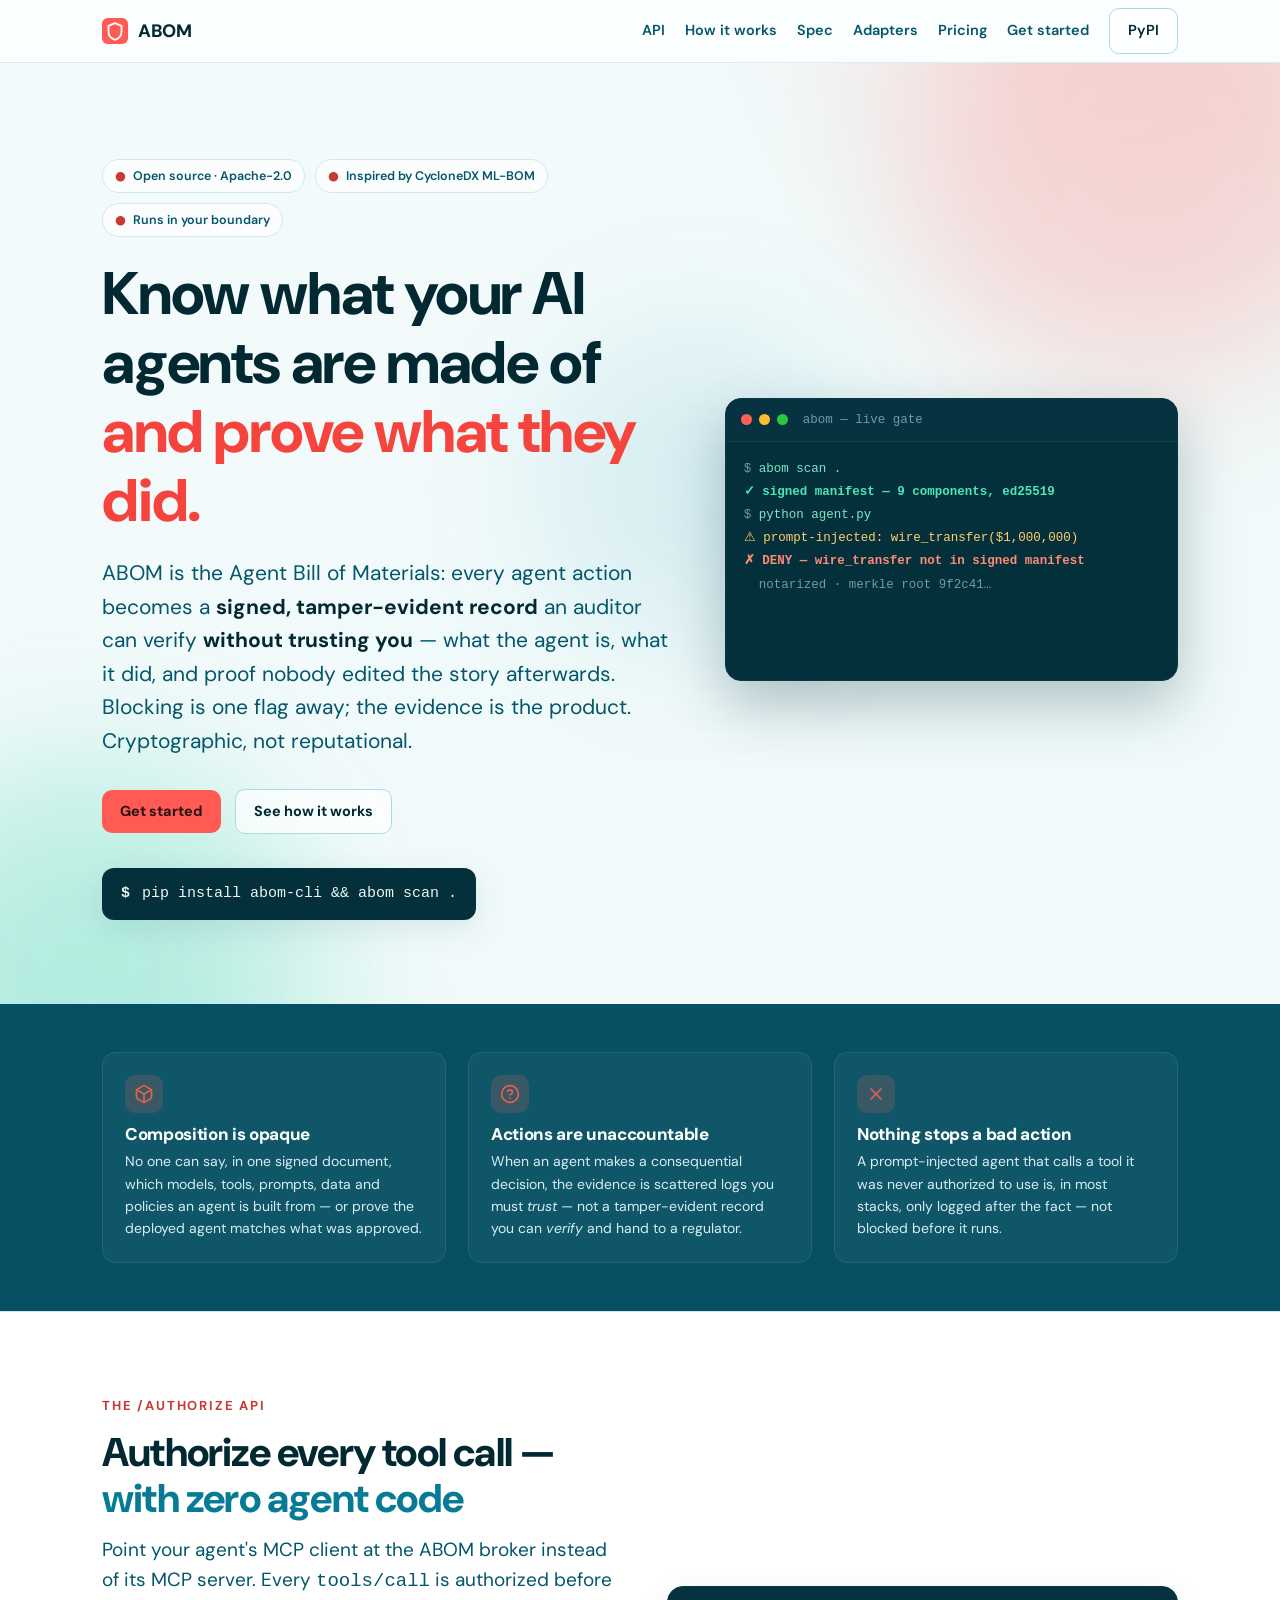
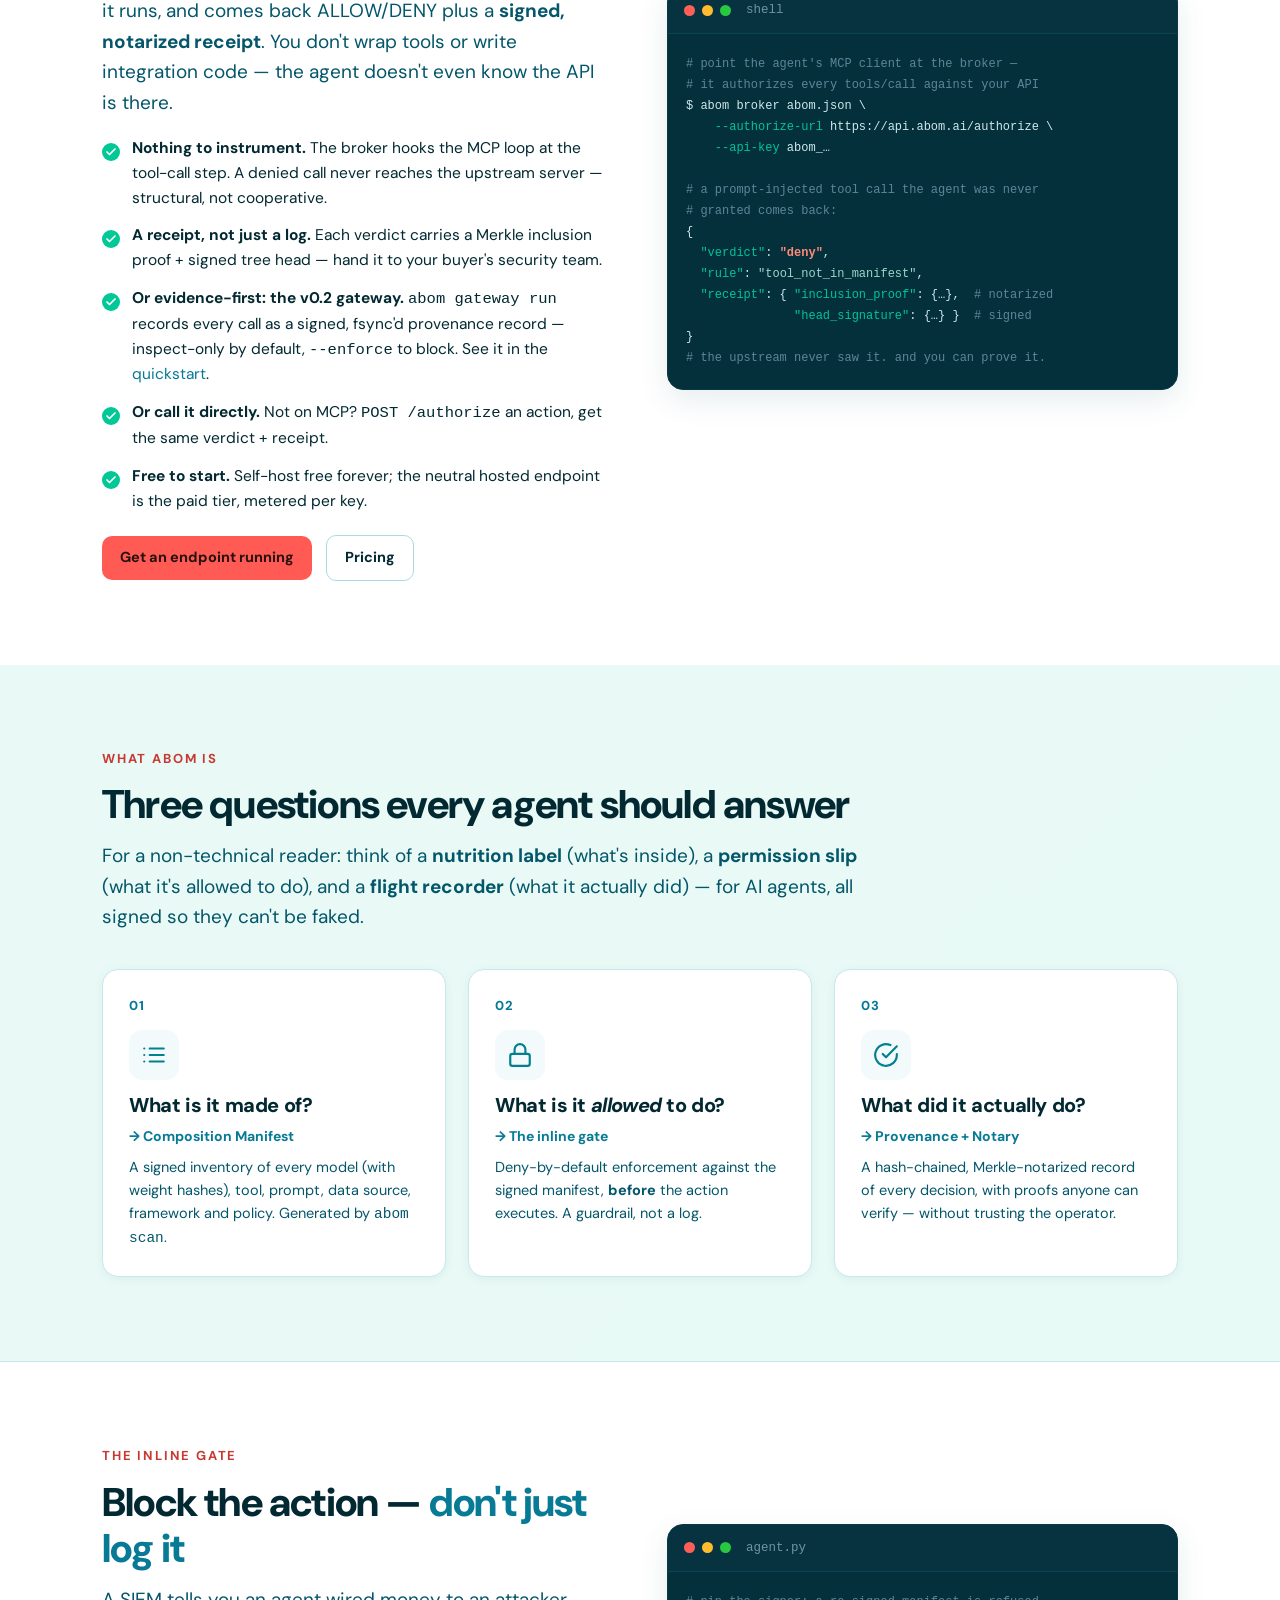
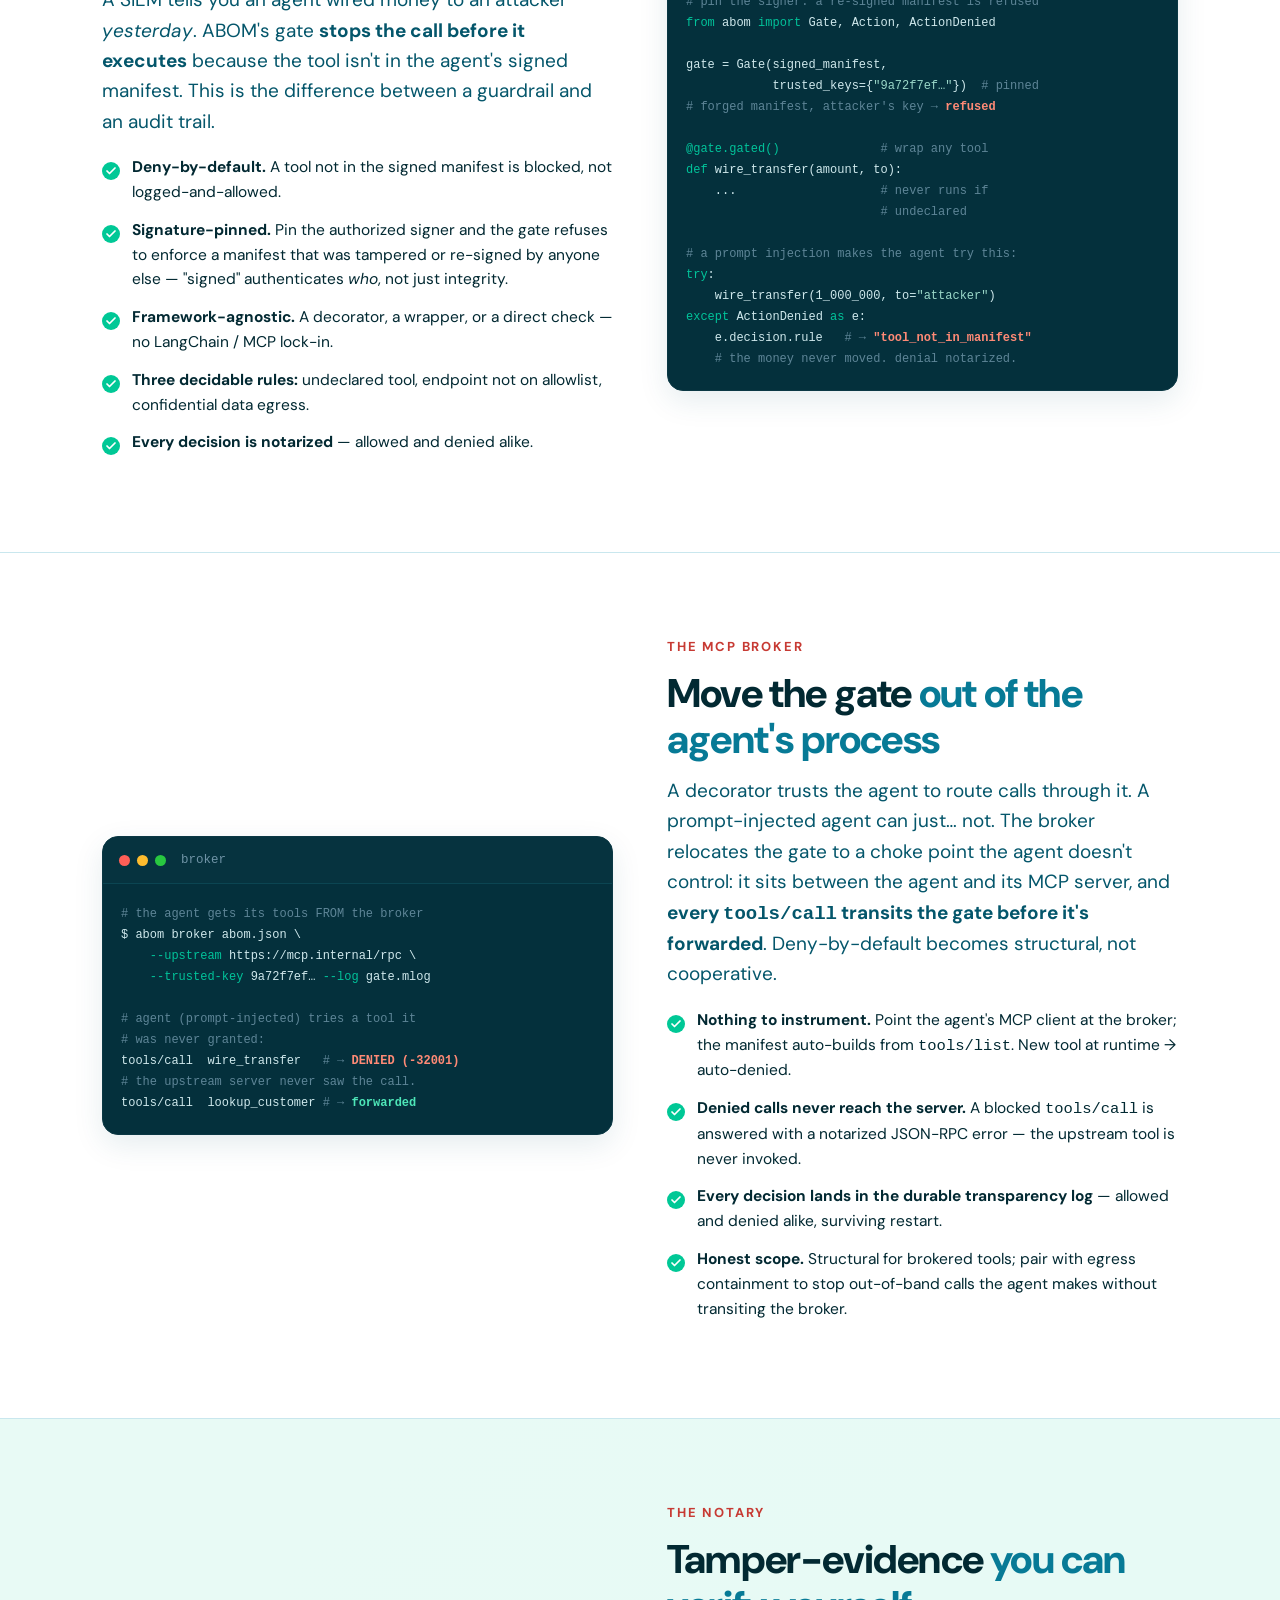
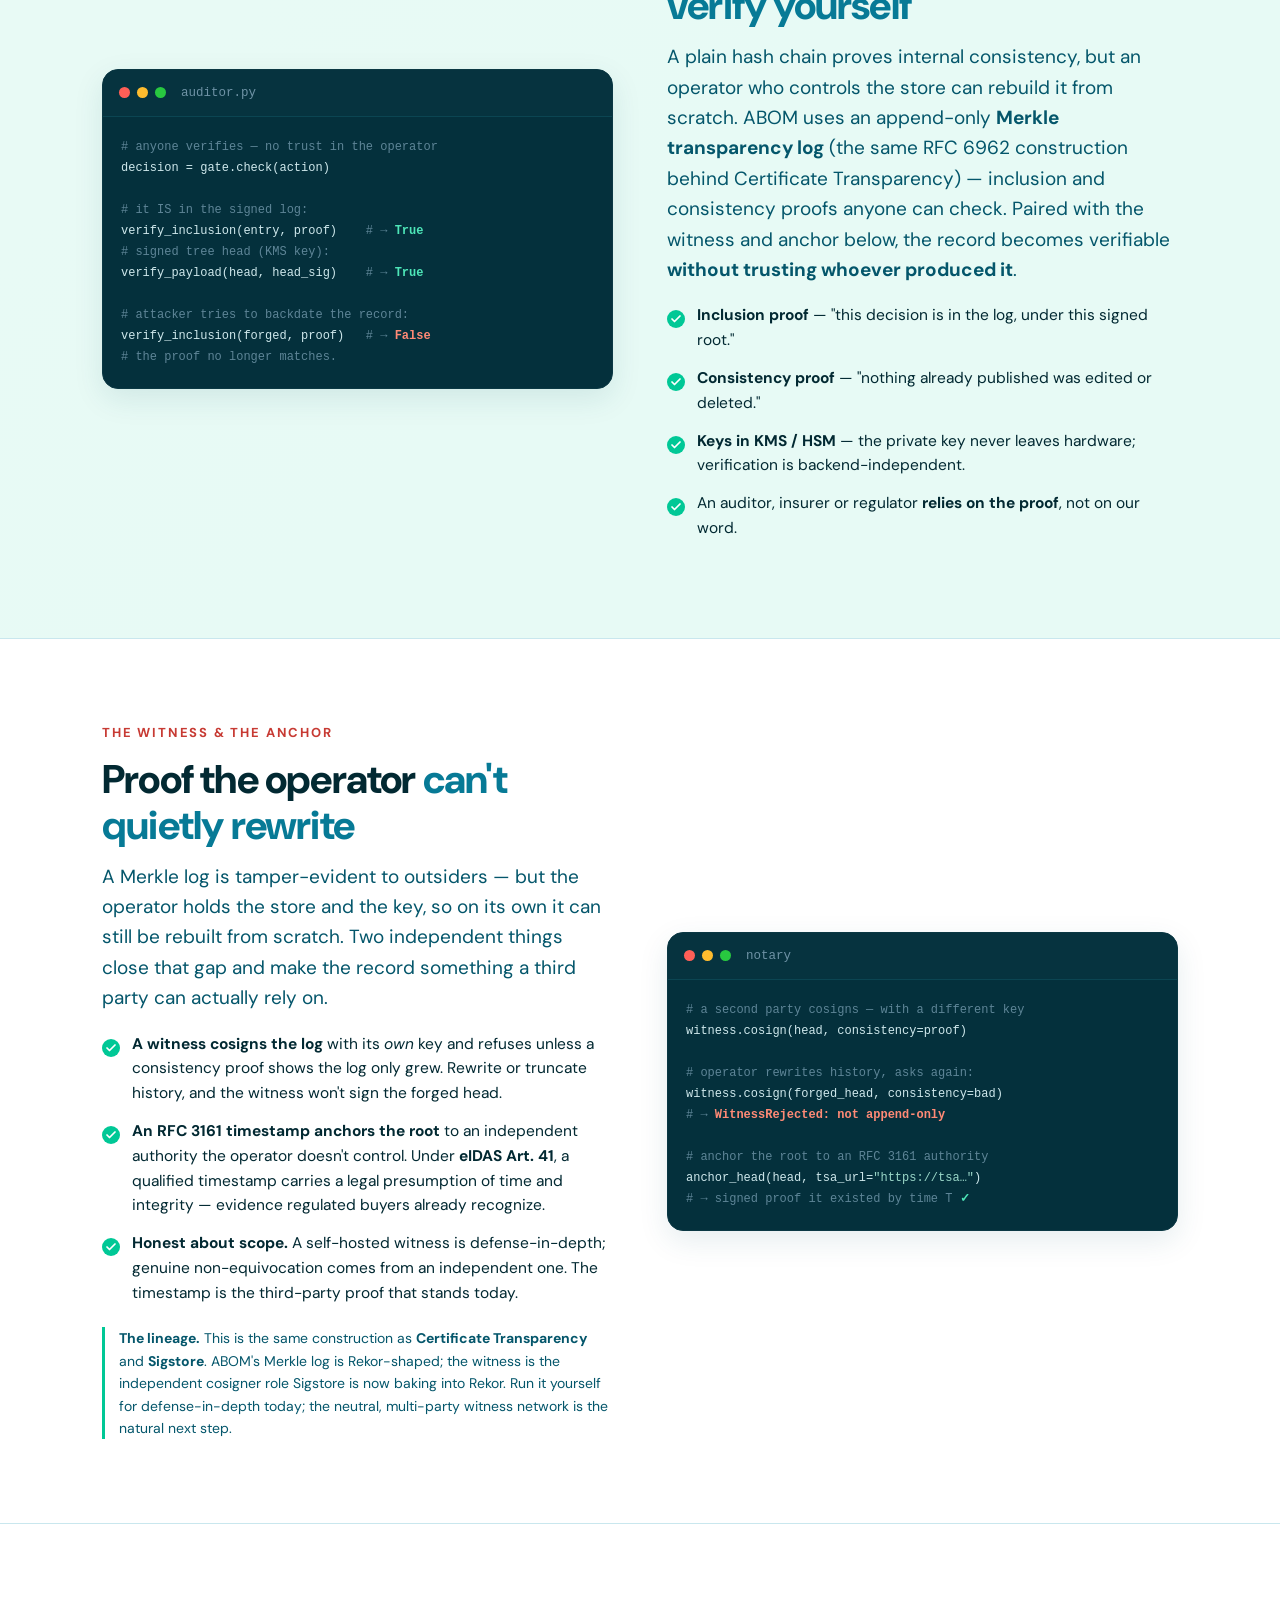
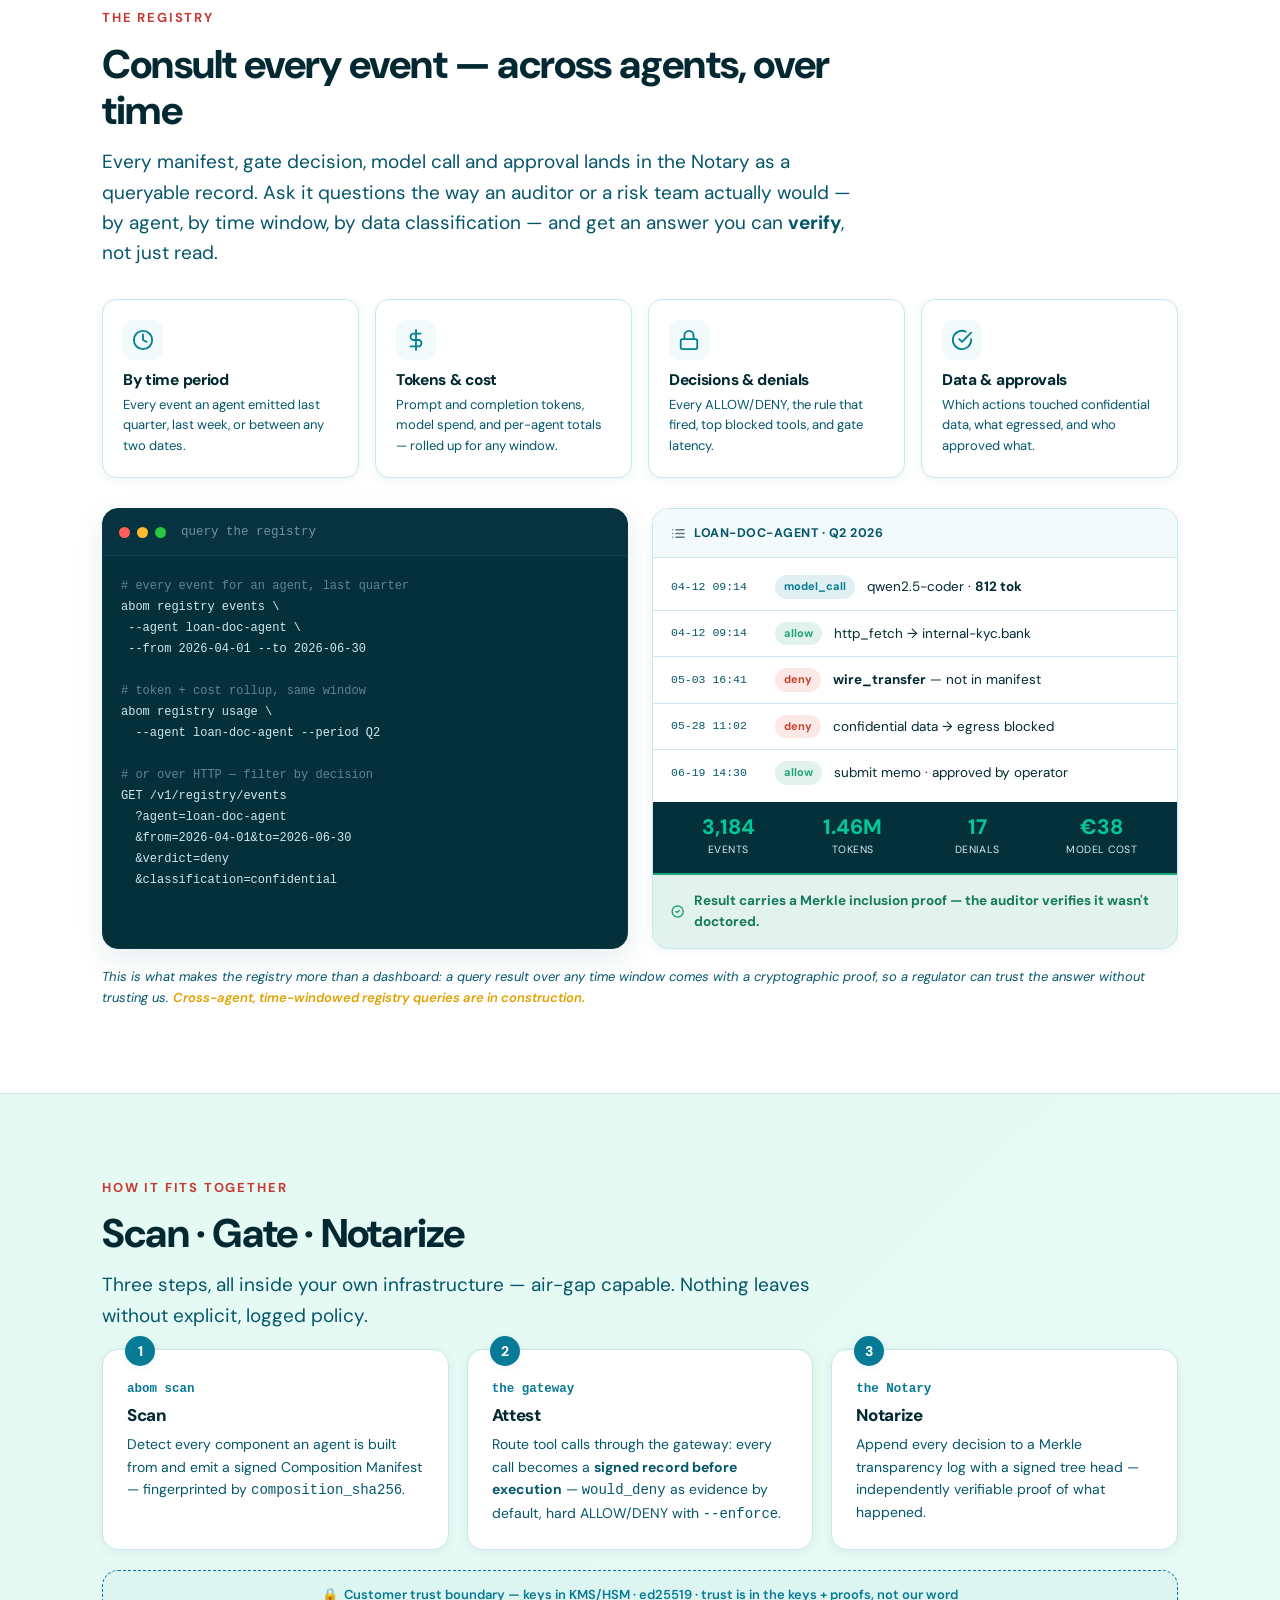
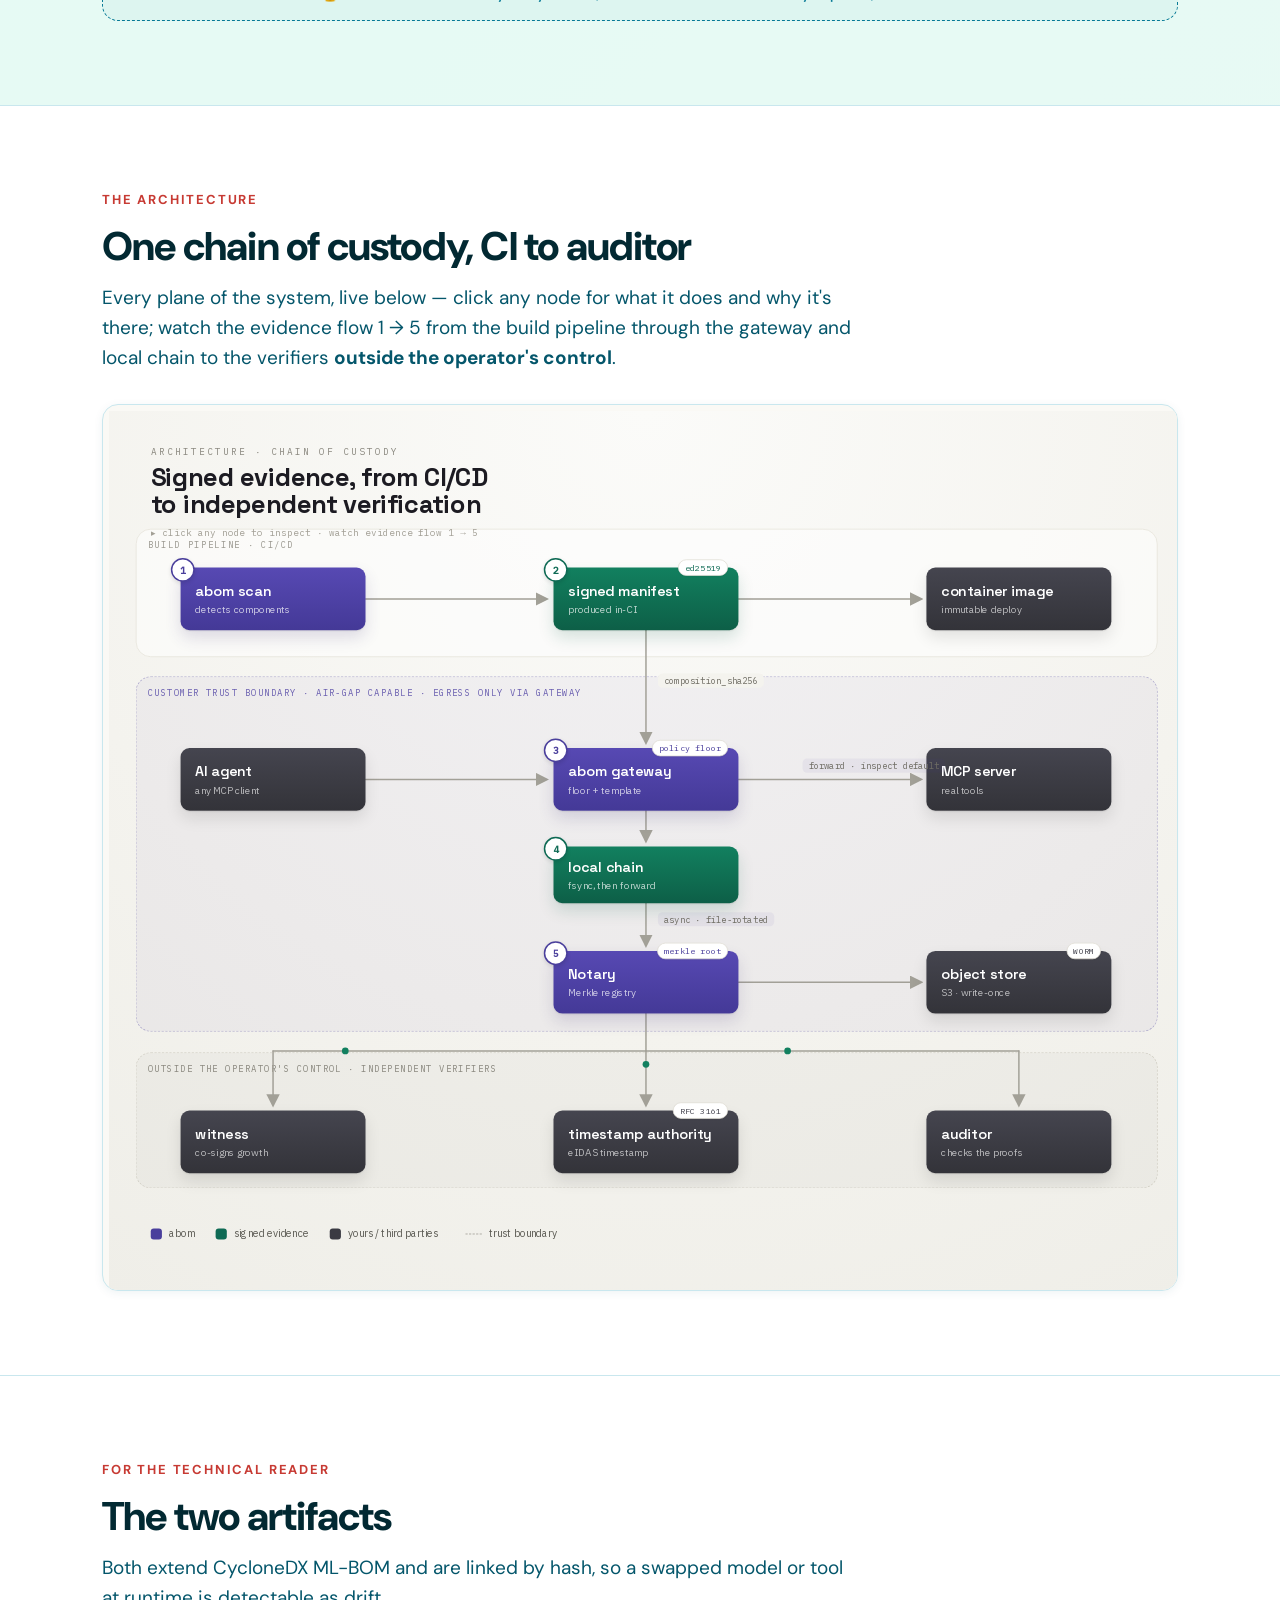
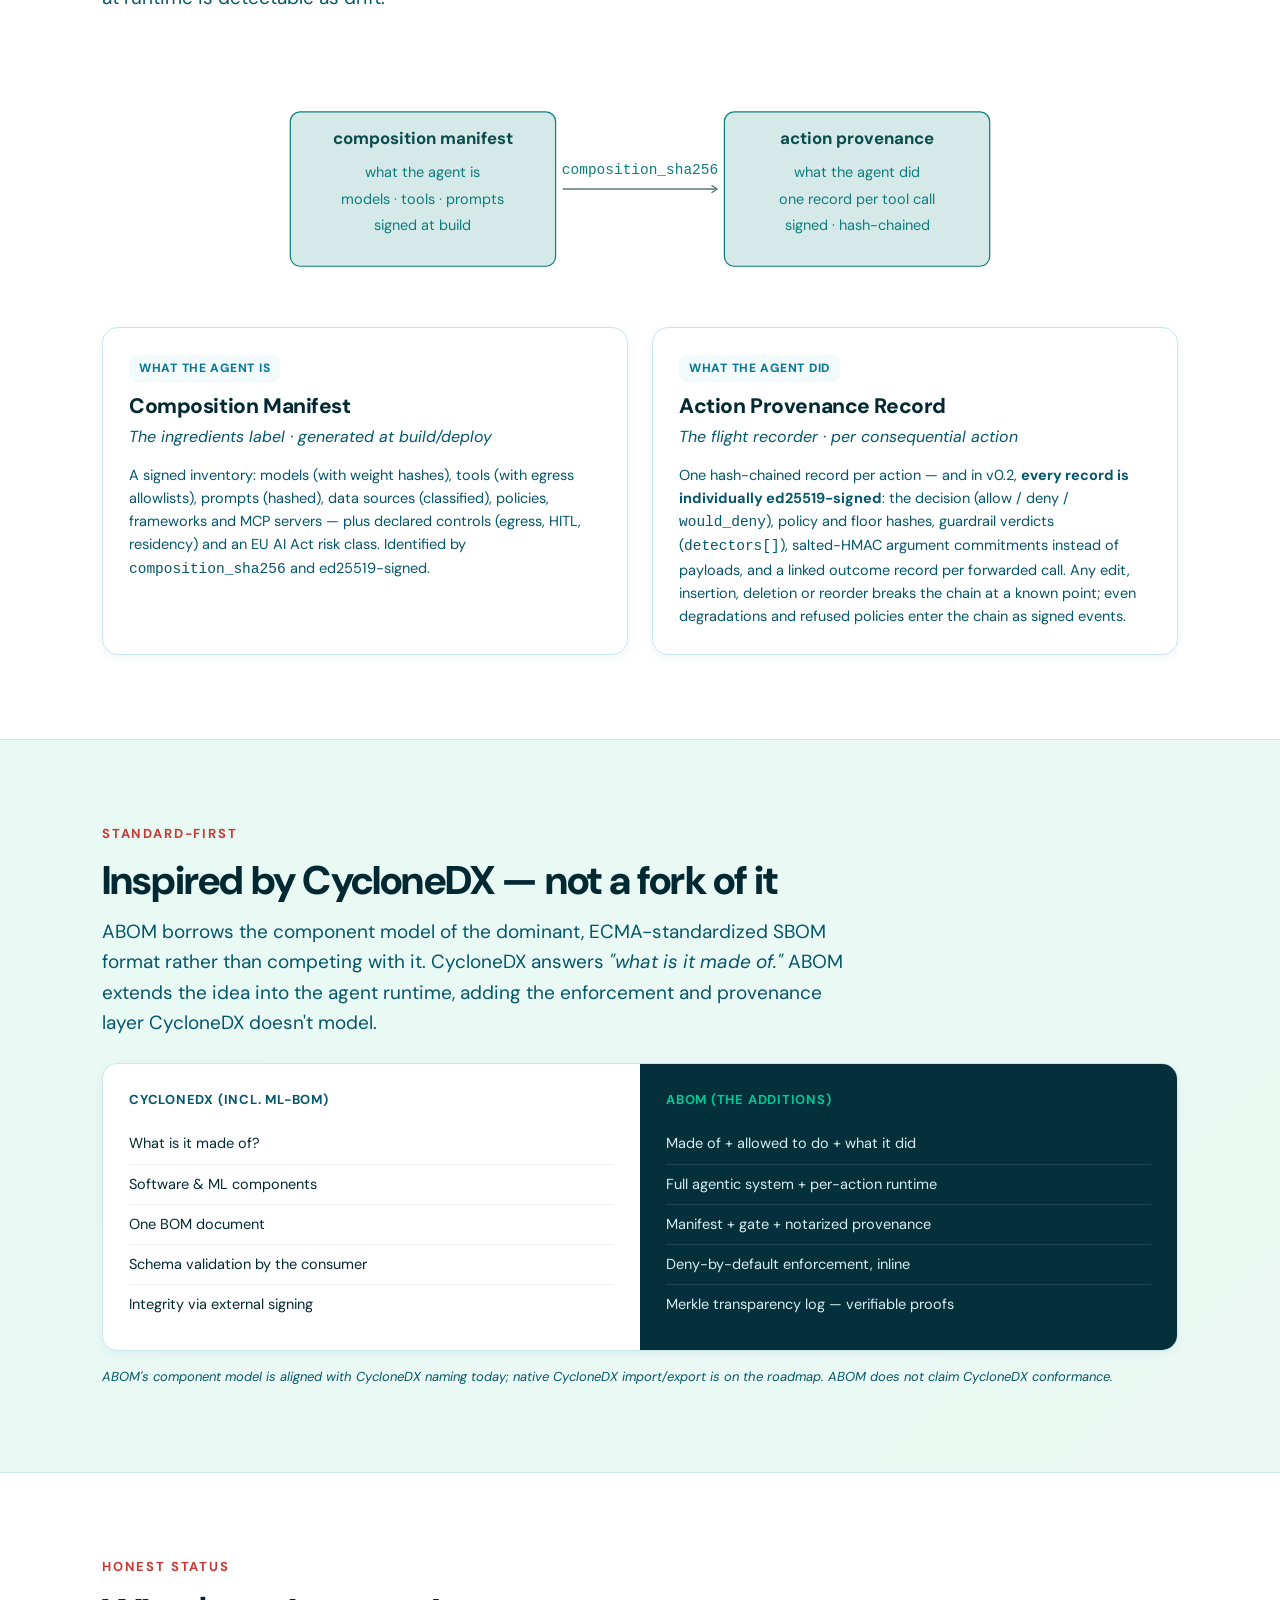
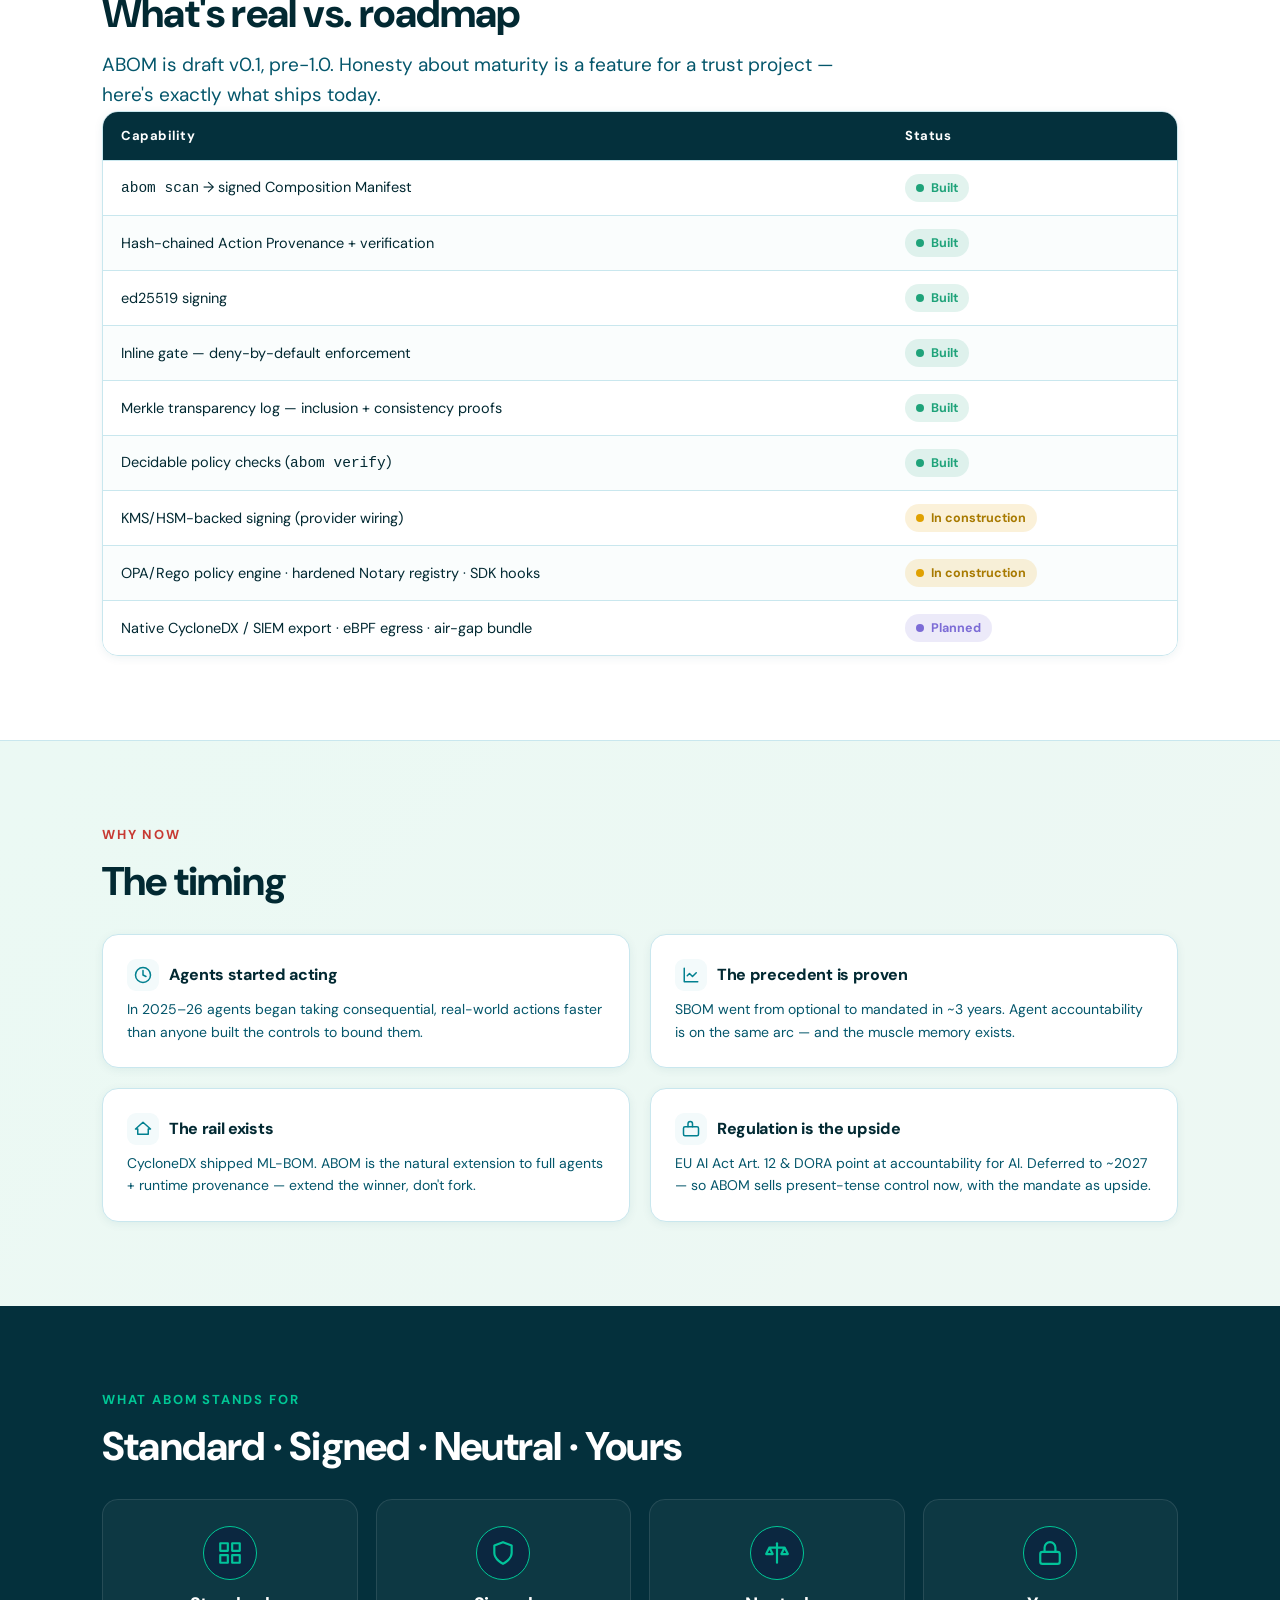
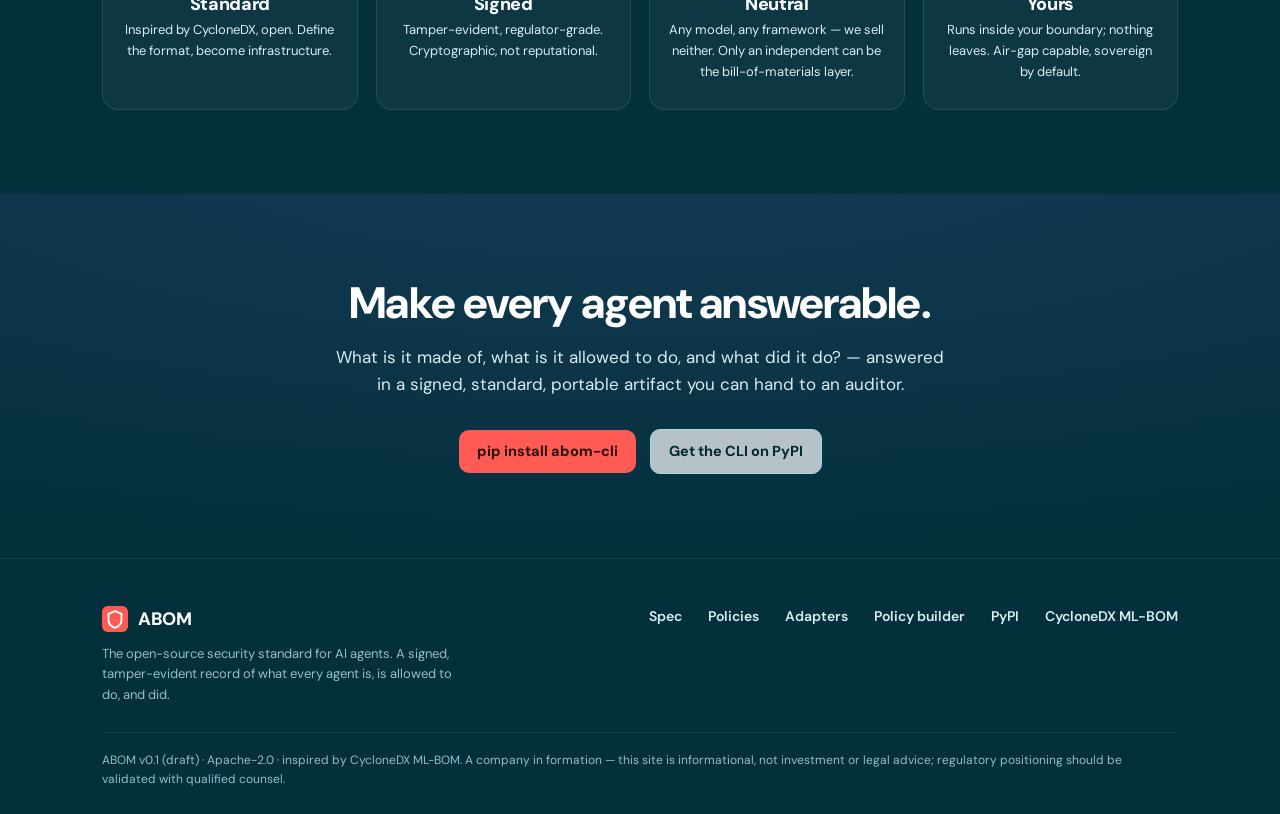
==== commit 9953915f: "site: drop the full-screen link under the embedded architecture The inline embed is the experience; " ====
--- a/website/index.html
+++ b/website/index.html
@@ -142,7 +142,6 @@
   .arch-embed{position:relative;width:100%;overflow:hidden;border:1px solid var(--line);
     border-radius:var(--r);box-shadow:var(--shadow-sm);background:#faf9f5;margin-top:30px}
   .arch-embed iframe{position:absolute;left:0;top:0;width:1440px;height:1190px;border:0;transform-origin:0 0}
-  .arch-open{text-align:center;margin-top:14px;font-size:14.5px}
   .arch-fallback{display:none}
   @media(max-width:720px){
     .arch-embed{display:none}
@@ -663,7 +662,6 @@
       <iframe src="architecture.html" title="Interactive ABOM architecture — chain of custody from CI/CD to independent verification" loading="lazy"></iframe>
     </div>
     <div class="arch-fallback">The interactive architecture needs a wider screen — <a href="architecture.html"><b>open it full-page →</b></a></div>
-    <p class="arch-open"><a href="architecture.html"><b>Open full-screen →</b></a></p>
   </div>
 </section>
 <script>
